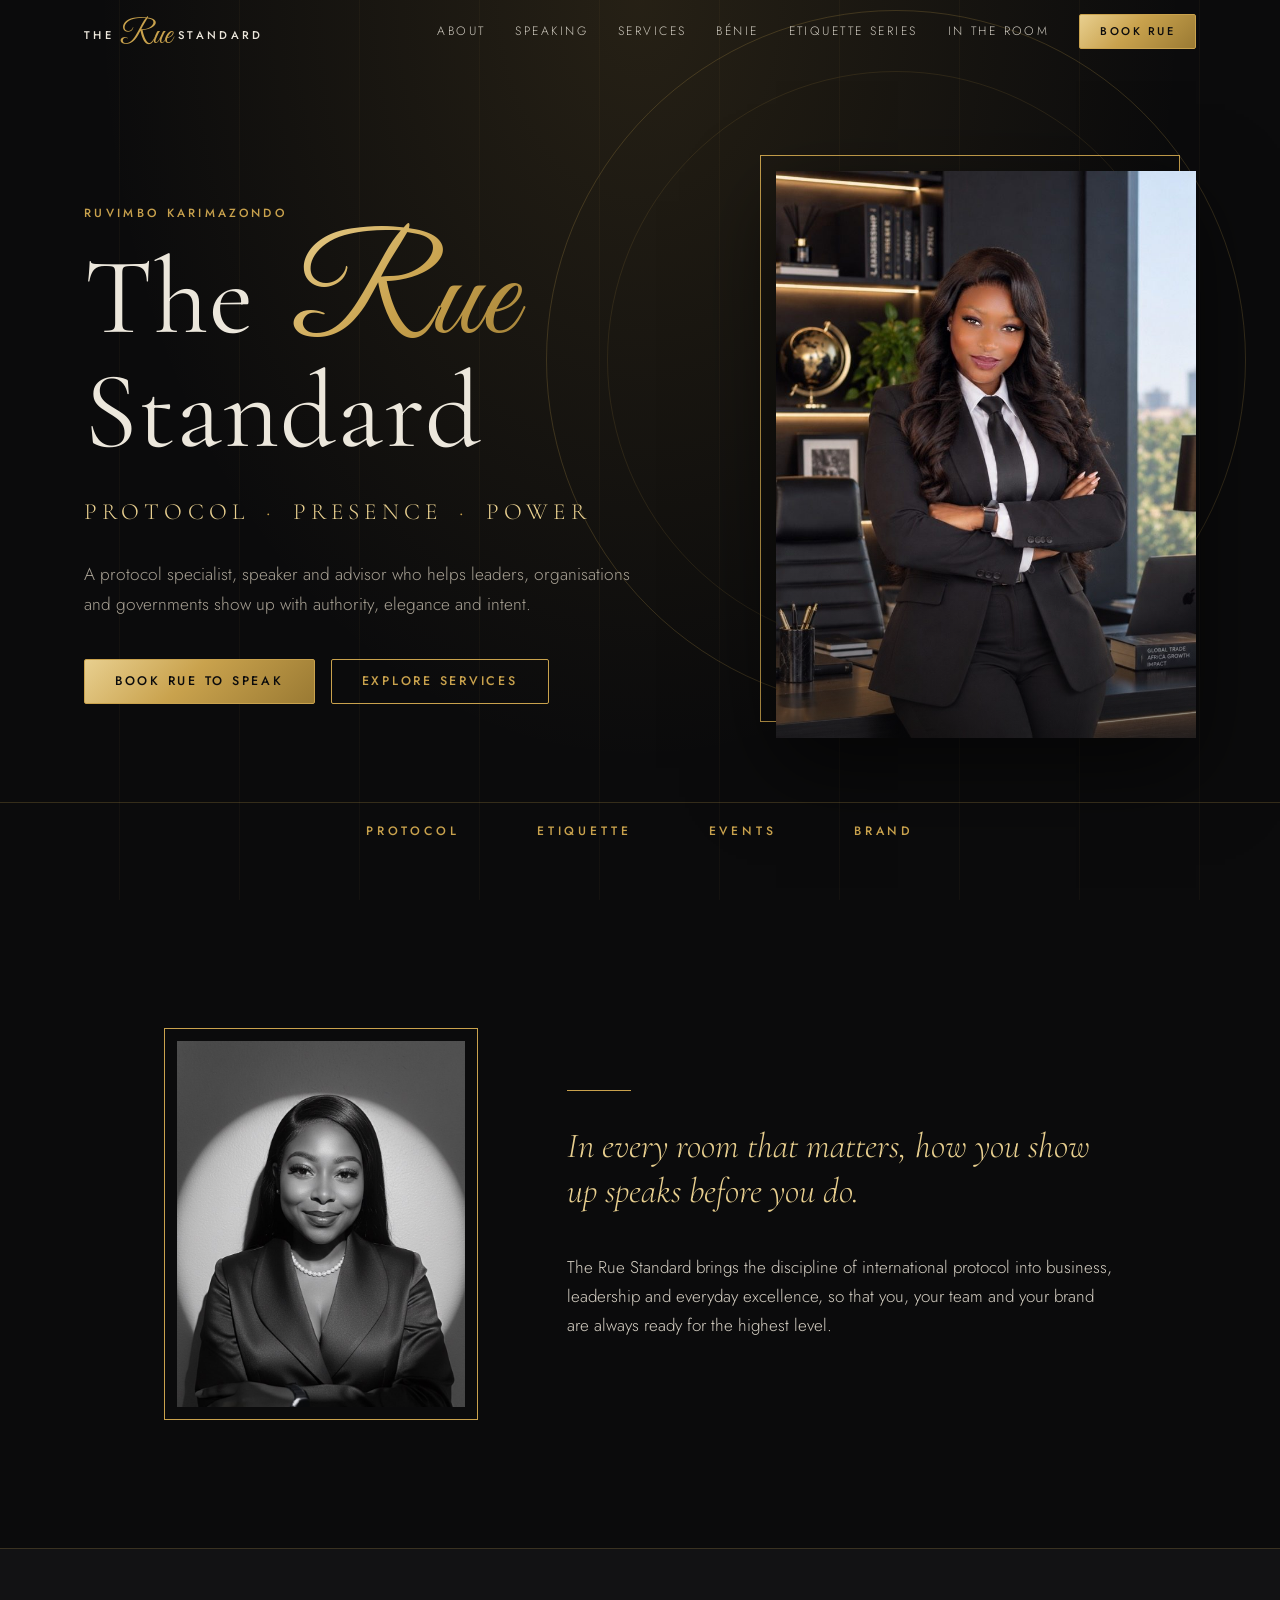
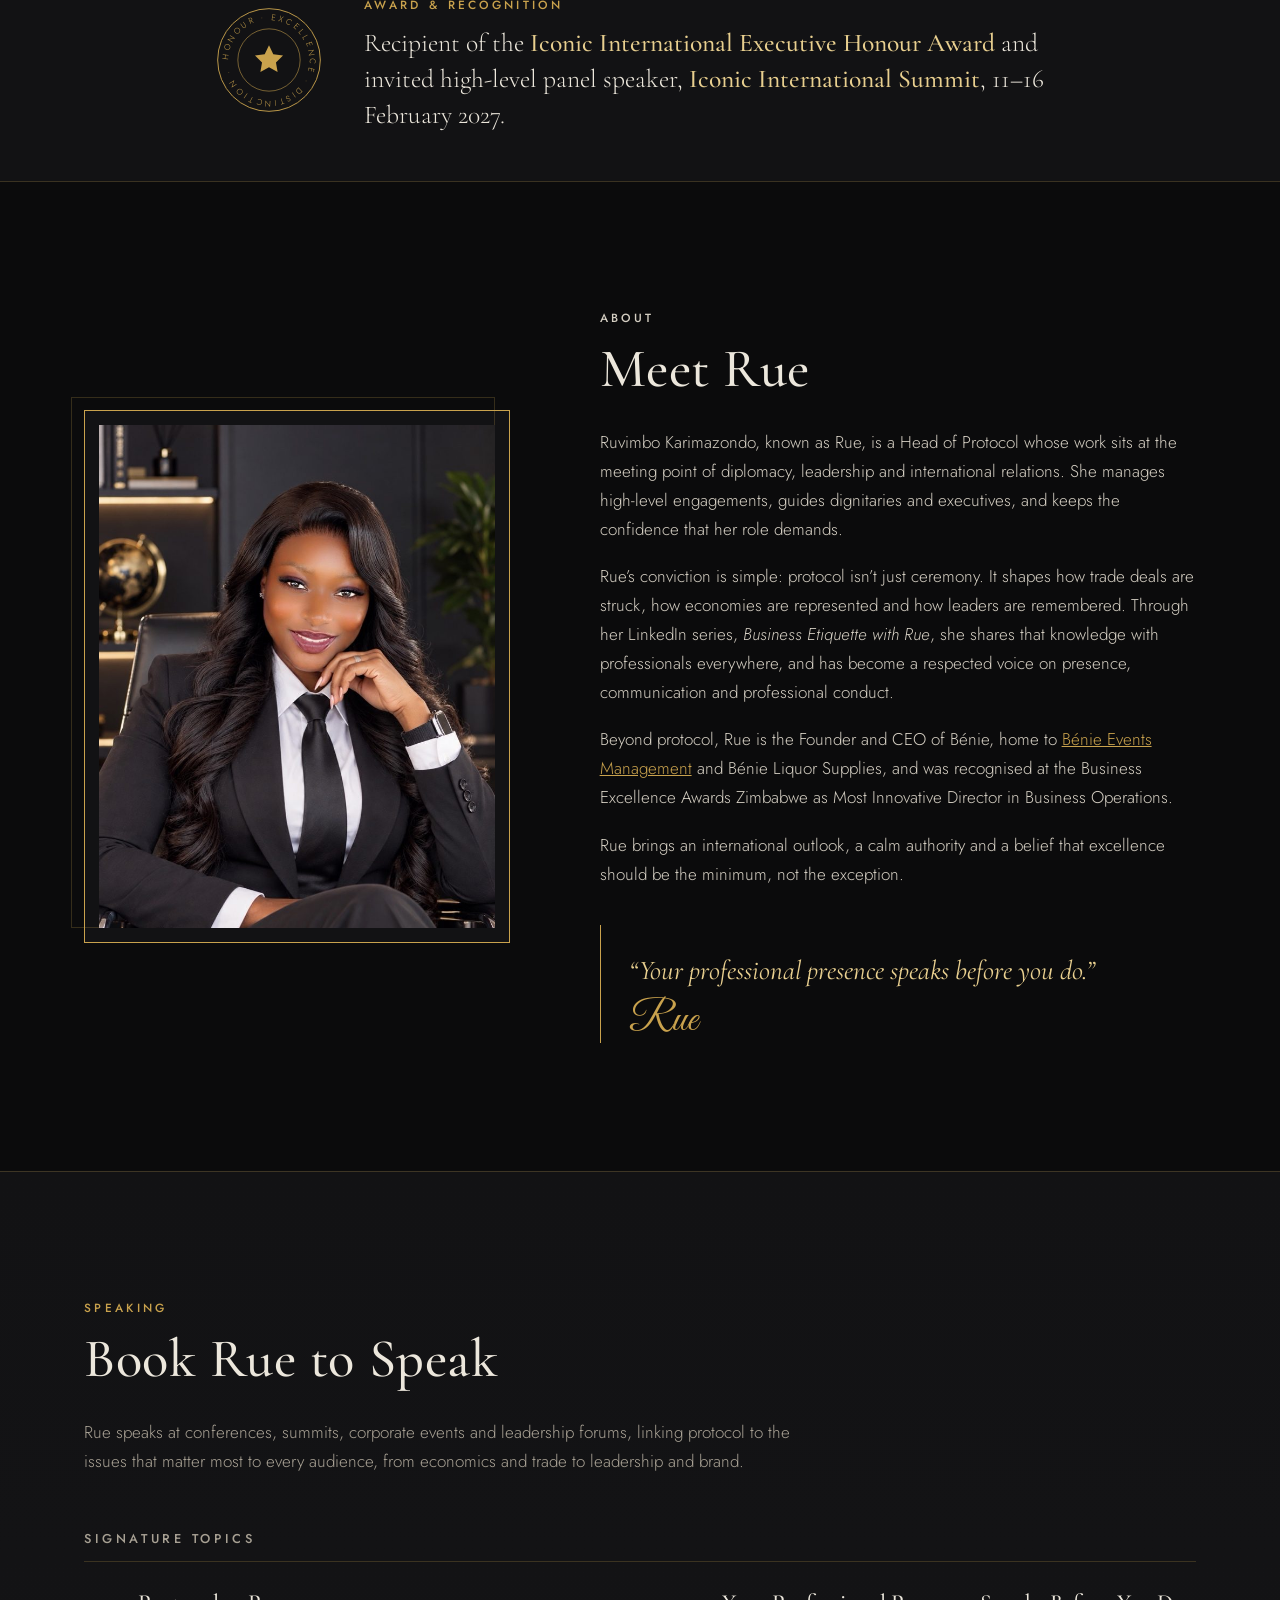
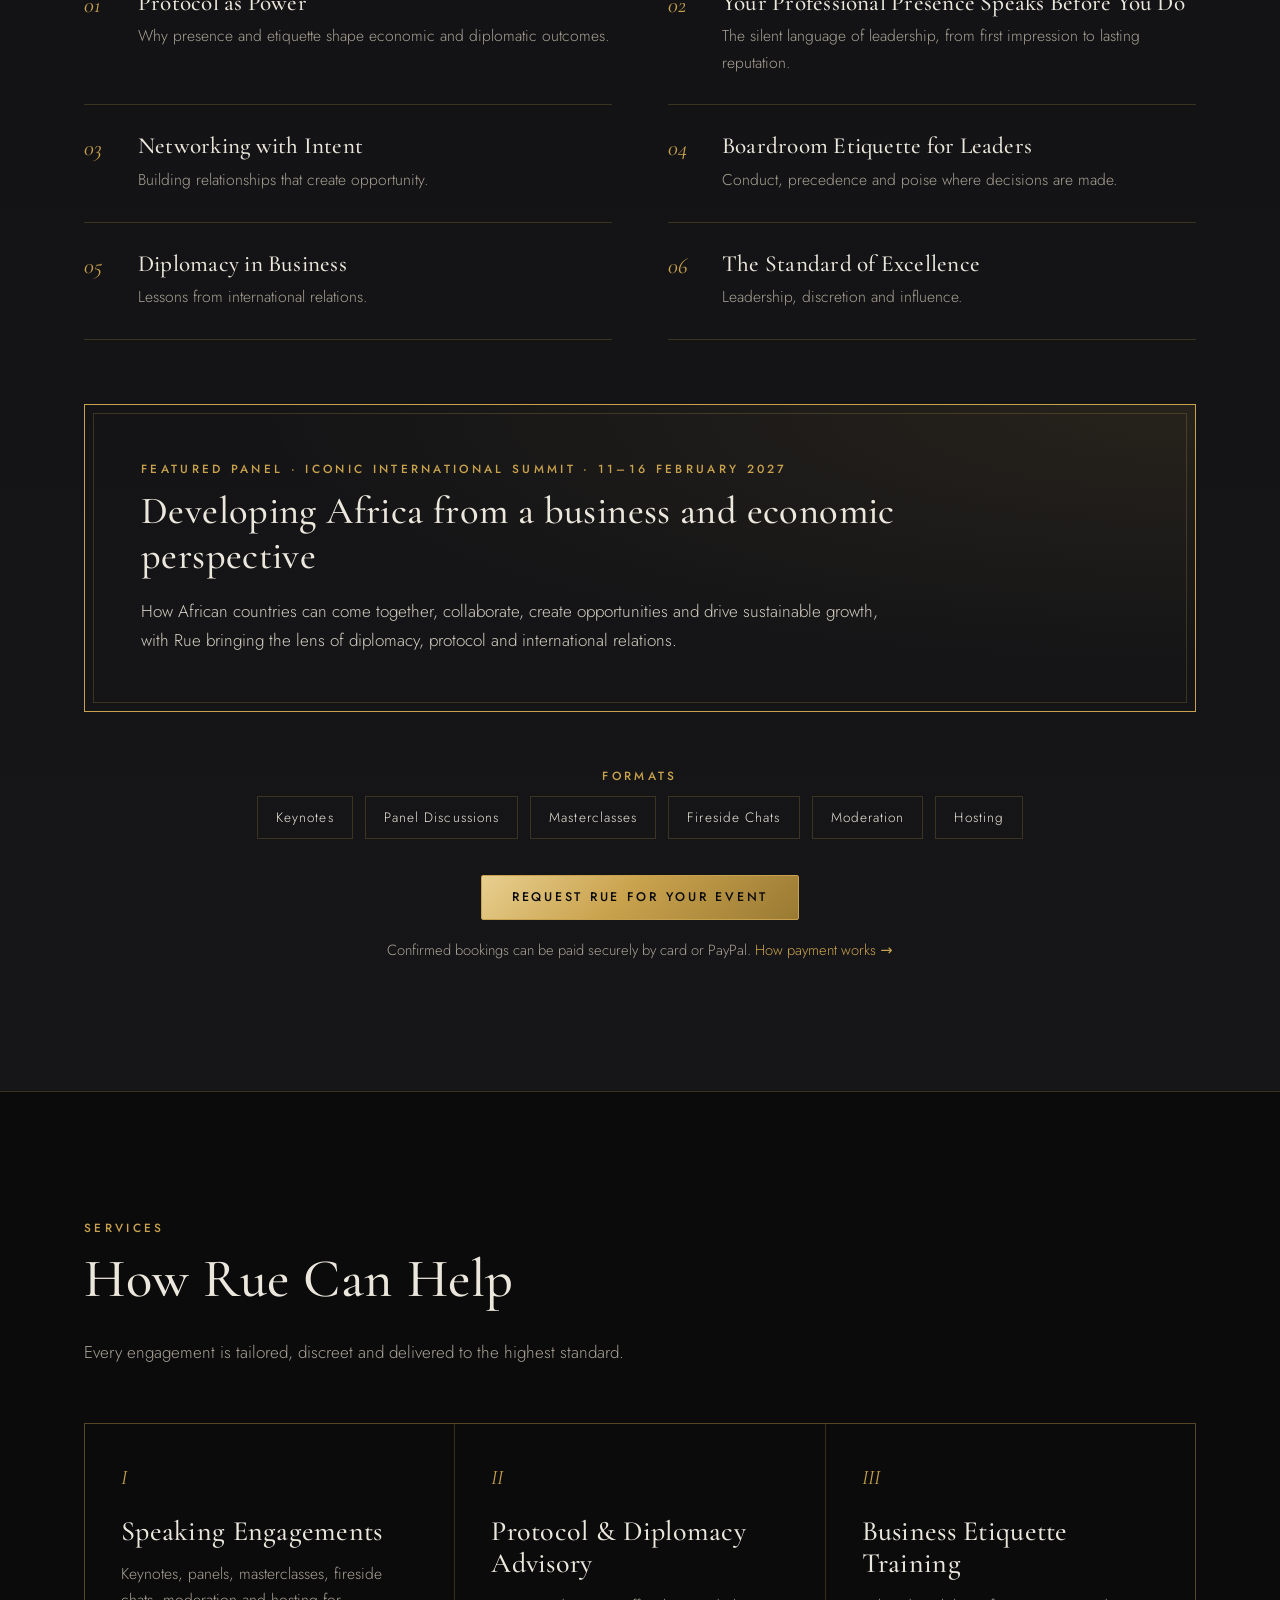
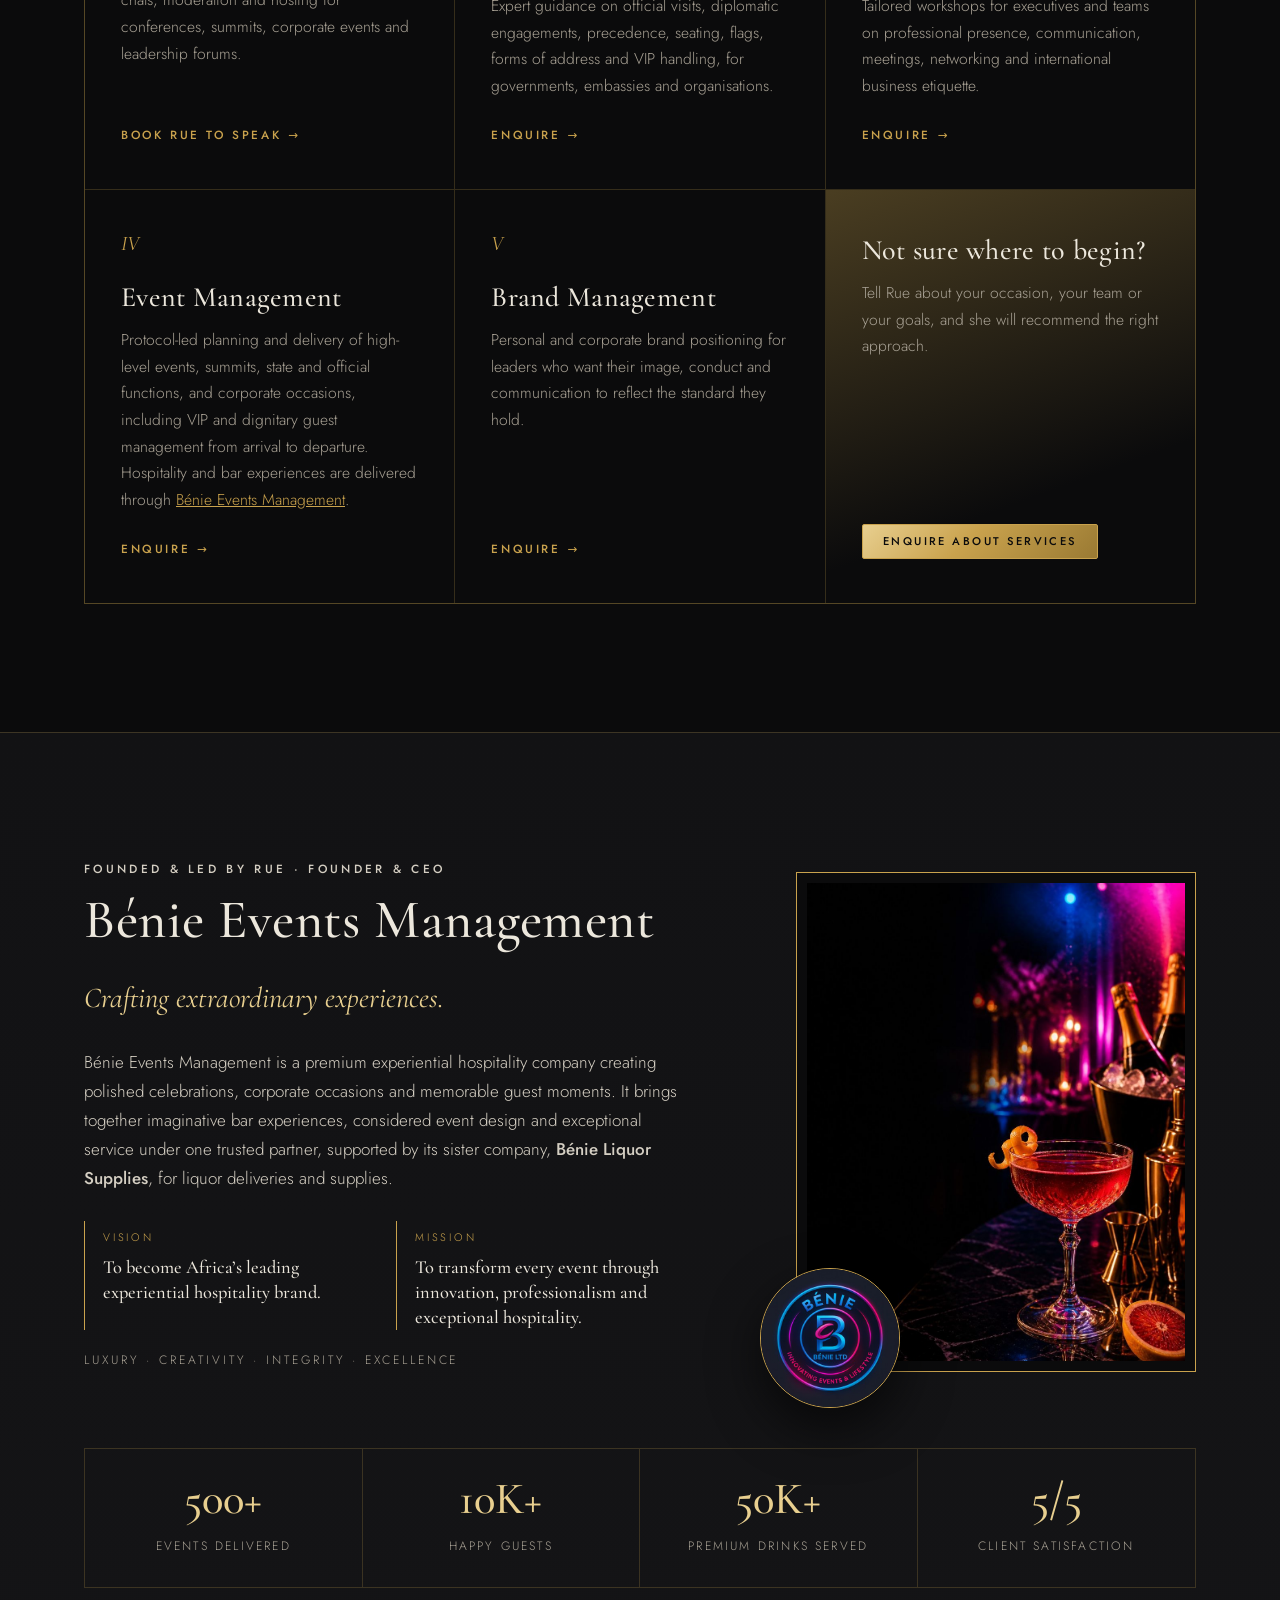
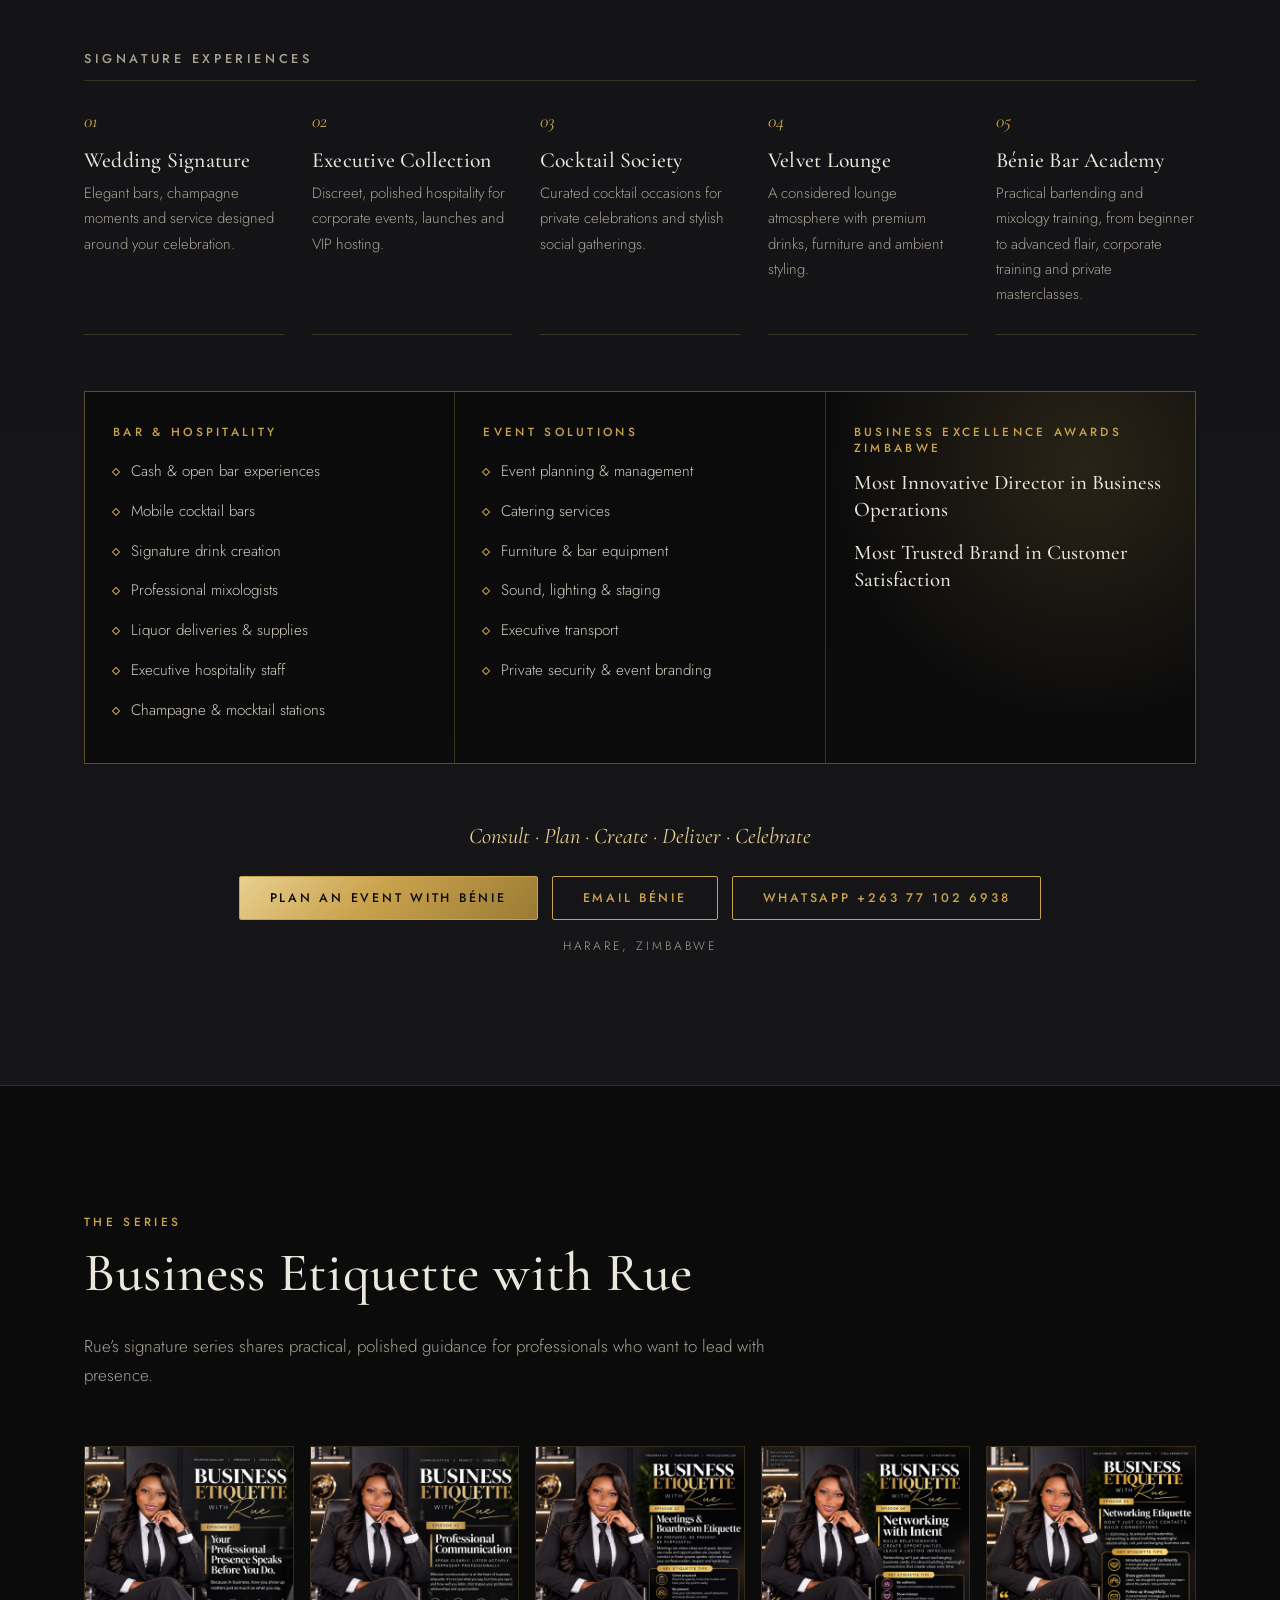
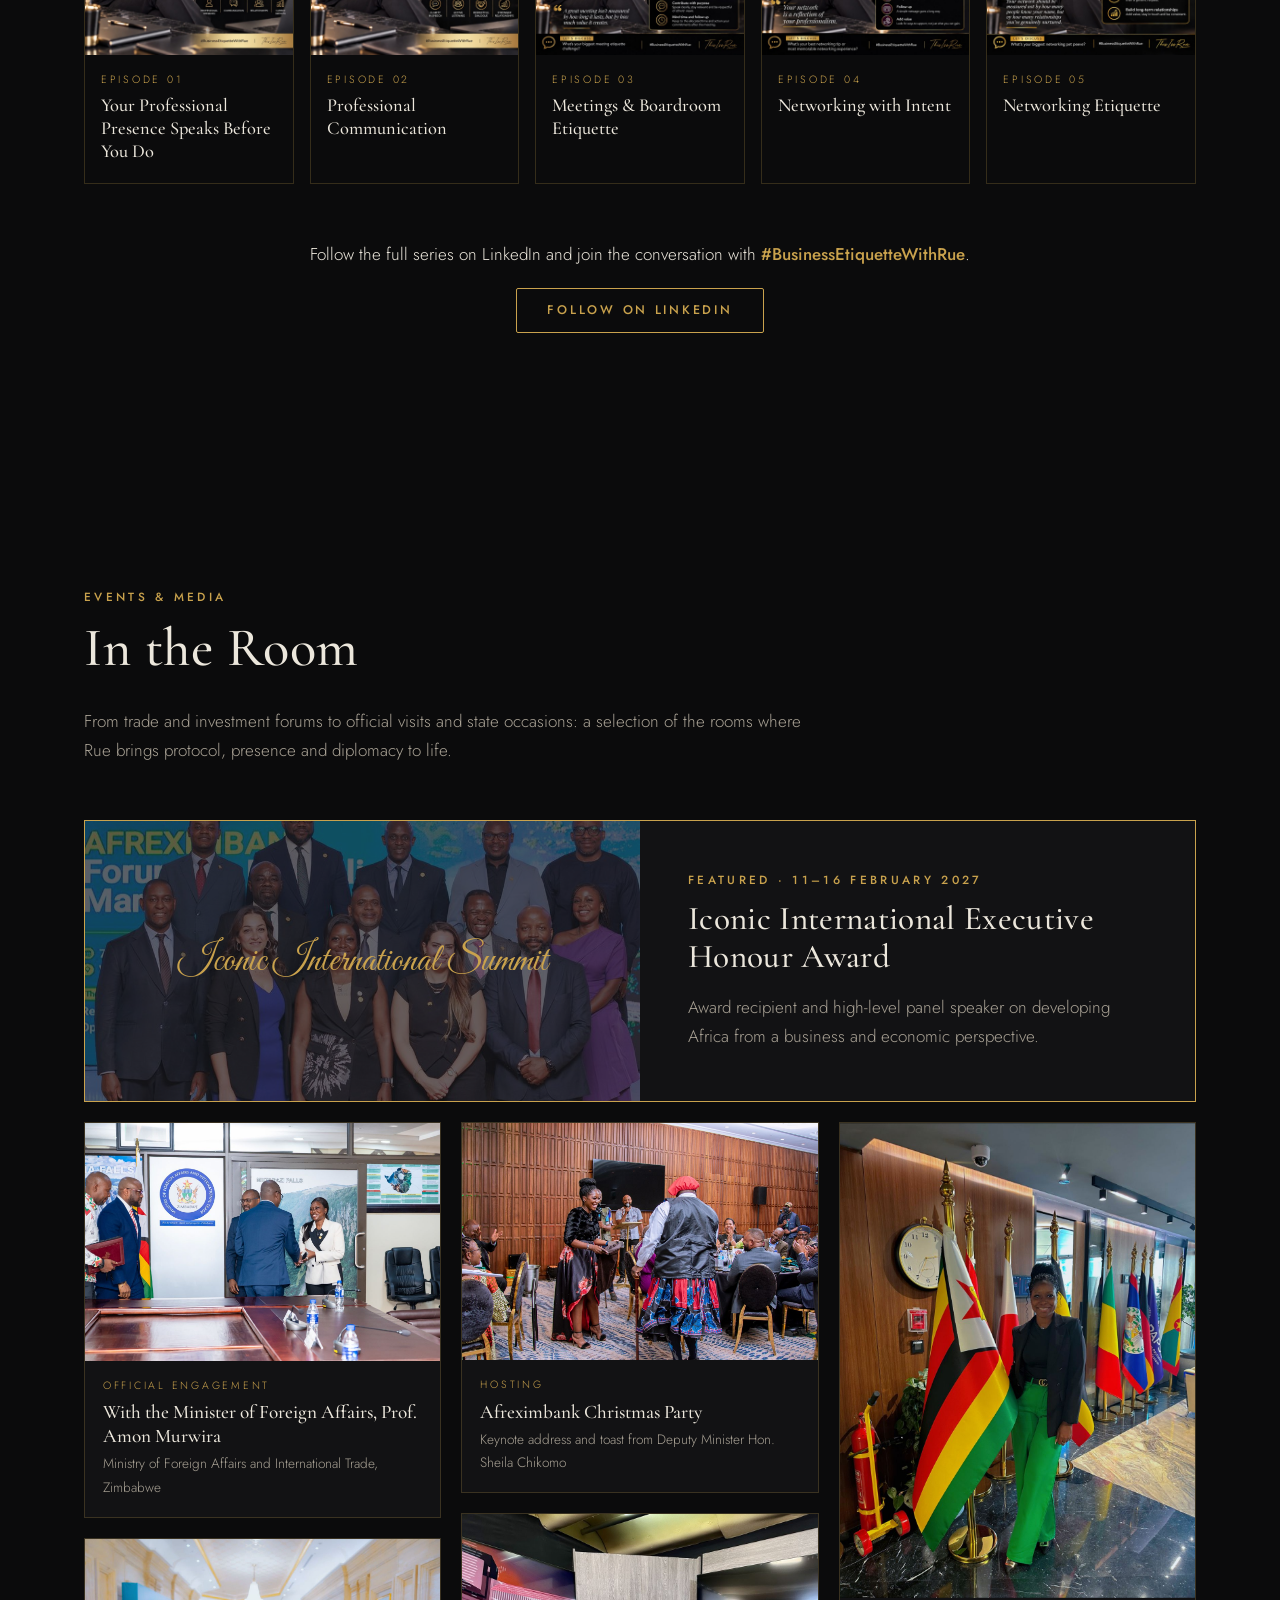
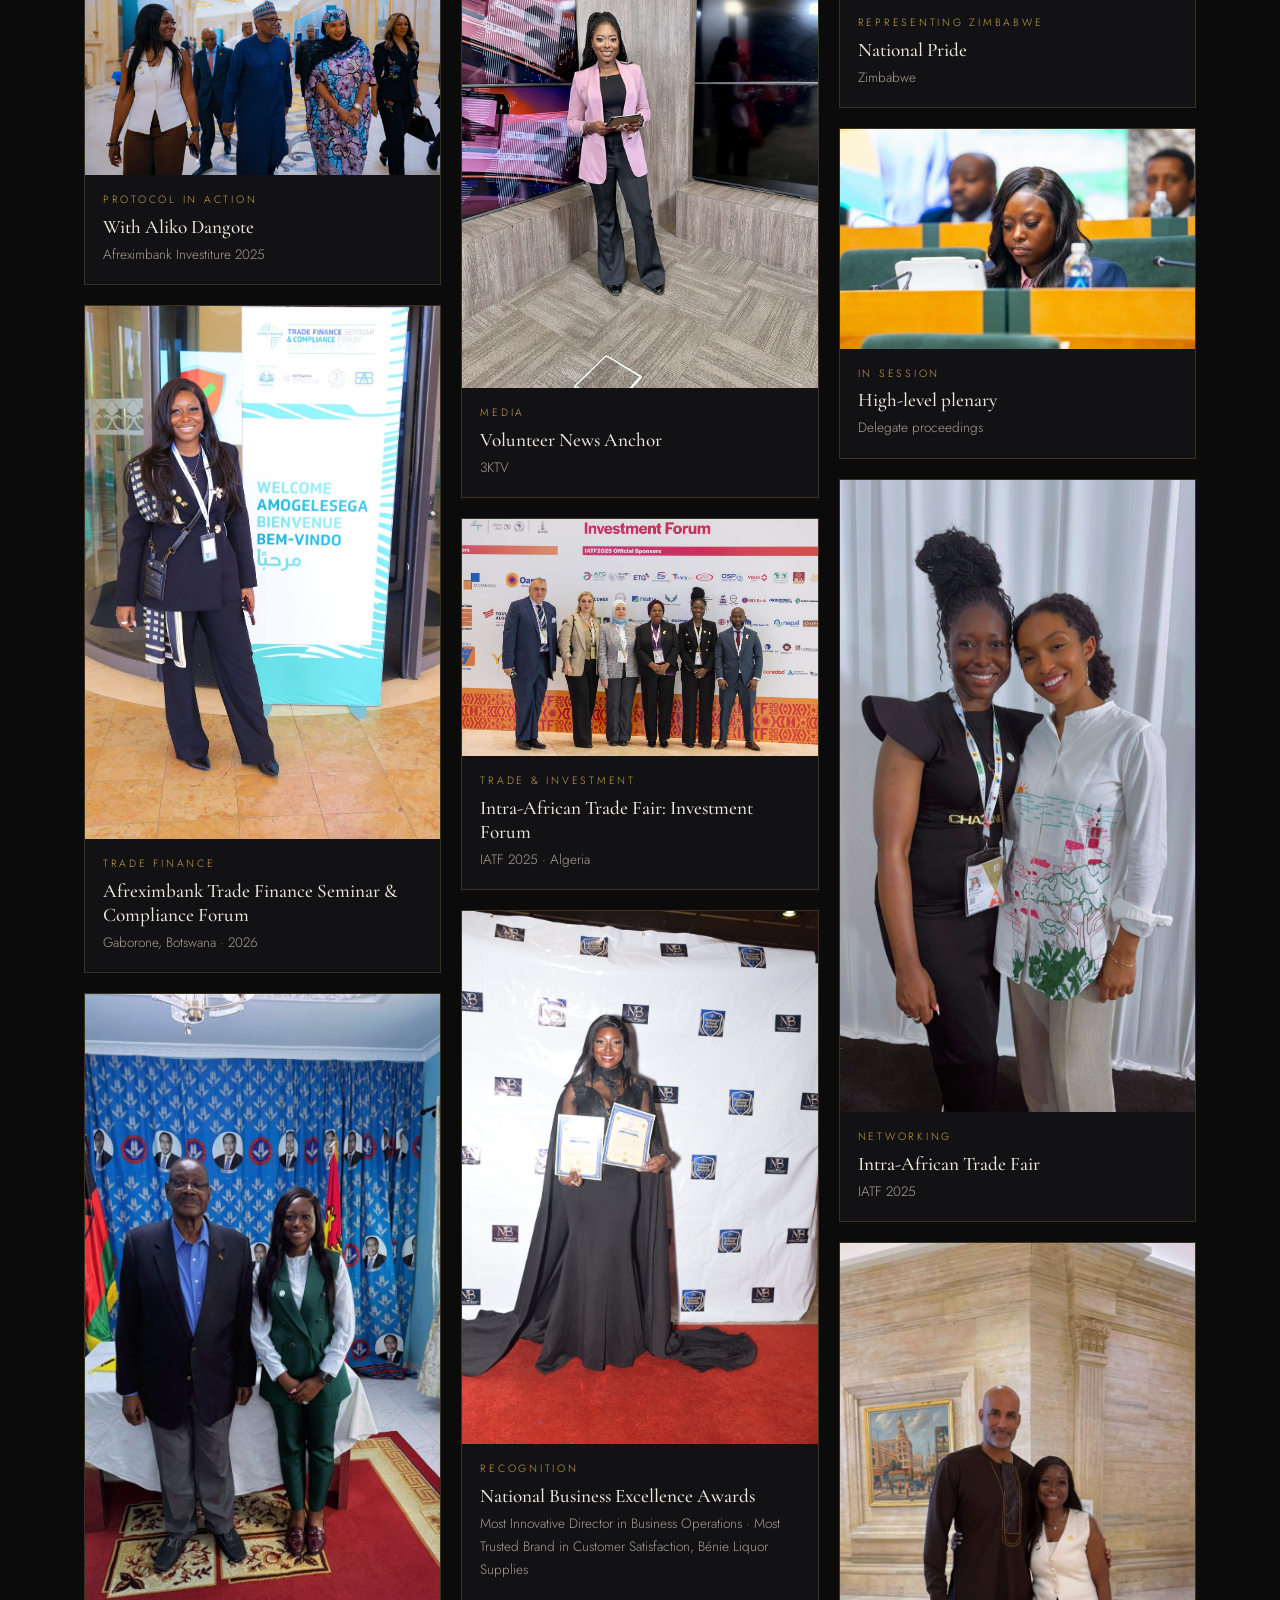
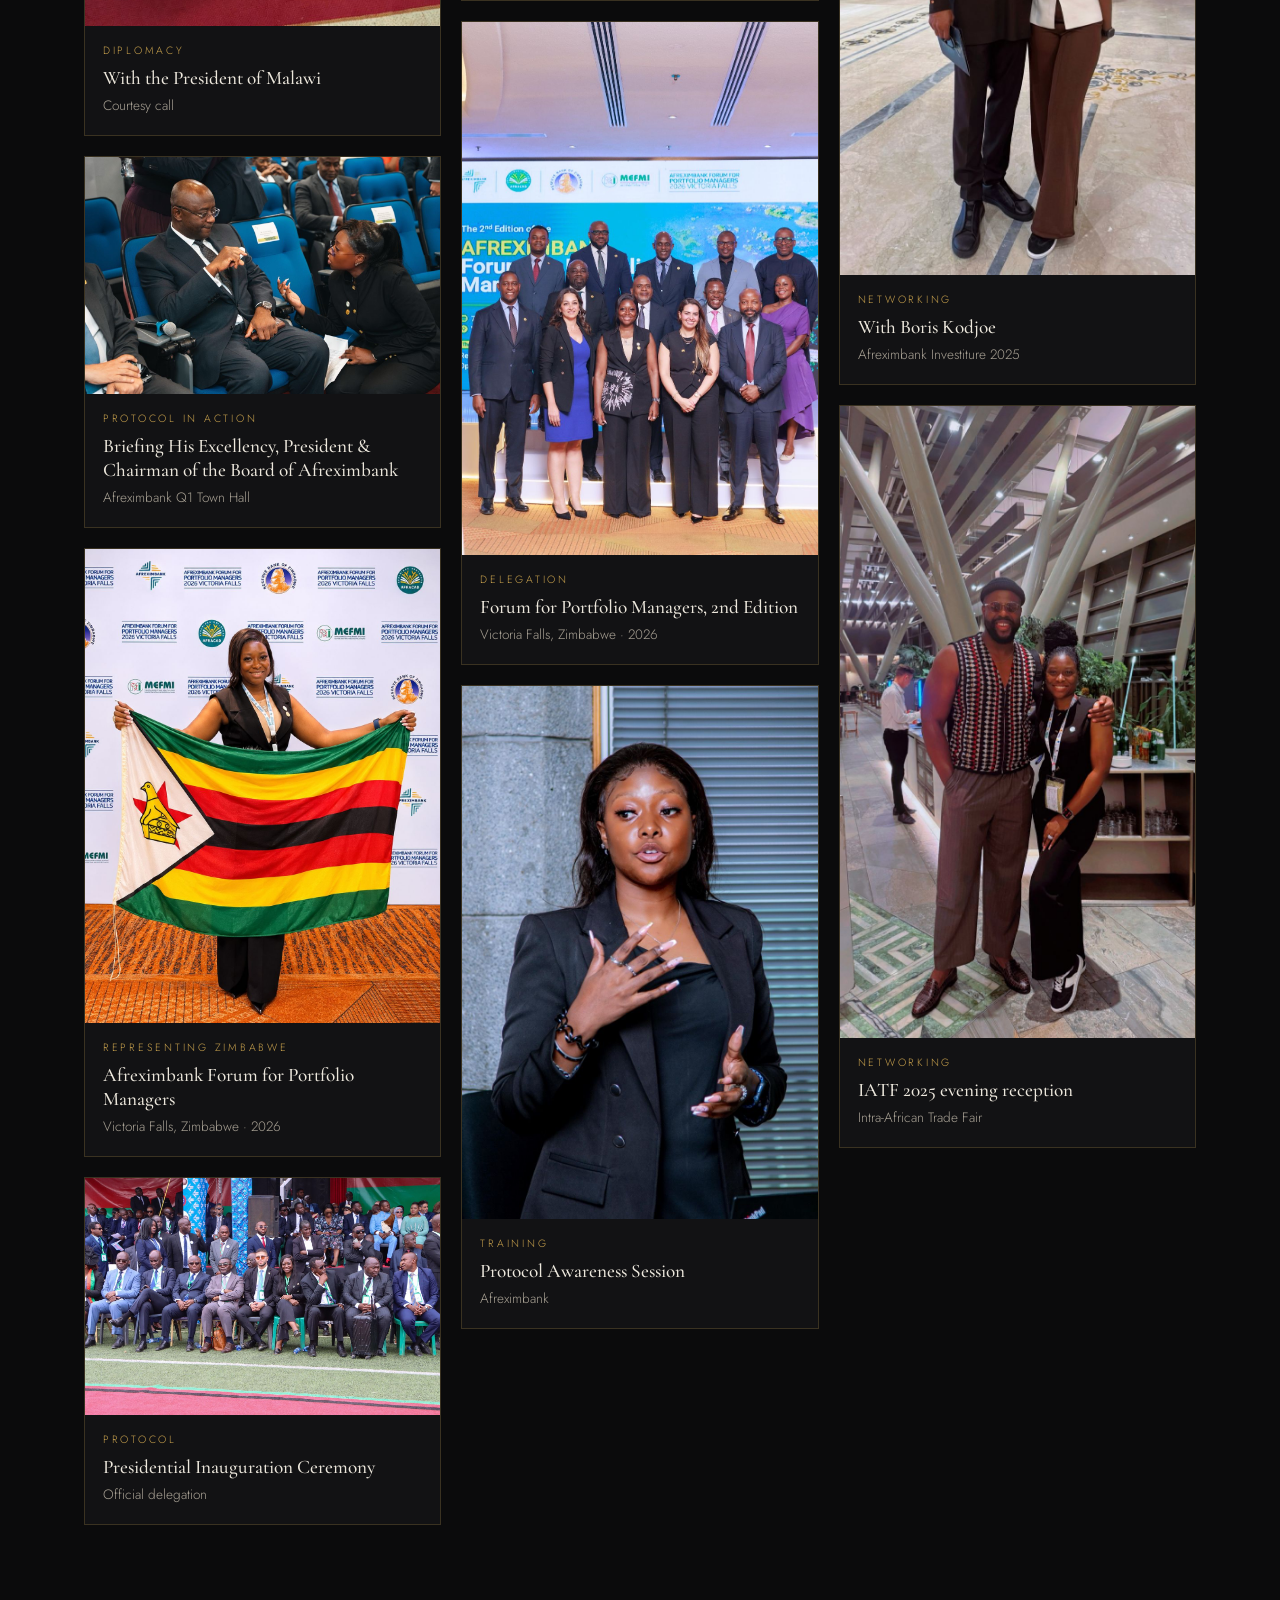
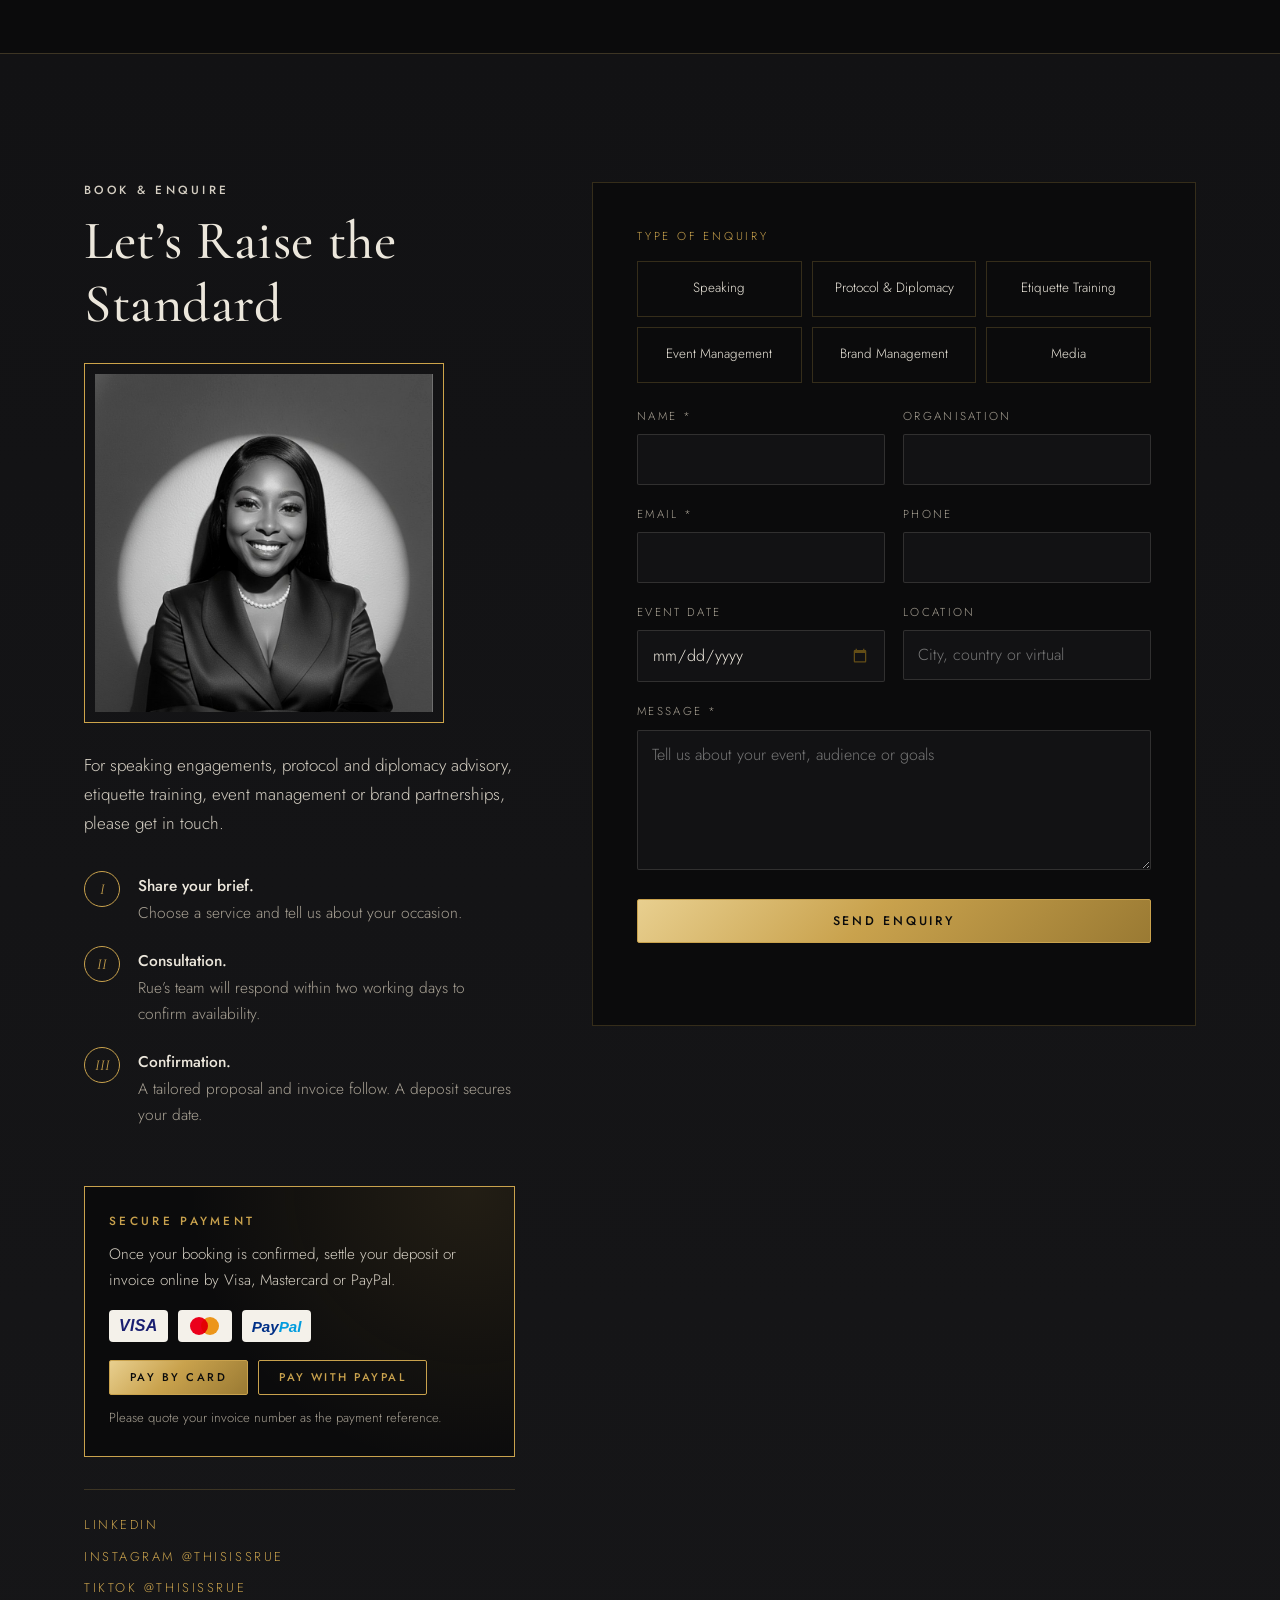
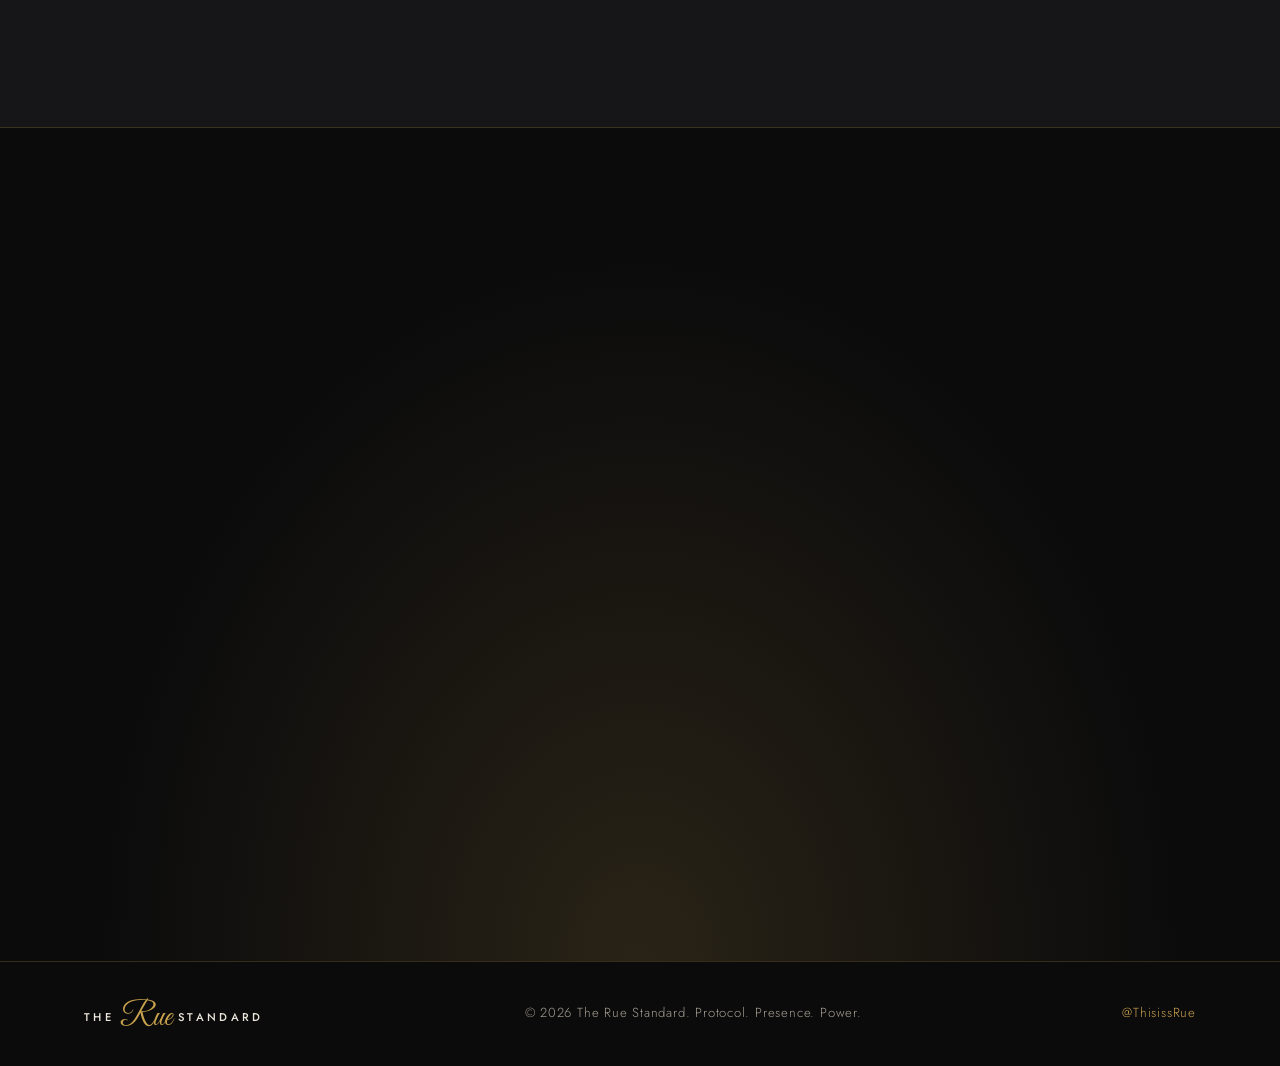
==== index.html @ 88fe3e6f "Put laughing portrait in Ready to raise your standard section Co-Authored-By: Claude Opus 5.5 <norep" ====
<!doctype html>
<html lang="en" class="no-js">
<head>
  <meta charset="utf-8">
  <meta name="viewport" content="width=device-width, initial-scale=1">
  <title>The Rue Standard | Protocol. Presence. Power.</title>
  <meta name="description" content="Ruvimbo Karimazondo (Rue) — protocol specialist, speaker and advisor. Book Rue for speaking engagements, protocol and diplomacy advisory, business etiquette training, event management and brand management.">
  <meta property="og:title" content="The Rue Standard">
  <meta property="og:description" content="Protocol. Presence. Power. Book Rue for speaking, protocol, etiquette, diplomacy, events and brand.">
  <meta name="theme-color" content="#0b0b0c">
  <meta property="og:image" content="assets/rue-standing.jpg">
  <link rel="icon" href="assets/favicon.svg" type="image/svg+xml">
  <link rel="preconnect" href="https://fonts.googleapis.com">
  <link rel="preconnect" href="https://fonts.gstatic.com" crossorigin>
  <link href="https://fonts.googleapis.com/css2?family=Cormorant+Garamond:ital,wght@0,400;0,500;0,600;1,400;1,500&family=Great+Vibes&family=Jost:wght@300;400;500&display=swap" rel="stylesheet">
  <link rel="stylesheet" href="styles.css">
</head>
<body>

  <a class="skip" href="#main">Skip to content</a>

  <header class="nav" id="top">
    <div class="nav__inner">
      <a class="brand" href="#top" aria-label="The Rue Standard, home">
        <span class="brand__the">The</span>
        <span class="brand__rue">Rue</span>
        <span class="brand__std">Standard</span>
      </a>
      <button class="nav__toggle" aria-expanded="false" aria-controls="menu" aria-label="Open menu">
        <span></span><span></span>
      </button>
      <nav id="menu" class="nav__menu" aria-label="Main">
        <a href="#about">About</a>
        <a href="#speaking">Speaking</a>
        <a href="#services">Services</a>
        <a href="#benie">Bénie</a>
        <a href="#etiquette">Etiquette Series</a>
        <a href="#media">In the Room</a>
        <a href="#book" class="btn btn--gold btn--sm">Book Rue</a>
      </nav>
    </div>
  </header>

  <main id="main">

    <!-- HERO -->
    <section class="hero">
      <div class="hero__glow" aria-hidden="true"></div>
      <div class="hero__inner">
        <div class="hero__text">
        <p class="eyebrow">Ruvimbo Karimazondo</p>
        <h1 class="hero__title">The <em>Rue</em> Standard</h1>
        <p class="hero__tag">Protocol <i>·</i> Presence <i>·</i> Power</p>
        <p class="hero__intro">A protocol specialist, speaker and advisor who helps leaders, organisations and governments show up with authority, elegance and intent.</p>
        <div class="hero__cta">
          <a href="#book" class="btn btn--gold" data-service="speaking">Book Rue to Speak</a>
          <a href="#services" class="btn btn--ghost">Explore Services</a>
        </div>
        </div>
        <figure class="hero__photo">
          <img src="assets/rue-standing.jpg" alt="Ruvimbo Karimazondo in a black suit, standing in her office" width="734" height="1306" fetchpriority="high">
        </figure>
      </div>
      <ul class="pillars" aria-label="Pillars">
        <li>Protocol</li><li>Etiquette</li><li>Events</li><li>Brand</li>
      </ul>
    </section>

    <!-- WELCOME -->
    <section class="welcome section">
      <div class="container welcome__grid reveal">
        <img class="welcome__photo" src="assets/rue-portrait-bw.jpg" alt="Black and white portrait of Rue in a satin blazer and pearls" width="800" height="1400" loading="lazy">
        <div>
          <span class="rule rule--left" aria-hidden="true"></span>
          <p class="lead">In every room that matters, how you show up speaks before you do.</p>
          <p>The Rue Standard brings the discipline of international protocol into business, leadership and everyday excellence, so that you, your team and your brand are always ready for the highest level.</p>
        </div>
      </div>
    </section>

    <!-- AWARD -->
    <section class="award">
      <div class="container award__inner reveal">
        <div class="award__seal" aria-hidden="true">
          <svg viewBox="0 0 120 120"><defs><path id="c" d="M60 60 m-44 0 a44 44 0 1 1 88 0 a44 44 0 1 1 -88 0"/></defs>
            <circle cx="60" cy="60" r="56" fill="none" stroke="currentColor" stroke-width="1"/>
            <circle cx="60" cy="60" r="34" fill="none" stroke="currentColor" stroke-width=".6"/>
            <text font-size="9" letter-spacing="3.2" fill="currentColor"><textPath href="#c">HONOUR · EXCELLENCE · DISTINCTION ·</textPath></text>
            <path d="M60 44l4.7 9.6 10.6 1.5-7.7 7.5 1.8 10.5L60 68l-9.4 5.1 1.8-10.5-7.7-7.5 10.6-1.5z" fill="currentColor"/>
          </svg>
        </div>
        <div>
          <p class="eyebrow">Award &amp; Recognition</p>
          <p class="award__text">Recipient of the <strong>Iconic International Executive Honour Award</strong> and invited high-level panel speaker, <strong>Iconic International Summit</strong>, 11–16 February 2027.</p>
        </div>
      </div>
    </section>

    <!-- ABOUT -->
    <section class="section" id="about">
      <div class="container about">
        <figure class="portrait reveal">
          <div class="portrait__frame">
            <img src="assets/rue-seated.jpg" alt="Ruvimbo Karimazondo seated at her desk" width="734" height="1306" loading="lazy">
            <span class="portrait__mono" aria-hidden="true">Rue</span>
          </div>
        </figure>
        <div class="about__copy reveal">
          <p class="eyebrow">About</p>
          <h2>Meet Rue</h2>
          <p>Ruvimbo Karimazondo, known as Rue, is a Head of Protocol whose work sits at the meeting point of diplomacy, leadership and international relations. She manages high-level engagements, guides dignitaries and executives, and keeps the confidence that her role demands.</p>
          <p>Rue’s conviction is simple: protocol isn’t just ceremony. It shapes how trade deals are struck, how economies are represented and how leaders are remembered. Through her LinkedIn series, <em>Business Etiquette with Rue</em>, she shares that knowledge with professionals everywhere, and has become a respected voice on presence, communication and professional conduct.</p>
          <p>Beyond protocol, Rue is the Founder and CEO of Bénie, home to <a href="#benie" class="gold">Bénie Events Management</a> and Bénie Liquor Supplies, and was recognised at the Business Excellence Awards Zimbabwe as Most Innovative Director in Business Operations.</p>
          <p>Rue brings an international outlook, a calm authority and a belief that excellence should be the minimum, not the exception.</p>
          <blockquote class="quote">“Your professional presence speaks before you do.”<span class="signature">Rue</span></blockquote>
        </div>
      </div>
    </section>

    <!-- SPEAKING -->
    <section class="section section--panel" id="speaking">
      <div class="container">
        <header class="section__head reveal">
          <p class="eyebrow">Speaking</p>
          <h2>Book Rue to Speak</h2>
          <p>Rue speaks at conferences, summits, corporate events and leadership forums, linking protocol to the issues that matter most to every audience, from economics and trade to leadership and brand.</p>
        </header>

        <h3 class="sub reveal">Signature Topics</h3>
        <ol class="topics">
          <li class="reveal"><span>01</span><div><h4>Protocol as Power</h4><p>Why presence and etiquette shape economic and diplomatic outcomes.</p></div></li>
          <li class="reveal"><span>02</span><div><h4>Your Professional Presence Speaks Before You Do</h4><p>The silent language of leadership, from first impression to lasting reputation.</p></div></li>
          <li class="reveal"><span>03</span><div><h4>Networking with Intent</h4><p>Building relationships that create opportunity.</p></div></li>
          <li class="reveal"><span>04</span><div><h4>Boardroom Etiquette for Leaders</h4><p>Conduct, precedence and poise where decisions are made.</p></div></li>
          <li class="reveal"><span>05</span><div><h4>Diplomacy in Business</h4><p>Lessons from international relations.</p></div></li>
          <li class="reveal"><span>06</span><div><h4>The Standard of Excellence</h4><p>Leadership, discretion and influence.</p></div></li>
        </ol>

        <article class="featured reveal">
          <p class="eyebrow">Featured Panel · Iconic International Summit · 11–16 February 2027</p>
          <h3>Developing Africa from a business and economic perspective</h3>
          <p>How African countries can come together, collaborate, create opportunities and drive sustainable growth, with Rue bringing the lens of diplomacy, protocol and international relations.</p>
        </article>

        <div class="formats reveal">
          <p class="eyebrow">Formats</p>
          <ul class="chips">
            <li>Keynotes</li><li>Panel Discussions</li><li>Masterclasses</li><li>Fireside Chats</li><li>Moderation</li><li>Hosting</li>
          </ul>
          <a href="#book" class="btn btn--gold" data-service="speaking">Request Rue for Your Event</a>
          <p class="formats__pay">Confirmed bookings can be paid securely by card or PayPal. <a href="#payments" class="gold">How payment works →</a></p>
        </div>
      </div>
    </section>

    <!-- SERVICES -->
    <section class="section" id="services">
      <div class="container">
        <header class="section__head reveal">
          <p class="eyebrow">Services</p>
          <h2>How Rue Can Help</h2>
          <p>Every engagement is tailored, discreet and delivered to the highest standard.</p>
        </header>

        <div class="cards">
          <article class="card reveal">
            <span class="card__num">I</span>
            <h3>Speaking Engagements</h3>
            <p>Keynotes, panels, masterclasses, fireside chats, moderation and hosting for conferences, summits, corporate events and leadership forums.</p>
            <a href="#book" class="card__link" data-service="speaking">Book Rue to speak <span aria-hidden="true">→</span></a>
          </article>
          <article class="card reveal">
            <span class="card__num">II</span>
            <h3>Protocol &amp; Diplomacy Advisory</h3>
            <p>Expert guidance on official visits, diplomatic engagements, precedence, seating, flags, forms of address and VIP handling, for governments, embassies and organisations.</p>
            <a href="#book" class="card__link" data-service="protocol">Enquire <span aria-hidden="true">→</span></a>
          </article>
          <article class="card reveal">
            <span class="card__num">III</span>
            <h3>Business Etiquette Training</h3>
            <p>Tailored workshops for executives and teams on professional presence, communication, meetings, networking and international business etiquette.</p>
            <a href="#book" class="card__link" data-service="etiquette">Enquire <span aria-hidden="true">→</span></a>
          </article>
          <article class="card reveal">
            <span class="card__num">IV</span>
            <h3>Event Management</h3>
            <p>Protocol-led planning and delivery of high-level events, summits, state and official functions, and corporate occasions, including VIP and dignitary guest management from arrival to departure. Hospitality and bar experiences are delivered through <a href="#benie" class="gold">Bénie Events Management</a>.</p>
            <a href="#book" class="card__link" data-service="events">Enquire <span aria-hidden="true">→</span></a>
          </article>
          <article class="card reveal">
            <span class="card__num">V</span>
            <h3>Brand Management</h3>
            <p>Personal and corporate brand positioning for leaders who want their image, conduct and communication to reflect the standard they hold.</p>
            <a href="#book" class="card__link" data-service="brand">Enquire <span aria-hidden="true">→</span></a>
          </article>
          <article class="card card--cta reveal">
            <h3>Not sure where to begin?</h3>
            <p>Tell Rue about your occasion, your team or your goals, and she will recommend the right approach.</p>
            <a href="#book" class="btn btn--gold btn--sm">Enquire About Services</a>
          </article>
        </div>
      </div>
    </section>

    <!-- BÉNIE -->
    <section class="section section--panel benie" id="benie">
      <div class="container">
        <div class="benie__intro">
          <div class="reveal">
            <p class="eyebrow">Founded &amp; led by Rue · Founder &amp; CEO</p>
            <h2>Bénie Events Management</h2>
            <p class="benie__tagline">Crafting extraordinary experiences.</p>
            <p>Bénie Events Management is a premium experiential hospitality company creating polished celebrations, corporate occasions and memorable guest moments. It brings together imaginative bar experiences, considered event design and exceptional service under one trusted partner, supported by its sister company, <strong>Bénie Liquor Supplies</strong>, for liquor deliveries and supplies.</p>
            <div class="benie__vm">
              <div><span>Vision</span><p>To become Africa’s leading experiential hospitality brand.</p></div>
              <div><span>Mission</span><p>To transform every event through innovation, professionalism and exceptional hospitality.</p></div>
            </div>
            <p class="benie__values">Luxury · Creativity · Integrity · Excellence</p>
          </div>
          <figure class="benie__visual reveal">
            <img src="assets/benie-bar.jpg" alt="A signature Bénie cocktail at a luxury bar" width="933" height="1400" loading="lazy">
            <img class="benie__logo" src="assets/benie-logo.jpg" alt="Bénie Ltd logo: Innovating Events and Lifestyle" width="400" height="400" loading="lazy">
          </figure>
        </div>

        <ul class="benie__stats reveal" aria-label="Bénie in numbers">
          <li><strong>500+</strong><span>events delivered</span></li>
          <li><strong>10K+</strong><span>happy guests</span></li>
          <li><strong>50K+</strong><span>premium drinks served</span></li>
          <li><strong>5/5</strong><span>client satisfaction</span></li>
        </ul>

        <h3 class="sub reveal">Signature Experiences</h3>
        <div class="benie__exp">
          <div class="reveal"><span>01</span><h4>Wedding Signature</h4><p>Elegant bars, champagne moments and service designed around your celebration.</p></div>
          <div class="reveal"><span>02</span><h4>Executive Collection</h4><p>Discreet, polished hospitality for corporate events, launches and VIP hosting.</p></div>
          <div class="reveal"><span>03</span><h4>Cocktail Society</h4><p>Curated cocktail occasions for private celebrations and stylish social gatherings.</p></div>
          <div class="reveal"><span>04</span><h4>Velvet Lounge</h4><p>A considered lounge atmosphere with premium drinks, furniture and ambient styling.</p></div>
          <div class="reveal"><span>05</span><h4>Bénie Bar Academy</h4><p>Practical bartending and mixology training, from beginner to advanced flair, corporate training and private masterclasses.</p></div>
        </div>

        <div class="benie__services reveal">
          <div>
            <p class="eyebrow">Bar &amp; Hospitality</p>
            <ul>
              <li>Cash &amp; open bar experiences</li><li>Mobile cocktail bars</li><li>Signature drink creation</li>
              <li>Professional mixologists</li><li>Liquor deliveries &amp; supplies</li><li>Executive hospitality staff</li>
              <li>Champagne &amp; mocktail stations</li>
            </ul>
          </div>
          <div>
            <p class="eyebrow">Event Solutions</p>
            <ul>
              <li>Event planning &amp; management</li><li>Catering services</li><li>Furniture &amp; bar equipment</li>
              <li>Sound, lighting &amp; staging</li><li>Executive transport</li><li>Private security &amp; event branding</li>
            </ul>
          </div>
          <div class="benie__award">
            <p class="eyebrow">Business Excellence Awards Zimbabwe</p>
            <p><strong>Most Innovative Director in Business Operations</strong></p>
            <p><strong>Most Trusted Brand in Customer Satisfaction</strong></p>
          </div>
        </div>

        <div class="benie__cta reveal">
          <p class="benie__process">Consult · Plan · Create · Deliver · Celebrate</p>
          <div class="benie__actions">
            <a href="#book" class="btn btn--gold" data-service="events">Plan an Event with Bénie</a>
            <a href="mailto:benieliquorsupplies@gmail.com" class="btn btn--ghost">Email Bénie</a>
            <a href="https://wa.me/263771026938" class="btn btn--ghost" target="_blank" rel="noopener">WhatsApp +263 77 102 6938</a>
          </div>
          <p class="benie__loc">Harare, Zimbabwe</p>
        </div>
      </div>
    </section>

    <!-- ETIQUETTE SERIES -->
    <section class="section" id="etiquette">
      <div class="container">
        <header class="section__head reveal">
          <p class="eyebrow">The Series</p>
          <h2>Business Etiquette with Rue</h2>
          <p>Rue’s signature series shares practical, polished guidance for professionals who want to lead with presence.</p>
        </header>
        <div class="episodes">
          <button type="button" class="episode reveal" data-poster="assets/episode-01.jpg" aria-label="View Episode 01: Your Professional Presence Speaks Before You Do">
            <img src="assets/episode-01.jpg" alt="" width="900" height="900" loading="lazy">
            <span class="episode__meta"><span>Episode 01</span><strong>Your Professional Presence Speaks Before You Do</strong></span>
          </button>
          <button type="button" class="episode reveal" data-poster="assets/episode-02.jpg" aria-label="View Episode 02: Professional Communication">
            <img src="assets/episode-02.jpg" alt="" width="900" height="900" loading="lazy">
            <span class="episode__meta"><span>Episode 02</span><strong>Professional Communication</strong></span>
          </button>
          <button type="button" class="episode reveal" data-poster="assets/episode-03.jpg" aria-label="View Episode 03: Meetings &amp; Boardroom Etiquette">
            <img src="assets/episode-03.jpg" alt="" width="900" height="900" loading="lazy">
            <span class="episode__meta"><span>Episode 03</span><strong>Meetings &amp; Boardroom Etiquette</strong></span>
          </button>
          <button type="button" class="episode reveal" data-poster="assets/episode-04.jpg" aria-label="View Episode 04: Networking with Intent">
            <img src="assets/episode-04.jpg" alt="" width="900" height="900" loading="lazy">
            <span class="episode__meta"><span>Episode 04</span><strong>Networking with Intent</strong></span>
          </button>
          <button type="button" class="episode reveal" data-poster="assets/episode-05.jpg" aria-label="View Episode 05: Networking Etiquette">
            <img src="assets/episode-05.jpg" alt="" width="900" height="900" loading="lazy">
            <span class="episode__meta"><span>Episode 05</span><strong>Networking Etiquette</strong></span>
          </button>
        </div>
        <div class="center reveal">
          <p>Follow the full series on LinkedIn and join the conversation with <strong class="gold">#BusinessEtiquetteWithRue</strong>.</p>
          <a href="https://www.linkedin.com/in/ruvimbo-karimazondo" class="btn btn--ghost" target="_blank" rel="noopener" data-link="linkedin">Follow on LinkedIn</a>
        </div>
      </div>
    </section>

    <!-- MEDIA -->
    <section class="section" id="media">
      <div class="container">
        <header class="section__head reveal">
          <p class="eyebrow">Events &amp; Media</p>
          <h2>In the Room</h2>
          <p>From trade and investment forums to official visits and state occasions: a selection of the rooms where Rue brings protocol, presence and diplomacy to life.</p>
        </header>
        <div class="gallery">
          <article class="moment moment--feature reveal">
            <div class="moment__img"><img src="assets/gallery/victoria-falls-delegates.jpg" alt="" width="933" height="1400" loading="lazy"><span>Iconic International Summit</span></div>
            <div class="moment__body">
              <p class="eyebrow">Featured · 11–16 February 2027</p>
              <h3>Iconic International Executive Honour Award</h3>
              <p>Award recipient and high-level panel speaker on developing Africa from a business and economic perspective.</p>
            </div>
          </article>
        </div>
        <div class="shots">
          <figure class="shot reveal">
            <button type="button" class="shot__btn" data-full="assets/gallery/foreign-affairs.jpg" aria-label="View photo: With the Minister of Foreign Affairs, Prof. Amon Murwira">
              <img src="assets/gallery/foreign-affairs.jpg" alt="Rue: With the Minister of Foreign Affairs, Prof. Amon Murwira, Ministry of Foreign Affairs and International Trade, Zimbabwe" width="1400" height="934" loading="lazy">
            </button>
            <figcaption><span>Official Engagement</span><strong>With the Minister of Foreign Affairs, Prof. Amon Murwira</strong><em>Ministry of Foreign Affairs and International Trade, Zimbabwe</em></figcaption>
          </figure>
          <figure class="shot reveal">
            <button type="button" class="shot__btn" data-full="assets/gallery/investiture-dangote.jpg" aria-label="View photo: With Aliko Dangote, Afreximbank Investiture 2025">
              <img src="assets/gallery/investiture-dangote.jpg" alt="Rue walking with Aliko Dangote at the Afreximbank Investiture 2025" width="1242" height="826" loading="lazy">
            </button>
            <figcaption><span>Protocol in Action</span><strong>With Aliko Dangote</strong><em>Afreximbank Investiture 2025</em></figcaption>
          </figure>
          <figure class="shot reveal">
            <button type="button" class="shot__btn" data-full="assets/gallery/gaborone-forum.jpg" aria-label="View photo: Afreximbank Trade Finance Seminar and Compliance Forum">
              <img src="assets/gallery/gaborone-forum.jpg" alt="Rue: Afreximbank Trade Finance Seminar and Compliance Forum, Gaborone, Botswana · 2026" width="933" height="1400" loading="lazy">
            </button>
            <figcaption><span>Trade Finance</span><strong>Afreximbank Trade Finance Seminar &amp; Compliance Forum</strong><em>Gaborone, Botswana · 2026</em></figcaption>
          </figure>
          <figure class="shot reveal">
            <button type="button" class="shot__btn" data-full="assets/gallery/courtesy-call.jpg" aria-label="View photo: With the President of Malawi">
              <img src="assets/gallery/courtesy-call.jpg" alt="Rue: With the President of Malawi, Courtesy call" width="787" height="1400" loading="lazy">
            </button>
            <figcaption><span>Diplomacy</span><strong>With the President of Malawi</strong><em>Courtesy call</em></figcaption>
          </figure>
          <figure class="shot reveal">
            <button type="button" class="shot__btn" data-full="assets/gallery/delegate-briefing.jpg" aria-label="View photo: Briefing His Excellency, President and Chairman of the Board of Afreximbank">
              <img src="assets/gallery/delegate-briefing.jpg" alt="Rue: Briefing His Excellency, President and Chairman of the Board of Afreximbank, Afreximbank Q1 Town Hall" width="1200" height="800" loading="lazy">
            </button>
            <figcaption><span>Protocol in Action</span><strong>Briefing His Excellency, President &amp; Chairman of the Board of Afreximbank</strong><em>Afreximbank Q1 Town Hall</em></figcaption>
          </figure>
          <figure class="shot reveal">
            <button type="button" class="shot__btn" data-full="assets/gallery/victoria-falls-flag.jpg" aria-label="View photo: Afreximbank Forum for Portfolio Managers">
              <img src="assets/gallery/victoria-falls-flag.jpg" alt="Rue: Afreximbank Forum for Portfolio Managers, Victoria Falls, Zimbabwe · 2026" width="1050" height="1400" loading="lazy">
            </button>
            <figcaption><span>Representing Zimbabwe</span><strong>Afreximbank Forum for Portfolio Managers</strong><em>Victoria Falls, Zimbabwe · 2026</em></figcaption>
          </figure>
          <figure class="shot reveal">
            <button type="button" class="shot__btn" data-full="assets/gallery/state-ceremony.jpg" aria-label="View photo: Presidential Inauguration Ceremony">
              <img src="assets/gallery/state-ceremony.jpg" alt="Rue: Presidential Inauguration Ceremony, Official delegation" width="1400" height="933" loading="lazy">
            </button>
            <figcaption><span>Protocol</span><strong>Presidential Inauguration Ceremony</strong><em>Official delegation</em></figcaption>
          </figure>
          <figure class="shot reveal">
            <button type="button" class="shot__btn" data-full="assets/gallery/afreximbank-christmas.jpg" aria-label="View photo: Afreximbank Christmas Party">
              <img src="assets/gallery/afreximbank-christmas.jpg" alt="Rue: Afreximbank Christmas Party, Keynote address and toast from Deputy Minister Hon. Sheila Chikomo" width="1400" height="933" loading="lazy">
            </button>
            <figcaption><span>Hosting</span><strong>Afreximbank Christmas Party</strong><em>Keynote address and toast from Deputy Minister Hon. Sheila Chikomo</em></figcaption>
          </figure>
          <figure class="shot reveal">
            <button type="button" class="shot__btn" data-full="assets/gallery/tv-studio.jpg" aria-label="View photo: Volunteer news anchor, 3KTV">
              <img src="assets/gallery/tv-studio.jpg" alt="Rue in the 3KTV studio as volunteer news anchor" width="1050" height="1400" loading="lazy">
            </button>
            <figcaption><span>Media</span><strong>Volunteer News Anchor</strong><em>3KTV</em></figcaption>
          </figure>
          <figure class="shot reveal">
            <button type="button" class="shot__btn" data-full="assets/gallery/iatf-2025.jpg" aria-label="View photo: Intra-African Trade Fair: Investment Forum">
              <img src="assets/gallery/iatf-2025.jpg" alt="Rue: Intra-African Trade Fair: Investment Forum, IATF 2025 · Algeria" width="1400" height="933" loading="lazy">
            </button>
            <figcaption><span>Trade &amp; Investment</span><strong>Intra-African Trade Fair: Investment Forum</strong><em>IATF 2025 · Algeria</em></figcaption>
          </figure>
          <figure class="shot reveal">
            <button type="button" class="shot__btn" data-full="assets/gallery/business-excellence-awards.jpg" aria-label="View photo: National Business Excellence Awards">
              <img src="assets/gallery/business-excellence-awards.jpg" alt="Rue holding her Most Innovative Director in Business Operations and Most Trusted Brand in Customer Satisfaction certificates at the National Business Excellence Awards" width="933" height="1400" loading="lazy">
            </button>
            <figcaption><span>Recognition</span><strong>National Business Excellence Awards</strong><em>Most Innovative Director in Business Operations · Most Trusted Brand in Customer Satisfaction, Bénie Liquor Supplies</em></figcaption>
          </figure>
          <figure class="shot reveal">
            <button type="button" class="shot__btn" data-full="assets/gallery/victoria-falls-delegates.jpg" aria-label="View photo: Forum for Portfolio Managers, 2nd Edition">
              <img src="assets/gallery/victoria-falls-delegates.jpg" alt="Rue: Forum for Portfolio Managers, 2nd Edition, Victoria Falls, Zimbabwe · 2026" width="933" height="1400" loading="lazy">
            </button>
            <figcaption><span>Delegation</span><strong>Forum for Portfolio Managers, 2nd Edition</strong><em>Victoria Falls, Zimbabwe · 2026</em></figcaption>
          </figure>
          <figure class="shot reveal">
            <button type="button" class="shot__btn" data-full="assets/gallery/leading-session.jpg" aria-label="View photo: Protocol awareness session, Afreximbank">
              <img src="assets/gallery/leading-session.jpg" alt="Rue leading a protocol awareness session at Afreximbank" width="800" height="1200" loading="lazy">
            </button>
            <figcaption><span>Training</span><strong>Protocol Awareness Session</strong><em>Afreximbank</em></figcaption>
          </figure>
          <figure class="shot reveal">
            <button type="button" class="shot__btn" data-full="assets/gallery/flags-zimbabwe.jpg" aria-label="View photo: National pride">
              <img src="assets/gallery/flags-zimbabwe.jpg" alt="Rue standing beside the flag of Zimbabwe" width="1048" height="1400" loading="lazy">
            </button>
            <figcaption><span>Representing Zimbabwe</span><strong>National Pride</strong><em>Zimbabwe</em></figcaption>
          </figure>
          <figure class="shot reveal">
            <button type="button" class="shot__btn" data-full="assets/gallery/in-session.jpg" aria-label="View photo: High-level plenary">
              <img src="assets/gallery/in-session.jpg" alt="Rue: High-level plenary, Delegate proceedings" width="1040" height="642" loading="lazy">
            </button>
            <figcaption><span>In Session</span><strong>High-level plenary</strong><em>Delegate proceedings</em></figcaption>
          </figure>
          <figure class="shot reveal">
            <button type="button" class="shot__btn" data-full="assets/gallery/iatf-guest.jpg" aria-label="View photo: Intra-African Trade Fair">
              <img src="assets/gallery/iatf-guest.jpg" alt="Rue: Intra-African Trade Fair, IATF 2025" width="787" height="1400" loading="lazy">
            </button>
            <figcaption><span>Networking</span><strong>Intra-African Trade Fair</strong><em>IATF 2025</em></figcaption>
          </figure>
          <figure class="shot reveal">
            <button type="button" class="shot__btn" data-full="assets/gallery/networking-hall.jpg" aria-label="View photo: With Boris Kodjoe">
              <img src="assets/gallery/networking-hall.jpg" alt="Rue with Boris Kodjoe at the Afreximbank Investiture 2025" width="787" height="1400" loading="lazy">
            </button>
            <figcaption><span>Networking</span><strong>With Boris Kodjoe</strong><em>Afreximbank Investiture 2025</em></figcaption>
          </figure>
          <figure class="shot reveal">
            <button type="button" class="shot__btn" data-full="assets/gallery/iatf-evening.jpg" aria-label="View photo: IATF 2025 evening reception">
              <img src="assets/gallery/iatf-evening.jpg" alt="Rue: IATF 2025 evening reception, Intra-African Trade Fair" width="787" height="1400" loading="lazy">
            </button>
            <figcaption><span>Networking</span><strong>IATF 2025 evening reception</strong><em>Intra-African Trade Fair</em></figcaption>
          </figure>
        </div>
      </div>
    </section>

    <!-- BOOKING -->
    <section class="section section--panel book" id="book">
      <div class="container book__grid">
        <div class="book__intro reveal">
          <p class="eyebrow">Book &amp; Enquire</p>
          <h2>Let’s Raise the Standard</h2>
          <img class="book__photo" src="assets/rue-smile.jpg" alt="Black and white portrait of Rue smiling" width="864" height="1184" loading="lazy">
          <p>For speaking engagements, protocol and diplomacy advisory, etiquette training, event management or brand partnerships, please get in touch.</p>
          <ol class="steps">
            <li><strong>Share your brief.</strong> Choose a service and tell us about your occasion.</li>
            <li><strong>Consultation.</strong> Rue’s team will respond within two working days to confirm availability.</li>
            <li><strong>Confirmation.</strong> A tailored proposal and invoice follow. A deposit secures your date.</li>
          </ol>
          <div class="payments" id="payments">
            <p class="eyebrow">Secure Payment</p>
            <p>Once your booking is confirmed, settle your deposit or invoice online by Visa, Mastercard or PayPal.</p>
            <span class="paymarks" aria-label="Visa, Mastercard and PayPal accepted">
              <span class="pm pm--visa">VISA</span>
              <span class="pm pm--mc" title="Mastercard"><i></i><i></i></span>
              <span class="pm pm--pp">Pay<b>Pal</b></span>
            </span>
            <div class="payments__btns">
              <a href="#book" class="btn btn--gold btn--sm" data-pay="card">Pay by Card</a>
              <a href="#book" class="btn btn--ghost btn--sm" data-pay="paypal">Pay with PayPal</a>
            </div>
            <p class="payments__note">Please quote your invoice number as the payment reference.</p>
          </div>
          <div class="socials">
            <a href="https://www.linkedin.com/in/ruvimbo-karimazondo" target="_blank" rel="noopener" data-link="linkedin">LinkedIn</a>
            <a href="https://www.instagram.com/thisissrue" target="_blank" rel="noopener">Instagram @ThisissRue</a>
            <a href="https://www.tiktok.com/@thisissrue" target="_blank" rel="noopener">TikTok @ThisissRue</a>
          </div>
        </div>

        <form class="form reveal" id="booking-form" novalidate>
          <fieldset class="services-pick">
            <legend>Type of enquiry</legend>
            <label><input type="radio" name="service" value="Speaking Engagement" data-key="speaking" required><span>Speaking</span></label>
            <label><input type="radio" name="service" value="Protocol & Diplomacy Advisory" data-key="protocol"><span>Protocol &amp; Diplomacy</span></label>
            <label><input type="radio" name="service" value="Etiquette Training" data-key="etiquette"><span>Etiquette Training</span></label>
            <label><input type="radio" name="service" value="Event Management" data-key="events"><span>Event Management</span></label>
            <label><input type="radio" name="service" value="Brand Management" data-key="brand"><span>Brand Management</span></label>
            <label><input type="radio" name="service" value="Media" data-key="media"><span>Media</span></label>
          </fieldset>

          <div class="row">
            <label class="field"><span>Name *</span><input name="name" autocomplete="name" required></label>
            <label class="field"><span>Organisation</span><input name="organisation" autocomplete="organization"></label>
          </div>
          <div class="row">
            <label class="field"><span>Email *</span><input type="email" name="email" autocomplete="email" required></label>
            <label class="field"><span>Phone</span><input type="tel" name="phone" autocomplete="tel"></label>
          </div>

          <div class="row" id="speaking-extra" hidden>
            <label class="field"><span>Preferred format</span>
              <select name="format">
                <option value="">Select a format</option>
                <option>Keynote</option><option>Panel discussion</option><option>Masterclass</option>
                <option>Fireside chat</option><option>Moderation</option><option>Hosting</option>
              </select>
            </label>
            <label class="field"><span>Expected audience size</span>
              <select name="audience">
                <option value="">Select</option>
                <option>Under 50</option><option>50–200</option><option>200–500</option><option>500+</option>
              </select>
            </label>
          </div>

          <div class="row">
            <label class="field"><span>Event date</span><input type="date" name="date"></label>
            <label class="field"><span>Location</span><input name="location" placeholder="City, country or virtual"></label>
          </div>
          <label class="field"><span>Message *</span><textarea name="message" rows="5" required placeholder="Tell us about your event, audience or goals"></textarea></label>

          <input type="text" name="_gotcha" class="hp" tabindex="-1" autocomplete="off" aria-hidden="true">
          <button type="submit" class="btn btn--gold btn--block">Send Enquiry</button>
          <p class="form__status" role="status" aria-live="polite"></p>
        </form>
      </div>
    </section>

    <!-- CLOSING CTA -->
    <section class="closing">
      <div class="container closing__grid reveal">
        <img class="closing__photo" src="assets/rue-laughing.jpg" alt="Black and white portrait of Rue laughing" width="864" height="1184" loading="lazy">
        <div>
          <p class="signature signature--lg">Rue</p>
          <h2>Ready to raise your standard?</h2>
          <p>Let’s talk.</p>
          <a href="#book" class="btn btn--gold">Book a Consultation</a>
        </div>
      </div>
    </section>
  </main>

  <dialog class="lightbox" id="lightbox" aria-label="Image viewer">
    <button type="button" class="lightbox__close" aria-label="Close">×</button>
    <img src="" alt="">
  </dialog>

  <footer class="footer">
    <div class="container footer__inner">
      <a class="brand" href="#top"><span class="brand__the">The</span><span class="brand__rue">Rue</span><span class="brand__std">Standard</span></a>
      <p>© <span id="year">2026</span> The Rue Standard. Protocol. Presence. Power.</p>
      <p class="footer__social">@ThisissRue</p>
    </div>
  </footer>

  <script src="script.js"></script>
</body>
</html>
---- styles.css ----
:root {
  --black: #0b0b0c;
  --ink: #121214;
  --panel: #161618;
  --line: rgba(201, 162, 77, .22);
  --gold: #c9a24d;
  --gold-hi: #e8cf8f;
  --gold-lo: #9a7a33;
  --text: #ece7dc;
  --muted: #a8a194;
  --serif: "Cormorant Garamond", Georgia, "Times New Roman", serif;
  --script: "Great Vibes", "Brush Script MT", cursive;
  --sans: "Jost", system-ui, -apple-system, "Segoe UI", sans-serif;
  --radius: 2px;
  --max: 1160px;
  color-scheme: dark;
}

*, *::before, *::after { box-sizing: border-box; }
html { scroll-behavior: smooth; scroll-padding-top: 80px; }
body {
  margin: 0;
  background: var(--black);
  color: var(--text);
  font: 300 17px/1.7 var(--sans);
  -webkit-font-smoothing: antialiased;
  overflow-x: hidden;
}
img { max-width: 100%; height: auto; display: block; }
a { color: inherit; }
h1, h2, h3, h4 { font-family: var(--serif); font-weight: 500; line-height: 1.15; margin: 0 0 .5em; letter-spacing: .01em; }
h2 { font-size: clamp(2.2rem, 4.5vw, 3.4rem); }
h3 { font-size: 1.55rem; }
p { margin: 0 0 1.1em; }
strong { font-weight: 500; }
.gold { color: var(--gold); }

.skip { position: absolute; left: -999px; top: 8px; background: var(--gold); color: var(--black); padding: 8px 14px; z-index: 100; }
.skip:focus { left: 8px; }

.container { width: 100%; max-width: var(--max); margin: 0 auto; padding: 0 24px; }
.narrow { max-width: 760px; }
.center { text-align: center; }
.section { padding: clamp(72px, 10vw, 128px) 0; position: relative; }
.section--panel { background: linear-gradient(180deg, var(--ink), var(--panel)); border-top: 1px solid var(--line); border-bottom: 1px solid var(--line); }
.section__head { max-width: 720px; margin-bottom: 56px; }
.section__head p:last-child { color: var(--muted); }

.eyebrow {
  font: 500 .74rem/1.4 var(--sans);
  letter-spacing: .28em;
  text-transform: uppercase;
  color: var(--gold);
  margin-bottom: 1em;
}
.rule { display: block; width: 64px; height: 1px; background: var(--gold); margin: 0 auto 32px; }
.lead { font-family: var(--serif); font-size: clamp(1.6rem, 3vw, 2.2rem); line-height: 1.3; font-style: italic; color: var(--gold-hi); }

/* Buttons */
.btn {
  display: inline-flex; align-items: center; justify-content: center; gap: .5em;
  padding: 15px 30px;
  font: 500 .78rem/1 var(--sans); letter-spacing: .22em; text-transform: uppercase;
  text-decoration: none; border-radius: var(--radius); border: 1px solid var(--gold);
  cursor: pointer; transition: background .3s, color .3s, transform .3s, box-shadow .3s;
}
.btn--gold { background: linear-gradient(135deg, var(--gold-hi), var(--gold) 45%, var(--gold-lo)); color: var(--black); }
.btn--gold:hover { box-shadow: 0 8px 30px rgba(201, 162, 77, .3); transform: translateY(-1px); }
.btn--ghost { background: transparent; color: var(--gold); }
.btn--ghost:hover { background: rgba(201, 162, 77, .1); }
.btn--sm { padding: 11px 20px; font-size: .7rem; }
.btn--block { width: 100%; }
.btn:focus-visible, a:focus-visible, input:focus-visible, select:focus-visible, textarea:focus-visible { outline: 2px solid var(--gold-hi); outline-offset: 3px; }

/* Brand mark */
.brand { display: inline-flex; align-items: baseline; gap: .35em; text-decoration: none; }
.brand__the, .brand__std { font: 500 .7rem/1 var(--sans); letter-spacing: .3em; text-transform: uppercase; color: var(--text); }
.brand__rue { font: 2rem/1 var(--script); color: var(--gold); transform: translateY(4px); }

/* Nav */
.nav { position: fixed; inset: 0 0 auto; z-index: 50; transition: background .3s, border-color .3s; border-bottom: 1px solid transparent; }
.nav.is-scrolled { background: rgba(11, 11, 12, .92); backdrop-filter: blur(10px); border-color: var(--line); }
.nav__inner { max-width: var(--max); margin: 0 auto; padding: 14px 24px; display: flex; align-items: center; justify-content: space-between; }
.nav__menu { display: flex; align-items: center; gap: 30px; }
.nav__menu a:not(.btn) { font-size: .76rem; letter-spacing: .2em; text-transform: uppercase; text-decoration: none; color: var(--text); opacity: .85; transition: color .2s; }
.nav__menu a:not(.btn):hover { color: var(--gold); opacity: 1; }
.nav__toggle { display: none; background: none; border: 0; width: 44px; height: 44px; cursor: pointer; position: relative; }
.nav__toggle span { position: absolute; left: 10px; right: 10px; height: 1px; background: var(--gold); transition: transform .3s; }
.nav__toggle span:first-child { top: 17px; }
.nav__toggle span:last-child { top: 26px; }
.nav__toggle[aria-expanded="true"] span:first-child { transform: translateY(4.5px) rotate(45deg); }
.nav__toggle[aria-expanded="true"] span:last-child { transform: translateY(-4.5px) rotate(-45deg); }

/* Hero */
.hero { min-height: 100vh; min-height: 100svh; display: flex; flex-direction: column; justify-content: center; position: relative; overflow: hidden; padding-top: 90px;
  background:
    radial-gradient(ellipse at 50% 0%, rgba(201,162,77,.14), transparent 60%),
    repeating-linear-gradient(90deg, transparent 0 119px, rgba(201,162,77,.045) 119px 120px),
    var(--black);
}
.hero__glow { position: absolute; width: 700px; height: 700px; left: 70%; top: 40%; transform: translate(-50%, -50%); border: 1px solid var(--line); border-radius: 50%; pointer-events: none; }
.hero__glow::after { content: ""; position: absolute; inset: 60px; border: 1px solid rgba(201,162,77,.12); border-radius: 50%; }
.hero__inner { position: relative; max-width: var(--max); width: 100%; margin: 0 auto; padding: 40px 24px 64px; display: grid; grid-template-columns: 7fr 5fr; gap: 56px; align-items: center; }
.hero__text { text-align: left; }
.hero__photo { margin: 0; position: relative; justify-self: end; width: 100%; max-width: 420px; }
.hero__photo::before { content: ""; position: absolute; inset: -16px 16px 16px -16px; border: 1px solid var(--gold); pointer-events: none; }
.hero__photo img { width: 100%; aspect-ratio: 4/5.4; object-fit: cover; object-position: top; position: relative; box-shadow: 0 30px 80px rgba(0,0,0,.6); }
.hero__photo::after { content: ""; position: absolute; inset: auto 0 0; height: 35%; background: linear-gradient(transparent, rgba(11,11,12,.55)); pointer-events: none; }
.hero__inner .eyebrow { margin-bottom: 1.8em; }
.hero__title { font-size: clamp(3.2rem, 8.5vw, 7rem); font-weight: 400; line-height: 1; margin-bottom: .25em; }
.hero__title em { font: normal 1.25em/0.8 var(--script); color: var(--gold); padding: 0 .08em; background: linear-gradient(135deg, var(--gold-hi), var(--gold) 50%, var(--gold-lo)); -webkit-background-clip: text; background-clip: text; -webkit-text-fill-color: transparent; }
.hero__tag { font-family: var(--serif); font-size: clamp(1.05rem, 1.9vw, 1.45rem); letter-spacing: .22em; white-space: nowrap; text-transform: uppercase; color: var(--gold-hi); }
.hero__tag i { font-style: normal; color: var(--gold); padding: 0 .3em; }
.hero__intro { max-width: 560px; margin: 28px 0 40px; color: var(--muted); font-size: 1.08rem; }
.hero__cta { display: flex; gap: 16px; flex-wrap: wrap; }
.pillars { list-style: none; margin: 0; padding: 22px 24px; display: flex; justify-content: center; gap: clamp(16px, 6vw, 80px); border-top: 1px solid var(--line); position: relative; flex-wrap: wrap; }
.pillars li { font: 500 .76rem/1 var(--sans); letter-spacing: .32em; text-transform: uppercase; color: var(--gold); }

/* Welcome */
.welcome__grid { display: grid; grid-template-columns: 4fr 7fr; gap: clamp(40px, 7vw, 96px); align-items: center; max-width: 1000px; }
.welcome__photo { width: 100%; max-width: 360px; aspect-ratio: 4/5; object-fit: cover; object-position: 50% 30%; border: 1px solid var(--gold); padding: 12px; }
.rule--left { margin-left: 0; }
.welcome__grid p:not(.lead) { color: #d4cec2; }

/* Award */
.award { border-top: 1px solid var(--line); border-bottom: 1px solid var(--line); background: var(--ink); padding: 48px 0; }
.award__inner { display: flex; align-items: center; gap: 40px; max-width: 900px; }
.award__seal { flex: 0 0 110px; color: var(--gold); }
.award__text { font-family: var(--serif); font-size: clamp(1.25rem, 2.2vw, 1.6rem); line-height: 1.4; margin: 0; }
.award__text strong { color: var(--gold-hi); font-weight: 500; }

/* About */
.about { display: grid; grid-template-columns: 5fr 7fr; gap: clamp(40px, 7vw, 96px); align-items: center; }
.portrait { margin: 0; }
.portrait__frame { position: relative; aspect-ratio: 4/5; border: 1px solid var(--gold); padding: 14px; background: var(--ink); }
.portrait__frame::before { content: ""; position: absolute; inset: -14px 14px 14px -14px; border: 1px solid var(--line); pointer-events: none; }
.portrait__frame img { width: 100%; height: 100%; object-fit: cover; object-position: 50% 15%; position: relative; z-index: 1; }
.portrait__mono { position: absolute; inset: 14px; display: grid; place-items: center; font: clamp(5rem, 12vw, 8rem)/1 var(--script); color: var(--gold); background: radial-gradient(circle at 50% 40%, rgba(201,162,77,.16), transparent 65%), var(--panel); }
.about__copy p { color: #d4cec2; }
.quote { margin: 36px 0 0; padding: 28px 0 0 28px; border-left: 1px solid var(--gold); font: italic 1.7rem/1.35 var(--serif); color: var(--gold-hi); }
.signature { display: block; font: 2.6rem/1 var(--script); color: var(--gold); margin-top: 12px; font-style: normal; }
.signature--lg { font-size: clamp(4rem, 10vw, 6rem); margin: 0 0 8px; }

/* Speaking */
.sub { font-size: .8rem; font-family: var(--sans); letter-spacing: .28em; text-transform: uppercase; color: var(--muted); border-bottom: 1px solid var(--line); padding-bottom: 14px; margin-bottom: 0; }
.topics { list-style: none; margin: 0 0 64px; padding: 0; display: grid; grid-template-columns: 1fr 1fr; column-gap: 56px; }
.topics li { display: flex; gap: 22px; padding: 28px 0; border-bottom: 1px solid var(--line); }
.topics span { font: italic 1.4rem/1 var(--serif); color: var(--gold); min-width: 32px; padding-top: 4px; }
.topics h4 { font-size: 1.45rem; margin-bottom: .3em; }
.topics p { color: var(--muted); margin: 0; font-size: .98rem; }
.featured { border: 1px solid var(--gold); padding: clamp(28px, 5vw, 56px); position: relative; background: radial-gradient(ellipse at top right, rgba(201,162,77,.1), transparent 60%); margin-bottom: 56px; }
.featured::before { content: ""; position: absolute; inset: 8px; border: 1px solid var(--line); pointer-events: none; }
.featured h3 { font-size: clamp(1.7rem, 3vw, 2.4rem); max-width: 760px; }
.featured p:last-child { color: #d4cec2; max-width: 760px; margin: 0; }
.formats { text-align: center; }
.chips { list-style: none; padding: 0; margin: 0 0 36px; display: flex; flex-wrap: wrap; justify-content: center; gap: 12px; }
.chips li { border: 1px solid var(--line); padding: 9px 18px; font-size: .85rem; letter-spacing: .08em; color: var(--text); }

/* Services cards */
.cards { display: grid; grid-template-columns: repeat(3, 1fr); gap: 1px; background: var(--line); border: 1px solid var(--line); }
.card { background: var(--black); padding: 44px 36px; display: flex; flex-direction: column; transition: background .35s; position: relative; }
.card:hover { background: var(--ink); }
.card::after { content: ""; position: absolute; left: 36px; right: 36px; top: 0; height: 2px; background: var(--gold); transform: scaleX(0); transform-origin: left; transition: transform .45s; }
.card:hover::after { transform: scaleX(1); }
.card__num { font: italic 1.3rem/1 var(--serif); color: var(--gold); margin-bottom: 26px; }
.card h3 { font-size: 1.75rem; }
.card p { color: var(--muted); font-size: .98rem; flex: 1; }
.card__link { color: var(--gold); text-decoration: none; font-size: .74rem; letter-spacing: .22em; text-transform: uppercase; font-weight: 500; margin-top: 8px; }
.card__link span { display: inline-block; transition: transform .3s; }
.card__link:hover span { transform: translateX(5px); }
.card--cta { background: linear-gradient(160deg, rgba(201,162,77,.14), var(--black) 70%); justify-content: center; }
.card--cta .btn { align-self: flex-start; margin-top: 8px; }

/* Bénie */
.benie__intro { display: grid; grid-template-columns: 7fr 5fr; gap: clamp(40px, 6vw, 80px); align-items: center; margin-bottom: 64px; }
.benie__intro p { color: #d4cec2; }
.benie__tagline { font: italic clamp(1.4rem, 2.4vw, 1.8rem)/1.3 var(--serif); color: var(--gold-hi) !important; }
.benie__vm { display: grid; grid-template-columns: 1fr 1fr; gap: 20px; margin: 28px 0 20px; }
.benie__vm div { border-left: 1px solid var(--gold); padding-left: 18px; }
.benie__vm span { font-size: .68rem; letter-spacing: .26em; text-transform: uppercase; color: var(--gold); }
.benie__vm p { font: 500 1.15rem/1.35 var(--serif); color: var(--text) !important; margin: 6px 0 0; }
.benie__values { font-size: .76rem; letter-spacing: .24em; text-transform: uppercase; color: var(--muted) !important; }
.benie__visual { margin: 0; position: relative; justify-self: end; width: 100%; max-width: 400px; }
.benie__visual > img:first-child { width: 100%; aspect-ratio: 4/5; object-fit: cover; border: 1px solid var(--gold); padding: 10px; background: var(--black); }
.benie__logo { position: absolute; left: -36px; bottom: -36px; width: 140px; height: 140px; border-radius: 50%; border: 1px solid var(--gold); box-shadow: 0 20px 50px rgba(0,0,0,.6); }
.benie__stats { list-style: none; padding: 0; margin: 0 0 64px; display: grid; grid-template-columns: repeat(4, 1fr); border: 1px solid var(--line); }
.benie__stats li { padding: 28px 20px; text-align: center; border-right: 1px solid var(--line); }
.benie__stats li:last-child { border-right: 0; }
.benie__stats strong { display: block; font: 500 clamp(2rem, 4vw, 2.8rem)/1 var(--serif); color: var(--gold-hi); margin-bottom: 8px; }
.benie__stats span { font-size: .76rem; letter-spacing: .18em; text-transform: uppercase; color: var(--muted); }
.benie__exp { display: grid; grid-template-columns: repeat(5, 1fr); gap: 0 28px; margin-bottom: 56px; }
.benie__exp > div { padding: 26px 0; border-bottom: 1px solid var(--line); }
.benie__exp span { font: italic 1.2rem/1 var(--serif); color: var(--gold); }
.benie__exp h4 { font-size: 1.35rem; margin: 12px 0 8px; }
.benie__exp p { color: var(--muted); font-size: .93rem; margin: 0; }
.benie__services { display: grid; grid-template-columns: 1fr 1fr 1fr; gap: 1px; background: var(--line); border: 1px solid var(--line); margin-bottom: 56px; }
.benie__services > div { background: var(--black); padding: 32px 28px; }
.benie__services ul { list-style: none; padding: 0; margin: 0; }
.benie__services li { padding: 7px 0 7px 18px; position: relative; font-size: .95rem; color: #d4cec2; }
.benie__services li::before { content: ""; position: absolute; left: 0; top: 50%; width: 6px; height: 6px; border: 1px solid var(--gold); transform: translateY(-50%) rotate(45deg); }
.benie__award { background: radial-gradient(circle at 70% 20%, rgba(201,162,77,.16), transparent 65%), var(--black) !important; }
.benie__award p:not(.eyebrow) { font: 500 1.3rem/1.3 var(--serif); margin-bottom: .8em; }
.benie__cta { text-align: center; }
.benie__process { font: italic 1.4rem/1.4 var(--serif); color: var(--gold-hi); }
.benie__actions { display: flex; flex-wrap: wrap; gap: 14px; justify-content: center; margin: 24px 0 16px; }
.benie__loc { font-size: .76rem; letter-spacing: .24em; text-transform: uppercase; color: var(--muted); margin: 0; }

/* Episodes */
.episodes { display: grid; grid-template-columns: repeat(5, 1fr); gap: 16px; margin-bottom: 56px; }
.episode { all: unset; box-sizing: border-box; cursor: zoom-in; display: flex; flex-direction: column; border: 1px solid var(--line); background: var(--black); transition: border-color .3s, transform .3s; }
.episode:hover, .episode:focus-visible { border-color: var(--gold); transform: translateY(-4px); }
.episode:focus-visible { outline: 2px solid var(--gold-hi); outline-offset: 3px; }
.episode img { width: 100%; aspect-ratio: 1; object-fit: cover; }
.episode__meta { padding: 16px 16px 20px; display: block; }
.episode__meta span { display: block; font-size: .66rem; letter-spacing: .26em; text-transform: uppercase; color: var(--gold); margin-bottom: 6px; }
.episode__meta strong { display: block; font: 500 1.15rem/1.25 var(--serif); color: var(--text); }
.lightbox { border: 1px solid var(--gold); padding: 0; background: var(--black); max-width: min(92vw, 820px); width: 100%; }
.lightbox::backdrop { background: rgba(0,0,0,.85); }
.lightbox img { width: 100%; height: auto; max-height: 88vh; object-fit: contain; }
.lightbox__close { position: absolute; top: 8px; right: 8px; width: 40px; height: 40px; border: 1px solid var(--gold); background: rgba(11,11,12,.8); color: var(--gold); font-size: 1.6rem; line-height: 1; cursor: pointer; }

/* Media */
.gallery { margin-bottom: 20px; }
.moment--feature { display: grid; grid-template-columns: 1fr 1fr; border: 1px solid var(--gold); background: var(--ink); }
.moment__img { position: relative; overflow: hidden; display: grid; place-items: center; min-height: 280px; background: var(--panel); }
.moment__img img { position: absolute; inset: 0; width: 100%; height: 100%; object-fit: cover; object-position: 50% 60%; opacity: .35; }
.moment__img span { position: relative; font: 2.4rem/1.1 var(--script); color: var(--gold); text-align: center; padding: 0 16px; }
.moment__body { padding: clamp(28px, 4vw, 48px); display: flex; flex-direction: column; justify-content: center; }
.moment__body h3 { font-size: clamp(1.6rem, 2.6vw, 2.1rem); }
.moment__body p:last-child { color: var(--muted); margin: 0; }
.shots { columns: 3 300px; column-gap: 20px; }
.shot { break-inside: avoid; margin: 0 0 20px; border: 1px solid var(--line); background: var(--ink); transition: border-color .3s; }
.shot:hover { border-color: var(--gold); }
.shot__btn { all: unset; display: block; cursor: zoom-in; overflow: hidden; }
.shot__btn:focus-visible { outline: 2px solid var(--gold-hi); outline-offset: 2px; }
.shot__btn img { width: 100%; transition: transform .8s ease; }
.shot:hover .shot__btn img { transform: scale(1.03); }
.shot figcaption { padding: 16px 18px 18px; }
.shot figcaption span { display: block; font-size: .66rem; letter-spacing: .26em; text-transform: uppercase; color: var(--gold); margin-bottom: 6px; }
.shot figcaption strong { display: block; font: 500 1.2rem/1.25 var(--serif); }
.shot figcaption em { display: block; font-style: normal; font-size: .85rem; color: var(--muted); margin-top: 4px; }

/* Booking */
.book__grid { display: grid; grid-template-columns: 5fr 7fr; gap: clamp(40px, 6vw, 80px); align-items: start; }
.book__intro > p { color: #d4cec2; }
.book__photo { width: 100%; max-width: 360px; aspect-ratio: 1; object-fit: cover; object-position: 50% 25%; border: 1px solid var(--gold); padding: 10px; margin: 8px 0 28px; filter: contrast(1.05); }
.steps { list-style: none; counter-reset: s; padding: 0; margin: 36px 0; }
.steps li { counter-increment: s; position: relative; padding: 0 0 22px 54px; color: var(--muted); font-size: .97rem; }
.steps li::before { content: counter(s, upper-roman); position: absolute; left: 0; top: -2px; width: 36px; height: 36px; border: 1px solid var(--gold); border-radius: 50%; display: grid; place-items: center; font: italic .95rem/1 var(--serif); color: var(--gold); }
.steps strong { color: var(--text); display: block; }
.socials { display: flex; flex-direction: column; gap: 10px; border-top: 1px solid var(--line); padding-top: 24px; }
.socials a { color: var(--gold); text-decoration: none; font-size: .8rem; letter-spacing: .2em; text-transform: uppercase; }
.socials a:hover { color: var(--gold-hi); }

.form { background: var(--black); border: 1px solid var(--line); padding: clamp(24px, 4vw, 44px); }
.services-pick { border: 0; padding: 0; margin: 0 0 24px; display: grid; grid-template-columns: repeat(3, 1fr); gap: 10px; }
.services-pick legend { font-size: .72rem; letter-spacing: .24em; text-transform: uppercase; color: var(--gold); margin-bottom: 14px; padding: 0; }
.services-pick label { position: relative; cursor: pointer; }
.services-pick input { position: absolute; opacity: 0; inset: 0; }
.services-pick span { display: flex; align-items: center; justify-content: center; text-align: center; min-height: 56px; padding: 8px 10px; border: 1px solid var(--line); font-size: .84rem; line-height: 1.25; transition: all .25s; }
.services-pick label:hover span { border-color: var(--gold); }
.services-pick input:checked + span { background: rgba(201,162,77,.14); border-color: var(--gold); color: var(--gold-hi); }
.services-pick input:focus-visible + span { outline: 2px solid var(--gold-hi); outline-offset: 2px; }
.row { display: grid; grid-template-columns: 1fr 1fr; gap: 18px; }
.row[hidden] { display: none; }
.field { display: block; margin-bottom: 20px; }
.field > span { display: block; font-size: .72rem; letter-spacing: .2em; text-transform: uppercase; color: var(--muted); margin-bottom: 8px; }
.field input, .field select, .field textarea {
  width: 100%; background: var(--ink); border: 1px solid rgba(236,231,220,.14); color: var(--text);
  padding: 13px 14px; font: 300 1rem/1.4 var(--sans); border-radius: var(--radius); transition: border-color .2s;
}
.field input:focus, .field select:focus, .field textarea:focus { border-color: var(--gold); outline: none; }
.field select { appearance: none; background-image: linear-gradient(45deg, transparent 50%, var(--gold) 50%), linear-gradient(135deg, var(--gold) 50%, transparent 50%); background-position: calc(100% - 18px) 50%, calc(100% - 13px) 50%; background-size: 5px 5px; background-repeat: no-repeat; }
.field input::-webkit-calendar-picker-indicator { filter: invert(.75) sepia(1) saturate(3) hue-rotate(5deg); }
.field textarea { resize: vertical; }
.is-invalid input, .is-invalid textarea, input.is-invalid, textarea.is-invalid { border-color: #d27a6a !important; }
.services-pick.is-invalid span { border-color: #d27a6a; }
.hp { position: absolute; left: -9999px; }
.form__status { margin: 16px 0 0; min-height: 1.4em; font-size: .95rem; text-align: center; }
.form__status.ok { color: var(--gold-hi); }
.form__status.err { color: #e59a8b; }

/* Payments */
.formats__pay { margin: 18px 0 0; font-size: .92rem; color: var(--muted); }
.formats__pay a { text-decoration: none; }
.payments { border: 1px solid var(--gold); padding: 26px 24px; margin: 0 0 32px; background: radial-gradient(circle at 90% 0%, rgba(201,162,77,.12), transparent 60%), var(--black); }
.payments > p:not(.eyebrow) { color: #d4cec2; font-size: .95rem; }
.payments__btns { display: flex; flex-wrap: wrap; gap: 10px; margin: 18px 0 12px; }
.payments__note { font-size: .82rem !important; color: var(--muted) !important; margin: 0; }
.paymarks { display: flex; gap: 10px; align-items: center; flex-wrap: wrap; }
.pm { height: 32px; min-width: 54px; padding: 0 10px; border-radius: 4px; background: #f4f1ea; display: inline-flex; align-items: center; justify-content: center; }
.pm--visa { font: italic 800 1rem/1 Arial, sans-serif; color: #1a1f71; letter-spacing: .02em; }
.pm--mc i { width: 18px; height: 18px; border-radius: 50%; display: block; background: #eb001b; }
.pm--mc i + i { background: #f79e1b; margin-left: -7px; mix-blend-mode: multiply; }
.pm--pp { font: italic 800 .95rem/1 Arial, sans-serif; color: #003087; }
.pm--pp b { color: #009cde; }

/* Closing */
.closing { padding: clamp(80px, 12vw, 150px) 0; background: radial-gradient(ellipse at 50% 100%, rgba(201,162,77,.16), transparent 60%), var(--black); }
.closing__grid { display: grid; grid-template-columns: 5fr 7fr; gap: clamp(40px, 7vw, 96px); align-items: center; }
.closing__photo { width: 100%; max-width: 440px; aspect-ratio: 4/5; object-fit: cover; object-position: 50% 20%; border: 1px solid var(--gold); padding: 12px; }
.closing h2 { margin-bottom: .2em; }
.closing p:not(.signature) { font: italic 1.5rem/1.4 var(--serif); color: var(--gold-hi); margin-bottom: 36px; }

/* Footer */
.footer { border-top: 1px solid var(--line); padding: 36px 0; }
.footer__inner { display: flex; align-items: center; justify-content: space-between; gap: 20px; flex-wrap: wrap; }
.footer p { margin: 0; font-size: .82rem; color: var(--muted); letter-spacing: .06em; }
.footer__social { color: var(--gold) !important; }

/* Reveal */
.reveal { opacity: 0; transform: translateY(24px); transition: opacity .9s ease, transform .9s ease; }
.reveal.is-in { opacity: 1; transform: none; }
.no-js .reveal { opacity: 1; transform: none; }
@media (prefers-reduced-motion: reduce) {
  html { scroll-behavior: auto; }
  .reveal { opacity: 1; transform: none; transition: none; }
  * { transition: none !important; }
}

/* Responsive */
@media (max-width: 980px) {
  .cards { grid-template-columns: 1fr 1fr; }
  .episodes { grid-template-columns: repeat(3, 1fr); }
  .hero__inner { grid-template-columns: 1fr 1fr; gap: 36px; }
  .benie__intro { grid-template-columns: 1fr; }
  .benie__visual { justify-self: center; max-width: 340px; }
  .benie__exp { grid-template-columns: 1fr 1fr; }
  .benie__services { grid-template-columns: 1fr 1fr; }
  .benie__award { grid-column: 1 / -1; }
  .moment--feature { grid-template-columns: 1fr; }
  .book__grid, .about { grid-template-columns: 1fr; }
  .portrait { max-width: 420px; }
}
@media (max-width: 860px) {
  .nav__toggle { display: block; z-index: 2; }
  .nav__menu {
    position: fixed; inset: 0; background: rgba(11,11,12,.98); flex-direction: column; justify-content: center; gap: 28px;
    opacity: 0; visibility: hidden; transition: opacity .3s, visibility .3s;
  }
  .nav__menu.is-open { opacity: 1; visibility: visible; }
  .nav__menu a:not(.btn) { font-size: 1rem; }
  .topics { grid-template-columns: 1fr; }
  .hero__inner { grid-template-columns: 1fr; text-align: center; padding-bottom: 48px; }
  .hero__text { text-align: center; order: 2; }
  .hero__intro { margin-left: auto; margin-right: auto; }
  .hero__cta { justify-content: center; }
  .hero__photo { order: 1; justify-self: center; max-width: 300px; }
  .hero__glow { left: 50%; }
  .closing__grid { grid-template-columns: 1fr; text-align: center; }
  .welcome__grid { grid-template-columns: 1fr; text-align: center; }
  .welcome__photo { margin: 0 auto; max-width: 300px; }
  .rule--left { margin-left: auto; }
  .closing__photo { margin: 0 auto; max-width: 320px; }
}
@media (max-width: 620px) {
  body { font-size: 16px; }
  .container { padding: 0 16px; }
  .cards, .row { grid-template-columns: 1fr; }
  .shots { columns: 1; }
  .benie__vm, .benie__exp, .benie__services { grid-template-columns: 1fr; }
  .benie__stats { grid-template-columns: 1fr 1fr; }
  .benie__stats li:nth-child(2) { border-right: 0; }
  .benie__stats li:nth-child(-n+2) { border-bottom: 1px solid var(--line); }
  .benie__logo { left: -8px; bottom: -24px; width: 110px; height: 110px; }
  .benie__actions .btn { width: 100%; }
  .episodes { grid-template-columns: 1fr 1fr; }
  .episode__meta strong { font-size: 1rem; }
  .hero__photo { max-width: 240px; }
  .book__photo { max-width: 100%; }
  .row { gap: 0; }
  .services-pick { grid-template-columns: 1fr 1fr; }
  .award__inner { flex-direction: column; text-align: center; gap: 20px; }
  .award__seal { flex-basis: auto; width: 90px; }
  .card { padding: 36px 24px; }
  .hero__glow { width: 420px; height: 420px; }
  .hero__tag { letter-spacing: .1em; font-size: 1.05rem; }
  .hero__tag i { padding: 0 .15em; }
  .pillars { display: grid; grid-template-columns: 1fr 1fr; gap: 16px; text-align: center; }
  .footer__inner { flex-direction: column; text-align: center; }
}
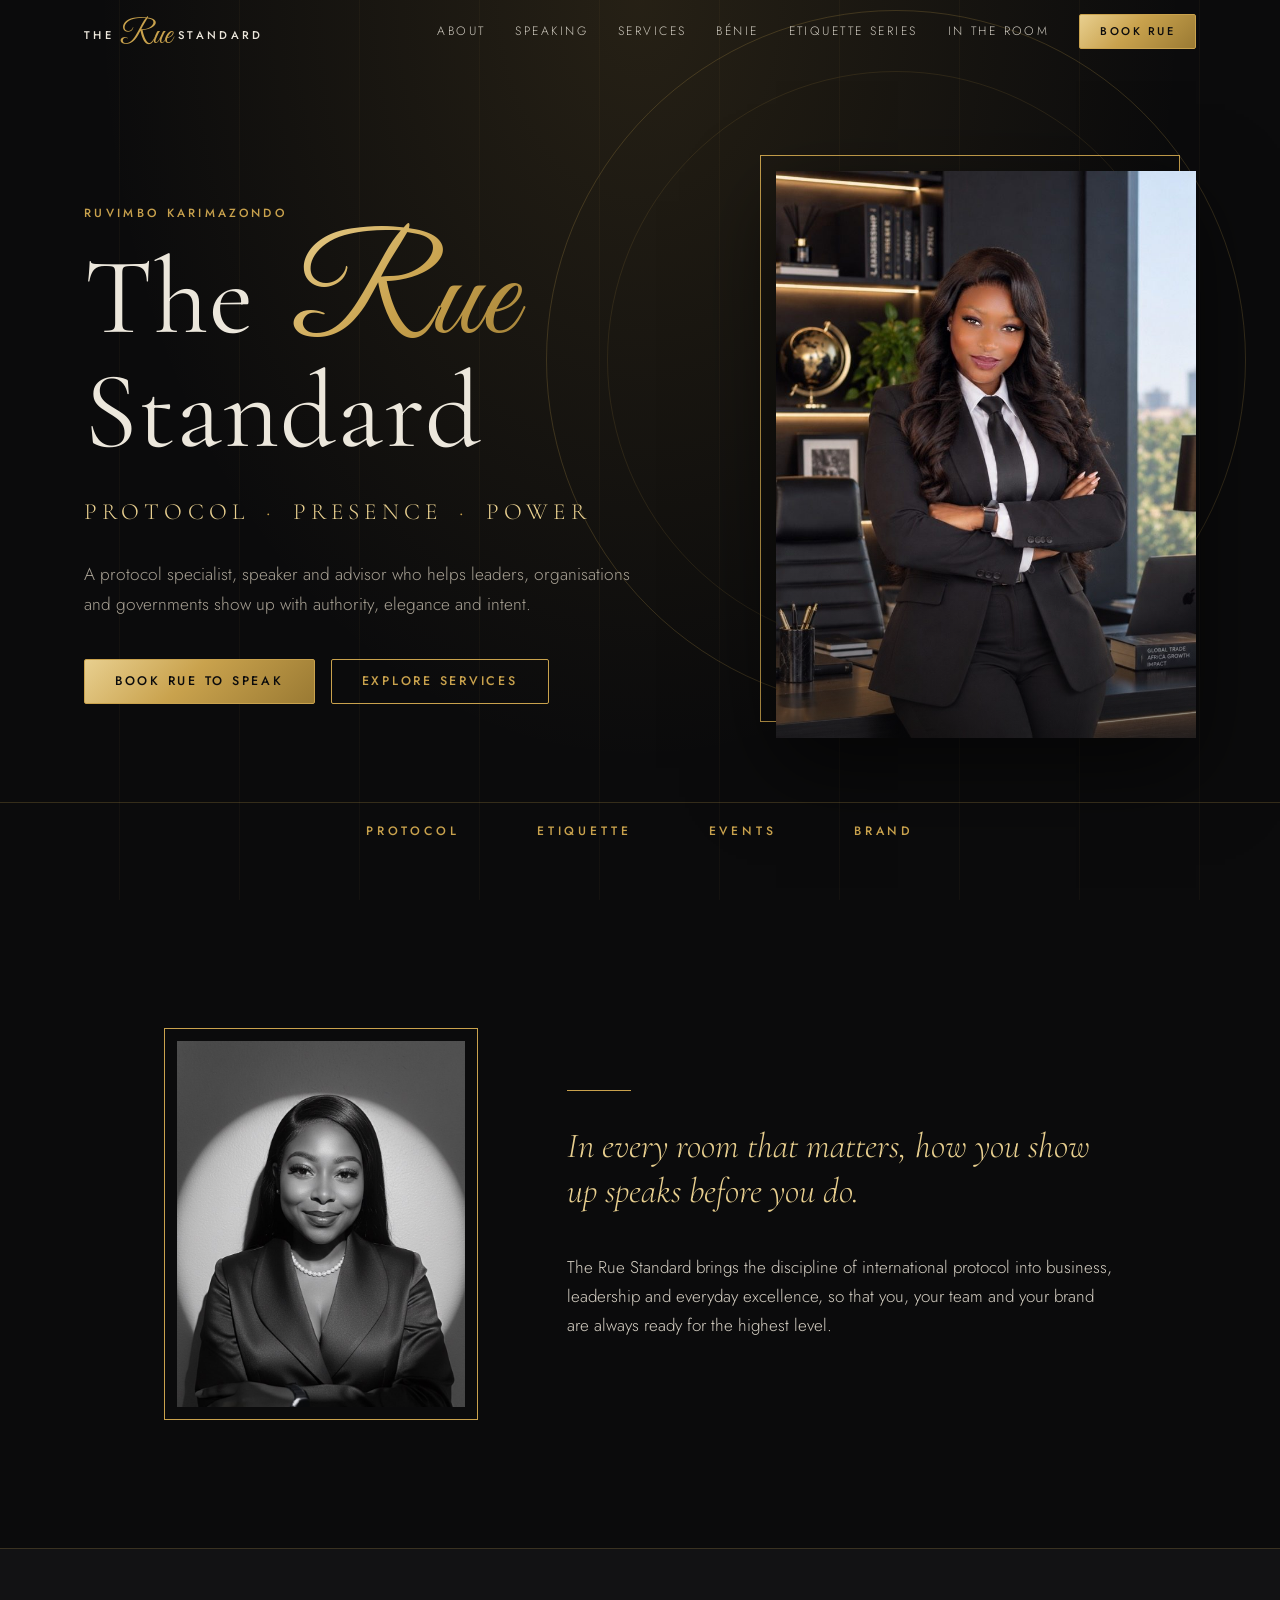
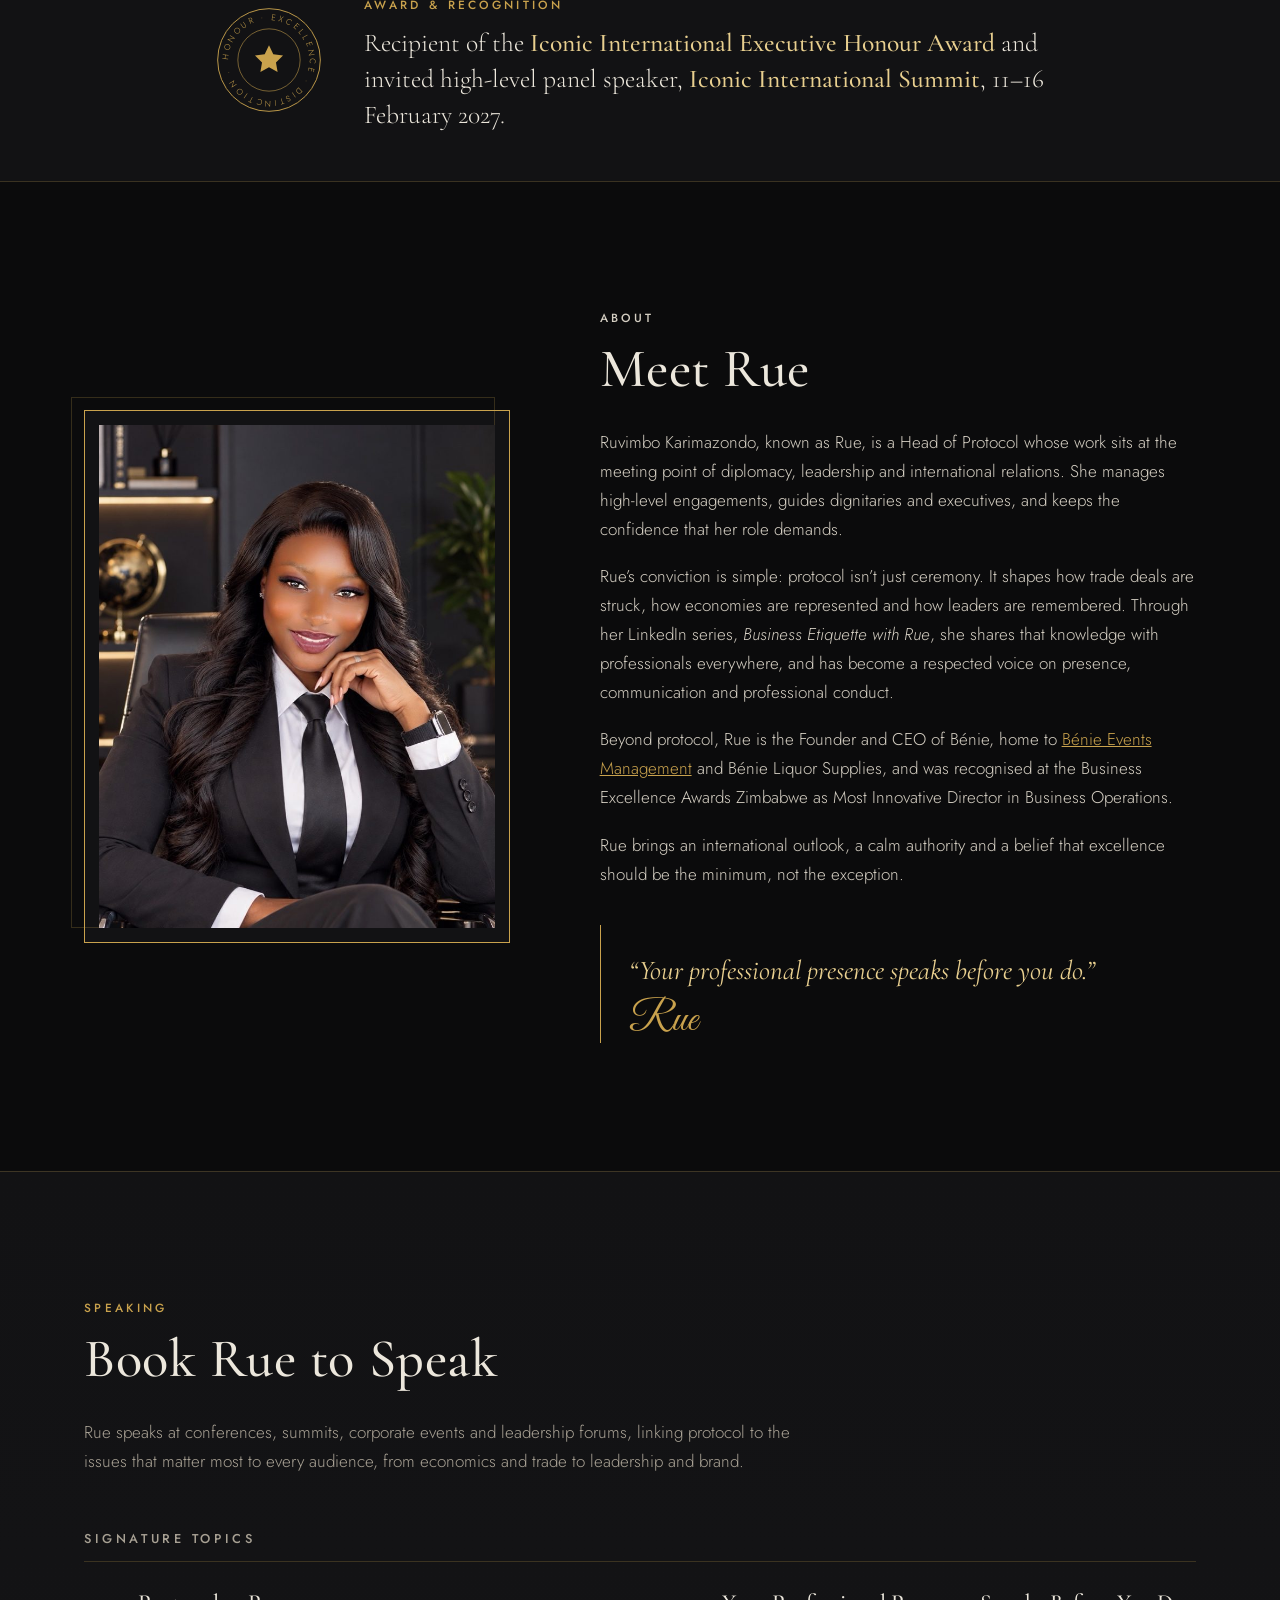
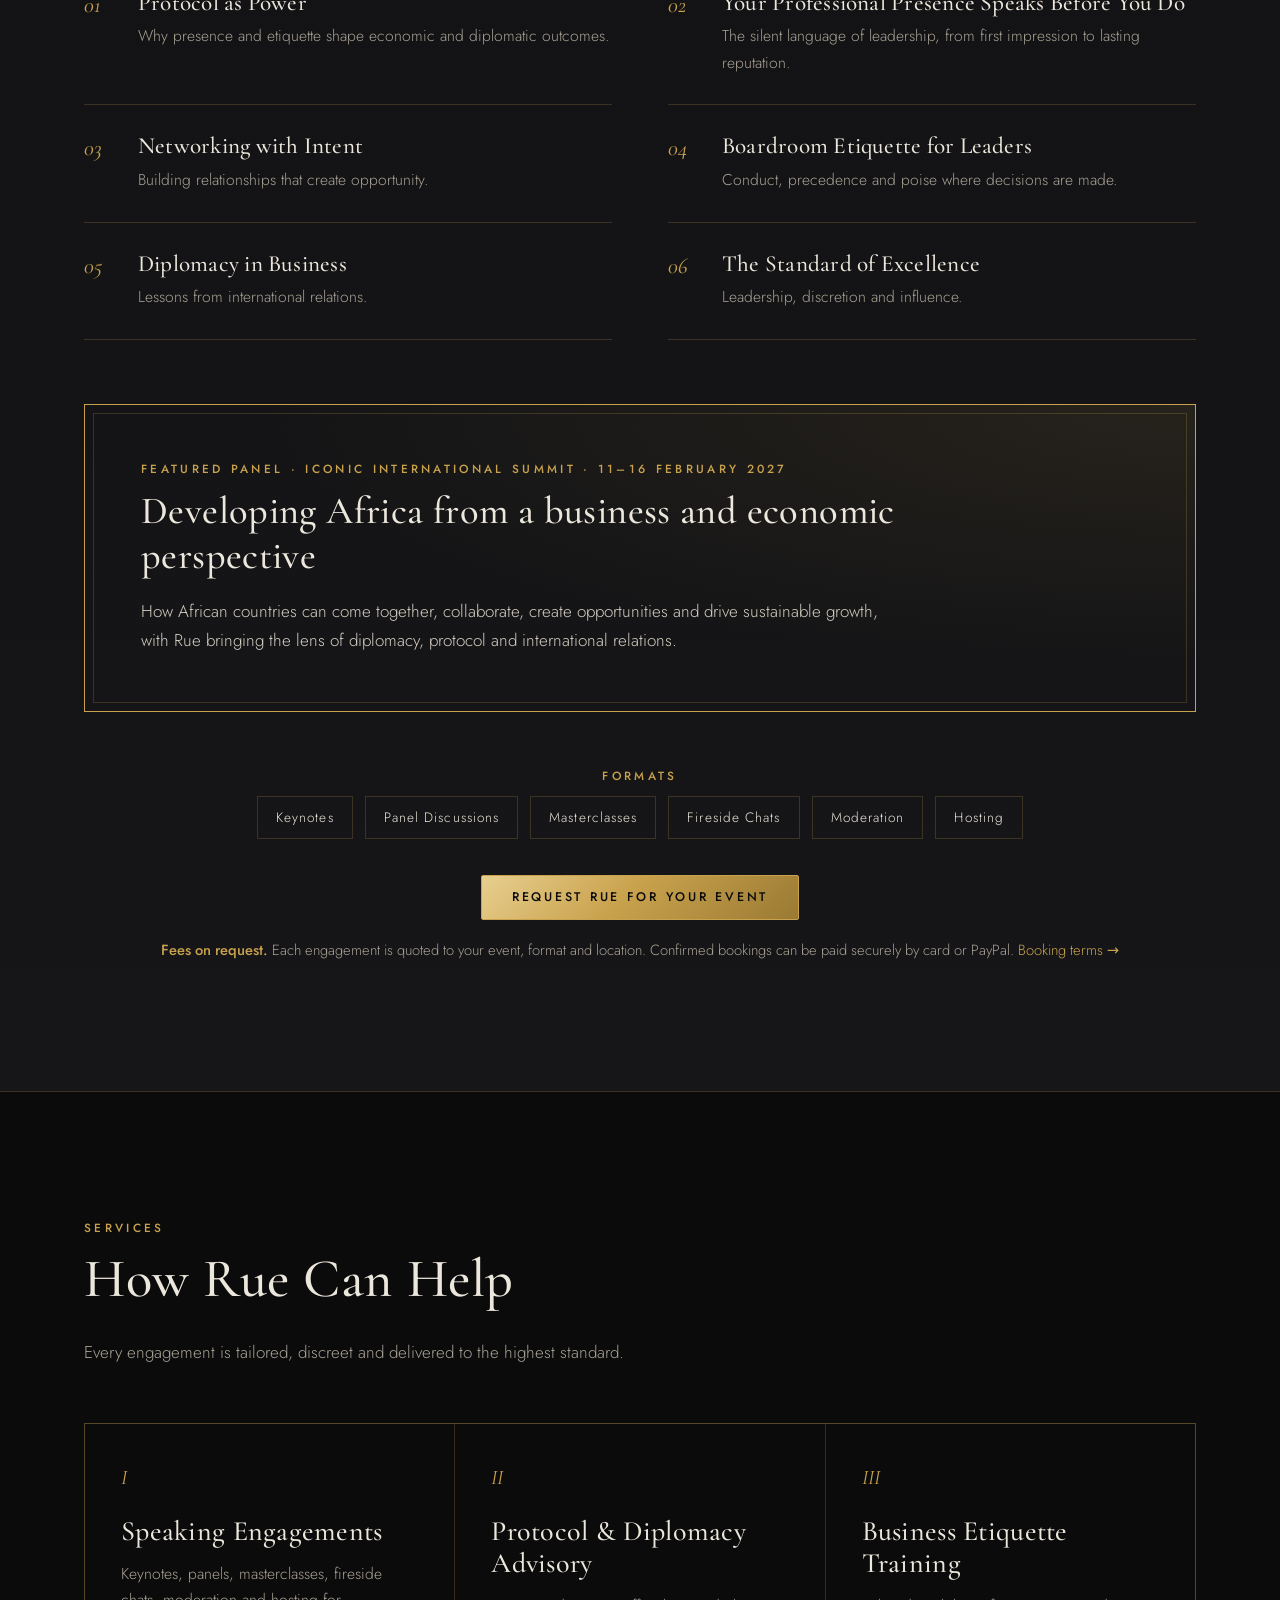
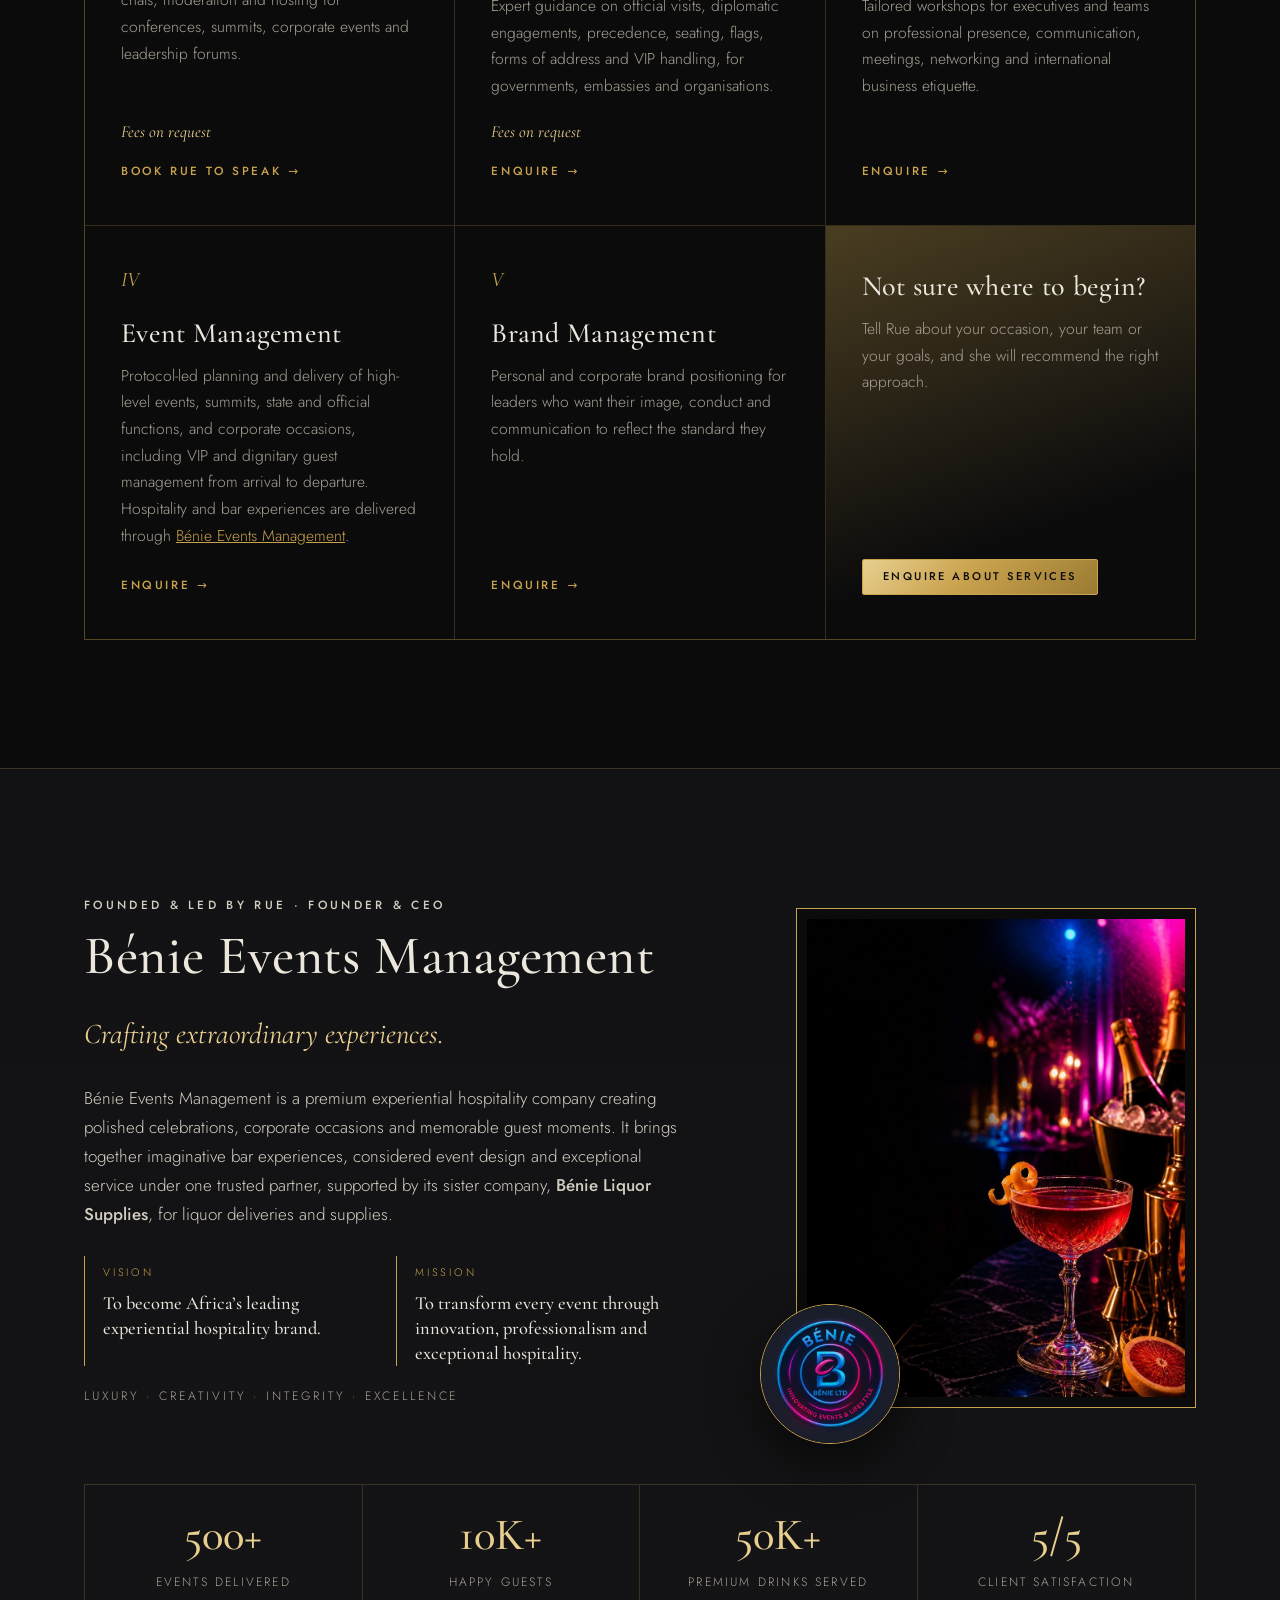
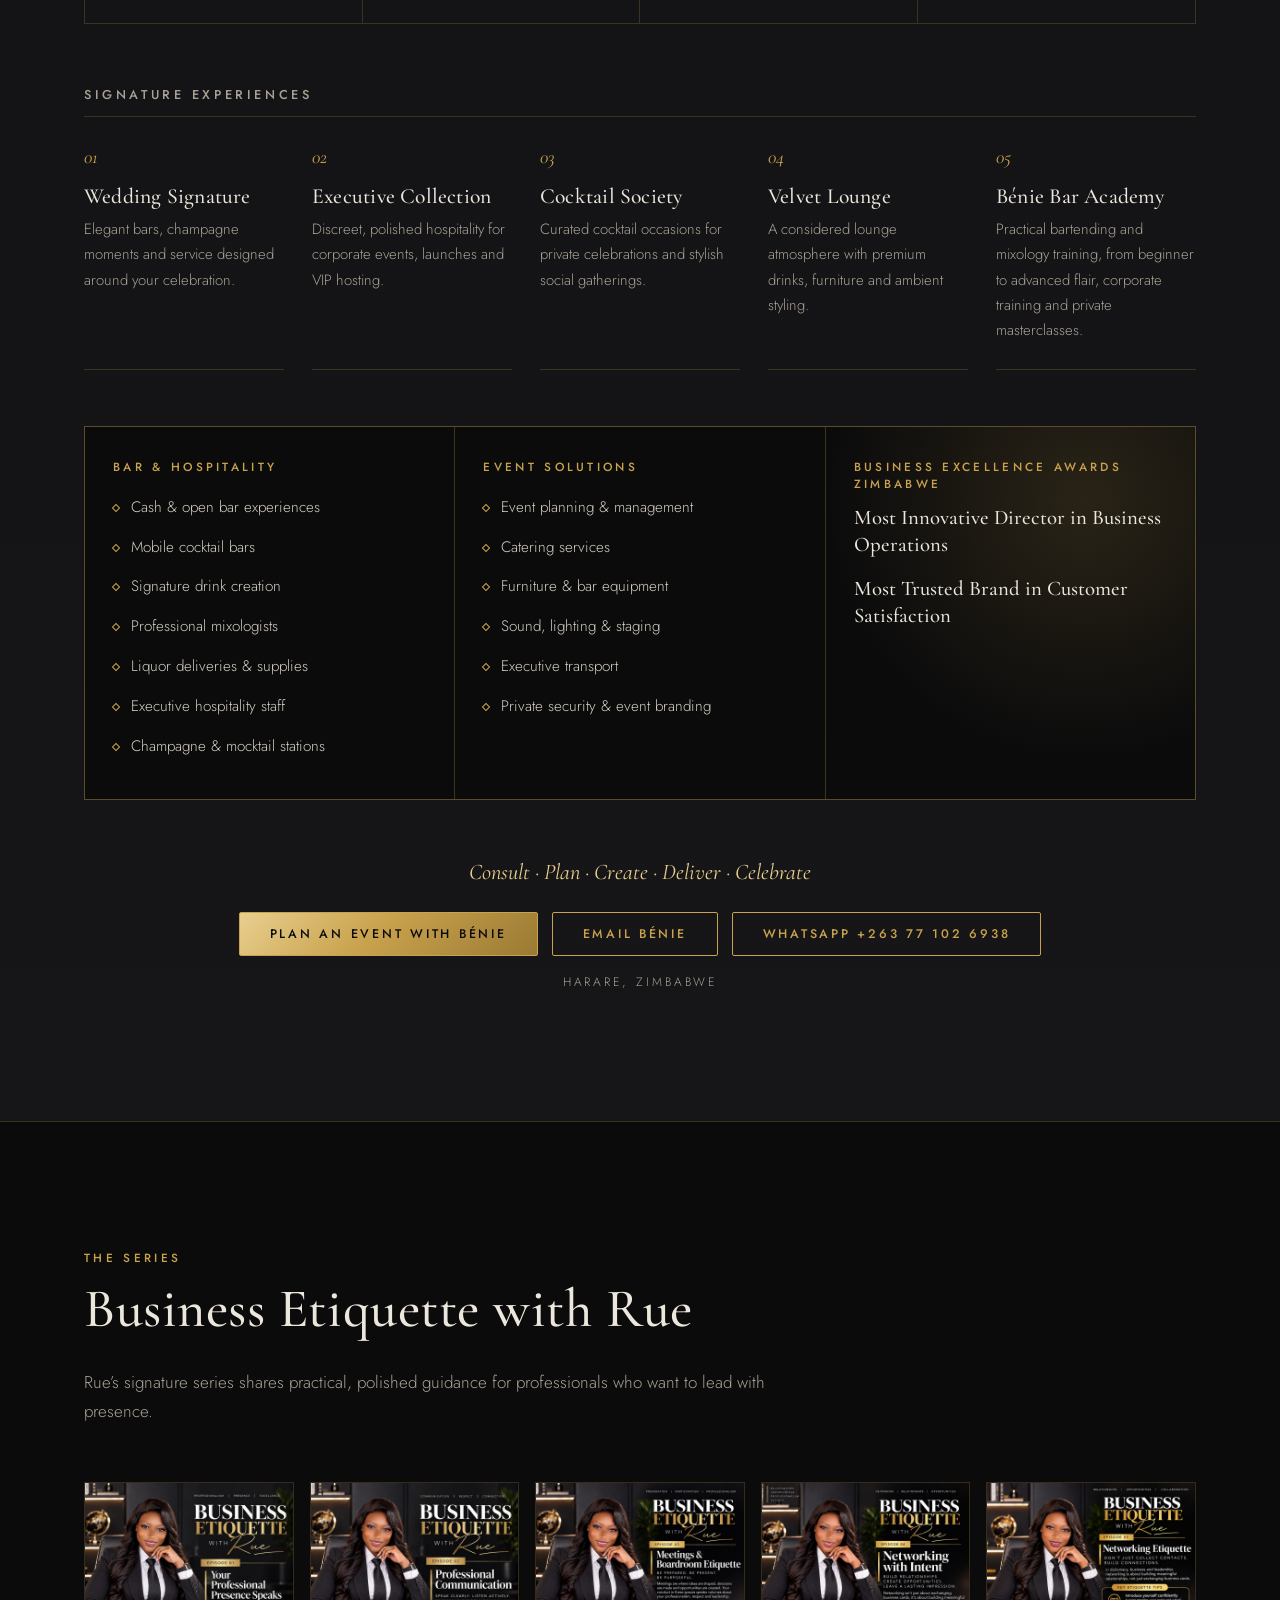
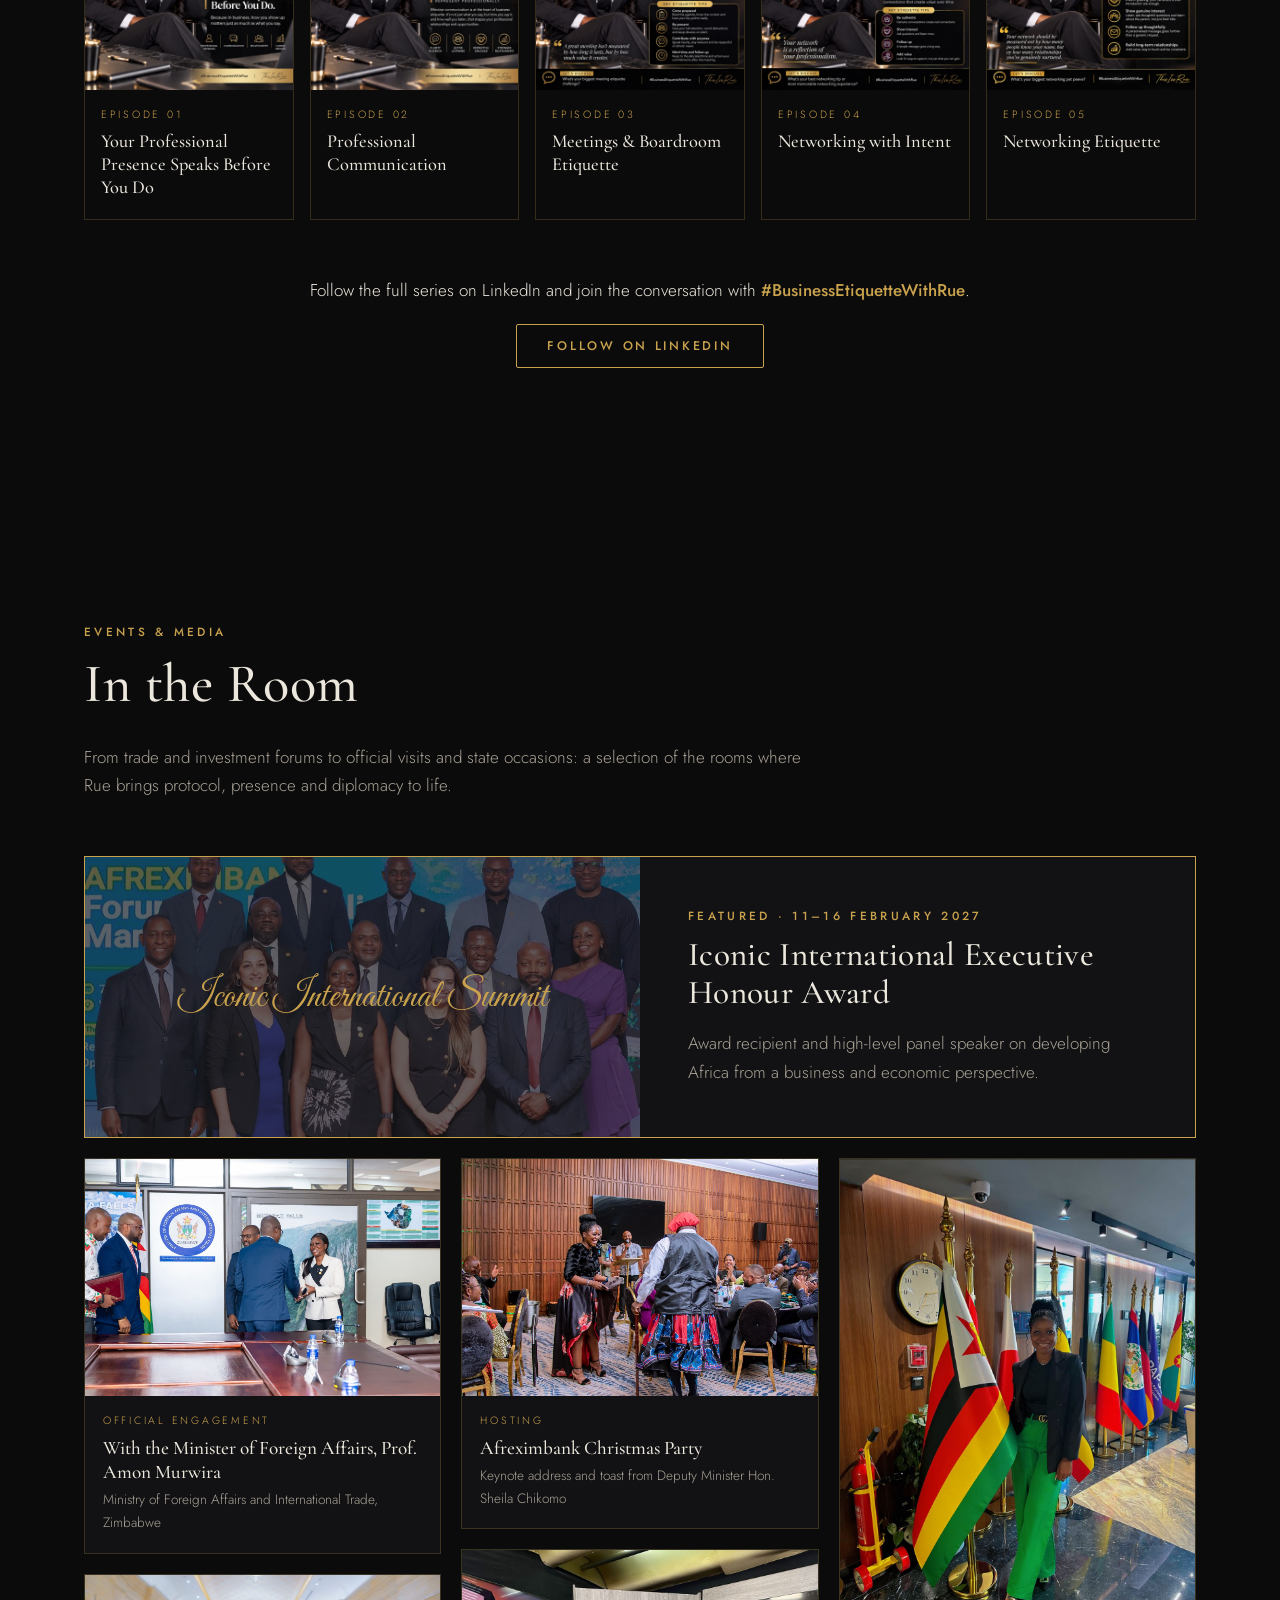
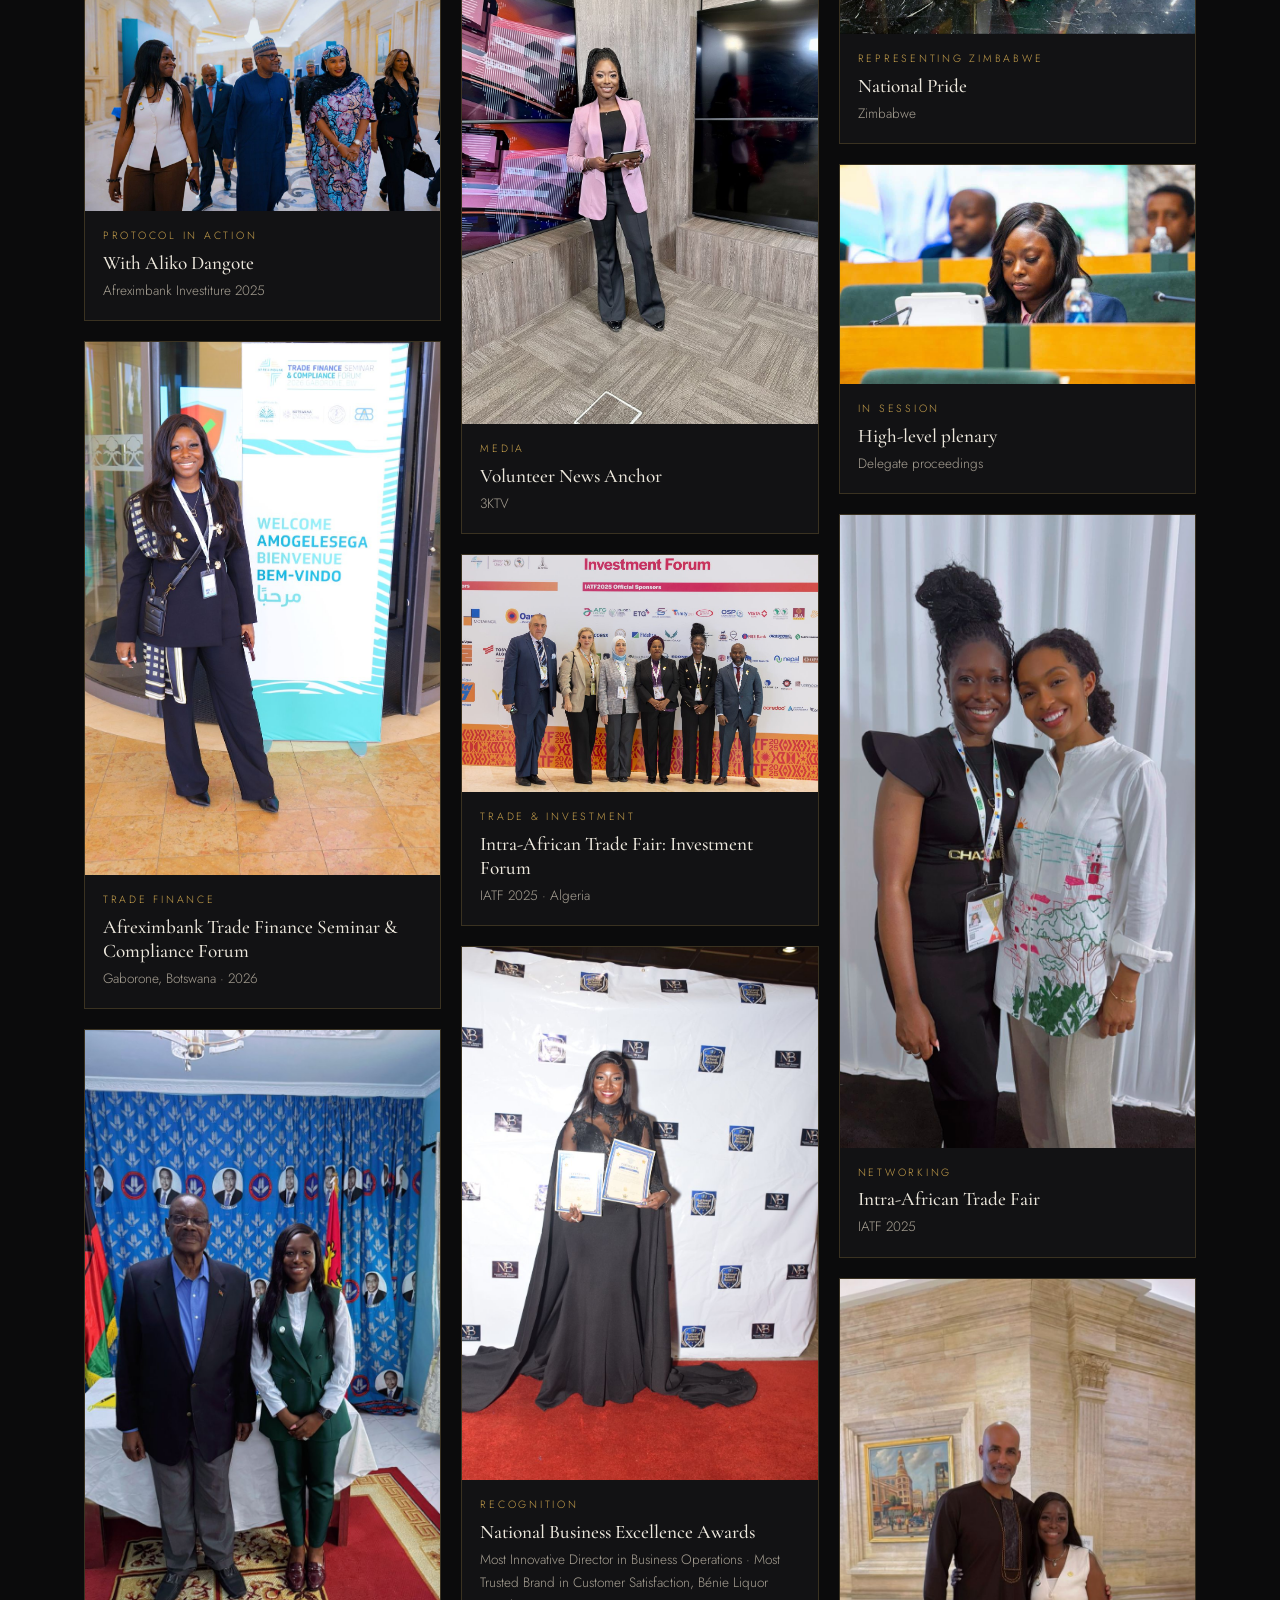
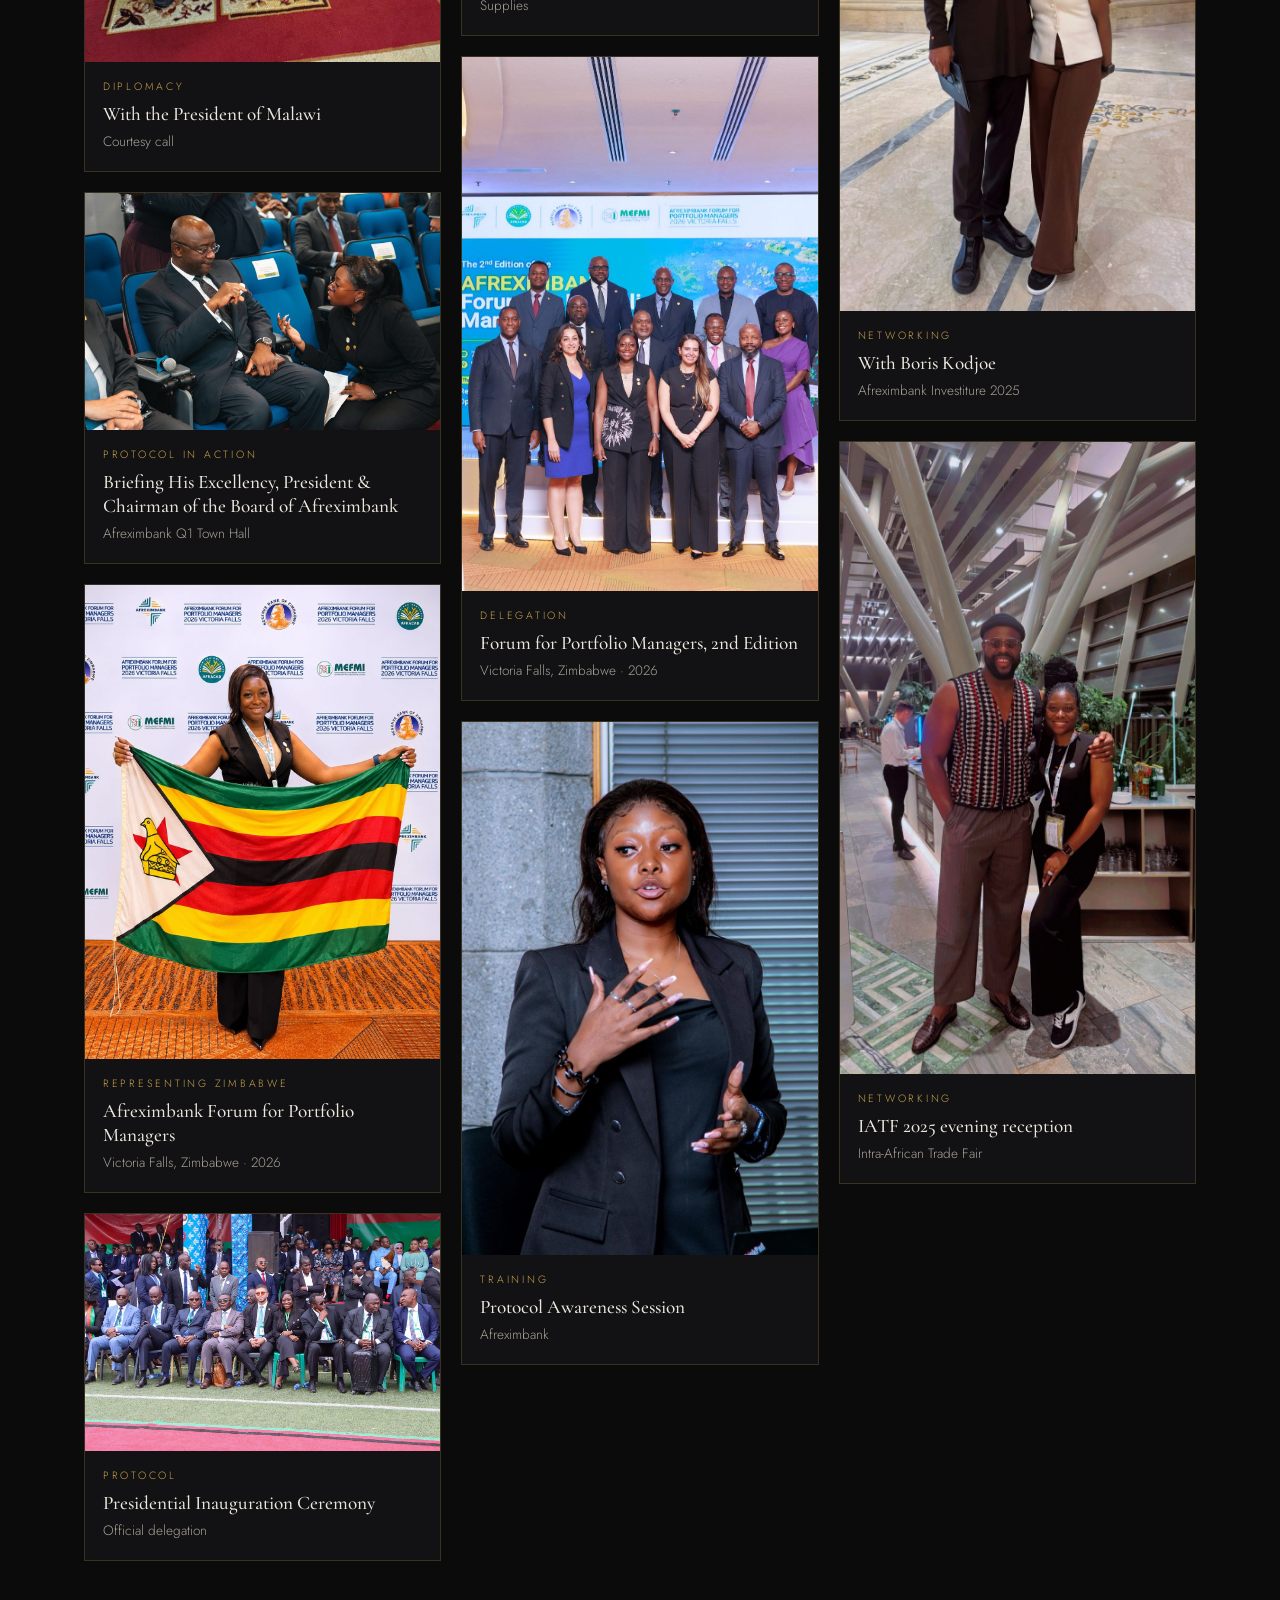
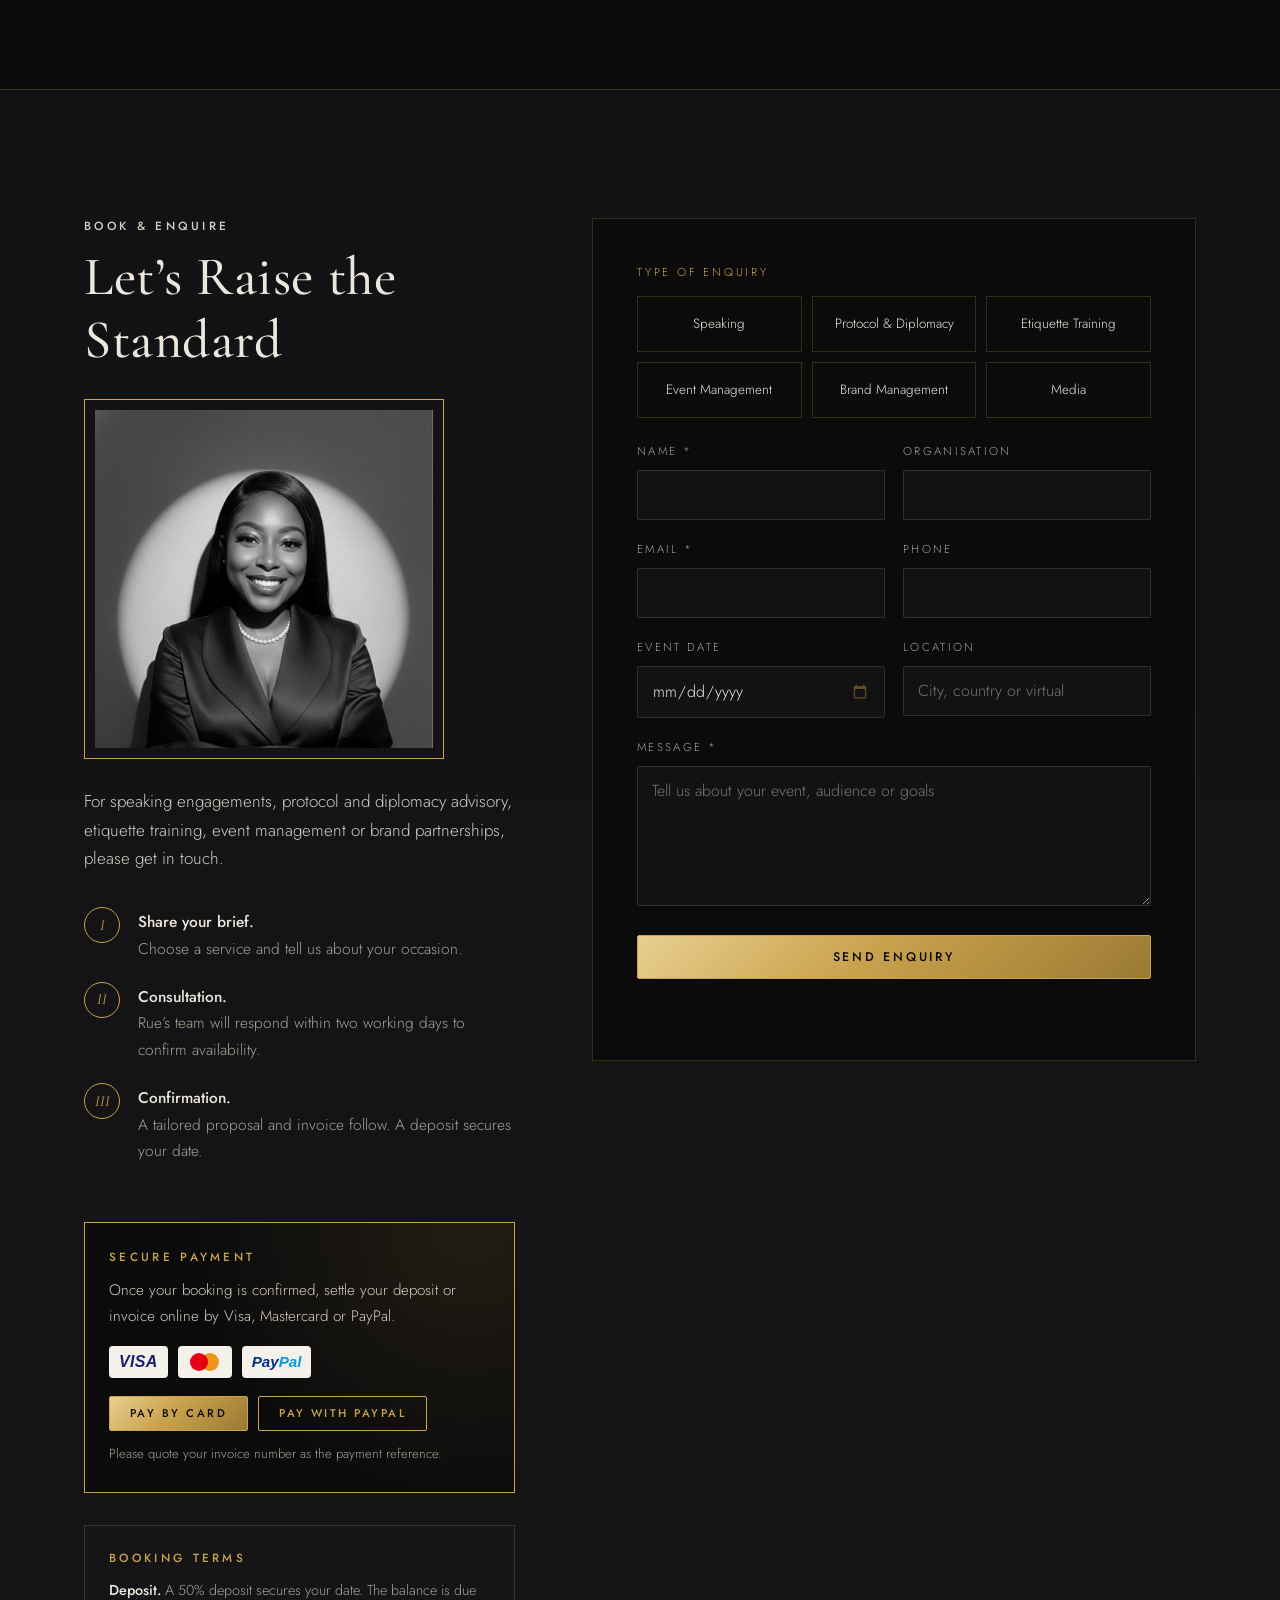
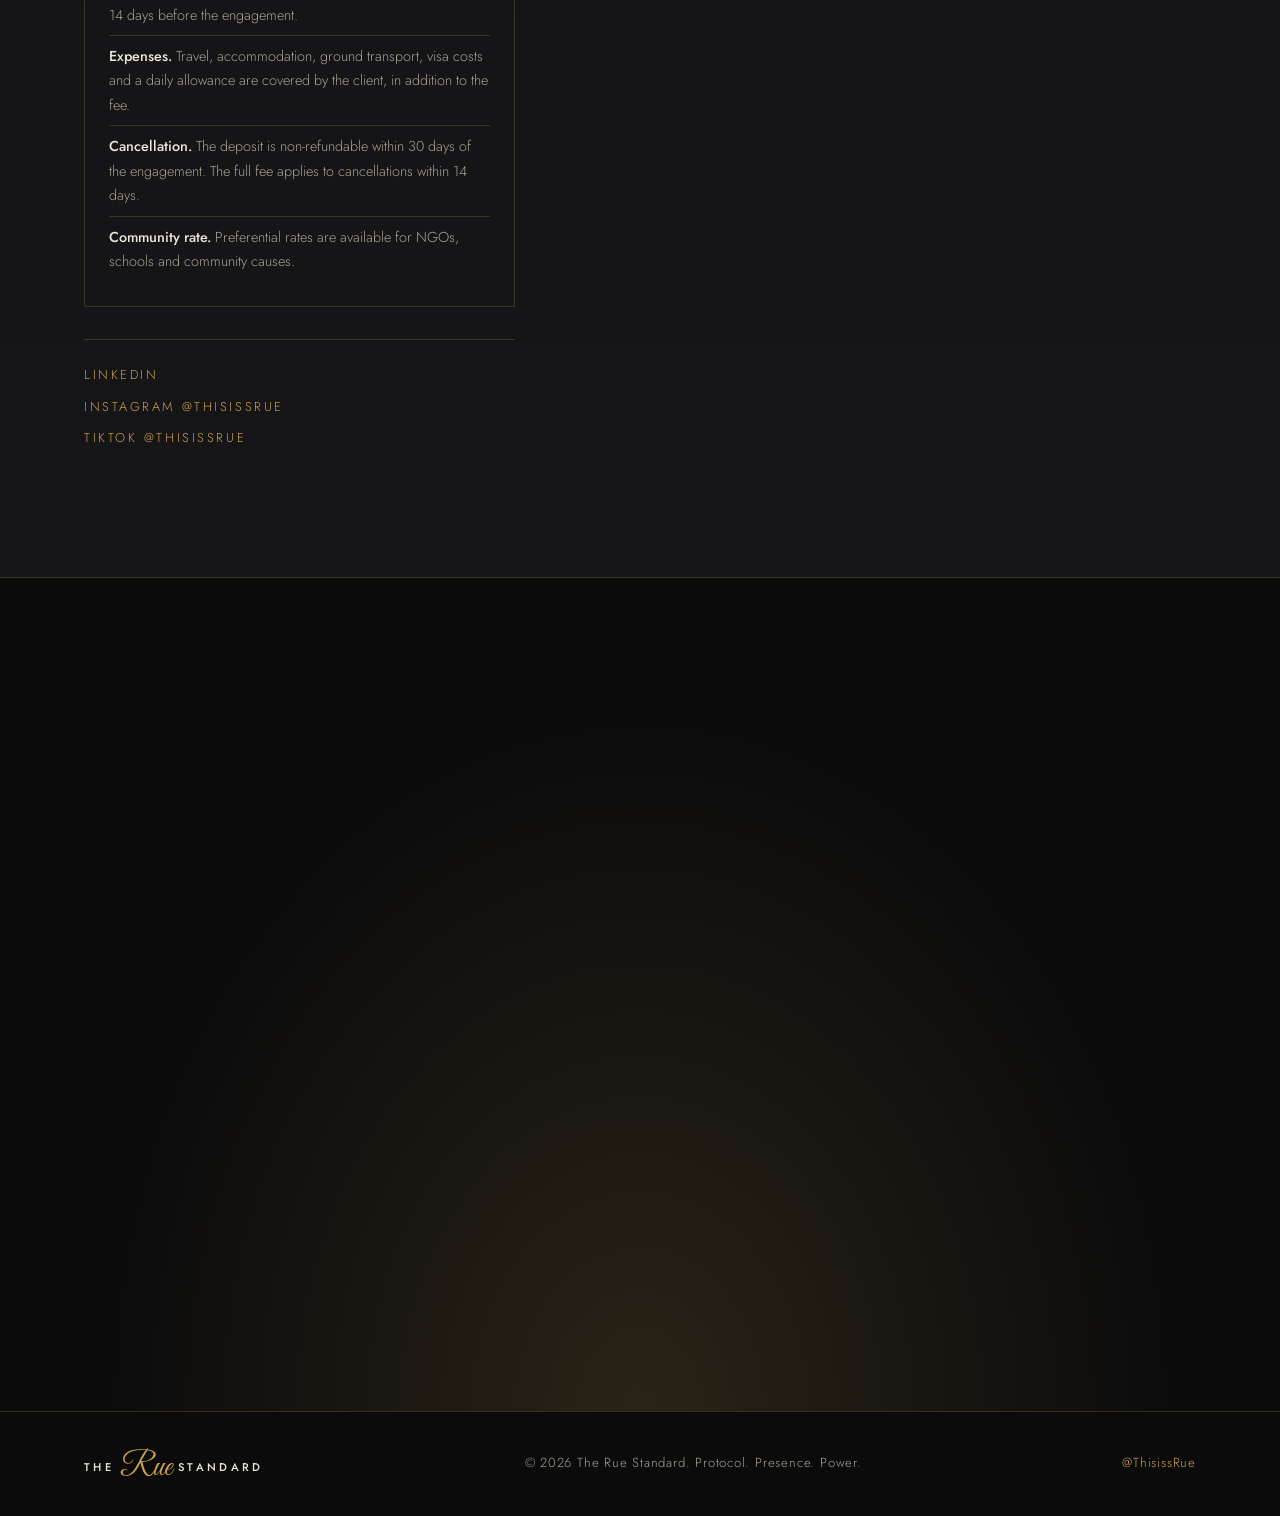
==== commit cada69c2: "Add booking terms and fees on request for speaking and advisory Co-Authored-By: Claude Opus 5.5 <nor" ====
--- a/index.html
+++ b/index.html
@@ -148,7 +148,7 @@
             <li>Keynotes</li><li>Panel Discussions</li><li>Masterclasses</li><li>Fireside Chats</li><li>Moderation</li><li>Hosting</li>
           </ul>
           <a href="#book" class="btn btn--gold" data-service="speaking">Request Rue for Your Event</a>
-          <p class="formats__pay">Confirmed bookings can be paid securely by card or PayPal. <a href="#payments" class="gold">How payment works →</a></p>
+          <p class="formats__pay"><strong class="gold">Fees on request.</strong> Each engagement is quoted to your event, format and location. Confirmed bookings can be paid securely by card or PayPal. <a href="#terms" class="gold">Booking terms →</a></p>
         </div>
       </div>
     </section>
@@ -167,12 +167,14 @@
             <span class="card__num">I</span>
             <h3>Speaking Engagements</h3>
             <p>Keynotes, panels, masterclasses, fireside chats, moderation and hosting for conferences, summits, corporate events and leadership forums.</p>
+            <p class="card__fee">Fees on request</p>
             <a href="#book" class="card__link" data-service="speaking">Book Rue to speak <span aria-hidden="true">→</span></a>
           </article>
           <article class="card reveal">
             <span class="card__num">II</span>
             <h3>Protocol &amp; Diplomacy Advisory</h3>
             <p>Expert guidance on official visits, diplomatic engagements, precedence, seating, flags, forms of address and VIP handling, for governments, embassies and organisations.</p>
+            <p class="card__fee">Fees on request</p>
             <a href="#book" class="card__link" data-service="protocol">Enquire <span aria-hidden="true">→</span></a>
           </article>
           <article class="card reveal">
@@ -469,6 +471,15 @@
             </div>
             <p class="payments__note">Please quote your invoice number as the payment reference.</p>
           </div>
+          <div class="terms" id="terms">
+            <p class="eyebrow">Booking Terms</p>
+            <ul>
+              <li><strong>Deposit.</strong> A 50% deposit secures your date. The balance is due 14 days before the engagement.</li>
+              <li><strong>Expenses.</strong> Travel, accommodation, ground transport, visa costs and a daily allowance are covered by the client, in addition to the fee.</li>
+              <li><strong>Cancellation.</strong> The deposit is non-refundable within 30 days of the engagement. The full fee applies to cancellations within 14 days.</li>
+              <li><strong>Community rate.</strong> Preferential rates are available for NGOs, schools and community causes.</li>
+            </ul>
+          </div>
           <div class="socials">
             <a href="https://www.linkedin.com/in/ruvimbo-karimazondo" target="_blank" rel="noopener" data-link="linkedin">LinkedIn</a>
             <a href="https://www.instagram.com/thisissrue" target="_blank" rel="noopener">Instagram @ThisissRue</a>
--- a/styles.css
+++ b/styles.css
@@ -295,6 +295,13 @@
 .pm--pp { font: italic 800 .95rem/1 Arial, sans-serif; color: #003087; }
 .pm--pp b { color: #009cde; }
 
+.card__fee { flex: 0 !important; font: italic 1.05rem/1.3 var(--serif) !important; color: var(--gold-hi) !important; margin: 4px 0 10px; }
+.terms { border: 1px solid var(--line); padding: 24px; margin: 0 0 32px; }
+.terms ul { list-style: none; padding: 0; margin: 0; }
+.terms li { font-size: .9rem; color: var(--muted); padding: 8px 0; border-top: 1px solid var(--line); }
+.terms li:first-child { border-top: 0; padding-top: 0; }
+.terms strong { color: var(--text); }
+
 /* Closing */
 .closing { padding: clamp(80px, 12vw, 150px) 0; background: radial-gradient(ellipse at 50% 100%, rgba(201,162,77,.16), transparent 60%), var(--black); }
 .closing__grid { display: grid; grid-template-columns: 5fr 7fr; gap: clamp(40px, 7vw, 96px); align-items: center; }
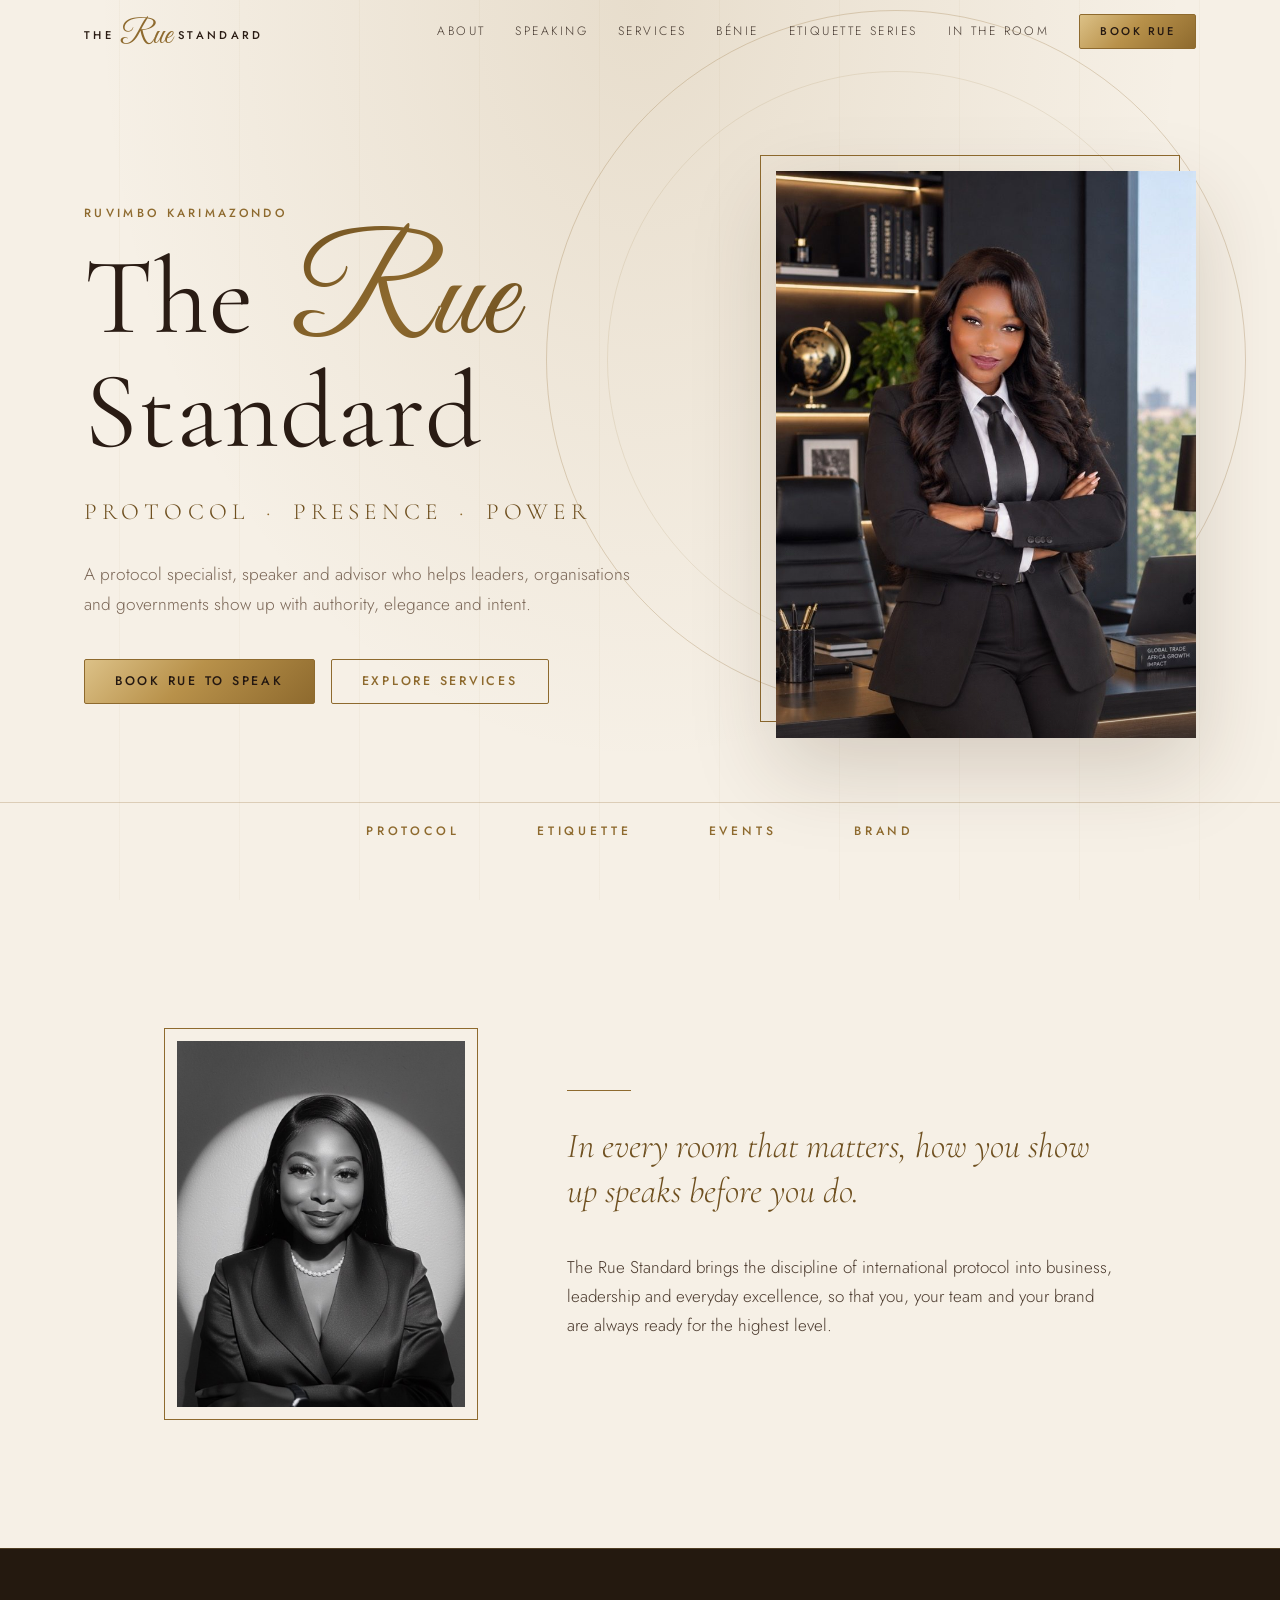
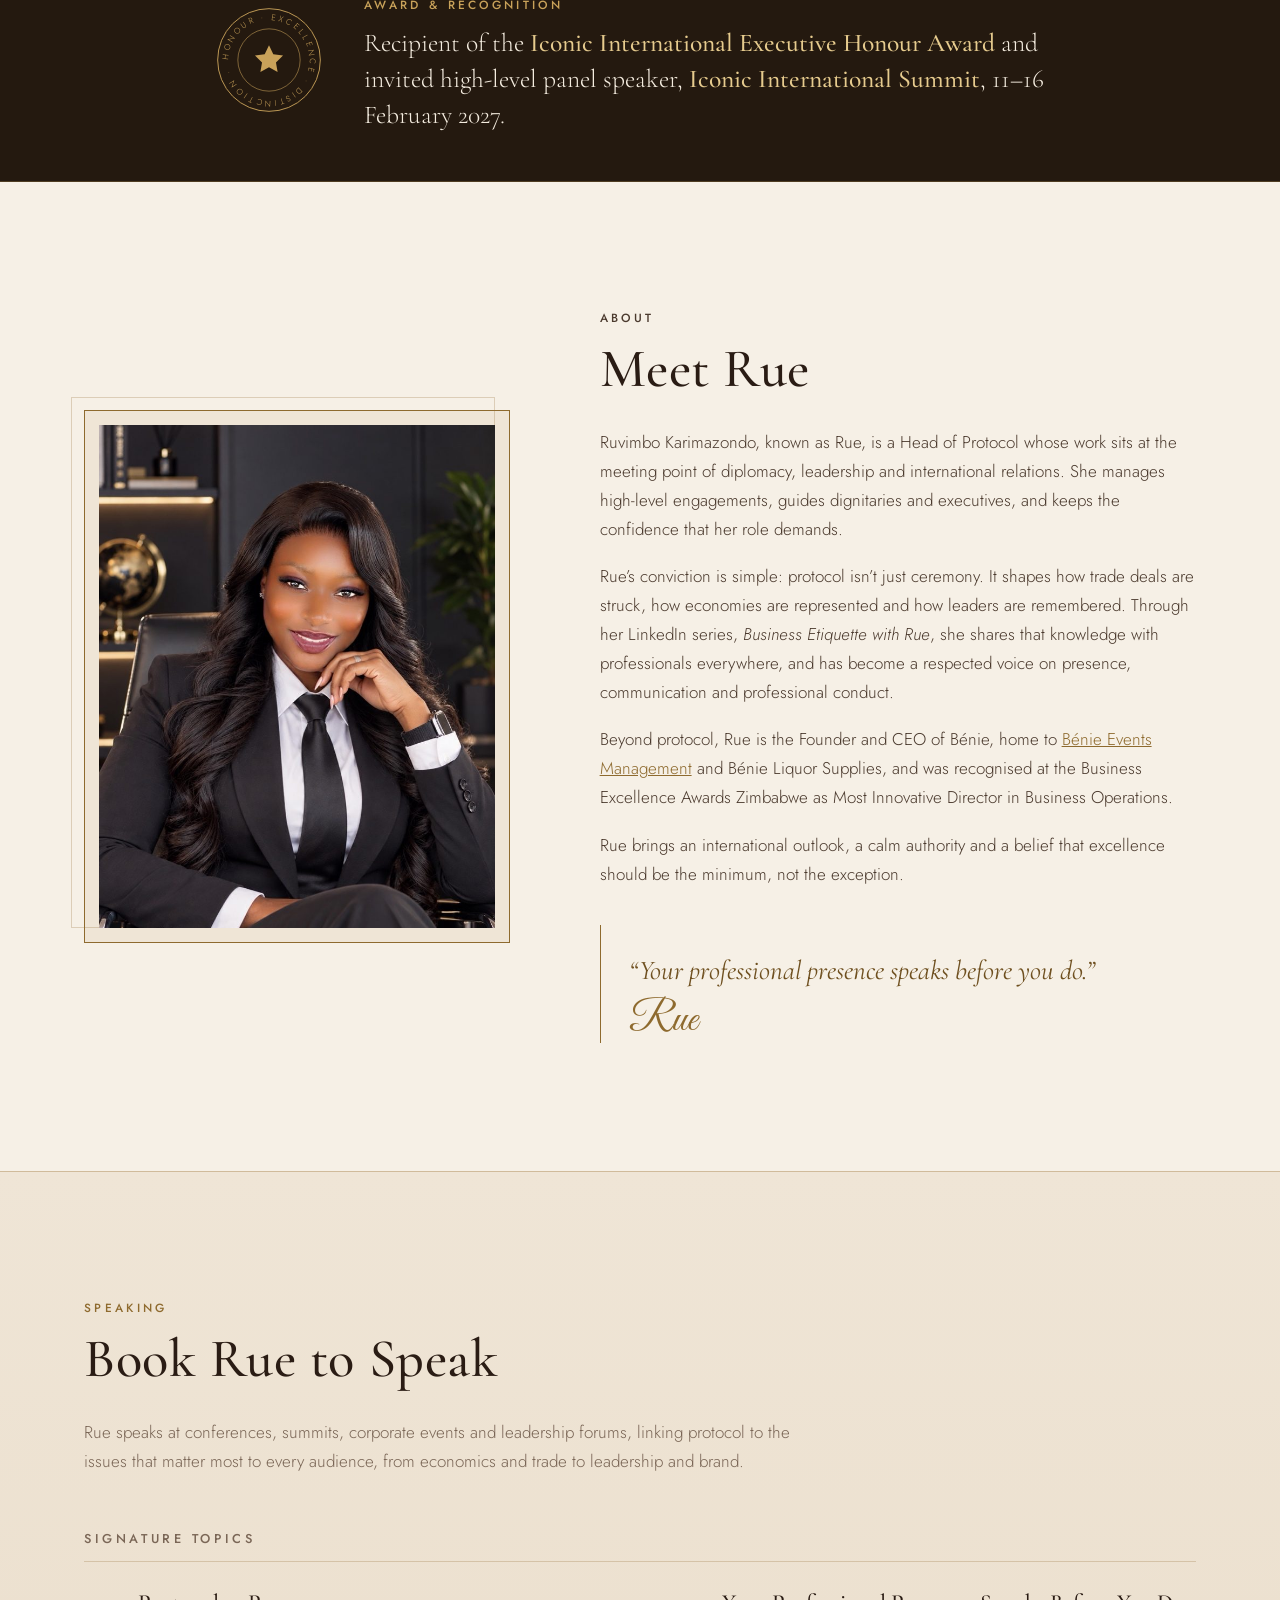
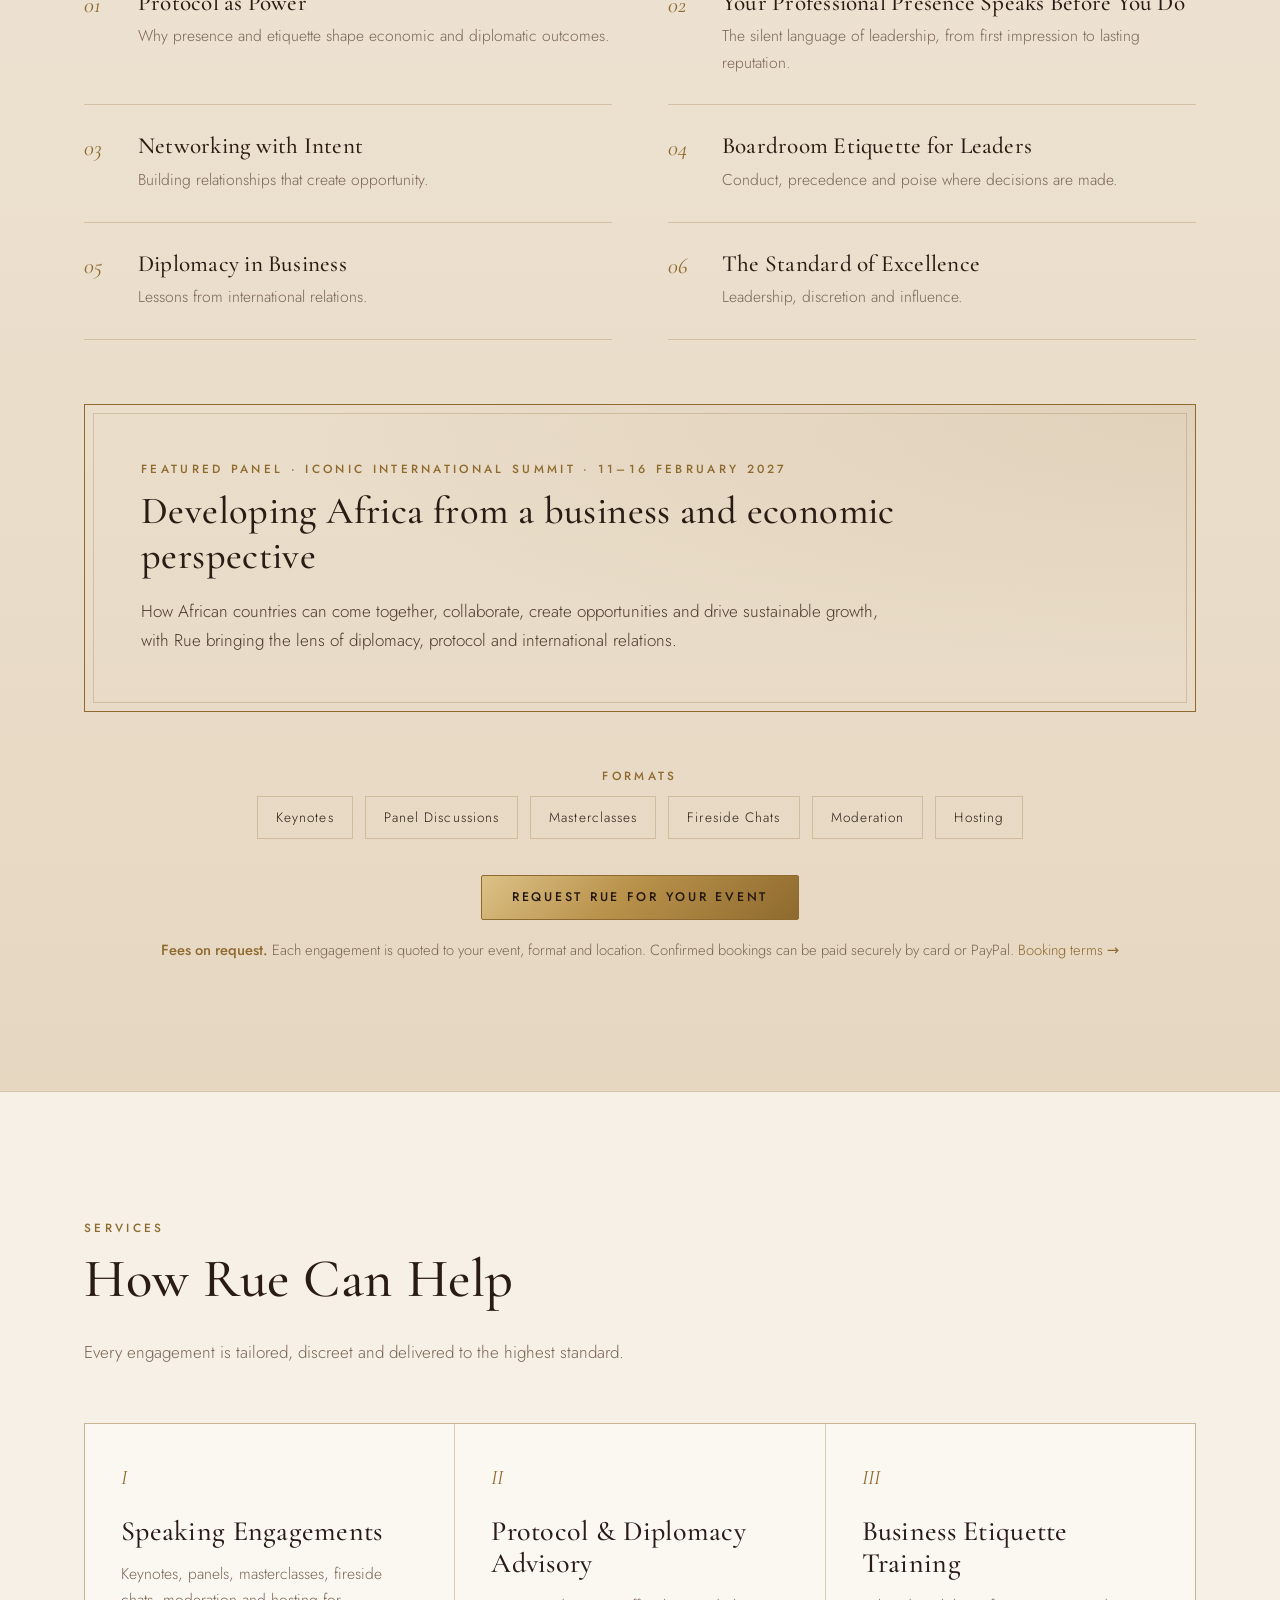
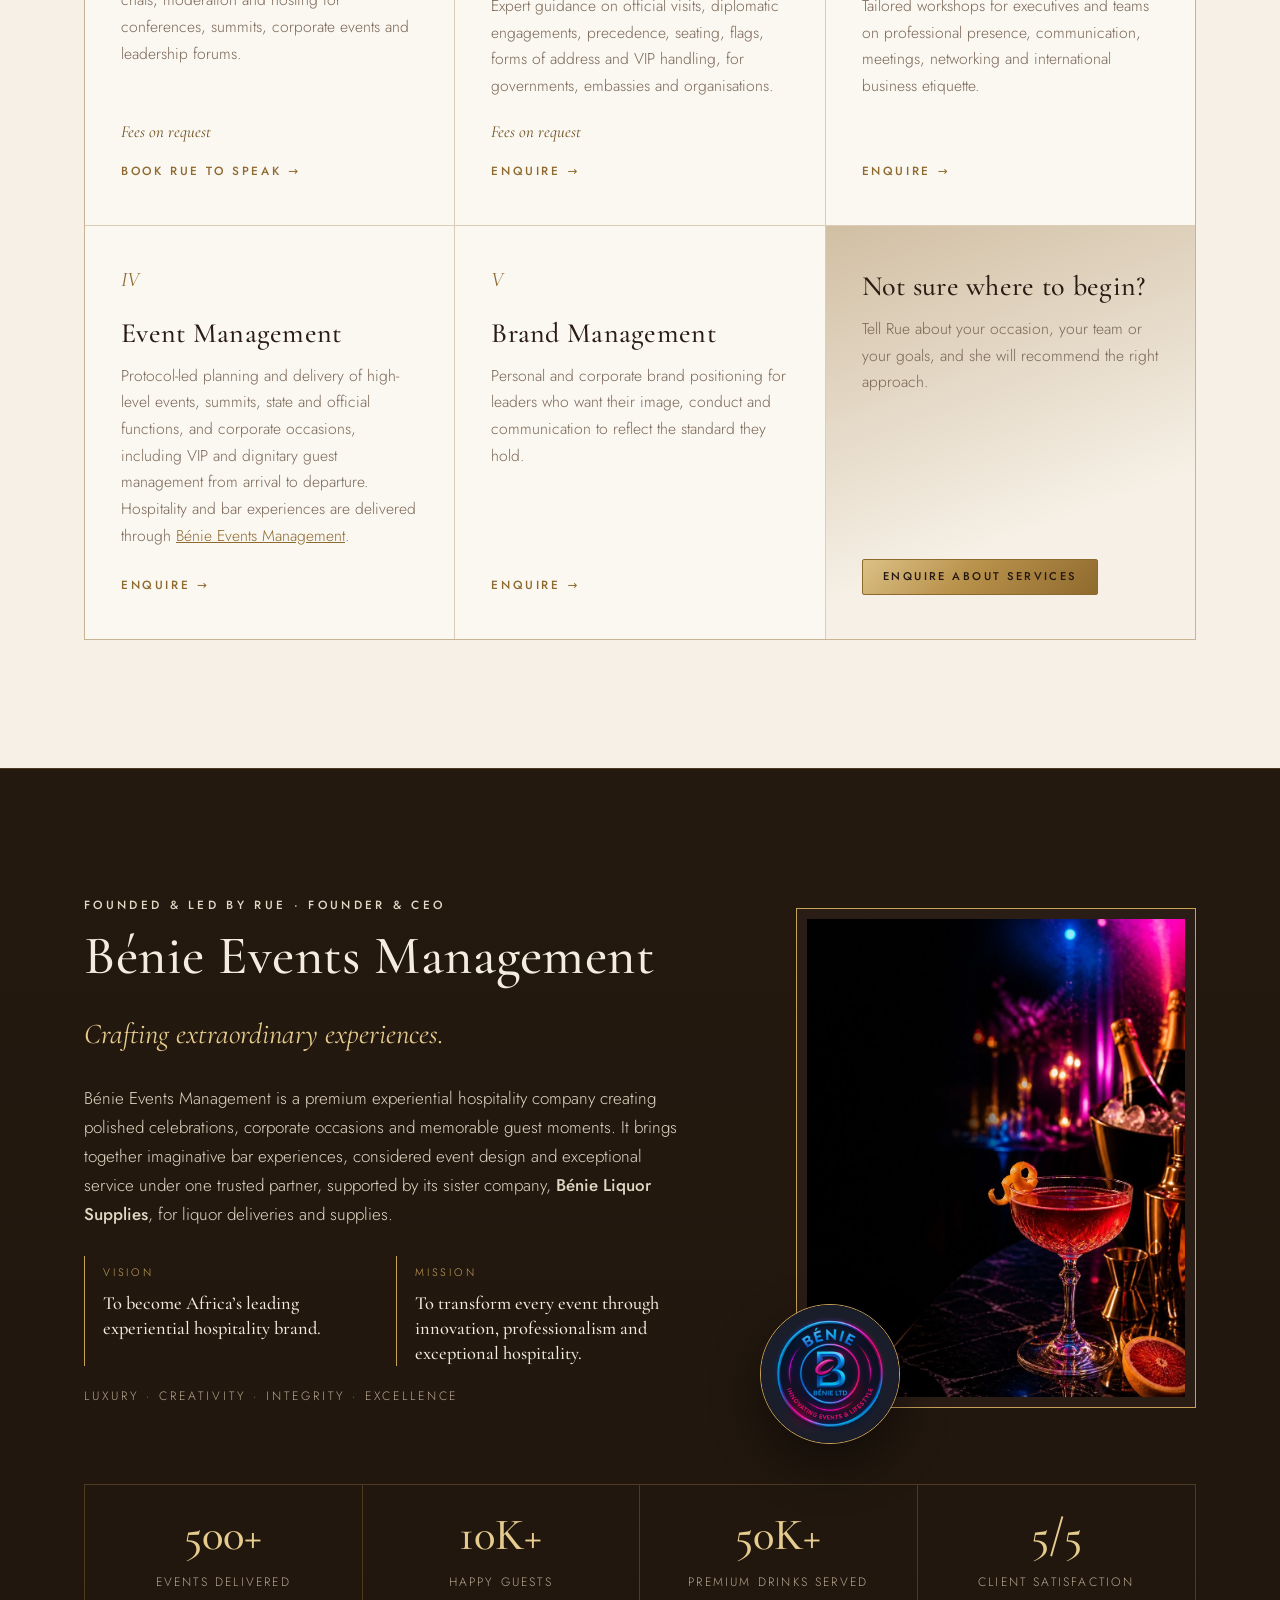
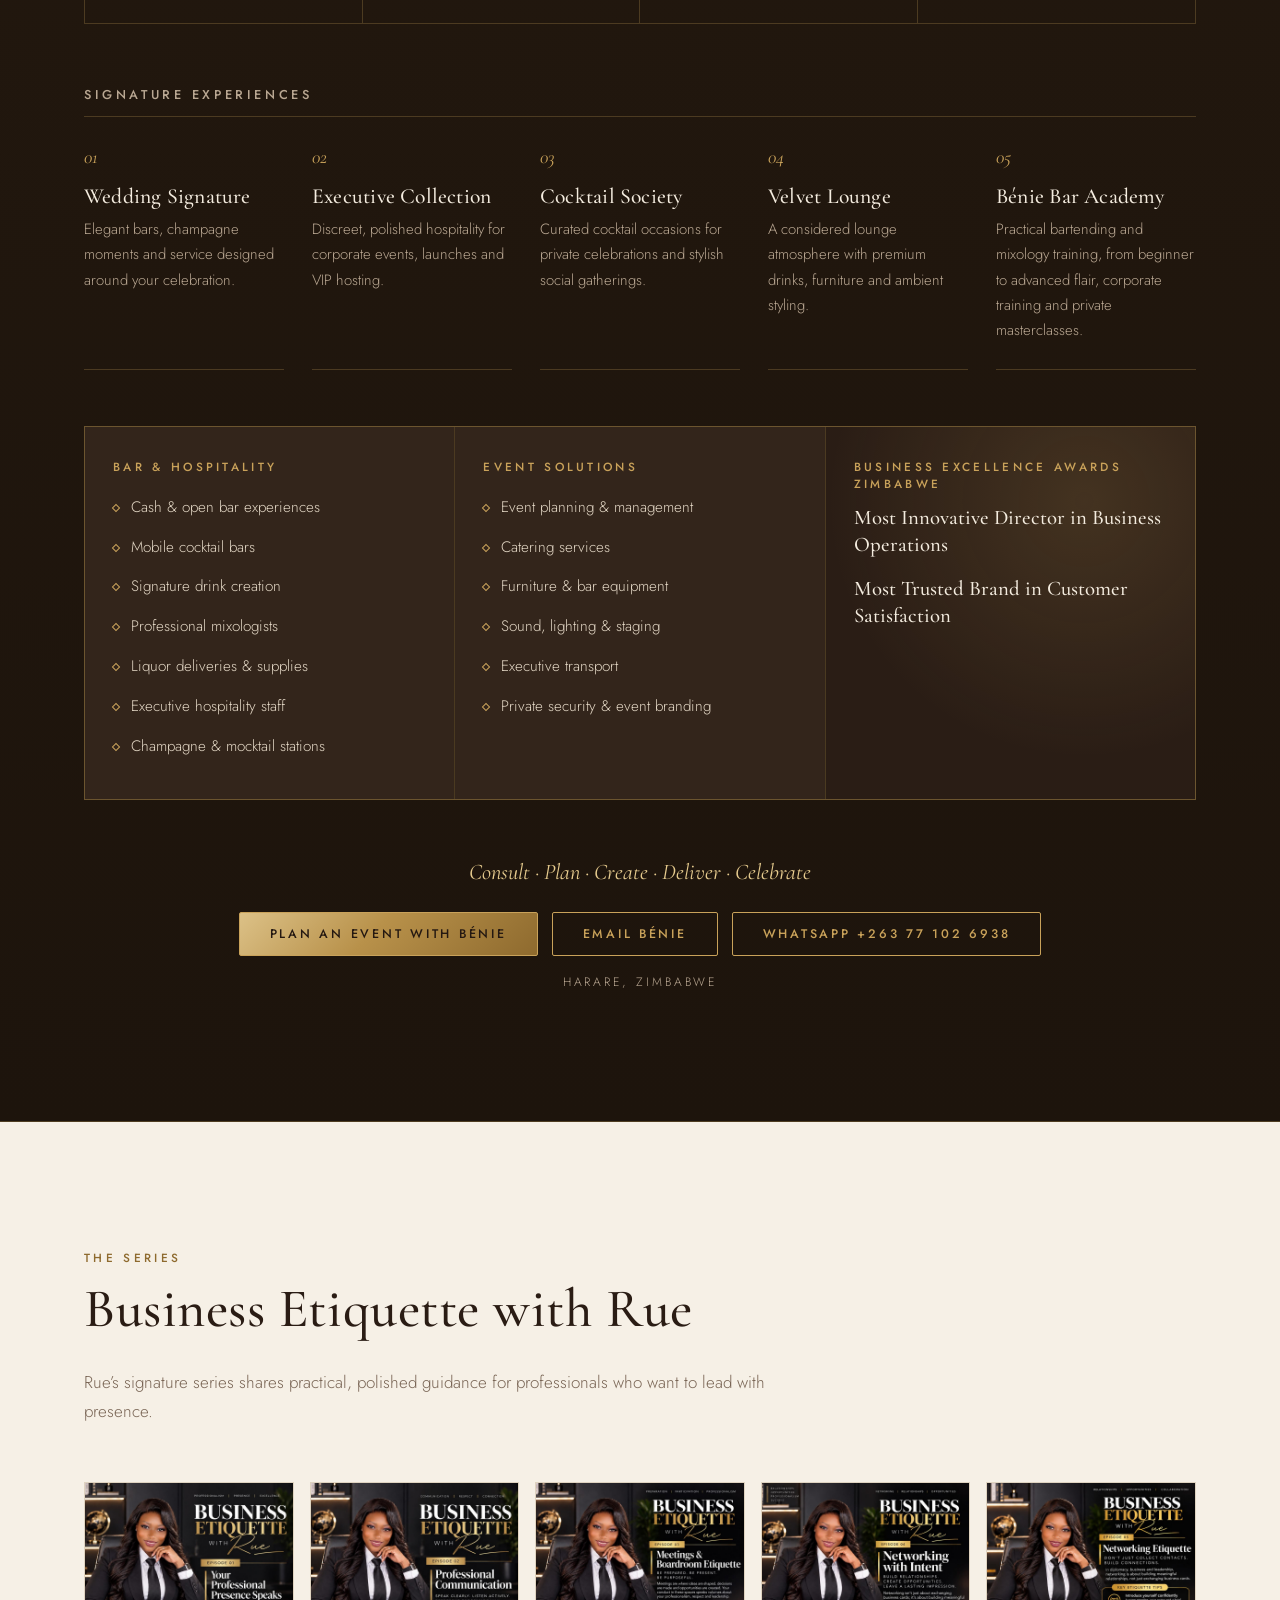
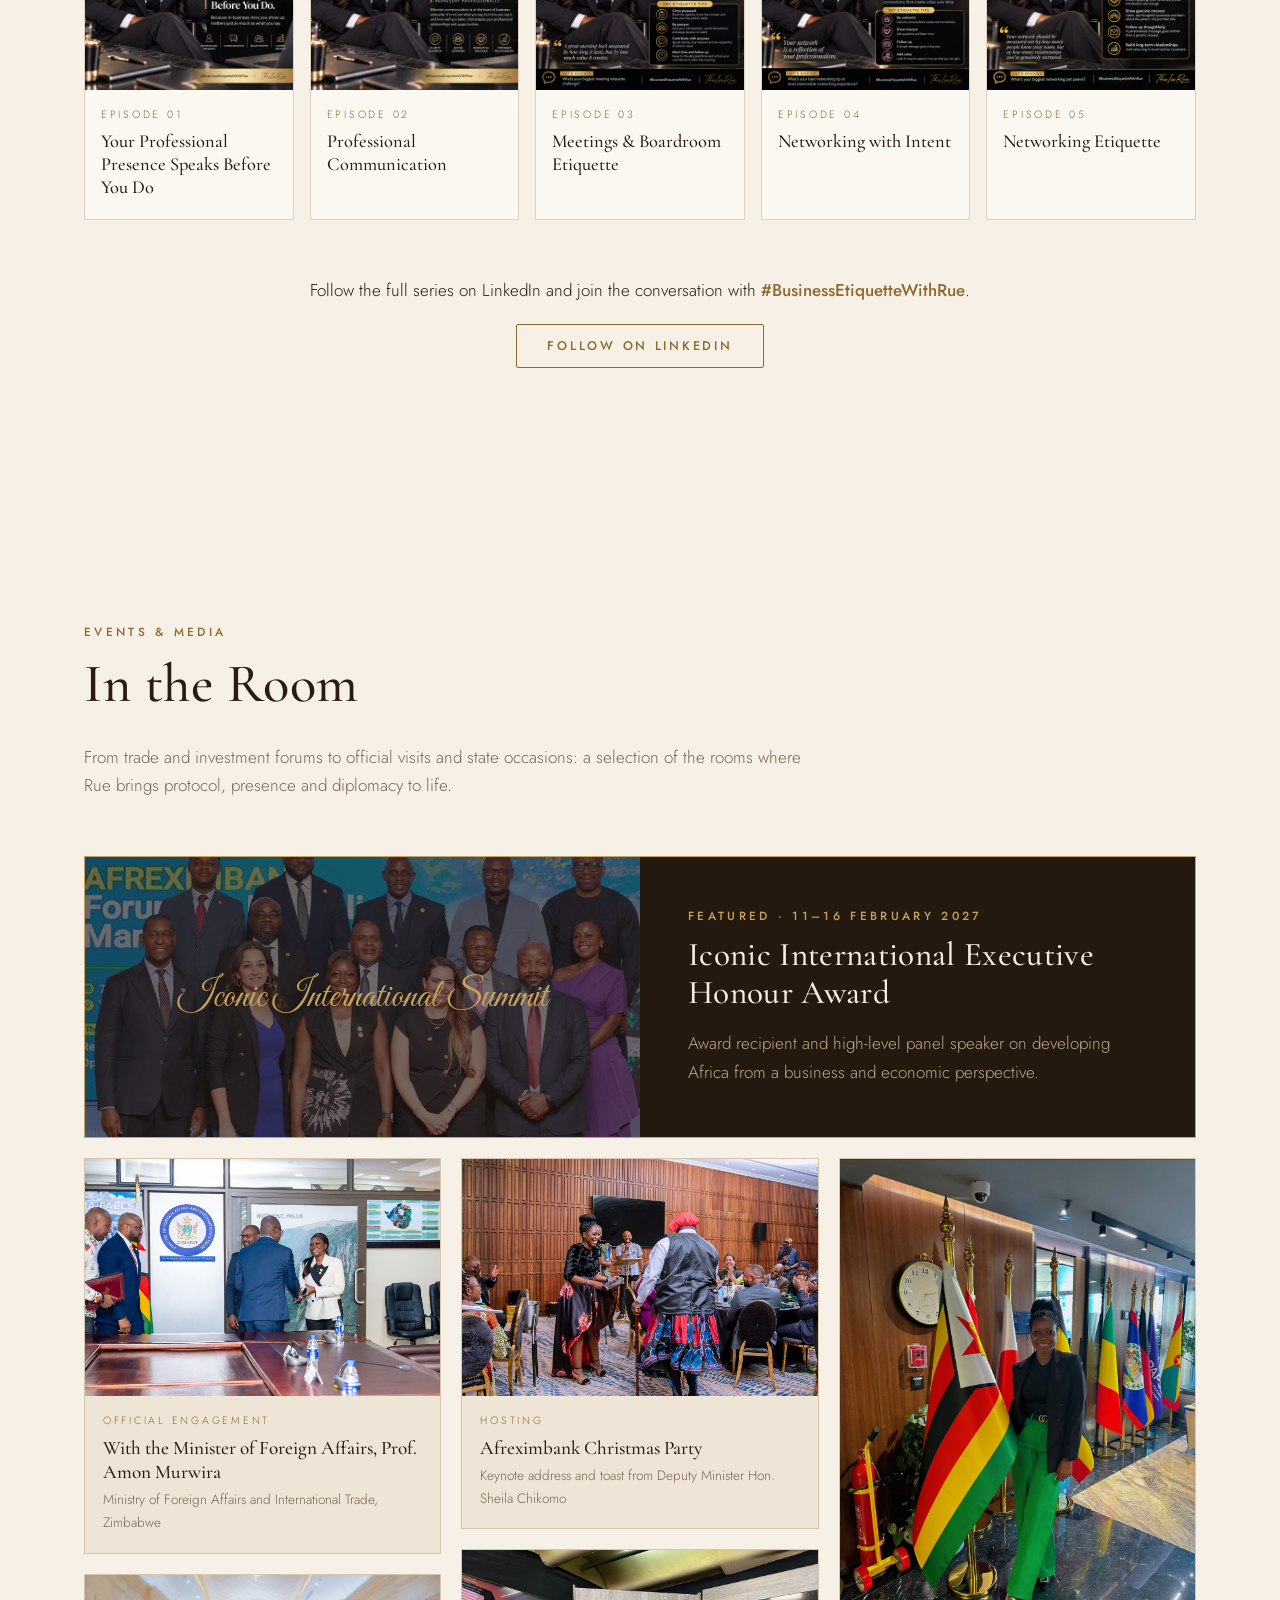
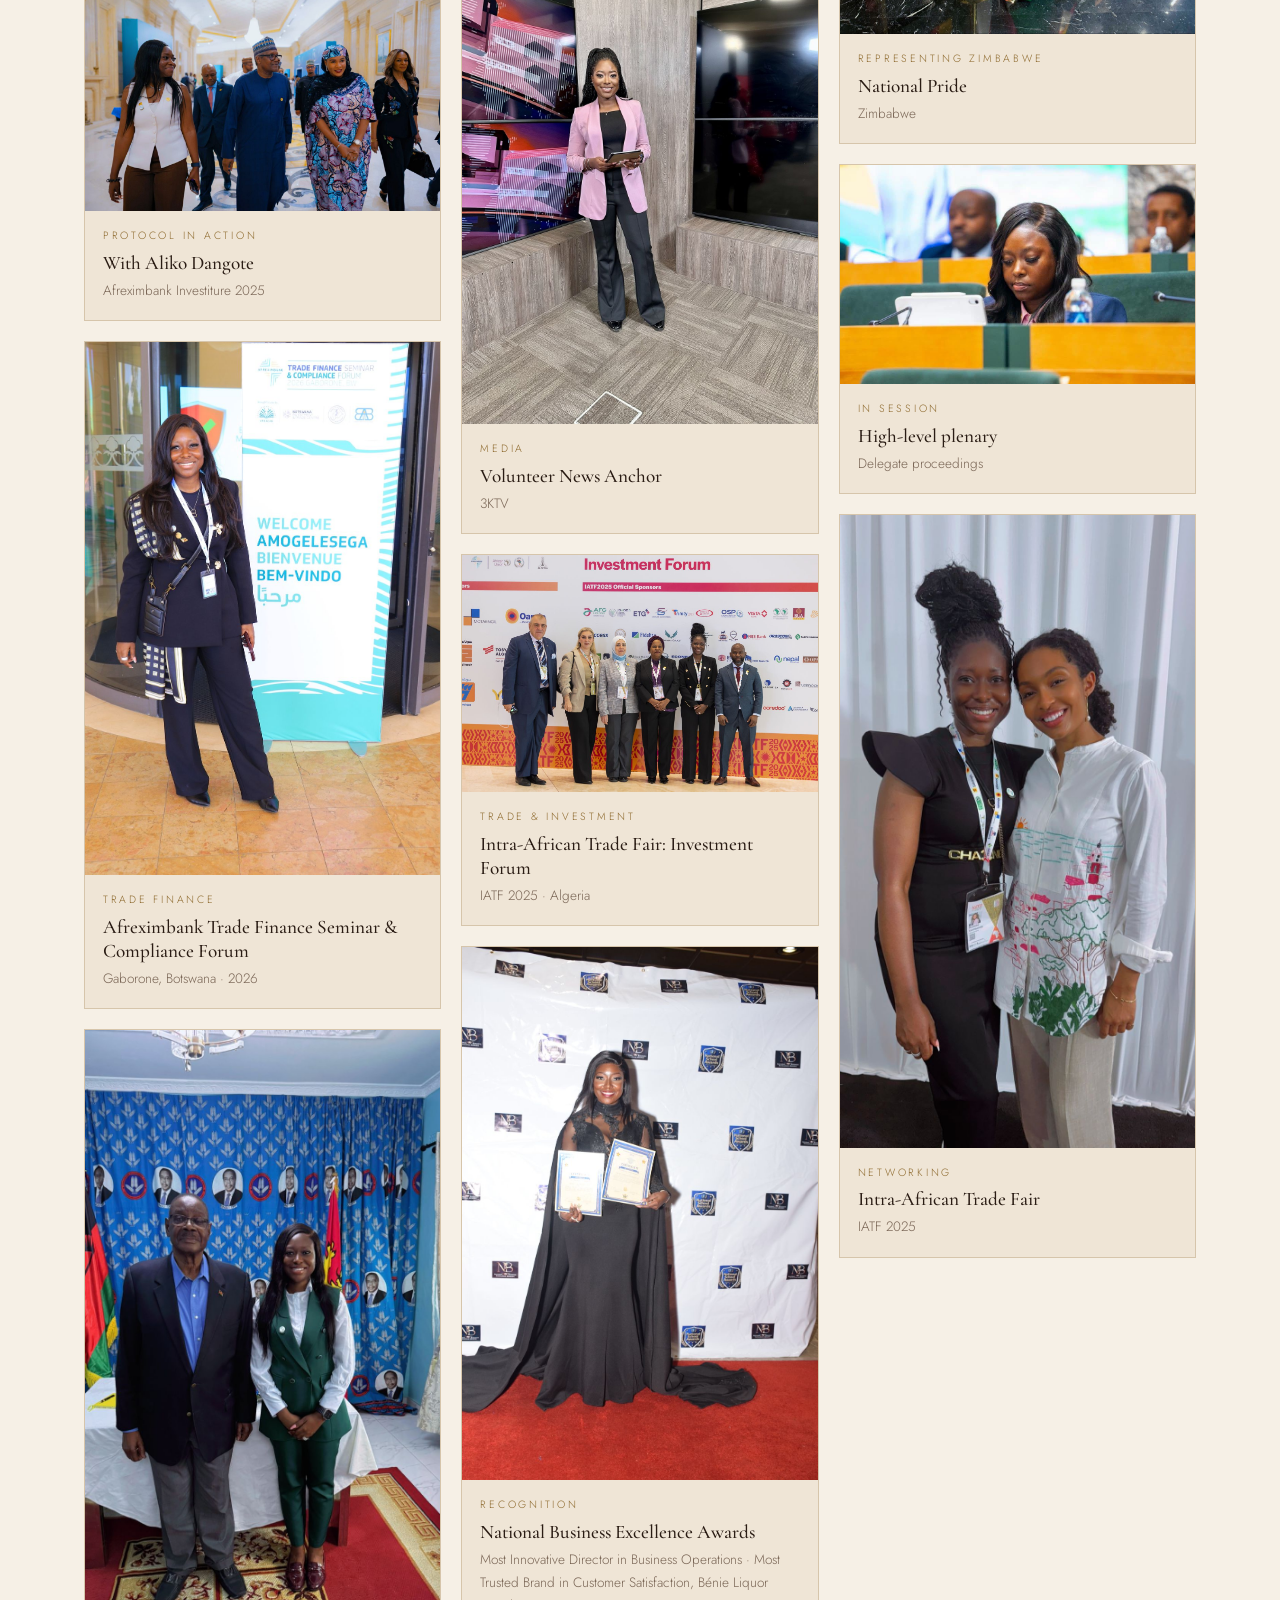
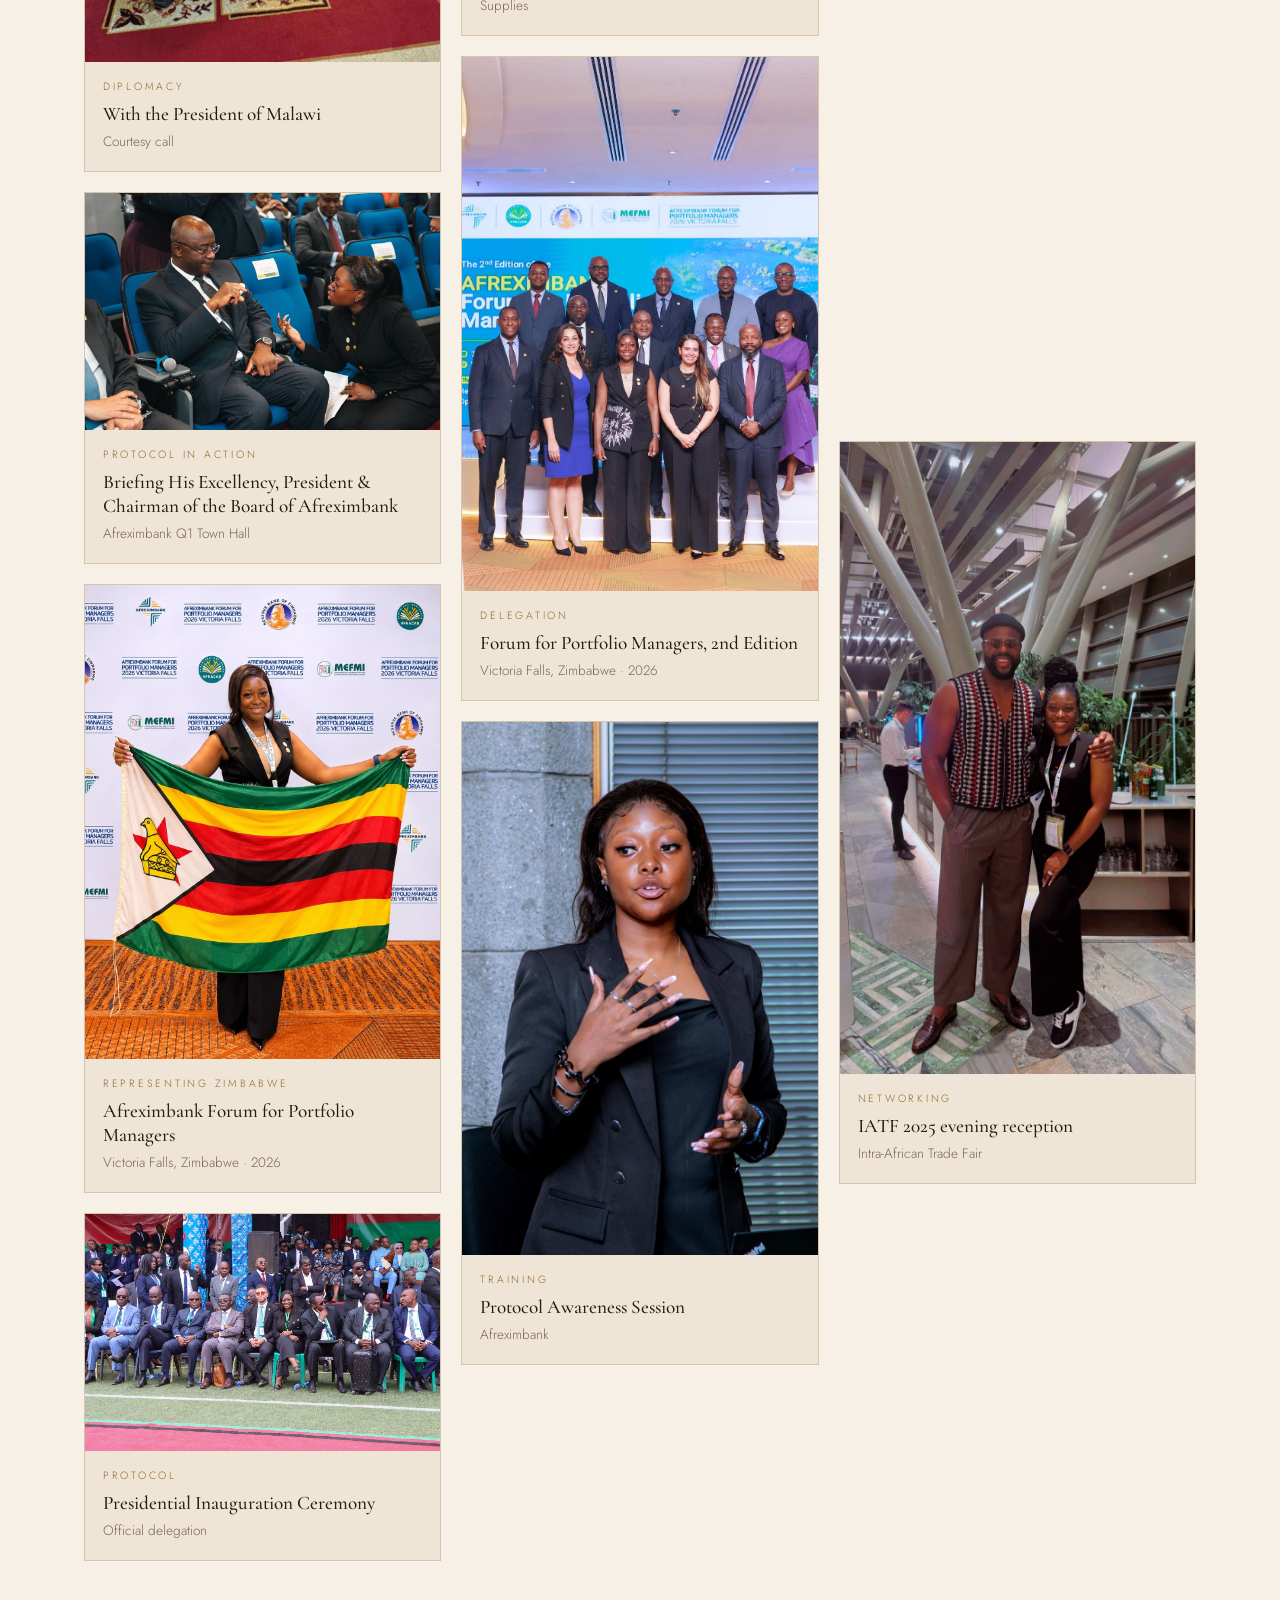
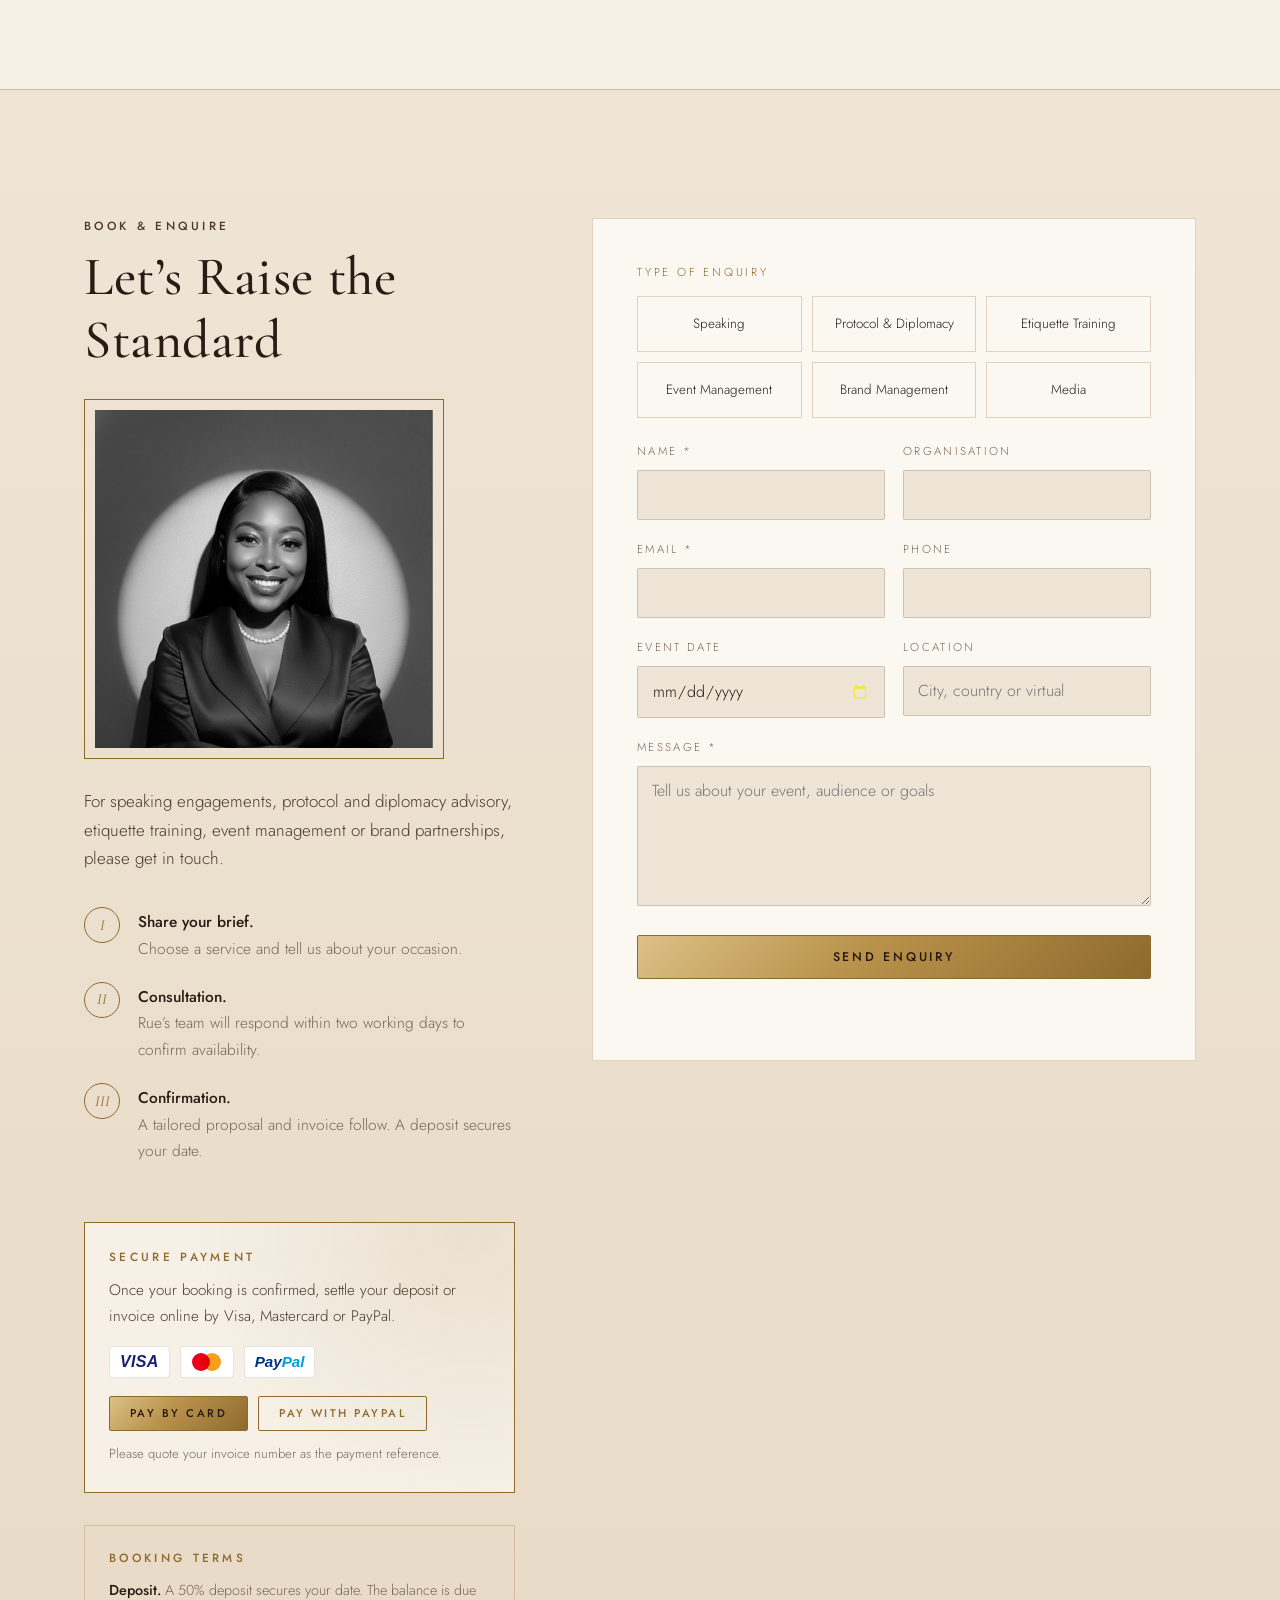
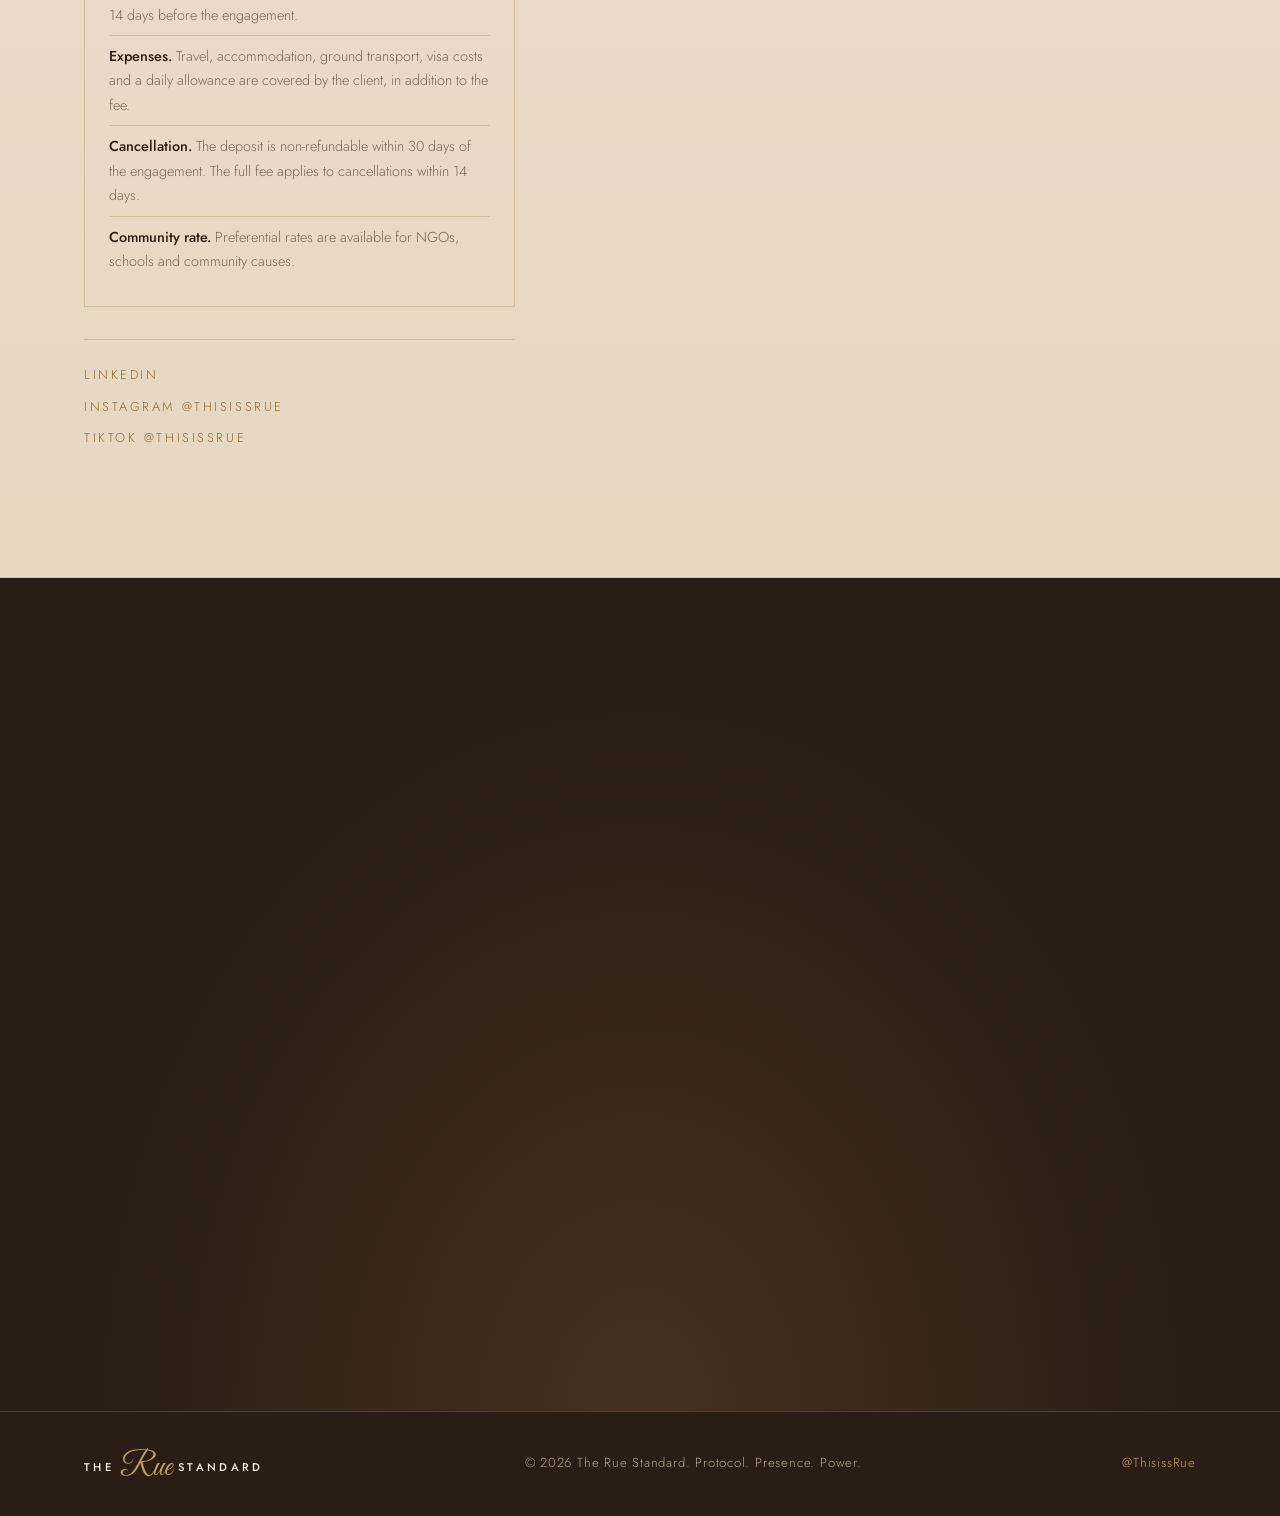
==== commit ec3cbc2f: "Switch to cream, nude and espresso palette Ivory and sand backgrounds with espresso text and antique" ====
--- a/index.html
+++ b/index.html
@@ -7,7 +7,7 @@
   <meta name="description" content="Ruvimbo Karimazondo (Rue) — protocol specialist, speaker and advisor. Book Rue for speaking engagements, protocol and diplomacy advisory, business etiquette training, event management and brand management.">
   <meta property="og:title" content="The Rue Standard">
   <meta property="og:description" content="Protocol. Presence. Power. Book Rue for speaking, protocol, etiquette, diplomacy, events and brand.">
-  <meta name="theme-color" content="#0b0b0c">
+  <meta name="theme-color" content="#f6f0e6">
   <meta property="og:image" content="assets/rue-standing.jpg">
   <link rel="icon" href="assets/favicon.svg" type="image/svg+xml">
   <link rel="preconnect" href="https://fonts.googleapis.com">
@@ -79,7 +79,7 @@
     </section>
 
     <!-- AWARD -->
-    <section class="award">
+    <section class="award theme-dark">
       <div class="container award__inner reveal">
         <div class="award__seal" aria-hidden="true">
           <svg viewBox="0 0 120 120"><defs><path id="c" d="M60 60 m-44 0 a44 44 0 1 1 88 0 a44 44 0 1 1 -88 0"/></defs>
@@ -205,7 +205,7 @@
     </section>
 
     <!-- BÉNIE -->
-    <section class="section section--panel benie" id="benie">
+    <section class="section section--panel benie theme-dark" id="benie">
       <div class="container">
         <div class="benie__intro">
           <div class="reveal">
@@ -322,7 +322,7 @@
           <p>From trade and investment forums to official visits and state occasions: a selection of the rooms where Rue brings protocol, presence and diplomacy to life.</p>
         </header>
         <div class="gallery">
-          <article class="moment moment--feature reveal">
+          <article class="moment moment--feature theme-dark reveal">
             <div class="moment__img"><img src="assets/gallery/victoria-falls-delegates.jpg" alt="" width="933" height="1400" loading="lazy"><span>Iconic International Summit</span></div>
             <div class="moment__body">
               <p class="eyebrow">Featured · 11–16 February 2027</p>
@@ -537,7 +537,7 @@
     </section>
 
     <!-- CLOSING CTA -->
-    <section class="closing">
+    <section class="closing theme-dark">
       <div class="container closing__grid reveal">
         <img class="closing__photo" src="assets/rue-laughing.jpg" alt="Black and white portrait of Rue laughing" width="864" height="1184" loading="lazy">
         <div>
@@ -555,7 +555,7 @@
     <img src="" alt="">
   </dialog>
 
-  <footer class="footer">
+  <footer class="footer theme-dark">
     <div class="container footer__inner">
       <a class="brand" href="#top"><span class="brand__the">The</span><span class="brand__rue">Rue</span><span class="brand__std">Standard</span></a>
       <p>© <span id="year">2026</span> The Rue Standard. Protocol. Presence. Power.</p>
--- a/styles.css
+++ b/styles.css
@@ -1,26 +1,48 @@
 :root {
-  --black: #0b0b0c;
-  --ink: #121214;
-  --panel: #161618;
-  --line: rgba(201, 162, 77, .22);
-  --gold: #c9a24d;
-  --gold-hi: #e8cf8f;
-  --gold-lo: #9a7a33;
-  --text: #ece7dc;
-  --muted: #a8a194;
+  /* Cream & espresso palette */
+  --bg: #f6f0e6;          /* ivory cream */
+  --bg-2: #efe5d6;        /* sand */
+  --bg-3: #e6d7c1;        /* nude */
+  --surface: #fbf8f2;     /* cards, form */
+  --text: #2a1c14;        /* espresso */
+  --body: #4b3a2e;
+  --muted: #7a6656;
+  --gold: #8e6a2e;        /* antique gold, readable on cream */
+  --gold-hi: #6f5020;
+  --gold-lo: #5e431a;
+  --btn-a: #dcc187; --btn-b: #b8914a; --btn-c: #8e6a2e;
+  --on-btn: #241811;
+  --line: rgba(142, 106, 46, .26);
+  --gold-rgb: 142, 106, 46;
+  --bg-rgb: 246, 240, 230;
+  --text-rgb: 42, 28, 20;
+  --shadow: rgba(60, 38, 18, .18);
+  --err: #a4442f;
   --serif: "Cormorant Garamond", Georgia, "Times New Roman", serif;
   --script: "Great Vibes", "Brush Script MT", cursive;
   --sans: "Jost", system-ui, -apple-system, "Segoe UI", sans-serif;
   --radius: 2px;
   --max: 1160px;
-  color-scheme: dark;
+  color-scheme: light;
+}
+
+/* Espresso sections for structure and contrast */
+.theme-dark {
+  --bg: #2a1d15; --bg-2: #24190f; --bg-3: #1d140c; --surface: #33251b;
+  --text: #f4ecdf; --body: #e2d6c4; --muted: #b9a792;
+  --gold: #c9a25a; --gold-hi: #e6cb8e; --gold-lo: #9a7a33;
+  --line: rgba(201, 162, 90, .26);
+  --gold-rgb: 201, 162, 90; --bg-rgb: 42, 29, 21; --text-rgb: 244, 236, 223;
+  --shadow: rgba(0, 0, 0, .45); --err: #e59a8b;
+  color: var(--text);
+  background-color: var(--bg);
 }
 
 *, *::before, *::after { box-sizing: border-box; }
 html { scroll-behavior: smooth; scroll-padding-top: 80px; }
 body {
   margin: 0;
-  background: var(--black);
+  background: var(--bg);
   color: var(--text);
   font: 300 17px/1.7 var(--sans);
   -webkit-font-smoothing: antialiased;
@@ -35,14 +57,14 @@
 strong { font-weight: 500; }
 .gold { color: var(--gold); }
 
-.skip { position: absolute; left: -999px; top: 8px; background: var(--gold); color: var(--black); padding: 8px 14px; z-index: 100; }
+.skip { position: absolute; left: -999px; top: 8px; background: var(--gold); color: var(--surface); padding: 8px 14px; z-index: 100; }
 .skip:focus { left: 8px; }
 
 .container { width: 100%; max-width: var(--max); margin: 0 auto; padding: 0 24px; }
 .narrow { max-width: 760px; }
 .center { text-align: center; }
 .section { padding: clamp(72px, 10vw, 128px) 0; position: relative; }
-.section--panel { background: linear-gradient(180deg, var(--ink), var(--panel)); border-top: 1px solid var(--line); border-bottom: 1px solid var(--line); }
+.section--panel { background: linear-gradient(180deg, var(--bg-2), var(--bg-3)); border-top: 1px solid var(--line); border-bottom: 1px solid var(--line); }
 .section__head { max-width: 720px; margin-bottom: 56px; }
 .section__head p:last-child { color: var(--muted); }
 
@@ -64,10 +86,10 @@
   text-decoration: none; border-radius: var(--radius); border: 1px solid var(--gold);
   cursor: pointer; transition: background .3s, color .3s, transform .3s, box-shadow .3s;
 }
-.btn--gold { background: linear-gradient(135deg, var(--gold-hi), var(--gold) 45%, var(--gold-lo)); color: var(--black); }
-.btn--gold:hover { box-shadow: 0 8px 30px rgba(201, 162, 77, .3); transform: translateY(-1px); }
+.btn--gold { background: linear-gradient(135deg, var(--btn-a), var(--btn-b) 45%, var(--btn-c)); color: var(--on-btn); }
+.btn--gold:hover { box-shadow: 0 8px 30px rgba(var(--gold-rgb), .3); transform: translateY(-1px); }
 .btn--ghost { background: transparent; color: var(--gold); }
-.btn--ghost:hover { background: rgba(201, 162, 77, .1); }
+.btn--ghost:hover { background: rgba(var(--gold-rgb), .1); }
 .btn--sm { padding: 11px 20px; font-size: .7rem; }
 .btn--block { width: 100%; }
 .btn:focus-visible, a:focus-visible, input:focus-visible, select:focus-visible, textarea:focus-visible { outline: 2px solid var(--gold-hi); outline-offset: 3px; }
@@ -79,7 +101,7 @@
 
 /* Nav */
 .nav { position: fixed; inset: 0 0 auto; z-index: 50; transition: background .3s, border-color .3s; border-bottom: 1px solid transparent; }
-.nav.is-scrolled { background: rgba(11, 11, 12, .92); backdrop-filter: blur(10px); border-color: var(--line); }
+.nav.is-scrolled { background: rgba(var(--bg-rgb), .92); backdrop-filter: blur(10px); border-color: var(--line); }
 .nav__inner { max-width: var(--max); margin: 0 auto; padding: 14px 24px; display: flex; align-items: center; justify-content: space-between; }
 .nav__menu { display: flex; align-items: center; gap: 30px; }
 .nav__menu a:not(.btn) { font-size: .76rem; letter-spacing: .2em; text-transform: uppercase; text-decoration: none; color: var(--text); opacity: .85; transition: color .2s; }
@@ -94,18 +116,18 @@
 /* Hero */
 .hero { min-height: 100vh; min-height: 100svh; display: flex; flex-direction: column; justify-content: center; position: relative; overflow: hidden; padding-top: 90px;
   background:
-    radial-gradient(ellipse at 50% 0%, rgba(201,162,77,.14), transparent 60%),
-    repeating-linear-gradient(90deg, transparent 0 119px, rgba(201,162,77,.045) 119px 120px),
-    var(--black);
+    radial-gradient(ellipse at 50% 0%, rgba(var(--gold-rgb), .14), transparent 60%),
+    repeating-linear-gradient(90deg, transparent 0 119px, rgba(var(--gold-rgb), .045) 119px 120px),
+    var(--bg);
 }
 .hero__glow { position: absolute; width: 700px; height: 700px; left: 70%; top: 40%; transform: translate(-50%, -50%); border: 1px solid var(--line); border-radius: 50%; pointer-events: none; }
-.hero__glow::after { content: ""; position: absolute; inset: 60px; border: 1px solid rgba(201,162,77,.12); border-radius: 50%; }
+.hero__glow::after { content: ""; position: absolute; inset: 60px; border: 1px solid rgba(var(--gold-rgb), .12); border-radius: 50%; }
 .hero__inner { position: relative; max-width: var(--max); width: 100%; margin: 0 auto; padding: 40px 24px 64px; display: grid; grid-template-columns: 7fr 5fr; gap: 56px; align-items: center; }
 .hero__text { text-align: left; }
 .hero__photo { margin: 0; position: relative; justify-self: end; width: 100%; max-width: 420px; }
 .hero__photo::before { content: ""; position: absolute; inset: -16px 16px 16px -16px; border: 1px solid var(--gold); pointer-events: none; }
-.hero__photo img { width: 100%; aspect-ratio: 4/5.4; object-fit: cover; object-position: top; position: relative; box-shadow: 0 30px 80px rgba(0,0,0,.6); }
-.hero__photo::after { content: ""; position: absolute; inset: auto 0 0; height: 35%; background: linear-gradient(transparent, rgba(11,11,12,.55)); pointer-events: none; }
+.hero__photo img { width: 100%; aspect-ratio: 4/5.4; object-fit: cover; object-position: top; position: relative; box-shadow: 0 30px 80px var(--shadow); }
+.hero__photo::after { content: ""; position: absolute; inset: auto 0 0; height: 35%; background: linear-gradient(transparent, rgba(30, 20, 12, .25)); pointer-events: none; }
 .hero__inner .eyebrow { margin-bottom: 1.8em; }
 .hero__title { font-size: clamp(3.2rem, 8.5vw, 7rem); font-weight: 400; line-height: 1; margin-bottom: .25em; }
 .hero__title em { font: normal 1.25em/0.8 var(--script); color: var(--gold); padding: 0 .08em; background: linear-gradient(135deg, var(--gold-hi), var(--gold) 50%, var(--gold-lo)); -webkit-background-clip: text; background-clip: text; -webkit-text-fill-color: transparent; }
@@ -120,10 +142,10 @@
 .welcome__grid { display: grid; grid-template-columns: 4fr 7fr; gap: clamp(40px, 7vw, 96px); align-items: center; max-width: 1000px; }
 .welcome__photo { width: 100%; max-width: 360px; aspect-ratio: 4/5; object-fit: cover; object-position: 50% 30%; border: 1px solid var(--gold); padding: 12px; }
 .rule--left { margin-left: 0; }
-.welcome__grid p:not(.lead) { color: #d4cec2; }
+.welcome__grid p:not(.lead) { color: var(--body); }
 
 /* Award */
-.award { border-top: 1px solid var(--line); border-bottom: 1px solid var(--line); background: var(--ink); padding: 48px 0; }
+.award { border-top: 1px solid var(--line); border-bottom: 1px solid var(--line); background: var(--bg-2); padding: 48px 0; }
 .award__inner { display: flex; align-items: center; gap: 40px; max-width: 900px; }
 .award__seal { flex: 0 0 110px; color: var(--gold); }
 .award__text { font-family: var(--serif); font-size: clamp(1.25rem, 2.2vw, 1.6rem); line-height: 1.4; margin: 0; }
@@ -132,11 +154,11 @@
 /* About */
 .about { display: grid; grid-template-columns: 5fr 7fr; gap: clamp(40px, 7vw, 96px); align-items: center; }
 .portrait { margin: 0; }
-.portrait__frame { position: relative; aspect-ratio: 4/5; border: 1px solid var(--gold); padding: 14px; background: var(--ink); }
+.portrait__frame { position: relative; aspect-ratio: 4/5; border: 1px solid var(--gold); padding: 14px; background: var(--bg-2); }
 .portrait__frame::before { content: ""; position: absolute; inset: -14px 14px 14px -14px; border: 1px solid var(--line); pointer-events: none; }
 .portrait__frame img { width: 100%; height: 100%; object-fit: cover; object-position: 50% 15%; position: relative; z-index: 1; }
-.portrait__mono { position: absolute; inset: 14px; display: grid; place-items: center; font: clamp(5rem, 12vw, 8rem)/1 var(--script); color: var(--gold); background: radial-gradient(circle at 50% 40%, rgba(201,162,77,.16), transparent 65%), var(--panel); }
-.about__copy p { color: #d4cec2; }
+.portrait__mono { position: absolute; inset: 14px; display: grid; place-items: center; font: clamp(5rem, 12vw, 8rem)/1 var(--script); color: var(--gold); background: radial-gradient(circle at 50% 40%, rgba(var(--gold-rgb), .16), transparent 65%), var(--bg-3); }
+.about__copy p { color: var(--body); }
 .quote { margin: 36px 0 0; padding: 28px 0 0 28px; border-left: 1px solid var(--gold); font: italic 1.7rem/1.35 var(--serif); color: var(--gold-hi); }
 .signature { display: block; font: 2.6rem/1 var(--script); color: var(--gold); margin-top: 12px; font-style: normal; }
 .signature--lg { font-size: clamp(4rem, 10vw, 6rem); margin: 0 0 8px; }
@@ -148,18 +170,18 @@
 .topics span { font: italic 1.4rem/1 var(--serif); color: var(--gold); min-width: 32px; padding-top: 4px; }
 .topics h4 { font-size: 1.45rem; margin-bottom: .3em; }
 .topics p { color: var(--muted); margin: 0; font-size: .98rem; }
-.featured { border: 1px solid var(--gold); padding: clamp(28px, 5vw, 56px); position: relative; background: radial-gradient(ellipse at top right, rgba(201,162,77,.1), transparent 60%); margin-bottom: 56px; }
+.featured { border: 1px solid var(--gold); padding: clamp(28px, 5vw, 56px); position: relative; background: radial-gradient(ellipse at top right, rgba(var(--gold-rgb), .1), transparent 60%); margin-bottom: 56px; }
 .featured::before { content: ""; position: absolute; inset: 8px; border: 1px solid var(--line); pointer-events: none; }
 .featured h3 { font-size: clamp(1.7rem, 3vw, 2.4rem); max-width: 760px; }
-.featured p:last-child { color: #d4cec2; max-width: 760px; margin: 0; }
+.featured p:last-child { color: var(--body); max-width: 760px; margin: 0; }
 .formats { text-align: center; }
 .chips { list-style: none; padding: 0; margin: 0 0 36px; display: flex; flex-wrap: wrap; justify-content: center; gap: 12px; }
 .chips li { border: 1px solid var(--line); padding: 9px 18px; font-size: .85rem; letter-spacing: .08em; color: var(--text); }
 
 /* Services cards */
 .cards { display: grid; grid-template-columns: repeat(3, 1fr); gap: 1px; background: var(--line); border: 1px solid var(--line); }
-.card { background: var(--black); padding: 44px 36px; display: flex; flex-direction: column; transition: background .35s; position: relative; }
-.card:hover { background: var(--ink); }
+.card { background: var(--surface); padding: 44px 36px; display: flex; flex-direction: column; transition: background .35s; position: relative; }
+.card:hover { background: var(--bg-2); }
 .card::after { content: ""; position: absolute; left: 36px; right: 36px; top: 0; height: 2px; background: var(--gold); transform: scaleX(0); transform-origin: left; transition: transform .45s; }
 .card:hover::after { transform: scaleX(1); }
 .card__num { font: italic 1.3rem/1 var(--serif); color: var(--gold); margin-bottom: 26px; }
@@ -168,12 +190,12 @@
 .card__link { color: var(--gold); text-decoration: none; font-size: .74rem; letter-spacing: .22em; text-transform: uppercase; font-weight: 500; margin-top: 8px; }
 .card__link span { display: inline-block; transition: transform .3s; }
 .card__link:hover span { transform: translateX(5px); }
-.card--cta { background: linear-gradient(160deg, rgba(201,162,77,.14), var(--black) 70%); justify-content: center; }
+.card--cta { background: linear-gradient(160deg, rgba(var(--gold-rgb), .14), var(--bg) 70%); justify-content: center; }
 .card--cta .btn { align-self: flex-start; margin-top: 8px; }
 
 /* Bénie */
 .benie__intro { display: grid; grid-template-columns: 7fr 5fr; gap: clamp(40px, 6vw, 80px); align-items: center; margin-bottom: 64px; }
-.benie__intro p { color: #d4cec2; }
+.benie__intro p { color: var(--body); }
 .benie__tagline { font: italic clamp(1.4rem, 2.4vw, 1.8rem)/1.3 var(--serif); color: var(--gold-hi) !important; }
 .benie__vm { display: grid; grid-template-columns: 1fr 1fr; gap: 20px; margin: 28px 0 20px; }
 .benie__vm div { border-left: 1px solid var(--gold); padding-left: 18px; }
@@ -181,8 +203,8 @@
 .benie__vm p { font: 500 1.15rem/1.35 var(--serif); color: var(--text) !important; margin: 6px 0 0; }
 .benie__values { font-size: .76rem; letter-spacing: .24em; text-transform: uppercase; color: var(--muted) !important; }
 .benie__visual { margin: 0; position: relative; justify-self: end; width: 100%; max-width: 400px; }
-.benie__visual > img:first-child { width: 100%; aspect-ratio: 4/5; object-fit: cover; border: 1px solid var(--gold); padding: 10px; background: var(--black); }
-.benie__logo { position: absolute; left: -36px; bottom: -36px; width: 140px; height: 140px; border-radius: 50%; border: 1px solid var(--gold); box-shadow: 0 20px 50px rgba(0,0,0,.6); }
+.benie__visual > img:first-child { width: 100%; aspect-ratio: 4/5; object-fit: cover; border: 1px solid var(--gold); padding: 10px; background: var(--bg); }
+.benie__logo { position: absolute; left: -36px; bottom: -36px; width: 140px; height: 140px; border-radius: 50%; border: 1px solid var(--gold); box-shadow: 0 20px 50px var(--shadow); }
 .benie__stats { list-style: none; padding: 0; margin: 0 0 64px; display: grid; grid-template-columns: repeat(4, 1fr); border: 1px solid var(--line); }
 .benie__stats li { padding: 28px 20px; text-align: center; border-right: 1px solid var(--line); }
 .benie__stats li:last-child { border-right: 0; }
@@ -194,11 +216,11 @@
 .benie__exp h4 { font-size: 1.35rem; margin: 12px 0 8px; }
 .benie__exp p { color: var(--muted); font-size: .93rem; margin: 0; }
 .benie__services { display: grid; grid-template-columns: 1fr 1fr 1fr; gap: 1px; background: var(--line); border: 1px solid var(--line); margin-bottom: 56px; }
-.benie__services > div { background: var(--black); padding: 32px 28px; }
+.benie__services > div { background: var(--surface); padding: 32px 28px; }
 .benie__services ul { list-style: none; padding: 0; margin: 0; }
-.benie__services li { padding: 7px 0 7px 18px; position: relative; font-size: .95rem; color: #d4cec2; }
+.benie__services li { padding: 7px 0 7px 18px; position: relative; font-size: .95rem; color: var(--body); }
 .benie__services li::before { content: ""; position: absolute; left: 0; top: 50%; width: 6px; height: 6px; border: 1px solid var(--gold); transform: translateY(-50%) rotate(45deg); }
-.benie__award { background: radial-gradient(circle at 70% 20%, rgba(201,162,77,.16), transparent 65%), var(--black) !important; }
+.benie__award { background: radial-gradient(circle at 70% 20%, rgba(var(--gold-rgb), .16), transparent 65%), var(--bg) !important; }
 .benie__award p:not(.eyebrow) { font: 500 1.3rem/1.3 var(--serif); margin-bottom: .8em; }
 .benie__cta { text-align: center; }
 .benie__process { font: italic 1.4rem/1.4 var(--serif); color: var(--gold-hi); }
@@ -207,29 +229,29 @@
 
 /* Episodes */
 .episodes { display: grid; grid-template-columns: repeat(5, 1fr); gap: 16px; margin-bottom: 56px; }
-.episode { all: unset; box-sizing: border-box; cursor: zoom-in; display: flex; flex-direction: column; border: 1px solid var(--line); background: var(--black); transition: border-color .3s, transform .3s; }
+.episode { all: unset; box-sizing: border-box; cursor: zoom-in; display: flex; flex-direction: column; border: 1px solid var(--line); background: var(--surface); transition: border-color .3s, transform .3s; }
 .episode:hover, .episode:focus-visible { border-color: var(--gold); transform: translateY(-4px); }
 .episode:focus-visible { outline: 2px solid var(--gold-hi); outline-offset: 3px; }
 .episode img { width: 100%; aspect-ratio: 1; object-fit: cover; }
 .episode__meta { padding: 16px 16px 20px; display: block; }
 .episode__meta span { display: block; font-size: .66rem; letter-spacing: .26em; text-transform: uppercase; color: var(--gold); margin-bottom: 6px; }
 .episode__meta strong { display: block; font: 500 1.15rem/1.25 var(--serif); color: var(--text); }
-.lightbox { border: 1px solid var(--gold); padding: 0; background: var(--black); max-width: min(92vw, 820px); width: 100%; }
-.lightbox::backdrop { background: rgba(0,0,0,.85); }
+.lightbox { border: 1px solid var(--gold); padding: 0; background: var(--surface); max-width: min(92vw, 820px); width: 100%; }
+.lightbox::backdrop { background: rgba(30, 20, 12, .85); }
 .lightbox img { width: 100%; height: auto; max-height: 88vh; object-fit: contain; }
-.lightbox__close { position: absolute; top: 8px; right: 8px; width: 40px; height: 40px; border: 1px solid var(--gold); background: rgba(11,11,12,.8); color: var(--gold); font-size: 1.6rem; line-height: 1; cursor: pointer; }
+.lightbox__close { position: absolute; top: 8px; right: 8px; width: 40px; height: 40px; border: 1px solid var(--gold); background: rgba(var(--bg-rgb), .8); color: var(--gold); font-size: 1.6rem; line-height: 1; cursor: pointer; }
 
 /* Media */
 .gallery { margin-bottom: 20px; }
-.moment--feature { display: grid; grid-template-columns: 1fr 1fr; border: 1px solid var(--gold); background: var(--ink); }
-.moment__img { position: relative; overflow: hidden; display: grid; place-items: center; min-height: 280px; background: var(--panel); }
-.moment__img img { position: absolute; inset: 0; width: 100%; height: 100%; object-fit: cover; object-position: 50% 60%; opacity: .35; }
+.moment--feature { display: grid; grid-template-columns: 1fr 1fr; border: 1px solid var(--gold); background: var(--bg-2); }
+.moment__img { position: relative; overflow: hidden; display: grid; place-items: center; min-height: 280px; background: var(--bg-3); }
+.moment__img img { position: absolute; inset: 0; width: 100%; height: 100%; object-fit: cover; object-position: 50% 60%; opacity: .4; }
 .moment__img span { position: relative; font: 2.4rem/1.1 var(--script); color: var(--gold); text-align: center; padding: 0 16px; }
 .moment__body { padding: clamp(28px, 4vw, 48px); display: flex; flex-direction: column; justify-content: center; }
 .moment__body h3 { font-size: clamp(1.6rem, 2.6vw, 2.1rem); }
 .moment__body p:last-child { color: var(--muted); margin: 0; }
 .shots { columns: 3 300px; column-gap: 20px; }
-.shot { break-inside: avoid; margin: 0 0 20px; border: 1px solid var(--line); background: var(--ink); transition: border-color .3s; }
+.shot { break-inside: avoid; margin: 0 0 20px; border: 1px solid var(--line); background: var(--bg-2); transition: border-color .3s; }
 .shot:hover { border-color: var(--gold); }
 .shot__btn { all: unset; display: block; cursor: zoom-in; overflow: hidden; }
 .shot__btn:focus-visible { outline: 2px solid var(--gold-hi); outline-offset: 2px; }
@@ -242,7 +264,7 @@
 
 /* Booking */
 .book__grid { display: grid; grid-template-columns: 5fr 7fr; gap: clamp(40px, 6vw, 80px); align-items: start; }
-.book__intro > p { color: #d4cec2; }
+.book__intro > p { color: var(--body); }
 .book__photo { width: 100%; max-width: 360px; aspect-ratio: 1; object-fit: cover; object-position: 50% 25%; border: 1px solid var(--gold); padding: 10px; margin: 8px 0 28px; filter: contrast(1.05); }
 .steps { list-style: none; counter-reset: s; padding: 0; margin: 36px 0; }
 .steps li { counter-increment: s; position: relative; padding: 0 0 22px 54px; color: var(--muted); font-size: .97rem; }
@@ -252,43 +274,43 @@
 .socials a { color: var(--gold); text-decoration: none; font-size: .8rem; letter-spacing: .2em; text-transform: uppercase; }
 .socials a:hover { color: var(--gold-hi); }
 
-.form { background: var(--black); border: 1px solid var(--line); padding: clamp(24px, 4vw, 44px); }
+.form { background: var(--surface); border: 1px solid var(--line); padding: clamp(24px, 4vw, 44px); }
 .services-pick { border: 0; padding: 0; margin: 0 0 24px; display: grid; grid-template-columns: repeat(3, 1fr); gap: 10px; }
 .services-pick legend { font-size: .72rem; letter-spacing: .24em; text-transform: uppercase; color: var(--gold); margin-bottom: 14px; padding: 0; }
 .services-pick label { position: relative; cursor: pointer; }
 .services-pick input { position: absolute; opacity: 0; inset: 0; }
 .services-pick span { display: flex; align-items: center; justify-content: center; text-align: center; min-height: 56px; padding: 8px 10px; border: 1px solid var(--line); font-size: .84rem; line-height: 1.25; transition: all .25s; }
 .services-pick label:hover span { border-color: var(--gold); }
-.services-pick input:checked + span { background: rgba(201,162,77,.14); border-color: var(--gold); color: var(--gold-hi); }
+.services-pick input:checked + span { background: rgba(var(--gold-rgb), .14); border-color: var(--gold); color: var(--gold-hi); }
 .services-pick input:focus-visible + span { outline: 2px solid var(--gold-hi); outline-offset: 2px; }
 .row { display: grid; grid-template-columns: 1fr 1fr; gap: 18px; }
 .row[hidden] { display: none; }
 .field { display: block; margin-bottom: 20px; }
 .field > span { display: block; font-size: .72rem; letter-spacing: .2em; text-transform: uppercase; color: var(--muted); margin-bottom: 8px; }
 .field input, .field select, .field textarea {
-  width: 100%; background: var(--ink); border: 1px solid rgba(236,231,220,.14); color: var(--text);
+  width: 100%; background: var(--bg-2); border: 1px solid rgba(var(--text-rgb), .18); color: var(--text);
   padding: 13px 14px; font: 300 1rem/1.4 var(--sans); border-radius: var(--radius); transition: border-color .2s;
 }
 .field input:focus, .field select:focus, .field textarea:focus { border-color: var(--gold); outline: none; }
 .field select { appearance: none; background-image: linear-gradient(45deg, transparent 50%, var(--gold) 50%), linear-gradient(135deg, var(--gold) 50%, transparent 50%); background-position: calc(100% - 18px) 50%, calc(100% - 13px) 50%; background-size: 5px 5px; background-repeat: no-repeat; }
 .field input::-webkit-calendar-picker-indicator { filter: invert(.75) sepia(1) saturate(3) hue-rotate(5deg); }
 .field textarea { resize: vertical; }
-.is-invalid input, .is-invalid textarea, input.is-invalid, textarea.is-invalid { border-color: #d27a6a !important; }
-.services-pick.is-invalid span { border-color: #d27a6a; }
+.is-invalid input, .is-invalid textarea, input.is-invalid, textarea.is-invalid { border-color: var(--err) !important; }
+.services-pick.is-invalid span { border-color: var(--err); }
 .hp { position: absolute; left: -9999px; }
 .form__status { margin: 16px 0 0; min-height: 1.4em; font-size: .95rem; text-align: center; }
 .form__status.ok { color: var(--gold-hi); }
-.form__status.err { color: #e59a8b; }
+.form__status.err { color: var(--err); }
 
 /* Payments */
 .formats__pay { margin: 18px 0 0; font-size: .92rem; color: var(--muted); }
 .formats__pay a { text-decoration: none; }
-.payments { border: 1px solid var(--gold); padding: 26px 24px; margin: 0 0 32px; background: radial-gradient(circle at 90% 0%, rgba(201,162,77,.12), transparent 60%), var(--black); }
-.payments > p:not(.eyebrow) { color: #d4cec2; font-size: .95rem; }
+.payments { border: 1px solid var(--gold); padding: 26px 24px; margin: 0 0 32px; background: radial-gradient(circle at 90% 0%, rgba(var(--gold-rgb), .12), transparent 60%), var(--bg); }
+.payments > p:not(.eyebrow) { color: var(--body); font-size: .95rem; }
 .payments__btns { display: flex; flex-wrap: wrap; gap: 10px; margin: 18px 0 12px; }
 .payments__note { font-size: .82rem !important; color: var(--muted) !important; margin: 0; }
 .paymarks { display: flex; gap: 10px; align-items: center; flex-wrap: wrap; }
-.pm { height: 32px; min-width: 54px; padding: 0 10px; border-radius: 4px; background: #f4f1ea; display: inline-flex; align-items: center; justify-content: center; }
+.pm { height: 32px; min-width: 54px; padding: 0 10px; border-radius: 4px; background: #fff; border: 1px solid rgba(var(--text-rgb), .12); display: inline-flex; align-items: center; justify-content: center; }
 .pm--visa { font: italic 800 1rem/1 Arial, sans-serif; color: #1a1f71; letter-spacing: .02em; }
 .pm--mc i { width: 18px; height: 18px; border-radius: 50%; display: block; background: #eb001b; }
 .pm--mc i + i { background: #f79e1b; margin-left: -7px; mix-blend-mode: multiply; }
@@ -303,14 +325,14 @@
 .terms strong { color: var(--text); }
 
 /* Closing */
-.closing { padding: clamp(80px, 12vw, 150px) 0; background: radial-gradient(ellipse at 50% 100%, rgba(201,162,77,.16), transparent 60%), var(--black); }
+.closing { padding: clamp(80px, 12vw, 150px) 0; background: radial-gradient(ellipse at 50% 100%, rgba(var(--gold-rgb), .16), transparent 60%), var(--bg); }
 .closing__grid { display: grid; grid-template-columns: 5fr 7fr; gap: clamp(40px, 7vw, 96px); align-items: center; }
 .closing__photo { width: 100%; max-width: 440px; aspect-ratio: 4/5; object-fit: cover; object-position: 50% 20%; border: 1px solid var(--gold); padding: 12px; }
 .closing h2 { margin-bottom: .2em; }
 .closing p:not(.signature) { font: italic 1.5rem/1.4 var(--serif); color: var(--gold-hi); margin-bottom: 36px; }
 
 /* Footer */
-.footer { border-top: 1px solid var(--line); padding: 36px 0; }
+.footer { border-top: 1px solid var(--line); padding: 36px 0; background: var(--bg); }
 .footer__inner { display: flex; align-items: center; justify-content: space-between; gap: 20px; flex-wrap: wrap; }
 .footer p { margin: 0; font-size: .82rem; color: var(--muted); letter-spacing: .06em; }
 .footer__social { color: var(--gold) !important; }
@@ -342,7 +364,7 @@
 @media (max-width: 860px) {
   .nav__toggle { display: block; z-index: 2; }
   .nav__menu {
-    position: fixed; inset: 0; background: rgba(11,11,12,.98); flex-direction: column; justify-content: center; gap: 28px;
+    position: fixed; inset: 0; background: rgba(var(--bg-rgb), .98); flex-direction: column; justify-content: center; gap: 28px;
     opacity: 0; visibility: hidden; transition: opacity .3s, visibility .3s;
   }
   .nav__menu.is-open { opacity: 1; visibility: visible; }
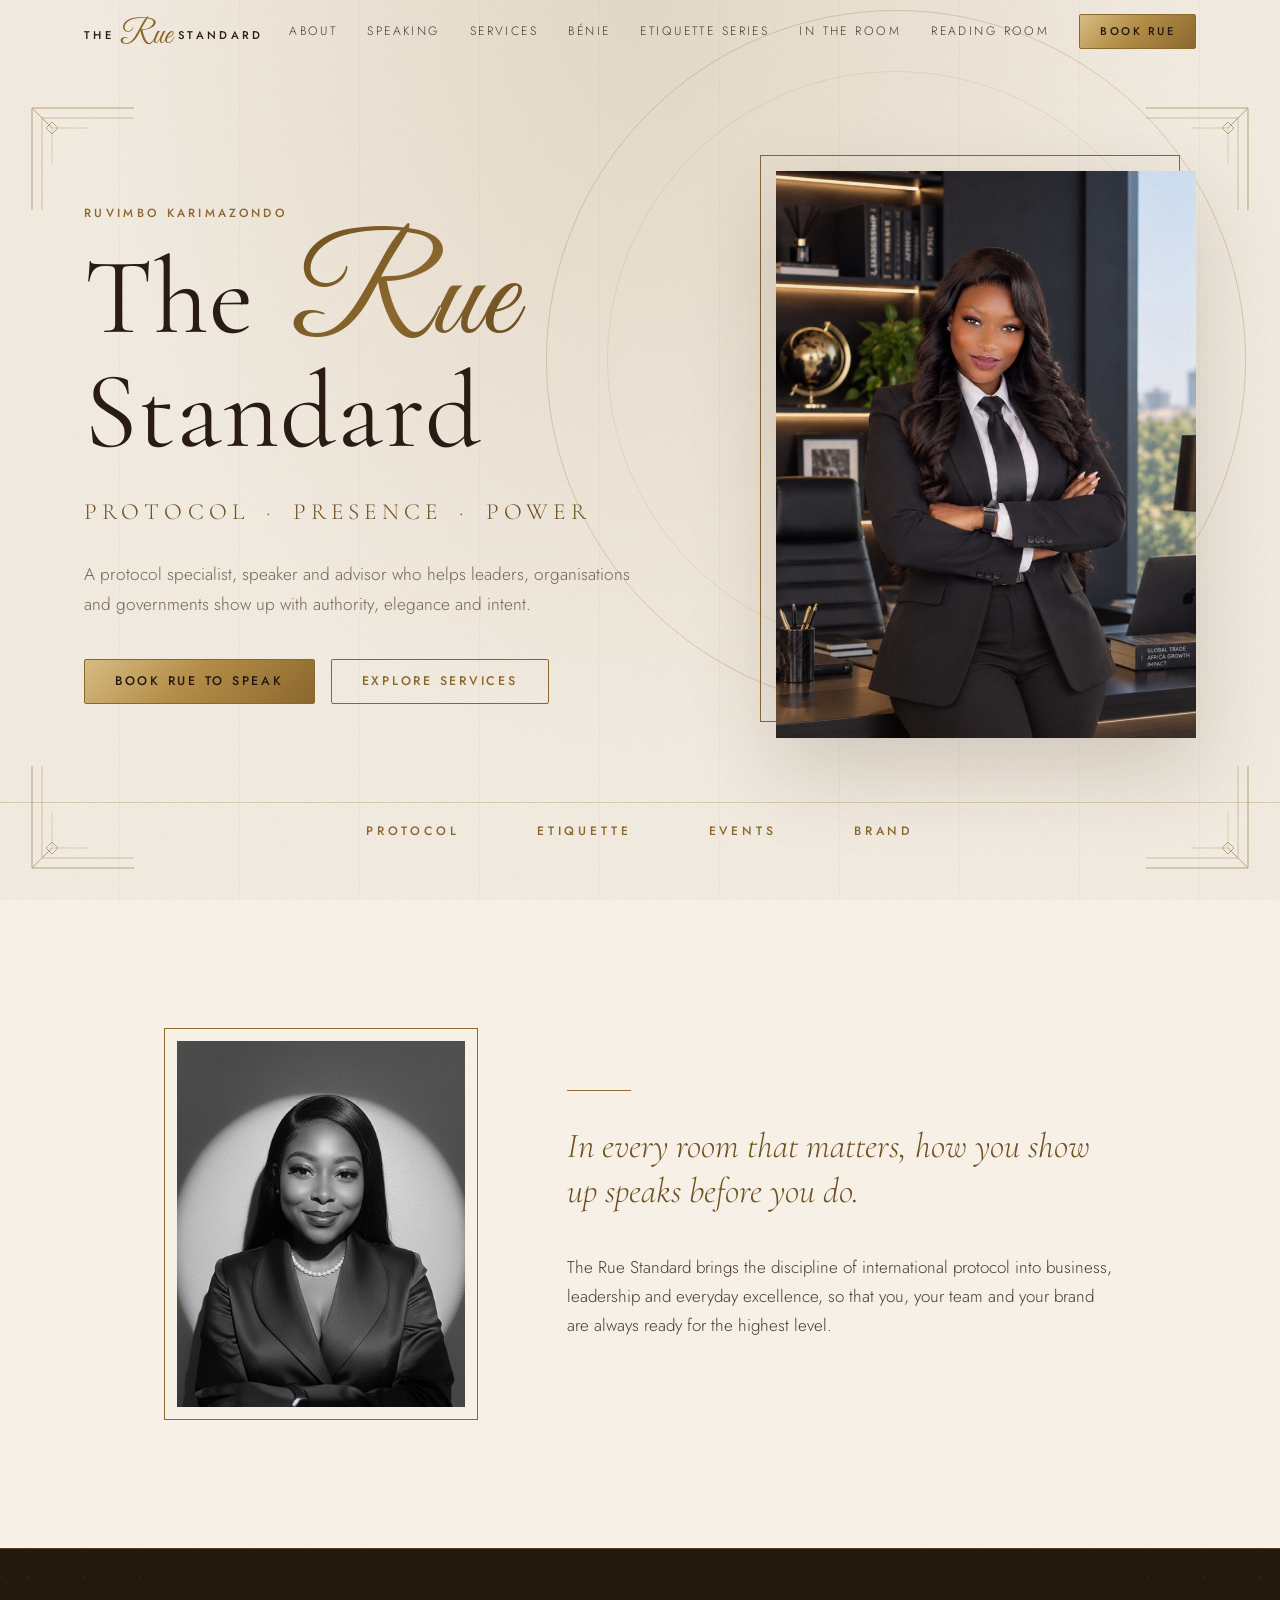
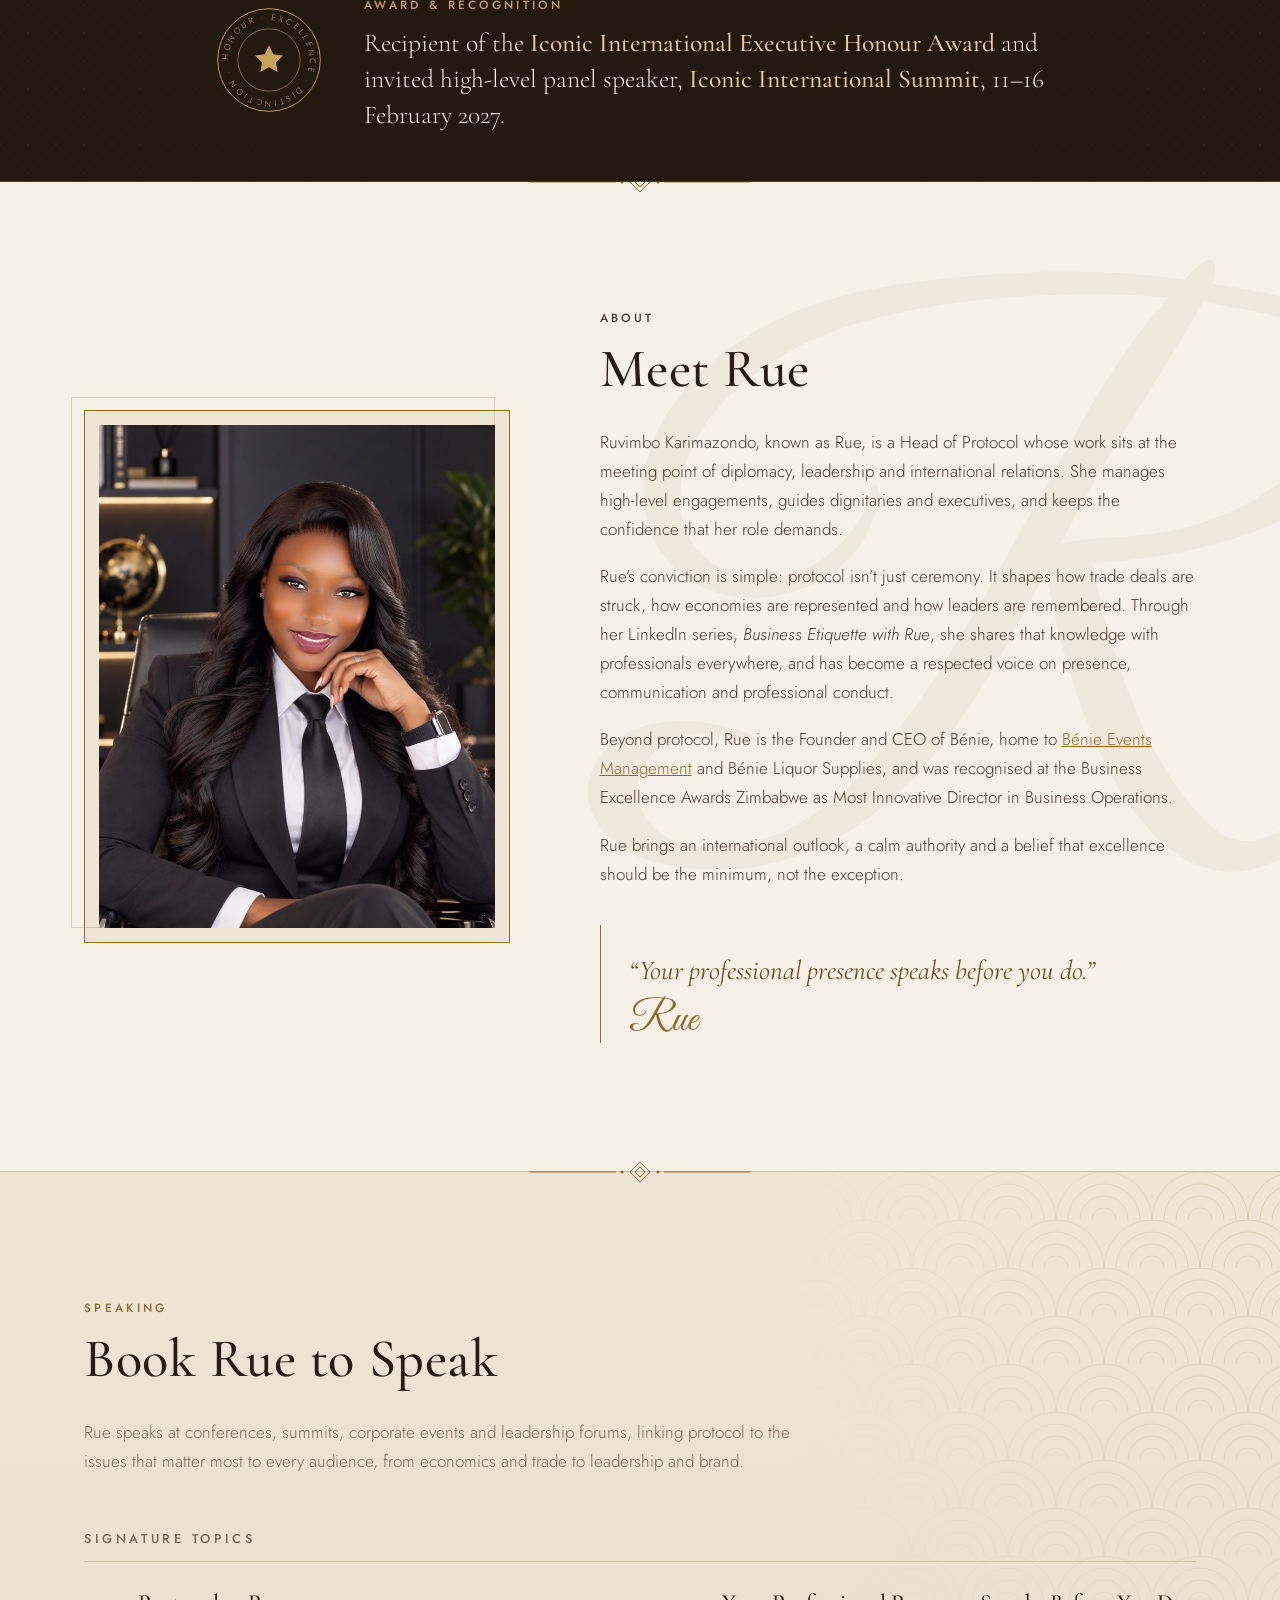
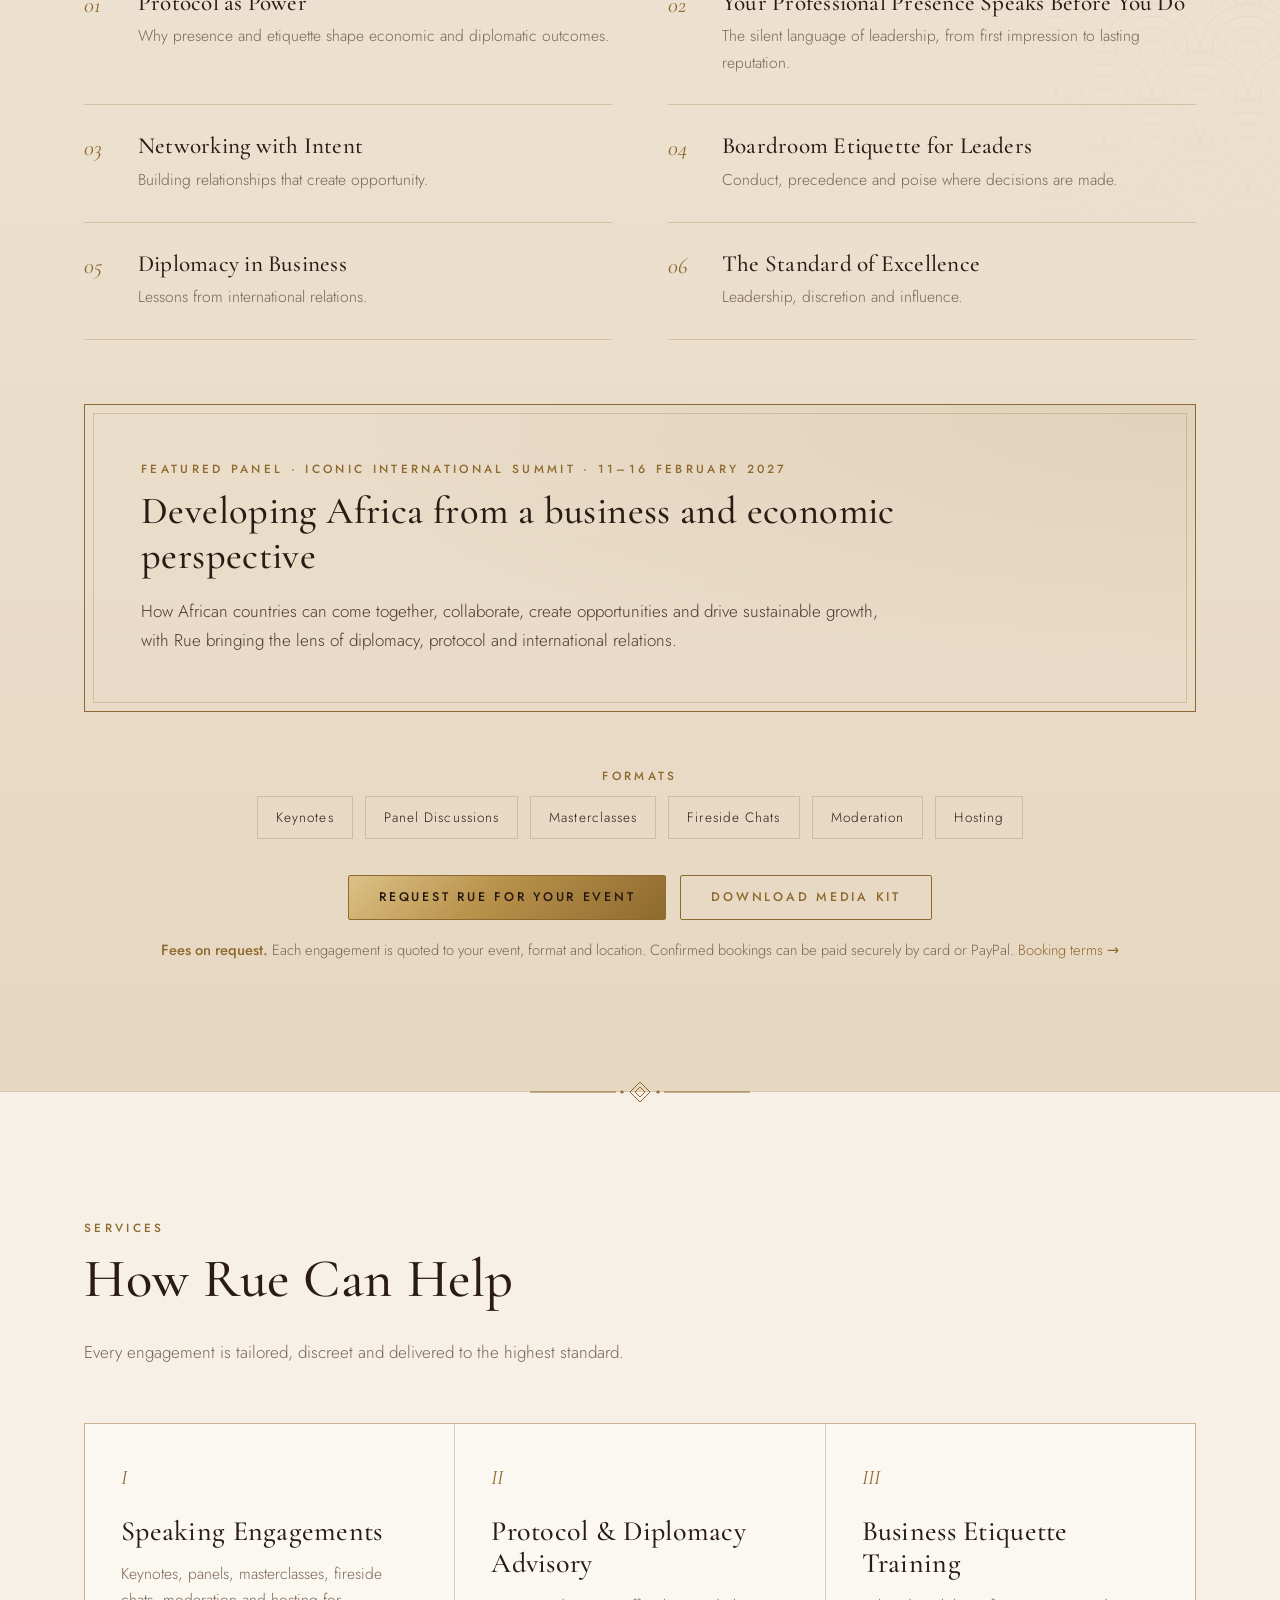
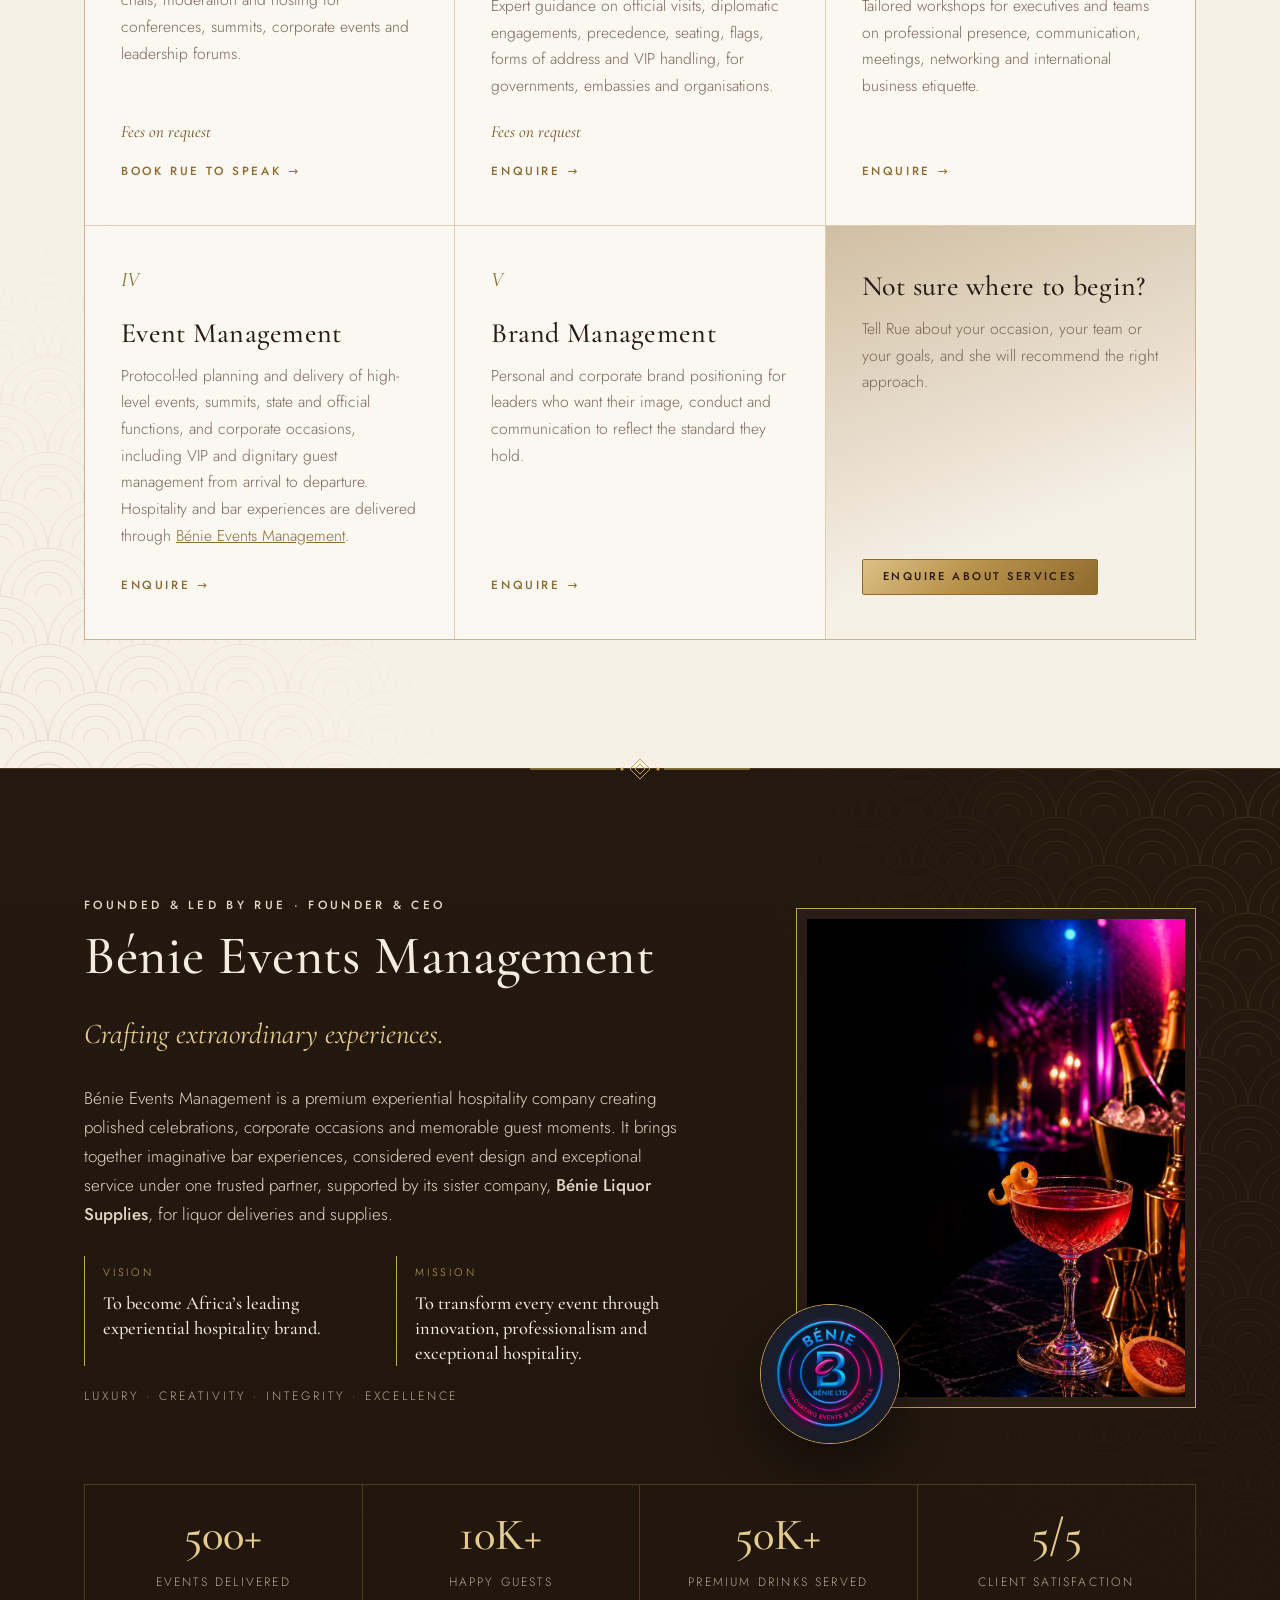
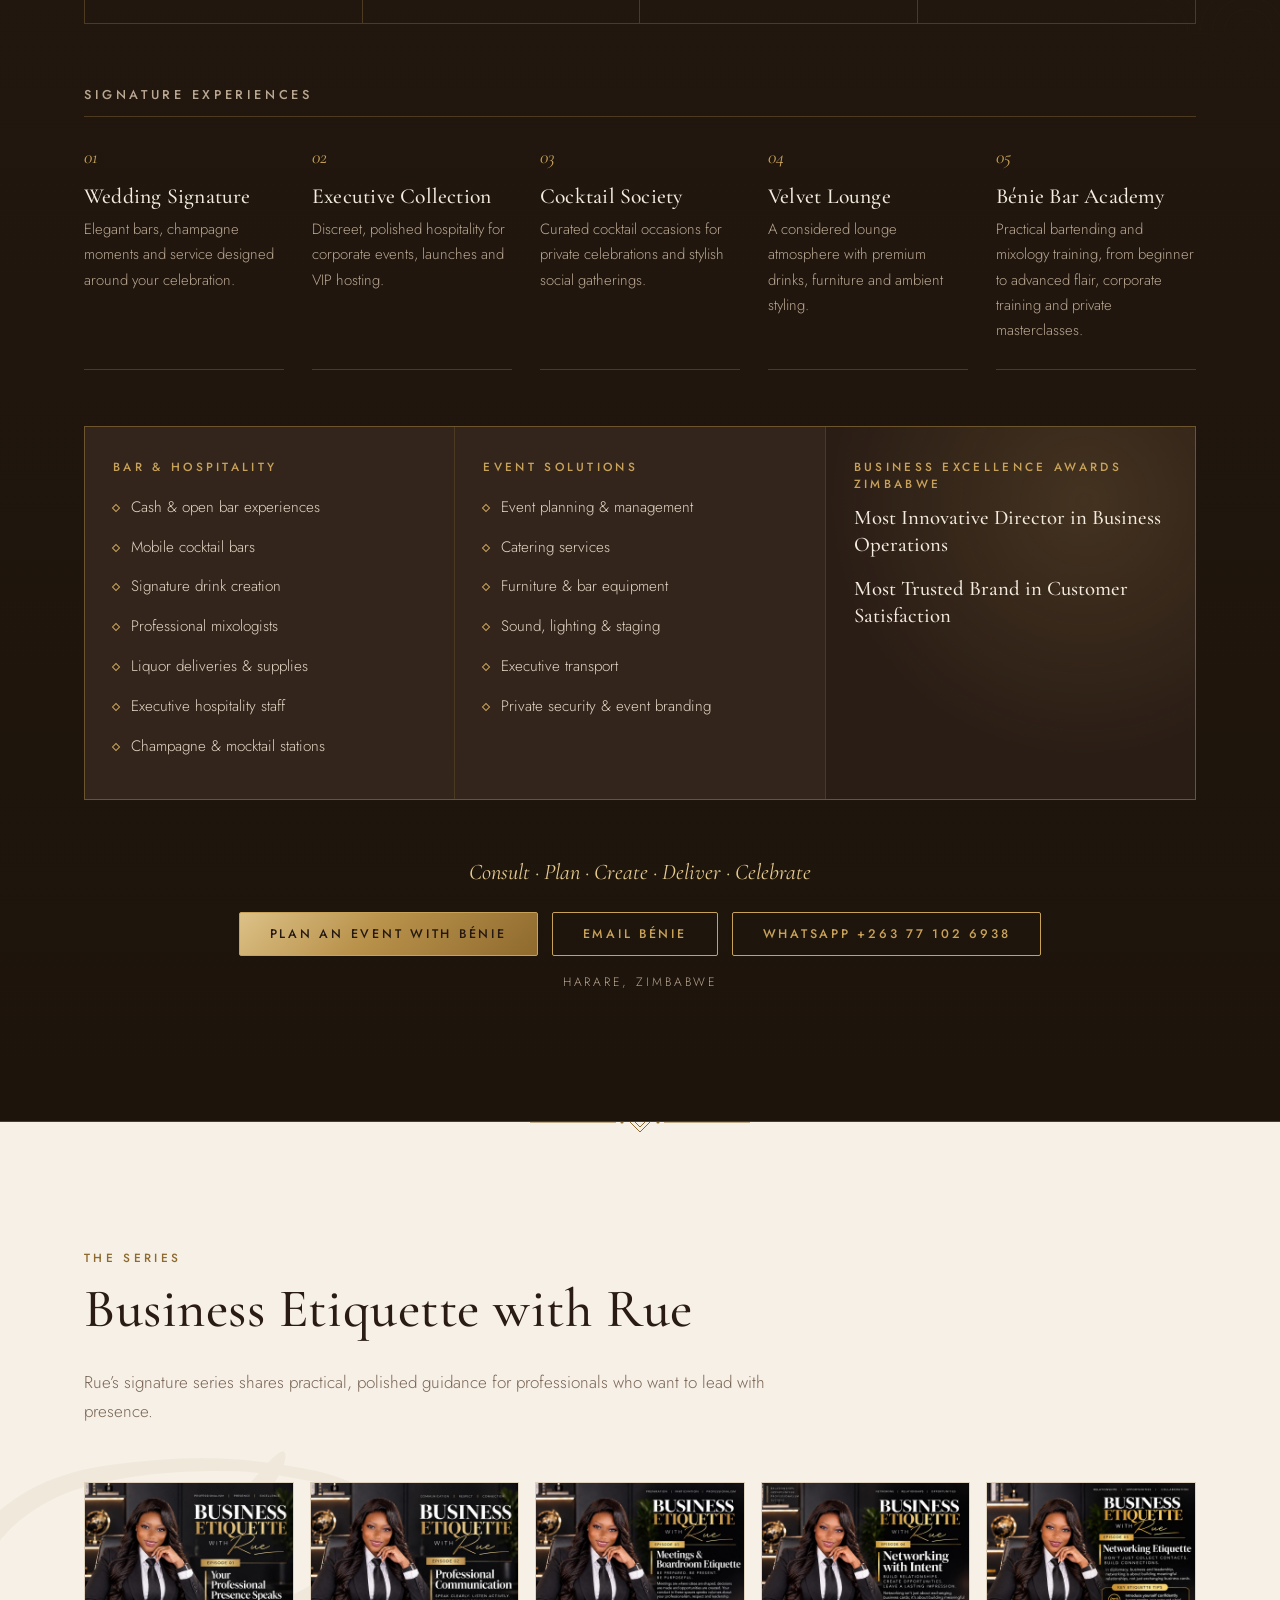
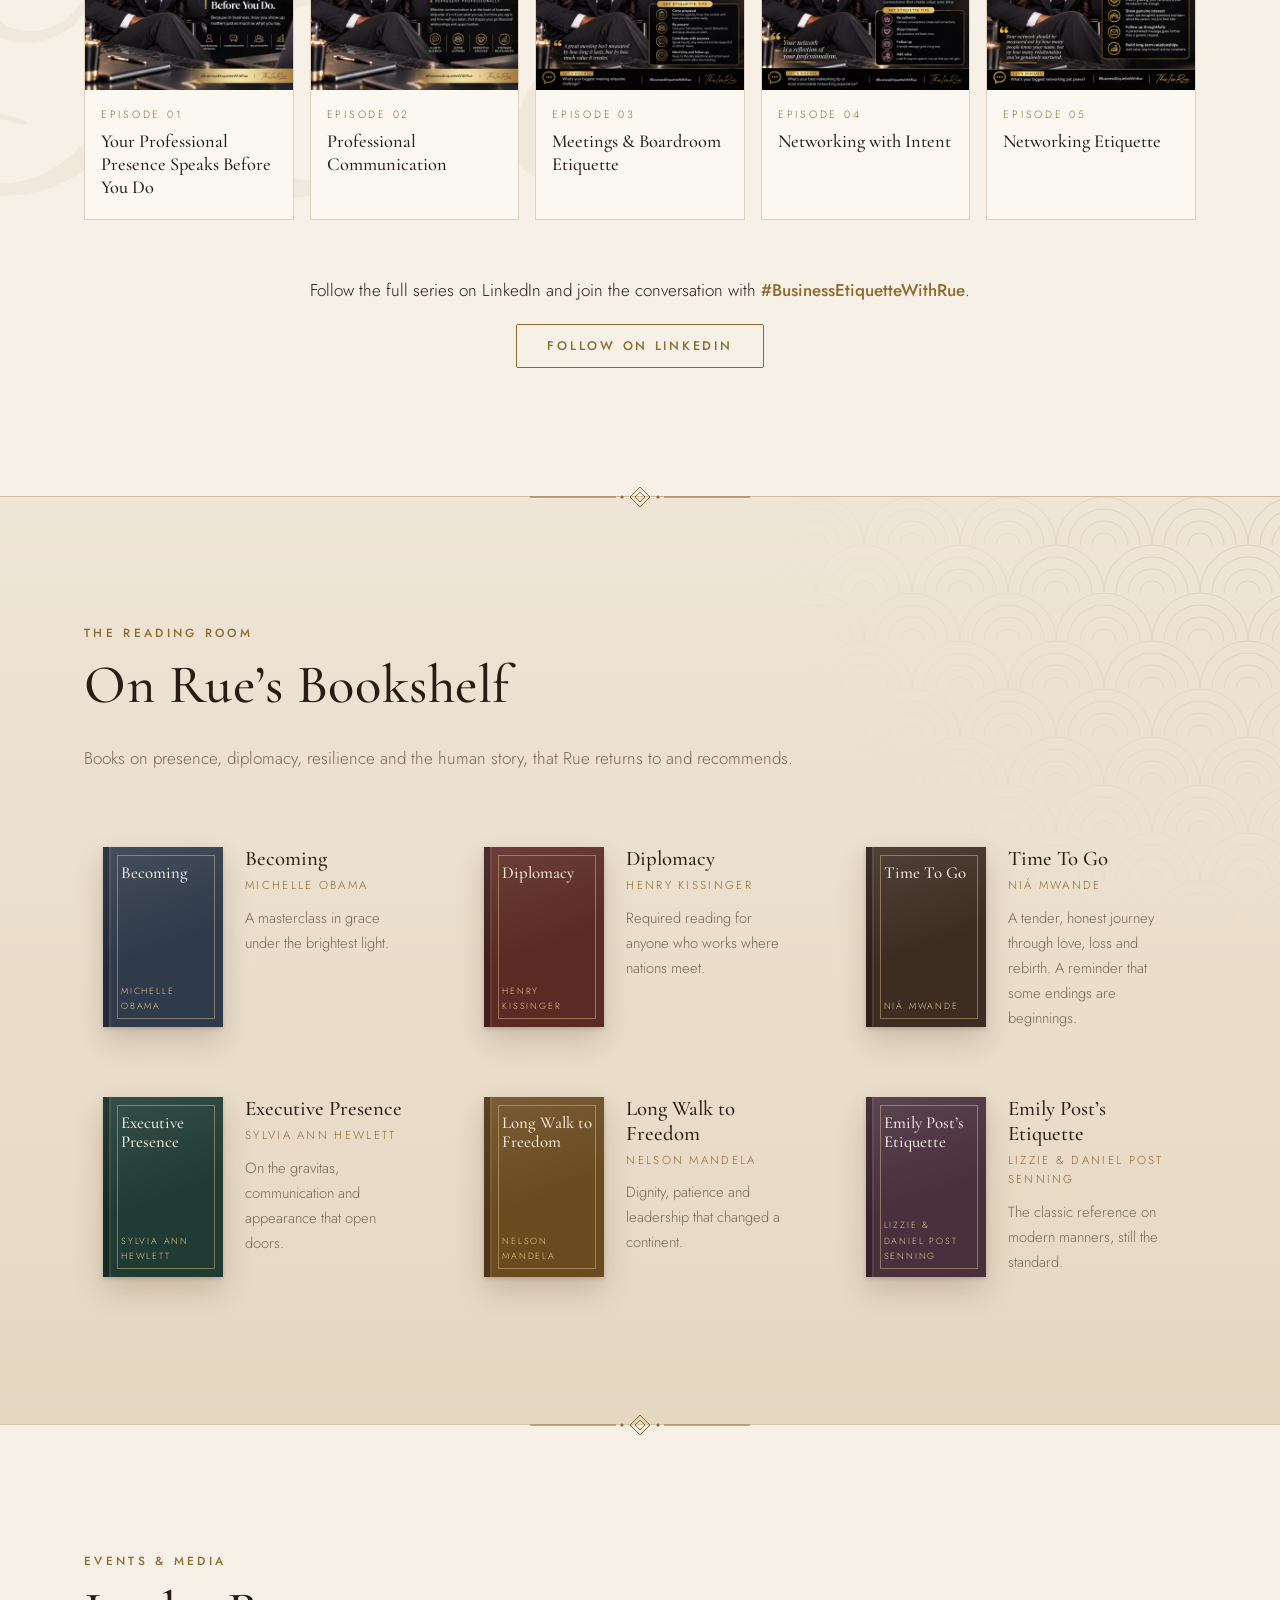
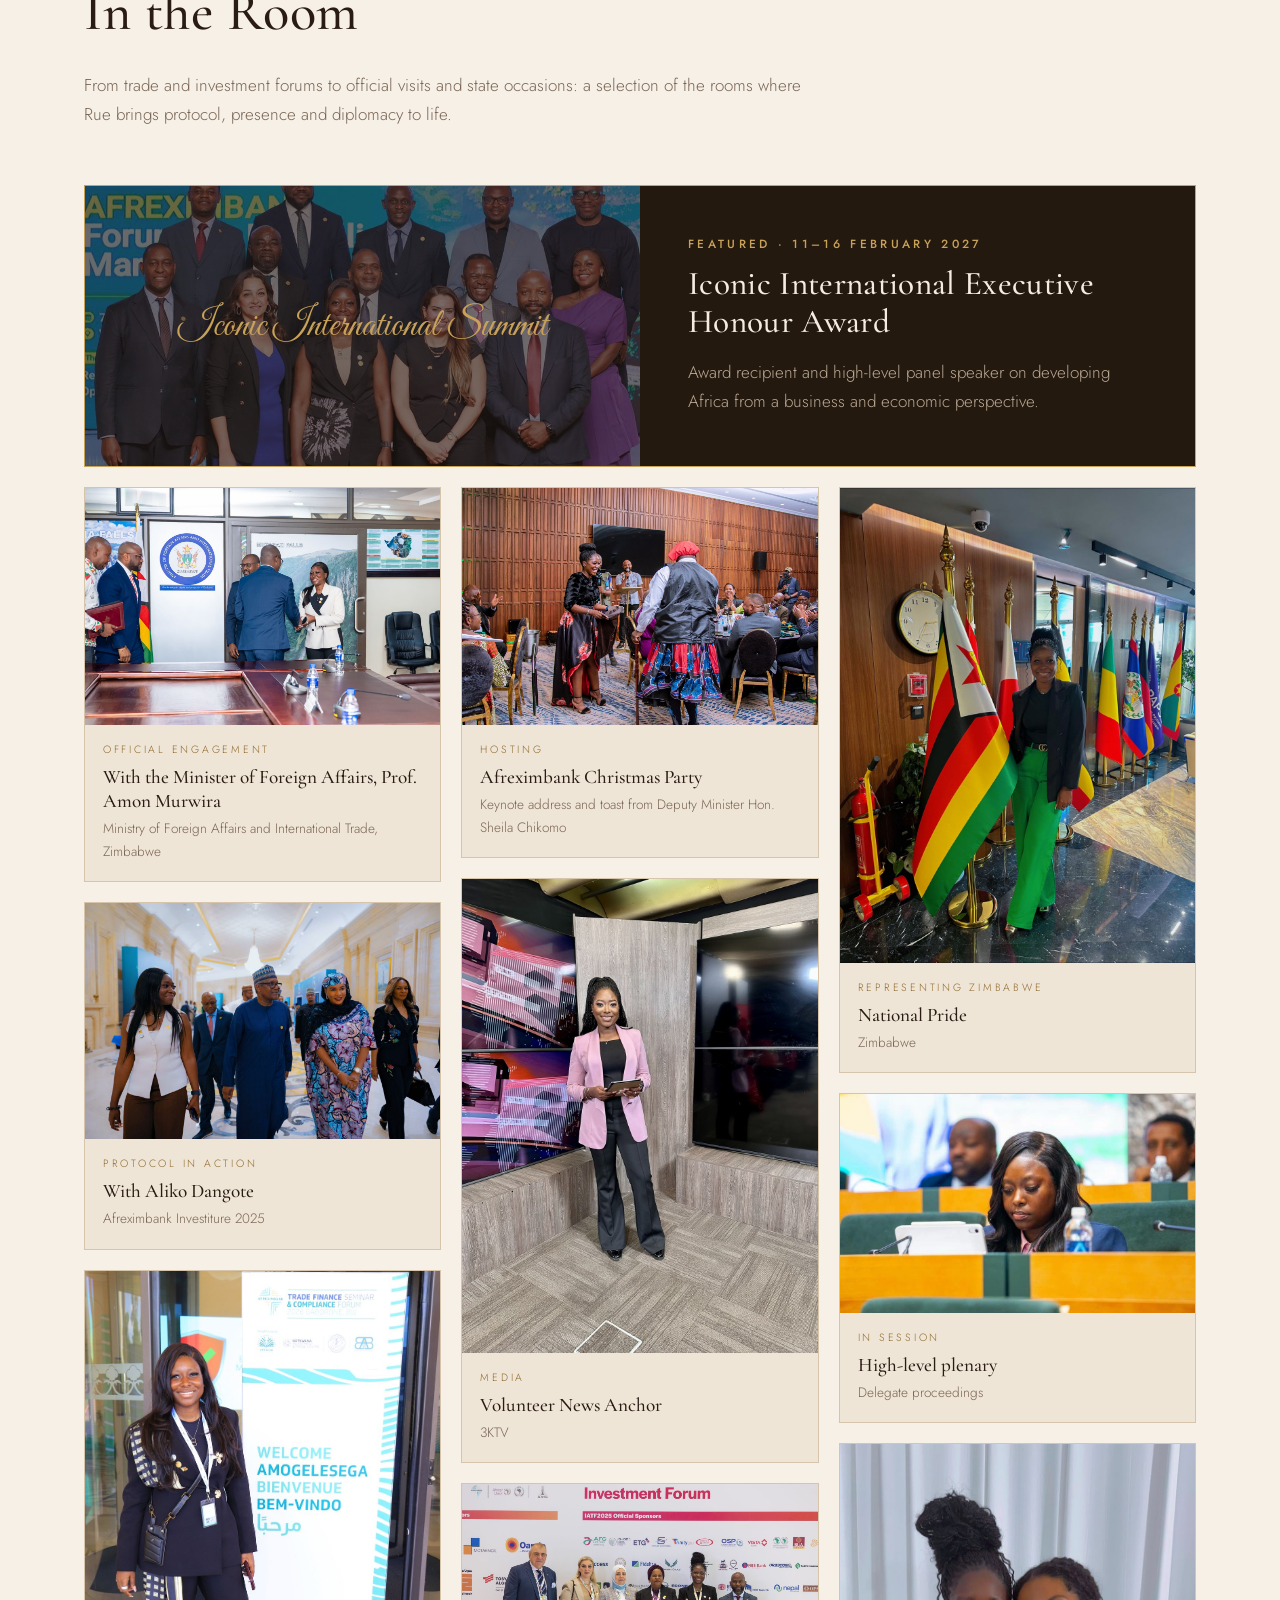
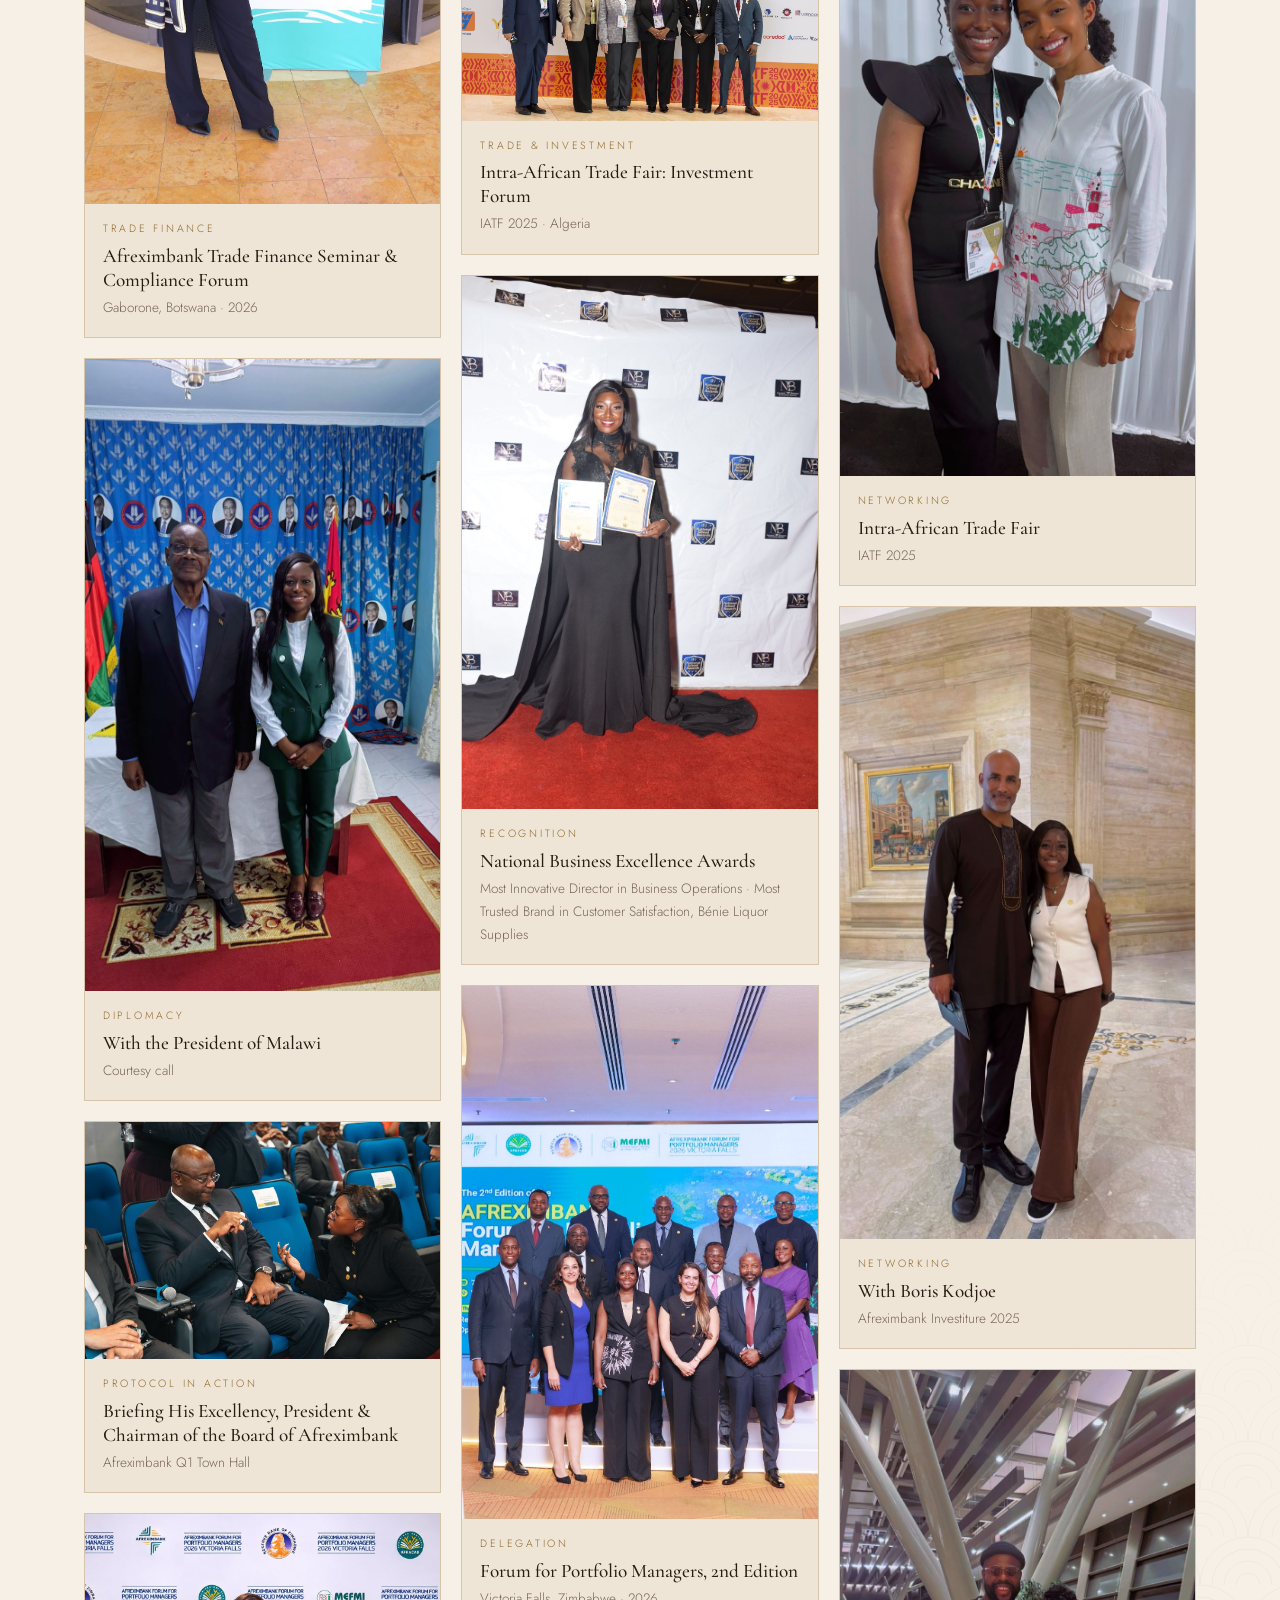
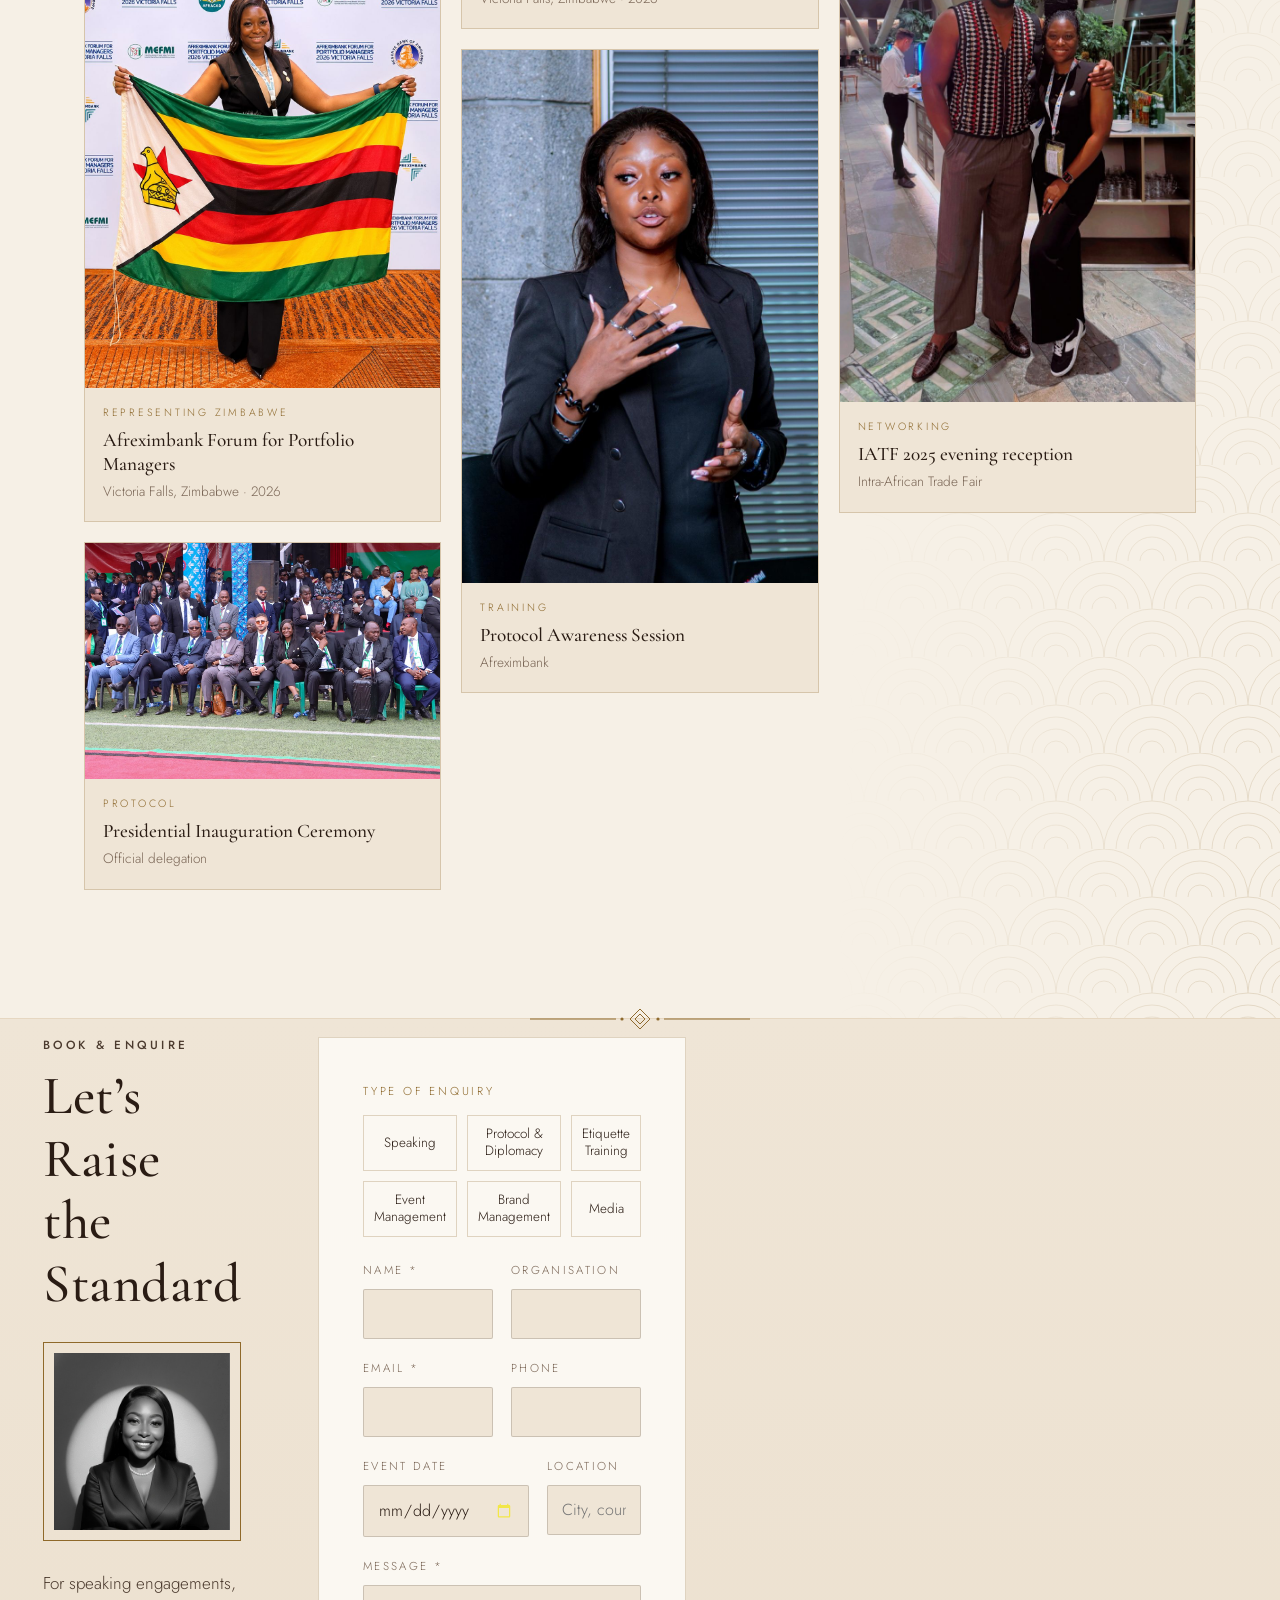
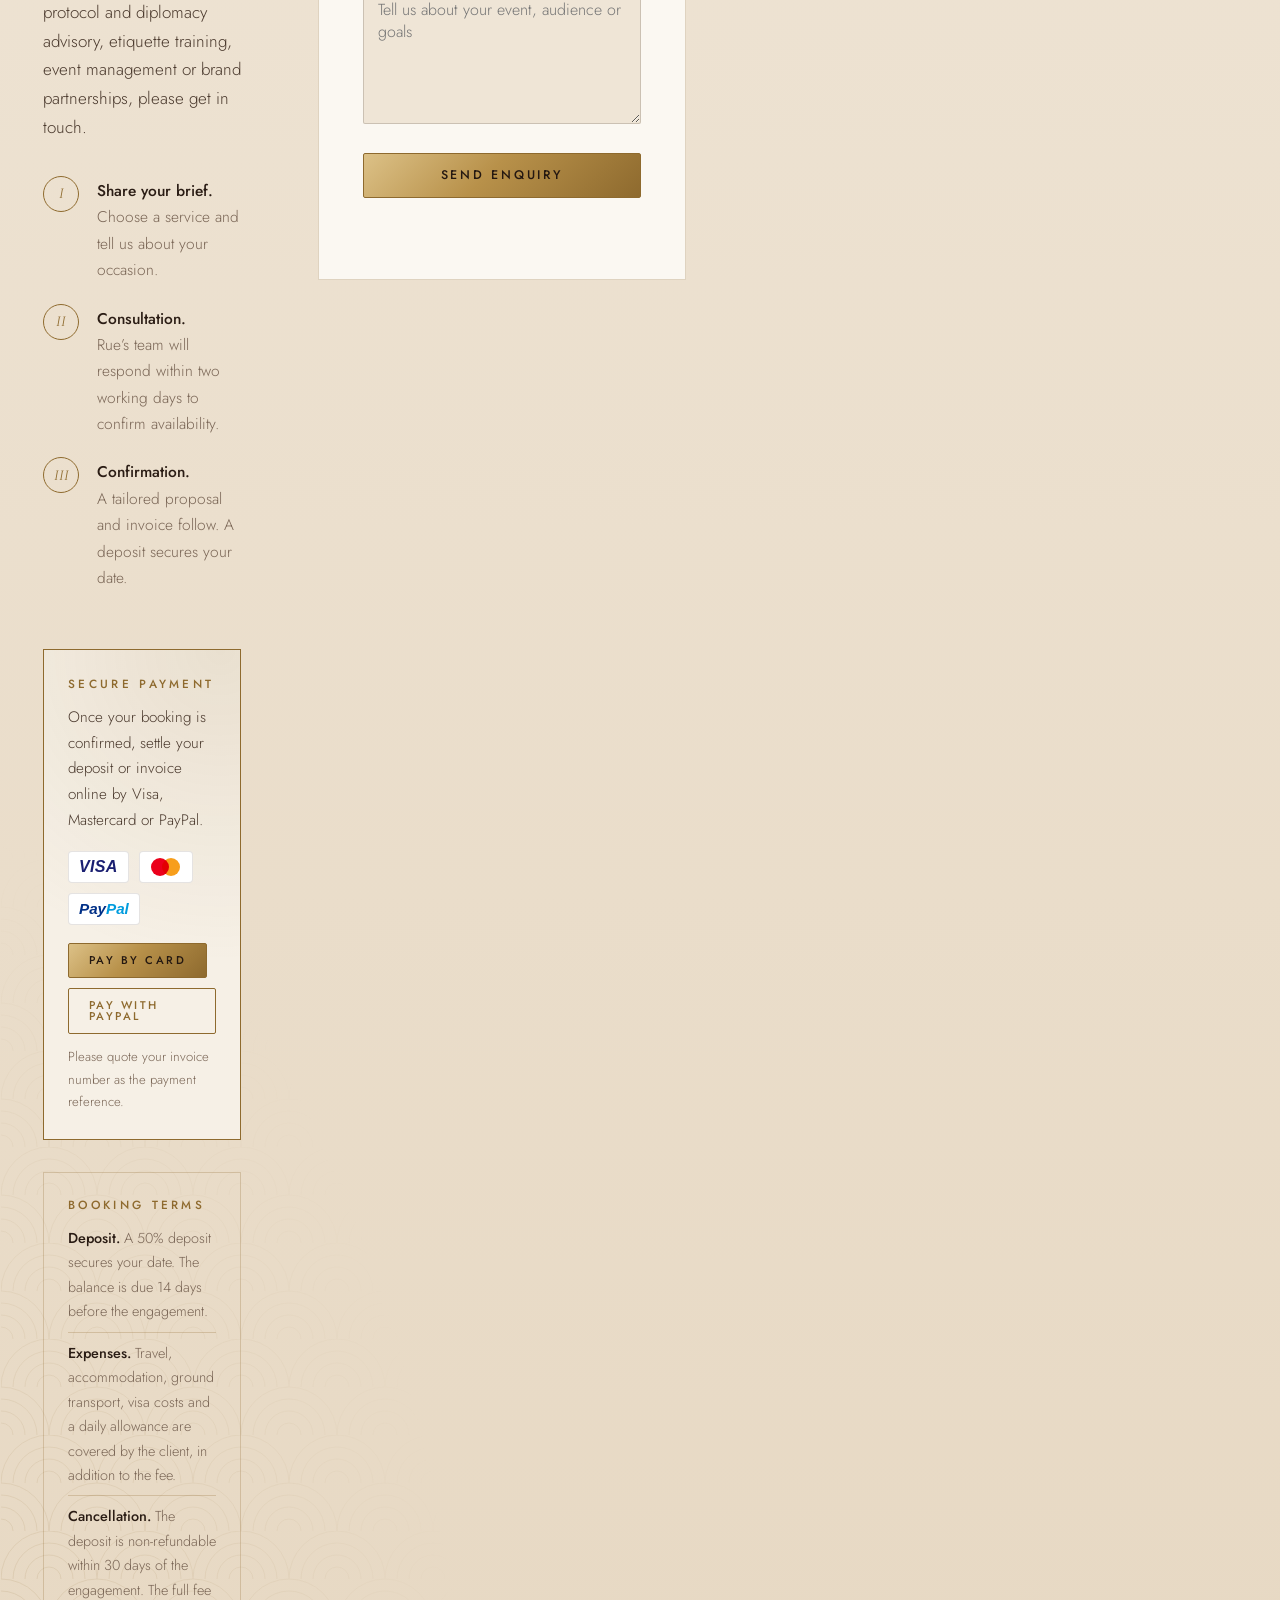
==== commit f9ad3863: "Add Media Kit, link previews, search data, privacy page and reading room - Two-page A4 Media Kit (HT" ====
--- a/index.html
+++ b/index.html
@@ -3,12 +3,28 @@
 <head>
   <meta charset="utf-8">
   <meta name="viewport" content="width=device-width, initial-scale=1">
-  <title>The Rue Standard | Protocol. Presence. Power.</title>
+  <title>The Rue Standard | Ruvimbo Karimazondo · Protocol, Diplomacy &amp; Etiquette Speaker</title>
   <meta name="description" content="Ruvimbo Karimazondo (Rue) — protocol specialist, speaker and advisor. Book Rue for speaking engagements, protocol and diplomacy advisory, business etiquette training, event management and brand management.">
-  <meta property="og:title" content="The Rue Standard">
-  <meta property="og:description" content="Protocol. Presence. Power. Book Rue for speaking, protocol, etiquette, diplomacy, events and brand.">
+  <link rel="canonical" href="https://thisissrue.github.io/The-Rue-Standard/">
+  <meta name="author" content="Ruvimbo Karimazondo">
   <meta name="theme-color" content="#f6f0e6">
-  <meta property="og:image" content="assets/rue-standing.jpg">
+  <!-- Link previews (WhatsApp, LinkedIn, Facebook, X). Update the URLs if you move to your own domain. -->
+  <meta property="og:type" content="website">
+  <meta property="og:site_name" content="The Rue Standard">
+  <meta property="og:url" content="https://thisissrue.github.io/The-Rue-Standard/">
+  <meta property="og:title" content="The Rue Standard | Ruvimbo Karimazondo">
+  <meta property="og:description" content="Protocol. Presence. Power. Speaker and advisor on protocol, diplomacy, etiquette and professional presence. Book Rue for your next engagement.">
+  <meta property="og:image" content="https://thisissrue.github.io/The-Rue-Standard/assets/share-card.jpg">
+  <meta property="og:image:width" content="1200">
+  <meta property="og:image:height" content="630">
+  <meta property="og:image:alt" content="The Rue Standard: Protocol, Presence, Power. Portrait of Ruvimbo Karimazondo.">
+  <meta property="og:locale" content="en_GB">
+  <meta name="twitter:card" content="summary_large_image">
+  <meta name="twitter:title" content="The Rue Standard | Ruvimbo Karimazondo">
+  <meta name="twitter:description" content="Protocol. Presence. Power. Speaker and advisor on protocol, diplomacy, etiquette and professional presence.">
+  <meta name="twitter:image" content="https://thisissrue.github.io/The-Rue-Standard/assets/share-card.jpg">
+  <link rel="apple-touch-icon" href="assets/apple-touch-icon.png">
+  <script type="application/ld+json">{"@context": "https://schema.org", "@graph": [{"@type": "Person", "@id": "https://thisissrue.github.io/The-Rue-Standard/#rue", "name": "Ruvimbo Karimazondo", "alternateName": "Rue", "jobTitle": "Head of Protocol, Speaker and Advisor", "description": "Protocol specialist, speaker and advisor on diplomacy, etiquette and professional presence.", "image": "https://thisissrue.github.io/The-Rue-Standard/assets/rue-standing.jpg", "url": "https://thisissrue.github.io/The-Rue-Standard/", "email": "mailto:bookings@theruestandard.com", "sameAs": ["https://www.linkedin.com/in/ruvimbo-karimazondo", "https://www.instagram.com/thisissrue", "https://www.tiktok.com/@thisissrue"], "award": ["Iconic International Executive Honour Award", "Most Innovative Director in Business Operations, Business Excellence Awards Zimbabwe"], "knowsAbout": ["Protocol", "Diplomacy", "Business etiquette", "Event management", "Brand management", "Public speaking"]}, {"@type": "ProfessionalService", "name": "The Rue Standard", "url": "https://thisissrue.github.io/The-Rue-Standard/", "image": "https://thisissrue.github.io/The-Rue-Standard/assets/share-card.jpg", "founder": {"@id": "https://thisissrue.github.io/The-Rue-Standard/#rue"}, "slogan": "Protocol. Presence. Power.", "areaServed": "Worldwide", "email": "bookings@theruestandard.com", "hasOfferCatalog": {"@type": "OfferCatalog", "name": "Services", "itemListElement": [{"@type": "Offer", "itemOffered": {"@type": "Service", "name": "Speaking Engagements"}}, {"@type": "Offer", "itemOffered": {"@type": "Service", "name": "Protocol & Diplomacy Advisory"}}, {"@type": "Offer", "itemOffered": {"@type": "Service", "name": "Business Etiquette Training"}}, {"@type": "Offer", "itemOffered": {"@type": "Service", "name": "Event Management"}}, {"@type": "Offer", "itemOffered": {"@type": "Service", "name": "Brand Management"}}]}}]}</script>
   <link rel="icon" href="assets/favicon.svg" type="image/svg+xml">
   <link rel="preconnect" href="https://fonts.googleapis.com">
   <link rel="preconnect" href="https://fonts.gstatic.com" crossorigin>
@@ -36,6 +52,7 @@
         <a href="#benie">Bénie</a>
         <a href="#etiquette">Etiquette Series</a>
         <a href="#media">In the Room</a>
+        <a href="#reading">Reading Room</a>
         <a href="#book" class="btn btn--gold btn--sm">Book Rue</a>
       </nav>
     </div>
@@ -147,7 +164,10 @@
           <ul class="chips">
             <li>Keynotes</li><li>Panel Discussions</li><li>Masterclasses</li><li>Fireside Chats</li><li>Moderation</li><li>Hosting</li>
           </ul>
-          <a href="#book" class="btn btn--gold" data-service="speaking">Request Rue for Your Event</a>
+          <div class="formats__btns">
+            <a href="#book" class="btn btn--gold" data-service="speaking">Request Rue for Your Event</a>
+            <a href="assets/the-rue-standard-media-kit.pdf" class="btn btn--ghost" download>Download Media Kit</a>
+          </div>
           <p class="formats__pay"><strong class="gold">Fees on request.</strong> Each engagement is quoted to your event, format and location. Confirmed bookings can be paid securely by card or PayPal. <a href="#terms" class="gold">Booking terms →</a></p>
         </div>
       </div>
@@ -313,6 +333,43 @@
       </div>
     </section>
 
+    <!-- READING ROOM -->
+    <section class="section section--panel" id="reading">
+      <div class="container">
+        <header class="section__head reveal">
+          <p class="eyebrow">The Reading Room</p>
+          <h2>On Rue’s Bookshelf</h2>
+          <p>Books on presence, diplomacy, resilience and the human story, that Rue returns to and recommends.</p>
+        </header>
+        <div class="books">
+          <a class="book reveal" href="https://www.amazon.com/s?k=becoming+michelle+obama" target="_blank" rel="noopener">
+            <span class="book__cover" style="--c:#2f3a4a"><span class="book__t">Becoming</span><span class="book__a">Michelle Obama</span></span>
+            <span class="book__meta"><strong>Becoming</strong><em>Michelle Obama</em><span>A masterclass in grace under the brightest light.</span></span>
+          </a>
+          <a class="book reveal" href="https://www.amazon.com/s?k=diplomacy+henry+kissinger" target="_blank" rel="noopener">
+            <span class="book__cover" style="--c:#5b2a24"><span class="book__t">Diplomacy</span><span class="book__a">Henry Kissinger</span></span>
+            <span class="book__meta"><strong>Diplomacy</strong><em>Henry Kissinger</em><span>Required reading for anyone who works where nations meet.</span></span>
+          </a>
+          <a class="book reveal" href="https://a.co/d/0ehvc2ob" target="_blank" rel="noopener">
+            <span class="book__cover" style="--c:#3d2c22"><span class="book__t">Time To Go</span><span class="book__a">Niá Mwande</span></span>
+            <span class="book__meta"><strong>Time To Go</strong><em>Niá Mwande</em><span>A tender, honest journey through love, loss and rebirth. A reminder that some endings are beginnings.</span></span>
+          </a>
+          <a class="book reveal" href="https://www.amazon.com/s?k=executive+presence+sylvia+ann+hewlett" target="_blank" rel="noopener">
+            <span class="book__cover" style="--c:#1f3b34"><span class="book__t">Executive Presence</span><span class="book__a">Sylvia Ann Hewlett</span></span>
+            <span class="book__meta"><strong>Executive Presence</strong><em>Sylvia Ann Hewlett</em><span>On the gravitas, communication and appearance that open doors.</span></span>
+          </a>
+          <a class="book reveal" href="https://www.amazon.com/s?k=long+walk+to+freedom+nelson+mandela" target="_blank" rel="noopener">
+            <span class="book__cover" style="--c:#6b4a1f"><span class="book__t">Long Walk to Freedom</span><span class="book__a">Nelson Mandela</span></span>
+            <span class="book__meta"><strong>Long Walk to Freedom</strong><em>Nelson Mandela</em><span>Dignity, patience and leadership that changed a continent.</span></span>
+          </a>
+          <a class="book reveal" href="https://www.amazon.com/s?k=emily+post+etiquette+19th+edition" target="_blank" rel="noopener">
+            <span class="book__cover" style="--c:#4a2f3d"><span class="book__t">Emily Post’s Etiquette</span><span class="book__a">Lizzie &amp; Daniel Post Senning</span></span>
+            <span class="book__meta"><strong>Emily Post’s Etiquette</strong><em>Lizzie &amp; Daniel Post Senning</em><span>The classic reference on modern manners, still the standard.</span></span>
+          </a>
+        </div>
+      </div>
+    </section>
+
     <!-- MEDIA -->
     <section class="section" id="media">
       <div class="container">
@@ -558,11 +615,16 @@
   <footer class="footer theme-dark">
     <div class="container footer__inner">
       <a class="brand" href="#top"><span class="brand__the">The</span><span class="brand__rue">Rue</span><span class="brand__std">Standard</span></a>
-      <p>© <span id="year">2026</span> The Rue Standard. Protocol. Presence. Power.</p>
+      <p>© <span id="year">2026</span> The Rue Standard. Protocol. Presence. Power. · <a href="privacy.html">Privacy</a></p>
       <p class="footer__social">@ThisissRue</p>
     </div>
   </footer>
 
+  <a class="concierge" id="concierge" href="#" target="_blank" rel="noopener" aria-label="Chat with Rue’s team on WhatsApp" hidden>
+    <svg viewBox="0 0 24 24" aria-hidden="true"><path fill="currentColor" d="M12 2a10 10 0 0 0-8.6 15.1L2 22l5-1.3A10 10 0 1 0 12 2Zm0 18.2a8.2 8.2 0 0 1-4.2-1.2l-.3-.2-3 .8.8-2.9-.2-.3A8.2 8.2 0 1 1 12 20.2Zm4.5-6.1c-.2-.1-1.5-.7-1.7-.8s-.4-.1-.6.1-.7.8-.8 1-.3.2-.5.1a6.7 6.7 0 0 1-3.3-2.9c-.3-.4.2-.4.7-1.4.1-.2 0-.3 0-.4l-.8-1.8c-.2-.5-.4-.4-.6-.4h-.5a1 1 0 0 0-.7.3 3 3 0 0 0-.9 2.2 5.2 5.2 0 0 0 1.1 2.7 11.8 11.8 0 0 0 4.5 4c1.7.7 2.3.8 3.2.6a2.7 2.7 0 0 0 1.8-1.2 2.2 2.2 0 0 0 .1-1.3c0-.1-.2-.2-.5-.3Z"/></svg>
+    <span>Concierge</span>
+  </a>
+
   <script src="script.js"></script>
 </body>
 </html>
--- a/styles.css
+++ b/styles.css
@@ -302,6 +302,31 @@
 .form__status.ok { color: var(--gold-hi); }
 .form__status.err { color: var(--err); }
 
+/* Speaking buttons */
+.formats__btns { display: flex; flex-wrap: wrap; gap: 14px; justify-content: center; }
+
+/* Reading room */
+.books { display: grid; grid-template-columns: repeat(3, 1fr); gap: 28px 32px; }
+.book { display: grid; grid-template-columns: 120px 1fr; gap: 22px; align-items: start; text-decoration: none; color: inherit; padding: 18px; border: 1px solid transparent; transition: border-color .3s, background .3s; }
+.book:hover { border-color: var(--line); background: rgba(var(--bg-rgb), .5); }
+.book__cover { position: relative; aspect-ratio: 2/3; display: flex; flex-direction: column; justify-content: space-between; padding: 16px 12px 14px 18px; color: #f4ecdf; text-align: left;
+  background: linear-gradient(90deg, rgba(0,0,0,.28) 0 6px, rgba(255,255,255,.08) 6px 8px, transparent 8px), linear-gradient(160deg, rgba(255,255,255,.1), transparent 55%), var(--c);
+  box-shadow: 0 14px 28px var(--shadow), 0 2px 4px rgba(0,0,0,.15); transition: transform .4s; }
+.book__cover::after { content: ""; position: absolute; inset: 8px 8px 8px 14px; border: 1px solid rgba(230,203,142,.45); pointer-events: none; }
+.book:hover .book__cover { transform: translateY(-4px) rotate(-1deg); }
+.book__t { font: 500 1.05rem/1.15 var(--serif); position: relative; }
+.book__a { font-size: .56rem; letter-spacing: .2em; text-transform: uppercase; color: #e6cb8e; position: relative; }
+.book__meta strong { display: block; font: 500 1.3rem/1.2 var(--serif); color: var(--text); }
+.book__meta em { display: block; font-style: normal; font-size: .72rem; letter-spacing: .2em; text-transform: uppercase; color: var(--gold); margin: 4px 0 10px; }
+.book__meta span { display: block; font-size: .92rem; color: var(--muted); }
+
+/* Concierge */
+.concierge[hidden] { display: none !important; }
+.concierge { position: fixed; right: 20px; bottom: 20px; z-index: 55; display: inline-flex; align-items: center; gap: 10px; padding: 12px 18px 12px 14px; background: #2a1d15; color: #e6cb8e; border: 1px solid #c9a25a; text-decoration: none; font: 500 .7rem/1 var(--sans); letter-spacing: .22em; text-transform: uppercase; box-shadow: 0 10px 30px rgba(42,29,21,.3); transition: transform .3s; }
+.concierge:hover { transform: translateY(-2px); }
+.concierge svg { width: 20px; height: 20px; }
+.footer a { color: var(--gold); text-decoration: none; }
+
 /* Payments */
 .formats__pay { margin: 18px 0 0; font-size: .92rem; color: var(--muted); }
 .formats__pay a { text-decoration: none; }
@@ -325,7 +350,7 @@
 .terms strong { color: var(--text); }
 
 /* Closing */
-.closing { padding: clamp(80px, 12vw, 150px) 0; background: radial-gradient(ellipse at 50% 100%, rgba(var(--gold-rgb), .16), transparent 60%), var(--bg); }
+.closing { overflow: hidden; padding: clamp(80px, 12vw, 150px) 0; background: radial-gradient(ellipse at 50% 100%, rgba(var(--gold-rgb), .16), transparent 60%), var(--bg); }
 .closing__grid { display: grid; grid-template-columns: 5fr 7fr; gap: clamp(40px, 7vw, 96px); align-items: center; }
 .closing__photo { width: 100%; max-width: 440px; aspect-ratio: 4/5; object-fit: cover; object-position: 50% 20%; border: 1px solid var(--gold); padding: 12px; }
 .closing h2 { margin-bottom: .2em; }
@@ -336,6 +361,70 @@
 .footer__inner { display: flex; align-items: center; justify-content: space-between; gap: 20px; flex-wrap: wrap; }
 .footer p { margin: 0; font-size: .82rem; color: var(--muted); letter-spacing: .06em; }
 .footer__social { color: var(--gold) !important; }
+
+
+/* ===== Ornament: background artwork ===== */
+:root { --orn-fan: url("data:image/svg+xml,%3Csvg xmlns='http://www.w3.org/2000/svg' width='96' height='96' viewBox='0 0 96 96'%3E%3Cg fill='none' stroke='%238E6A2E' stroke-width='.7' opacity='.55'%3E%3Cpath d='M0 48a48 48 0 0 1 96 0'/%3E%3Cpath d='M12 48a36 36 0 0 1 72 0'/%3E%3Cpath d='M24 48a24 24 0 0 1 48 0'/%3E%3Cpath d='M36 48a12 12 0 0 1 24 0'/%3E%3Cpath d='M-48 96a48 48 0 0 1 96 0'/%3E%3Cpath d='M-36 96a36 36 0 0 1 72 0'/%3E%3Cpath d='M-24 96a24 24 0 0 1 48 0'/%3E%3Cpath d='M-12 96a12 12 0 0 1 24 0'/%3E%3Cpath d='M48 96a48 48 0 0 1 96 0'/%3E%3Cpath d='M60 96a36 36 0 0 1 72 0'/%3E%3Cpath d='M72 96a24 24 0 0 1 48 0'/%3E%3Cpath d='M84 96a12 12 0 0 1 24 0'/%3E%3C/g%3E%3C/svg%3E"); --orn-div: url("data:image/svg+xml,%3Csvg xmlns='http://www.w3.org/2000/svg' width='220' height='24' viewBox='0 0 220 24'%3E%3Cg fill='none' stroke='%238E6A2E' stroke-width='1'%3E%3Cpath d='M0 12H86'/%3E%3Cpath d='M134 12H220'/%3E%3Cpath d='M110 2L120 12L110 22L100 12Z'/%3E%3Cpath d='M110 7L115 12L110 17L105 12Z'/%3E%3C/g%3E%3Ccircle cx='92' cy='12' r='1.6' fill='%238E6A2E'/%3E%3Ccircle cx='128' cy='12' r='1.6' fill='%238E6A2E'/%3E%3C/svg%3E");
+  --orn-c1: url("data:image/svg+xml,%3Csvg xmlns='http://www.w3.org/2000/svg' width='110' height='110' viewBox='0 0 110 110'%3E%3Cg transform='rotate(0 55 55)' fill='none' stroke='%238E6A2E' stroke-width='1'%3E%3Cpath d='M4 106V4H106'/%3E%3Cpath d='M14 106V14H106' opacity='.6'/%3E%3Cpath d='M24 60V24H60' opacity='.45'/%3E%3Cpath d='M4 4L24 24'/%3E%3Cpath d='M24 18L30 24L24 30L18 24Z'/%3E%3C/g%3E%3C/svg%3E"); --orn-c2: url("data:image/svg+xml,%3Csvg xmlns='http://www.w3.org/2000/svg' width='110' height='110' viewBox='0 0 110 110'%3E%3Cg transform='rotate(90 55 55)' fill='none' stroke='%238E6A2E' stroke-width='1'%3E%3Cpath d='M4 106V4H106'/%3E%3Cpath d='M14 106V14H106' opacity='.6'/%3E%3Cpath d='M24 60V24H60' opacity='.45'/%3E%3Cpath d='M4 4L24 24'/%3E%3Cpath d='M24 18L30 24L24 30L18 24Z'/%3E%3C/g%3E%3C/svg%3E"); --orn-c3: url("data:image/svg+xml,%3Csvg xmlns='http://www.w3.org/2000/svg' width='110' height='110' viewBox='0 0 110 110'%3E%3Cg transform='rotate(180 55 55)' fill='none' stroke='%238E6A2E' stroke-width='1'%3E%3Cpath d='M4 106V4H106'/%3E%3Cpath d='M14 106V14H106' opacity='.6'/%3E%3Cpath d='M24 60V24H60' opacity='.45'/%3E%3Cpath d='M4 4L24 24'/%3E%3Cpath d='M24 18L30 24L24 30L18 24Z'/%3E%3C/g%3E%3C/svg%3E"); --orn-c4: url("data:image/svg+xml,%3Csvg xmlns='http://www.w3.org/2000/svg' width='110' height='110' viewBox='0 0 110 110'%3E%3Cg transform='rotate(270 55 55)' fill='none' stroke='%238E6A2E' stroke-width='1'%3E%3Cpath d='M4 106V4H106'/%3E%3Cpath d='M14 106V14H106' opacity='.6'/%3E%3Cpath d='M24 60V24H60' opacity='.45'/%3E%3Cpath d='M4 4L24 24'/%3E%3Cpath d='M24 18L30 24L24 30L18 24Z'/%3E%3C/g%3E%3C/svg%3E"); }
+.theme-dark { --orn-fan: url("data:image/svg+xml,%3Csvg xmlns='http://www.w3.org/2000/svg' width='96' height='96' viewBox='0 0 96 96'%3E%3Cg fill='none' stroke='%23C9A25A' stroke-width='.7' opacity='.5'%3E%3Cpath d='M0 48a48 48 0 0 1 96 0'/%3E%3Cpath d='M12 48a36 36 0 0 1 72 0'/%3E%3Cpath d='M24 48a24 24 0 0 1 48 0'/%3E%3Cpath d='M36 48a12 12 0 0 1 24 0'/%3E%3Cpath d='M-48 96a48 48 0 0 1 96 0'/%3E%3Cpath d='M-36 96a36 36 0 0 1 72 0'/%3E%3Cpath d='M-24 96a24 24 0 0 1 48 0'/%3E%3Cpath d='M-12 96a12 12 0 0 1 24 0'/%3E%3Cpath d='M48 96a48 48 0 0 1 96 0'/%3E%3Cpath d='M60 96a36 36 0 0 1 72 0'/%3E%3Cpath d='M72 96a24 24 0 0 1 48 0'/%3E%3Cpath d='M84 96a12 12 0 0 1 24 0'/%3E%3C/g%3E%3C/svg%3E"); --orn-div: url("data:image/svg+xml,%3Csvg xmlns='http://www.w3.org/2000/svg' width='220' height='24' viewBox='0 0 220 24'%3E%3Cg fill='none' stroke='%23C9A25A' stroke-width='1'%3E%3Cpath d='M0 12H86'/%3E%3Cpath d='M134 12H220'/%3E%3Cpath d='M110 2L120 12L110 22L100 12Z'/%3E%3Cpath d='M110 7L115 12L110 17L105 12Z'/%3E%3C/g%3E%3Ccircle cx='92' cy='12' r='1.6' fill='%23C9A25A'/%3E%3Ccircle cx='128' cy='12' r='1.6' fill='%23C9A25A'/%3E%3C/svg%3E");
+  --orn-c1: url("data:image/svg+xml,%3Csvg xmlns='http://www.w3.org/2000/svg' width='110' height='110' viewBox='0 0 110 110'%3E%3Cg transform='rotate(0 55 55)' fill='none' stroke='%23C9A25A' stroke-width='1'%3E%3Cpath d='M4 106V4H106'/%3E%3Cpath d='M14 106V14H106' opacity='.6'/%3E%3Cpath d='M24 60V24H60' opacity='.45'/%3E%3Cpath d='M4 4L24 24'/%3E%3Cpath d='M24 18L30 24L24 30L18 24Z'/%3E%3C/g%3E%3C/svg%3E"); --orn-c2: url("data:image/svg+xml,%3Csvg xmlns='http://www.w3.org/2000/svg' width='110' height='110' viewBox='0 0 110 110'%3E%3Cg transform='rotate(90 55 55)' fill='none' stroke='%23C9A25A' stroke-width='1'%3E%3Cpath d='M4 106V4H106'/%3E%3Cpath d='M14 106V14H106' opacity='.6'/%3E%3Cpath d='M24 60V24H60' opacity='.45'/%3E%3Cpath d='M4 4L24 24'/%3E%3Cpath d='M24 18L30 24L24 30L18 24Z'/%3E%3C/g%3E%3C/svg%3E"); --orn-c3: url("data:image/svg+xml,%3Csvg xmlns='http://www.w3.org/2000/svg' width='110' height='110' viewBox='0 0 110 110'%3E%3Cg transform='rotate(180 55 55)' fill='none' stroke='%23C9A25A' stroke-width='1'%3E%3Cpath d='M4 106V4H106'/%3E%3Cpath d='M14 106V14H106' opacity='.6'/%3E%3Cpath d='M24 60V24H60' opacity='.45'/%3E%3Cpath d='M4 4L24 24'/%3E%3Cpath d='M24 18L30 24L24 30L18 24Z'/%3E%3C/g%3E%3C/svg%3E"); --orn-c4: url("data:image/svg+xml,%3Csvg xmlns='http://www.w3.org/2000/svg' width='110' height='110' viewBox='0 0 110 110'%3E%3Cg transform='rotate(270 55 55)' fill='none' stroke='%23C9A25A' stroke-width='1'%3E%3Cpath d='M4 106V4H106'/%3E%3Cpath d='M14 106V14H106' opacity='.6'/%3E%3Cpath d='M24 60V24H60' opacity='.45'/%3E%3Cpath d='M4 4L24 24'/%3E%3Cpath d='M24 18L30 24L24 30L18 24Z'/%3E%3C/g%3E%3C/svg%3E"); }
+
+/* Fine linen grain across the page */
+body::after { content: ""; position: fixed; inset: 0; pointer-events: none; z-index: 60; opacity: .16; mix-blend-mode: multiply; background-image: url("data:image/svg+xml,%3Csvg xmlns='http://www.w3.org/2000/svg' width='220' height='220'%3E%3Cfilter id='n'%3E%3CfeTurbulence type='fractalNoise' baseFrequency='.85' numOctaves='3' stitchTiles='stitch'/%3E%3CfeColorMatrix values='0 0 0 0 .2  0 0 0 0 .13  0 0 0 0 .07  0 0 0 .55 0'/%3E%3C/filter%3E%3Crect width='100%25' height='100%25' filter='url(%23n)'/%3E%3C/svg%3E"); }
+
+/* Keep content above decoration */
+.section > .container, .closing > .container, .award > .container, .hero__inner, .pillars { position: relative; z-index: 1; }
+
+/* Art-deco fan pattern, fading in from one corner */
+.section--panel::before, #services::before, #media::before, .closing::before {
+  content: ""; position: absolute; inset: 0; pointer-events: none; z-index: 0;
+  background-image: var(--orn-fan); background-size: 96px 96px; opacity: .5;
+  -webkit-mask-image: radial-gradient(ellipse 60% 70% at 100% 0%, #000 0%, transparent 70%);
+          mask-image: radial-gradient(ellipse 60% 70% at 100% 0%, #000 0%, transparent 70%);
+}
+#services::before, .book::before { -webkit-mask-image: radial-gradient(ellipse 55% 65% at 0% 100%, #000 0%, transparent 70%); mask-image: radial-gradient(ellipse 55% 65% at 0% 100%, #000 0%, transparent 70%); }
+#media::before { -webkit-mask-image: radial-gradient(ellipse 50% 50% at 100% 100%, #000 0%, transparent 70%); mask-image: radial-gradient(ellipse 50% 50% at 100% 100%, #000 0%, transparent 70%); }
+
+/* Diamond lattice in the espresso bands */
+.award, .benie, .closing, .footer { position: relative; }
+.award::before, .footer::before {
+  content: ""; position: absolute; inset: 0; pointer-events: none; z-index: 0;
+  background-image: url("data:image/svg+xml,%3Csvg xmlns='http://www.w3.org/2000/svg' width='56' height='56' viewBox='0 0 56 56'%3E%3Cg fill='none' stroke='%23C9A25A' stroke-width='.6' opacity='.5'%3E%3Cpath d='M28 0L56 28L28 56L0 28Z'/%3E%3Cpath d='M28 14L42 28L28 42L14 28Z' opacity='.6'/%3E%3C/g%3E%3Ccircle cx='28' cy='28' r='1.2' fill='%23C9A25A' opacity='.6'/%3E%3C/svg%3E"); background-size: 56px 56px; opacity: .14;
+  -webkit-mask-image: linear-gradient(90deg, #000, transparent 35%, transparent 65%, #000);
+          mask-image: linear-gradient(90deg, #000, transparent 35%, transparent 65%, #000);
+}
+.footer > .container { position: relative; z-index: 1; }
+
+/* Ornamental divider at the top of each section */
+.section + .section::after, .award + .section::after, .section + .closing::after {
+  content: ""; position: absolute; top: 0; left: 50%; width: 220px; height: 24px; transform: translate(-50%, -50%);
+  background: var(--orn-div) center / contain no-repeat; pointer-events: none; z-index: 2;
+}
+
+/* Art-deco corner frames */
+.hero::before, .closing .closing__grid::before {
+  content: ""; position: absolute; inset: 104px 28px 28px; pointer-events: none; z-index: 0; opacity: .55;
+  background: var(--orn-c1) top left / 110px no-repeat, var(--orn-c2) top right / 110px no-repeat,
+              var(--orn-c3) bottom right / 110px no-repeat, var(--orn-c4) bottom left / 110px no-repeat;
+}
+.closing .closing__grid { position: relative; }
+.closing .closing__grid::before { inset: -56px -40px; opacity: .45; }
+
+/* Script monogram watermarks */
+#about, #etiquette { overflow: hidden; }
+#about::before, #etiquette::before {
+  content: "R"; position: absolute; pointer-events: none; z-index: 0;
+  font: 46rem/1 var(--script); color: var(--gold); opacity: .05;
+  right: -4%; top: 50%; transform: translateY(-50%);
+}
+#etiquette::before { content: "Rue"; font-size: 26rem; right: auto; left: -6%; top: 58%; }
+
+@media (max-width: 620px) {
+  .hero::before { inset: 84px 10px 10px; background-size: 70px, 70px, 70px, 70px; }
+  .closing .closing__grid::before { inset: -40px -6px; background-size: 70px, 70px, 70px, 70px; }
+  #about::before { font-size: 26rem; }
+  #etiquette::before { font-size: 14rem; }
+}
 
 /* Reveal */
 .reveal { opacity: 0; transform: translateY(24px); transition: opacity .9s ease, transform .9s ease; }
@@ -351,6 +440,7 @@
 @media (max-width: 980px) {
   .cards { grid-template-columns: 1fr 1fr; }
   .episodes { grid-template-columns: repeat(3, 1fr); }
+  .books { grid-template-columns: 1fr 1fr; }
   .hero__inner { grid-template-columns: 1fr 1fr; gap: 36px; }
   .benie__intro { grid-template-columns: 1fr; }
   .benie__visual { justify-self: center; max-width: 340px; }
@@ -394,6 +484,10 @@
   .benie__logo { left: -8px; bottom: -24px; width: 110px; height: 110px; }
   .benie__actions .btn { width: 100%; }
   .episodes { grid-template-columns: 1fr 1fr; }
+  .books { grid-template-columns: 1fr; gap: 8px; }
+  .book { grid-template-columns: 96px 1fr; padding: 12px 0; }
+  .concierge span { display: none; }
+  .concierge { padding: 12px; }
   .episode__meta strong { font-size: 1rem; }
   .hero__photo { max-width: 240px; }
   .book__photo { max-width: 100%; }
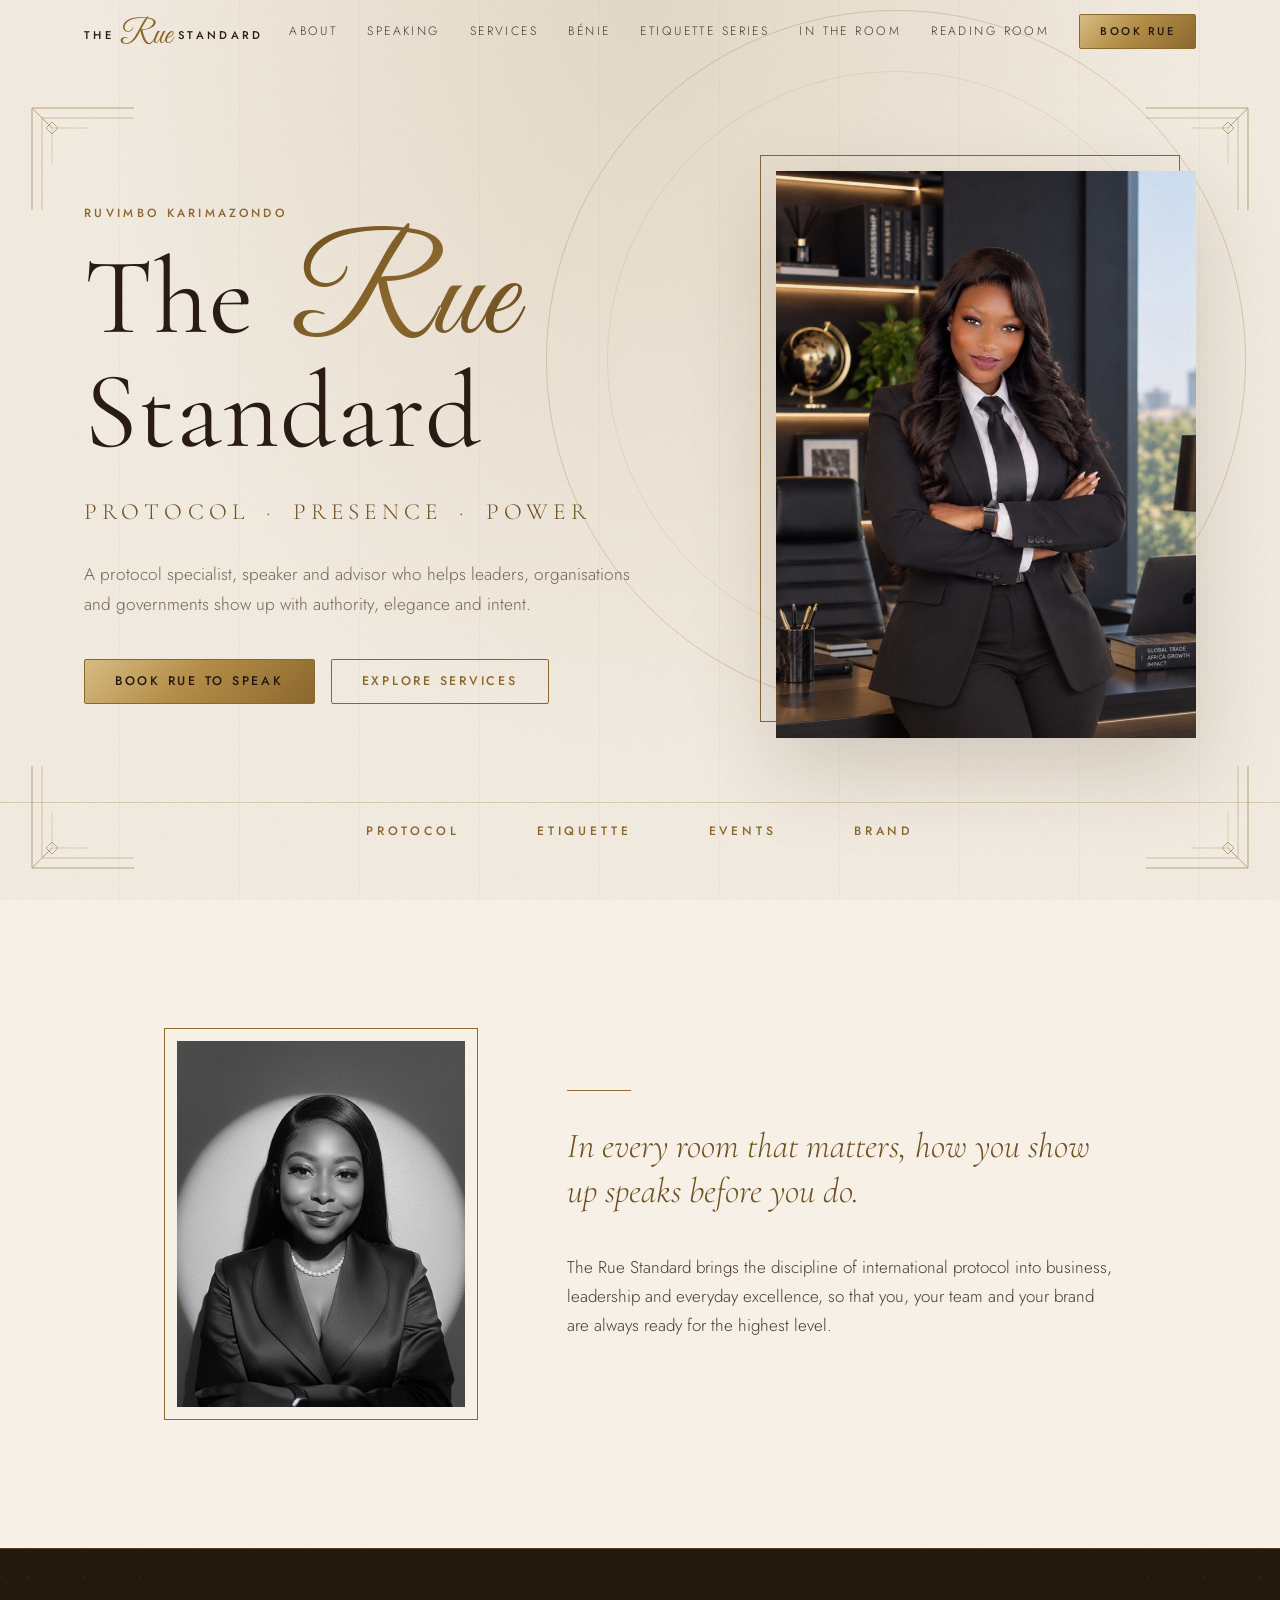
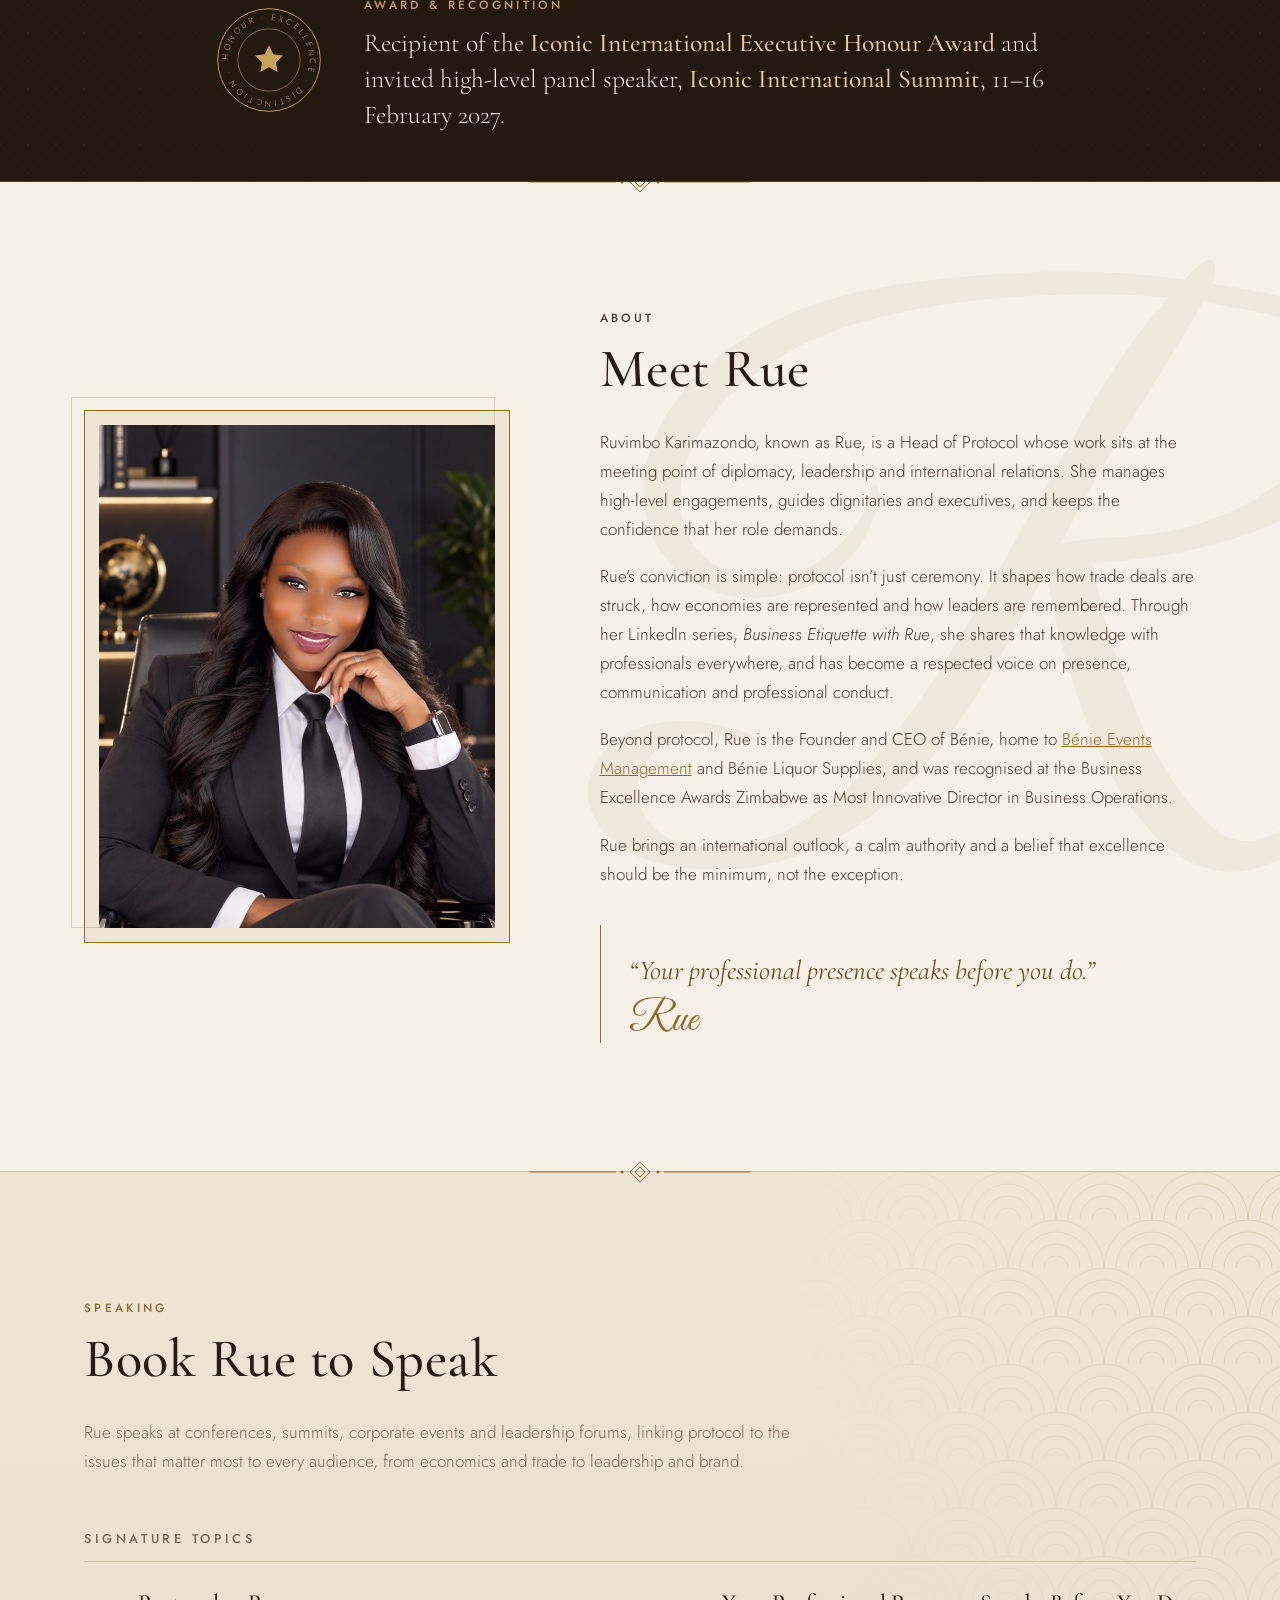
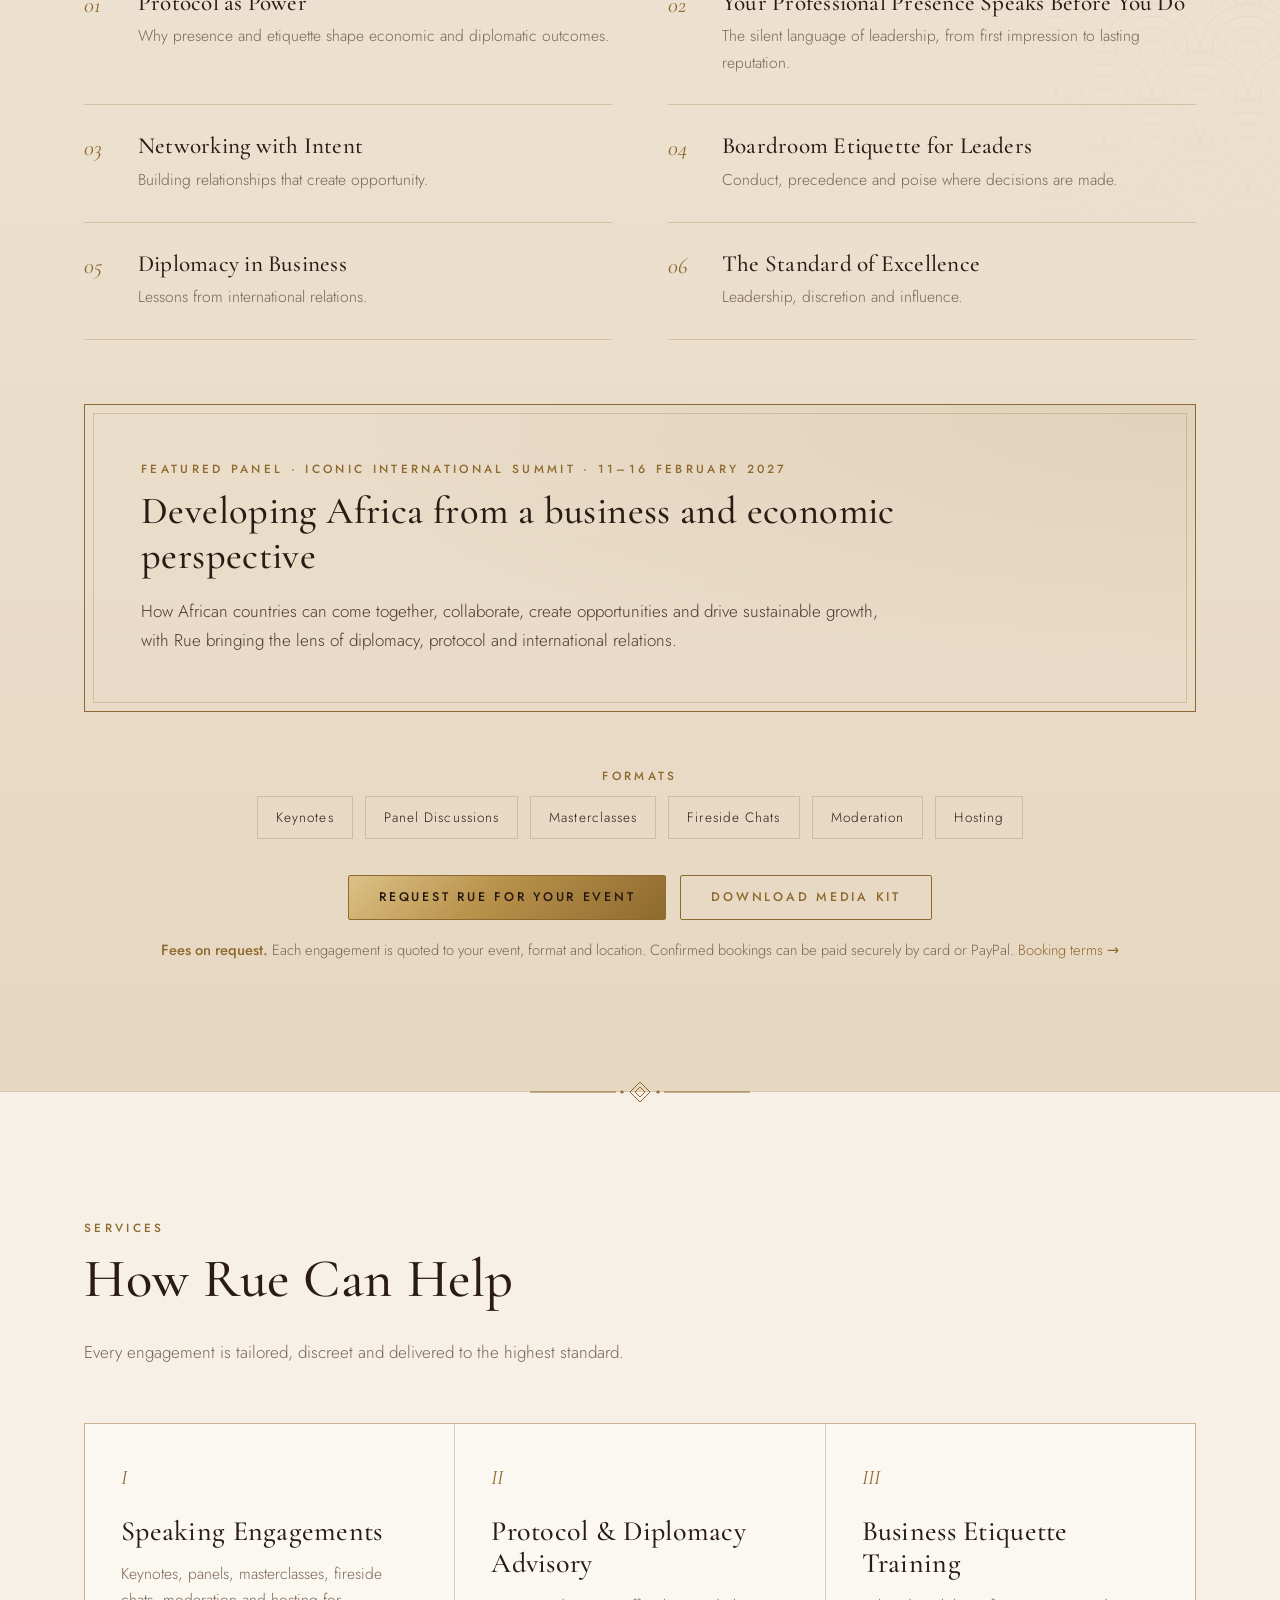
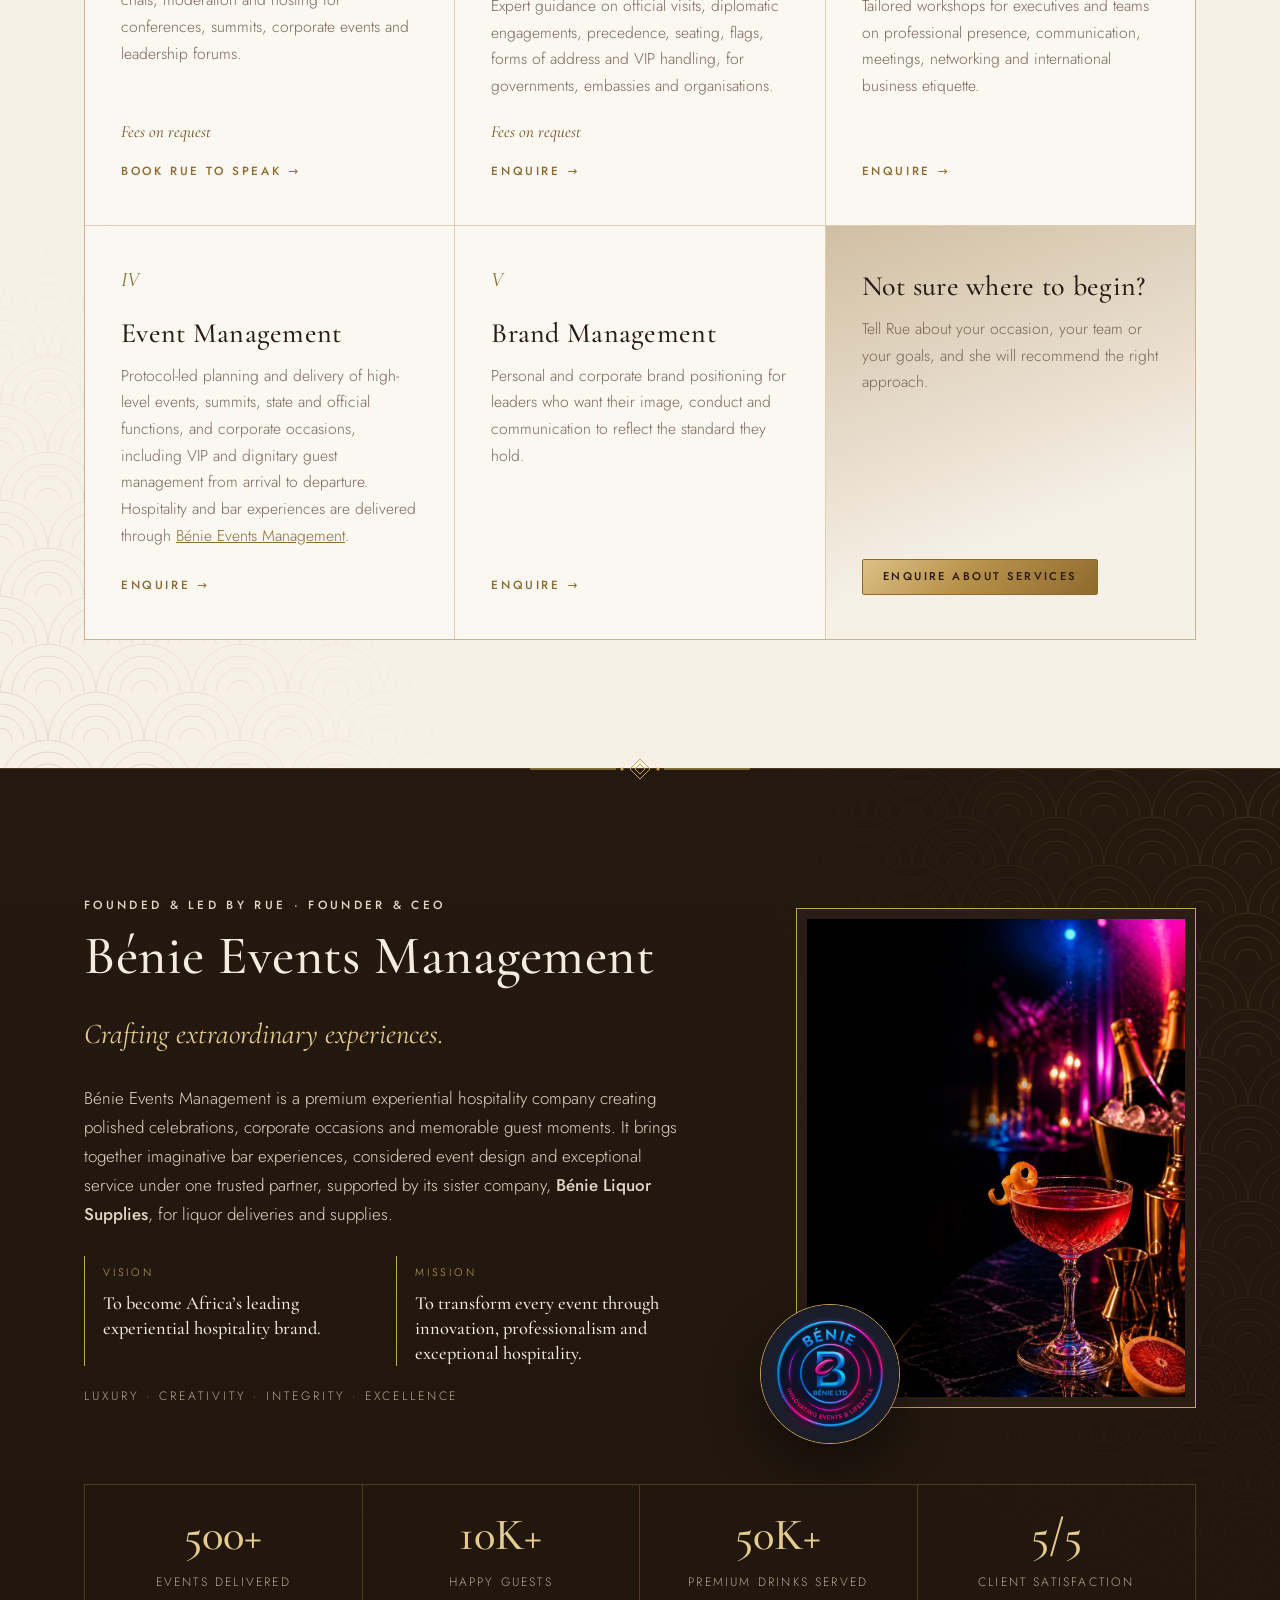
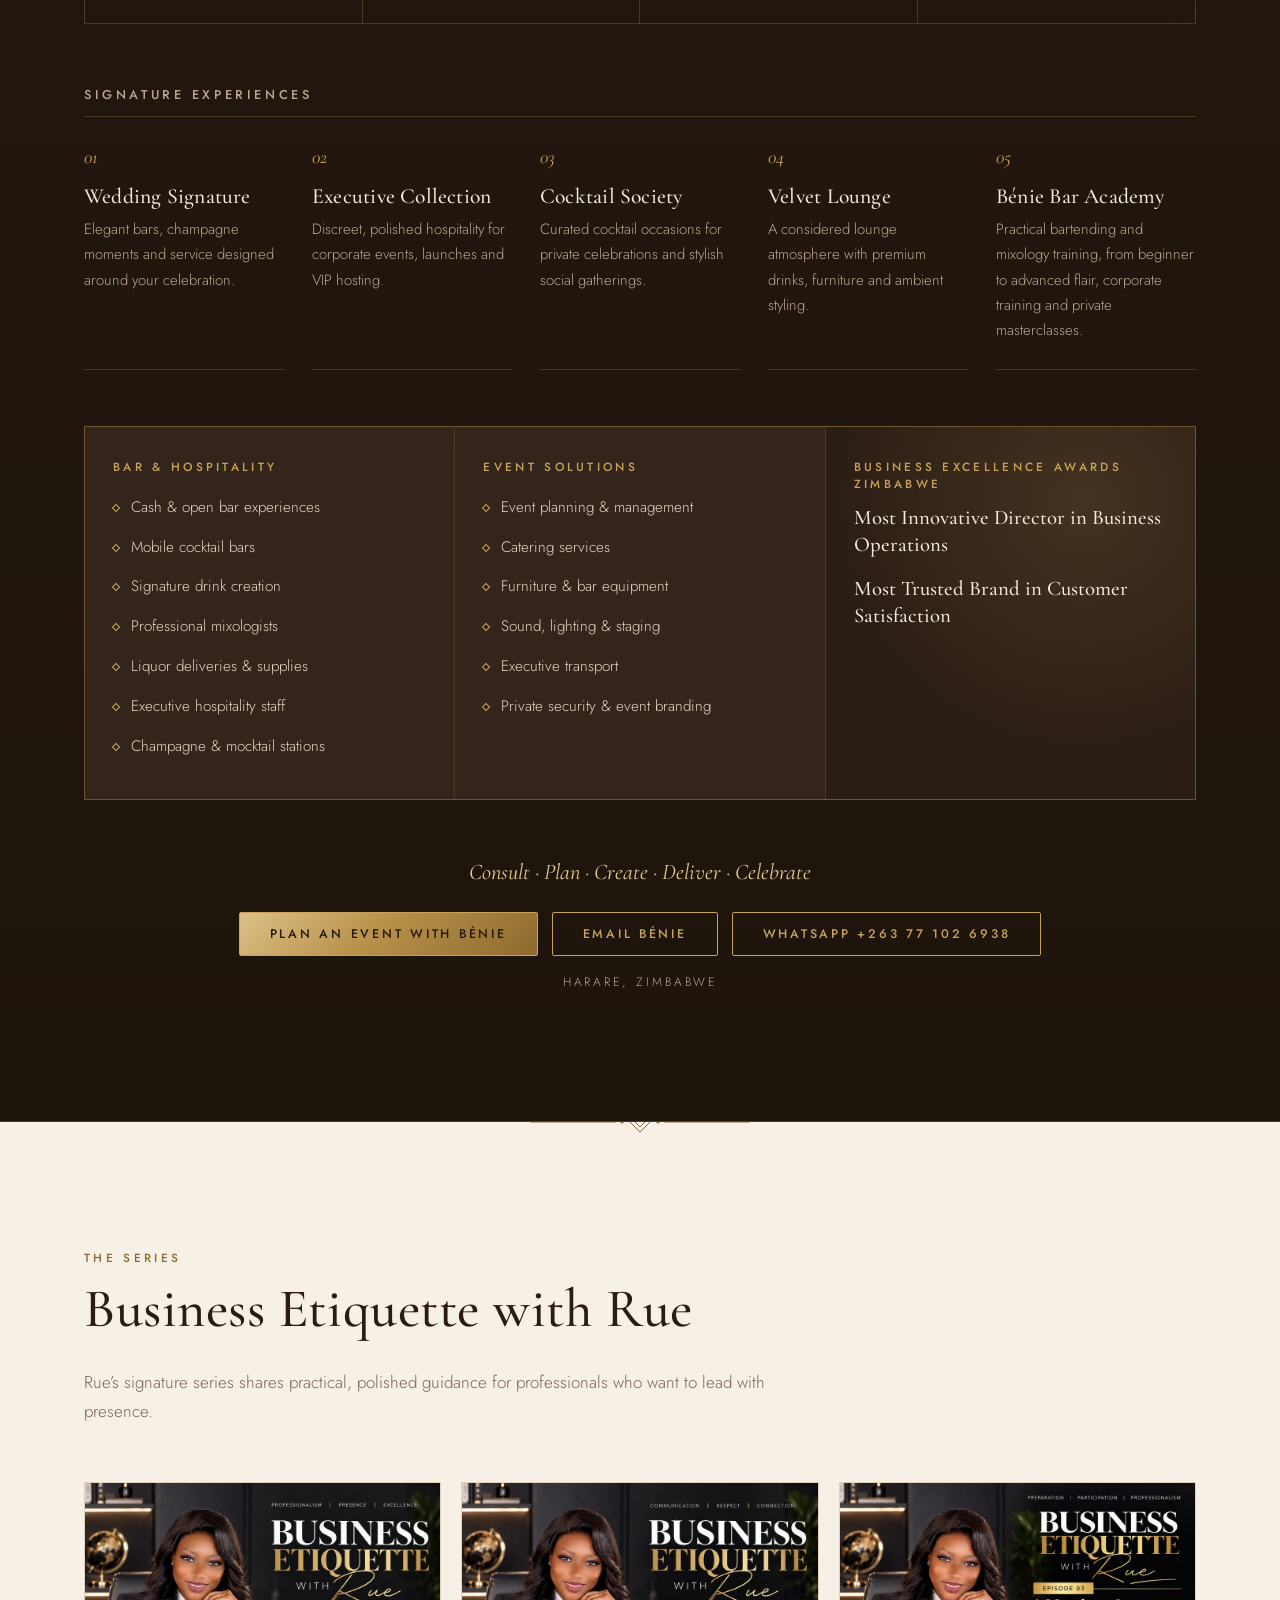
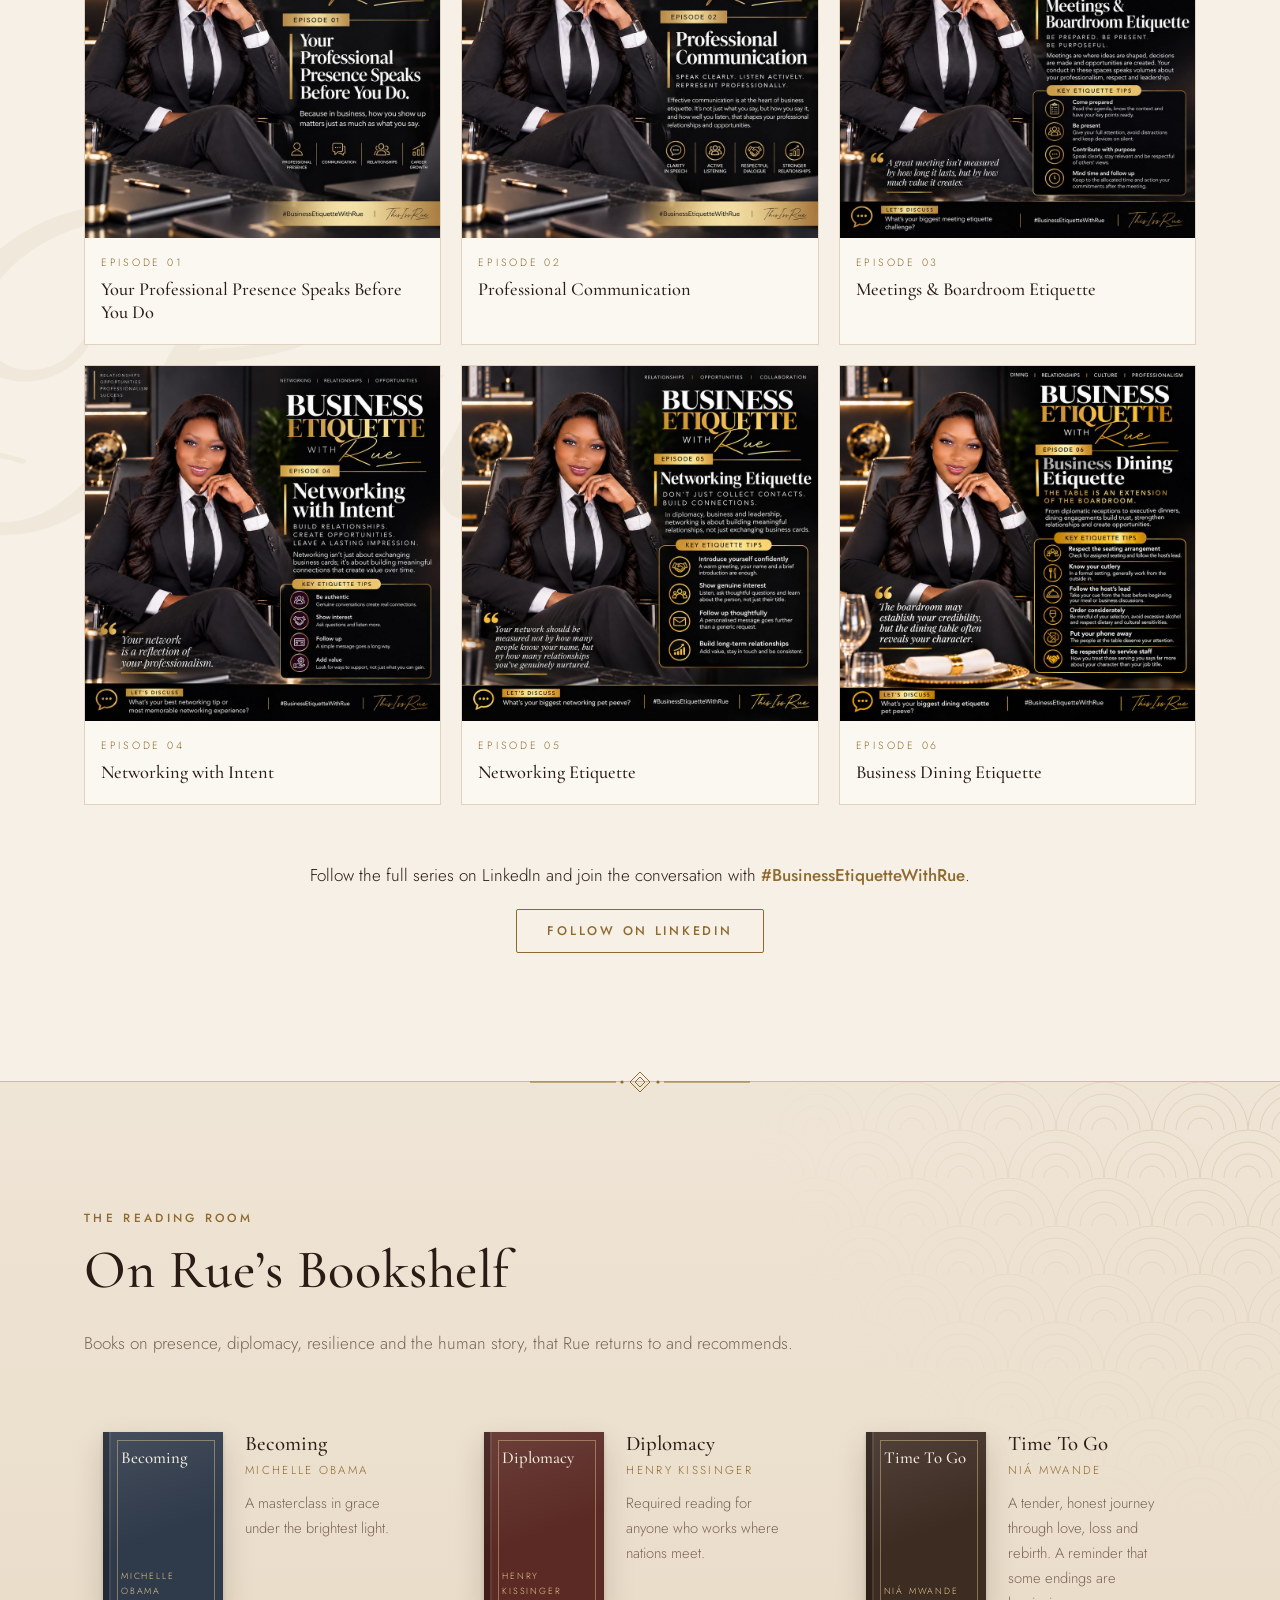
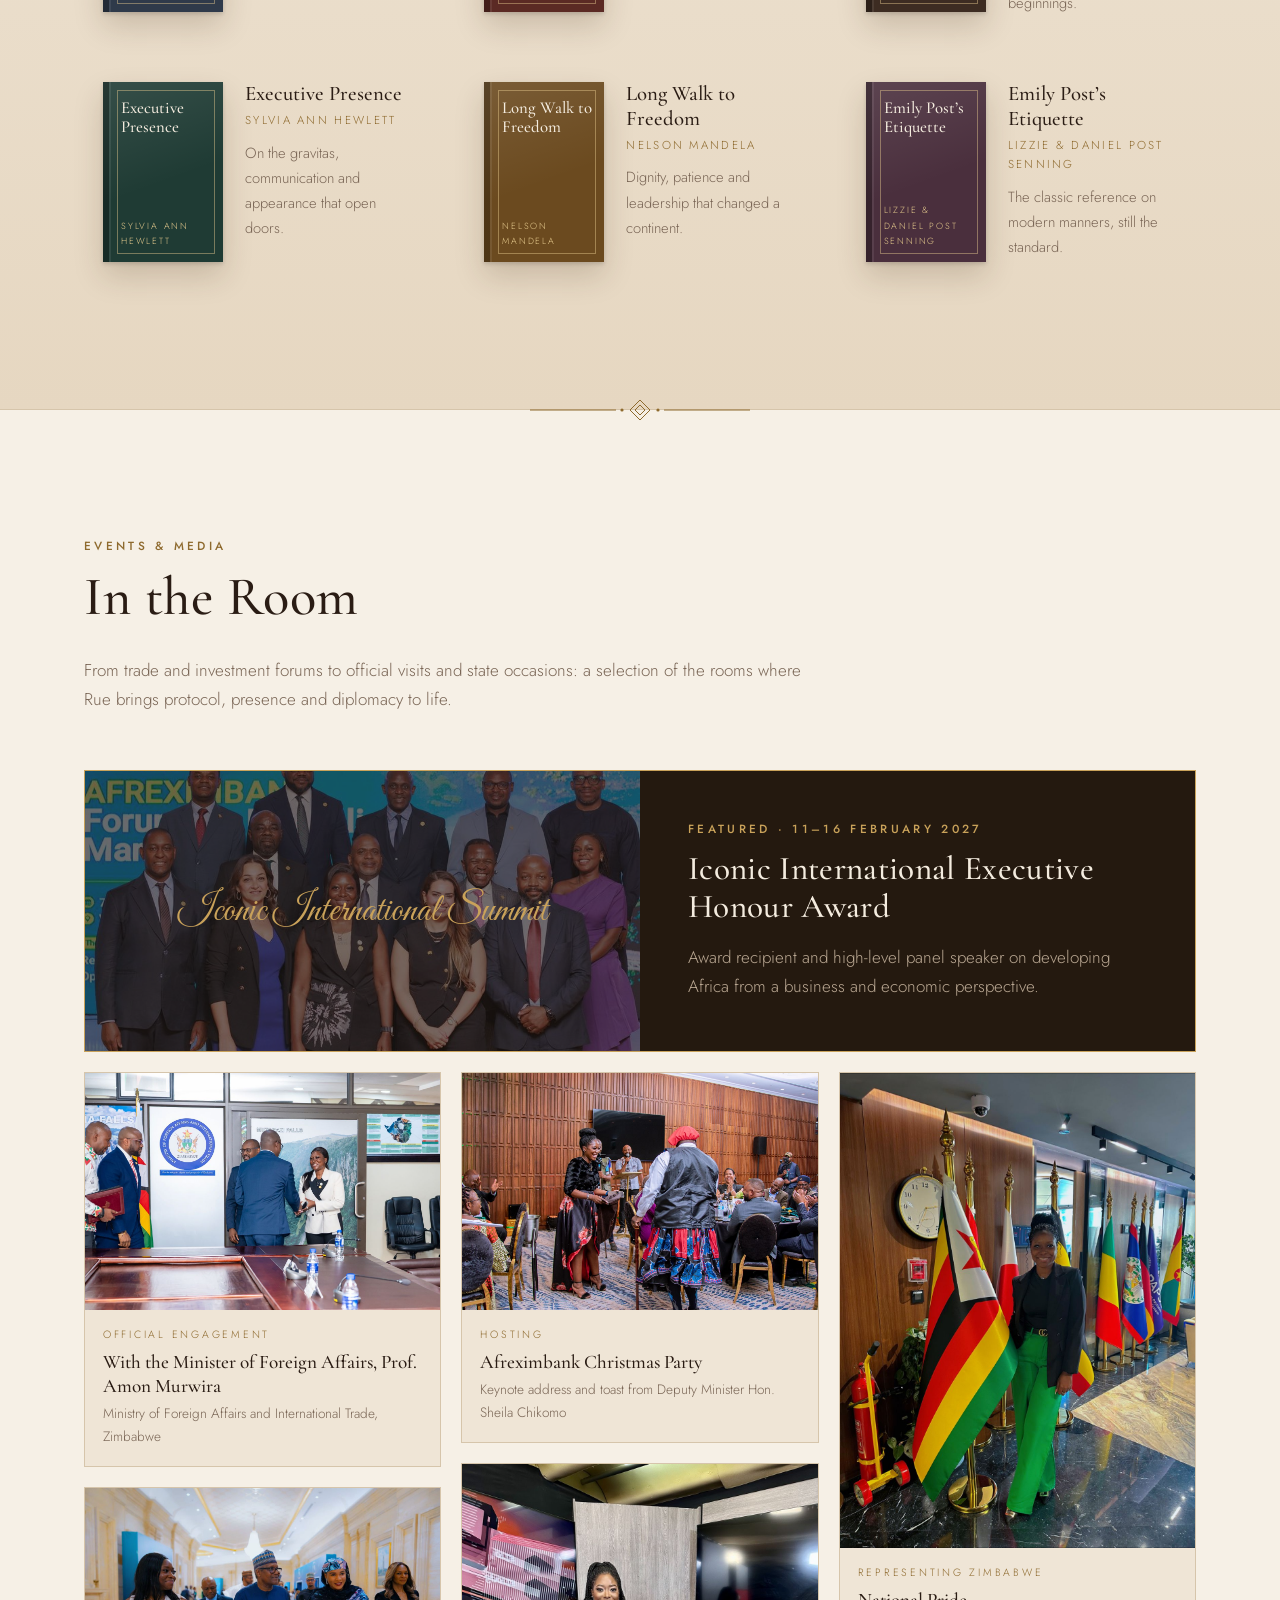
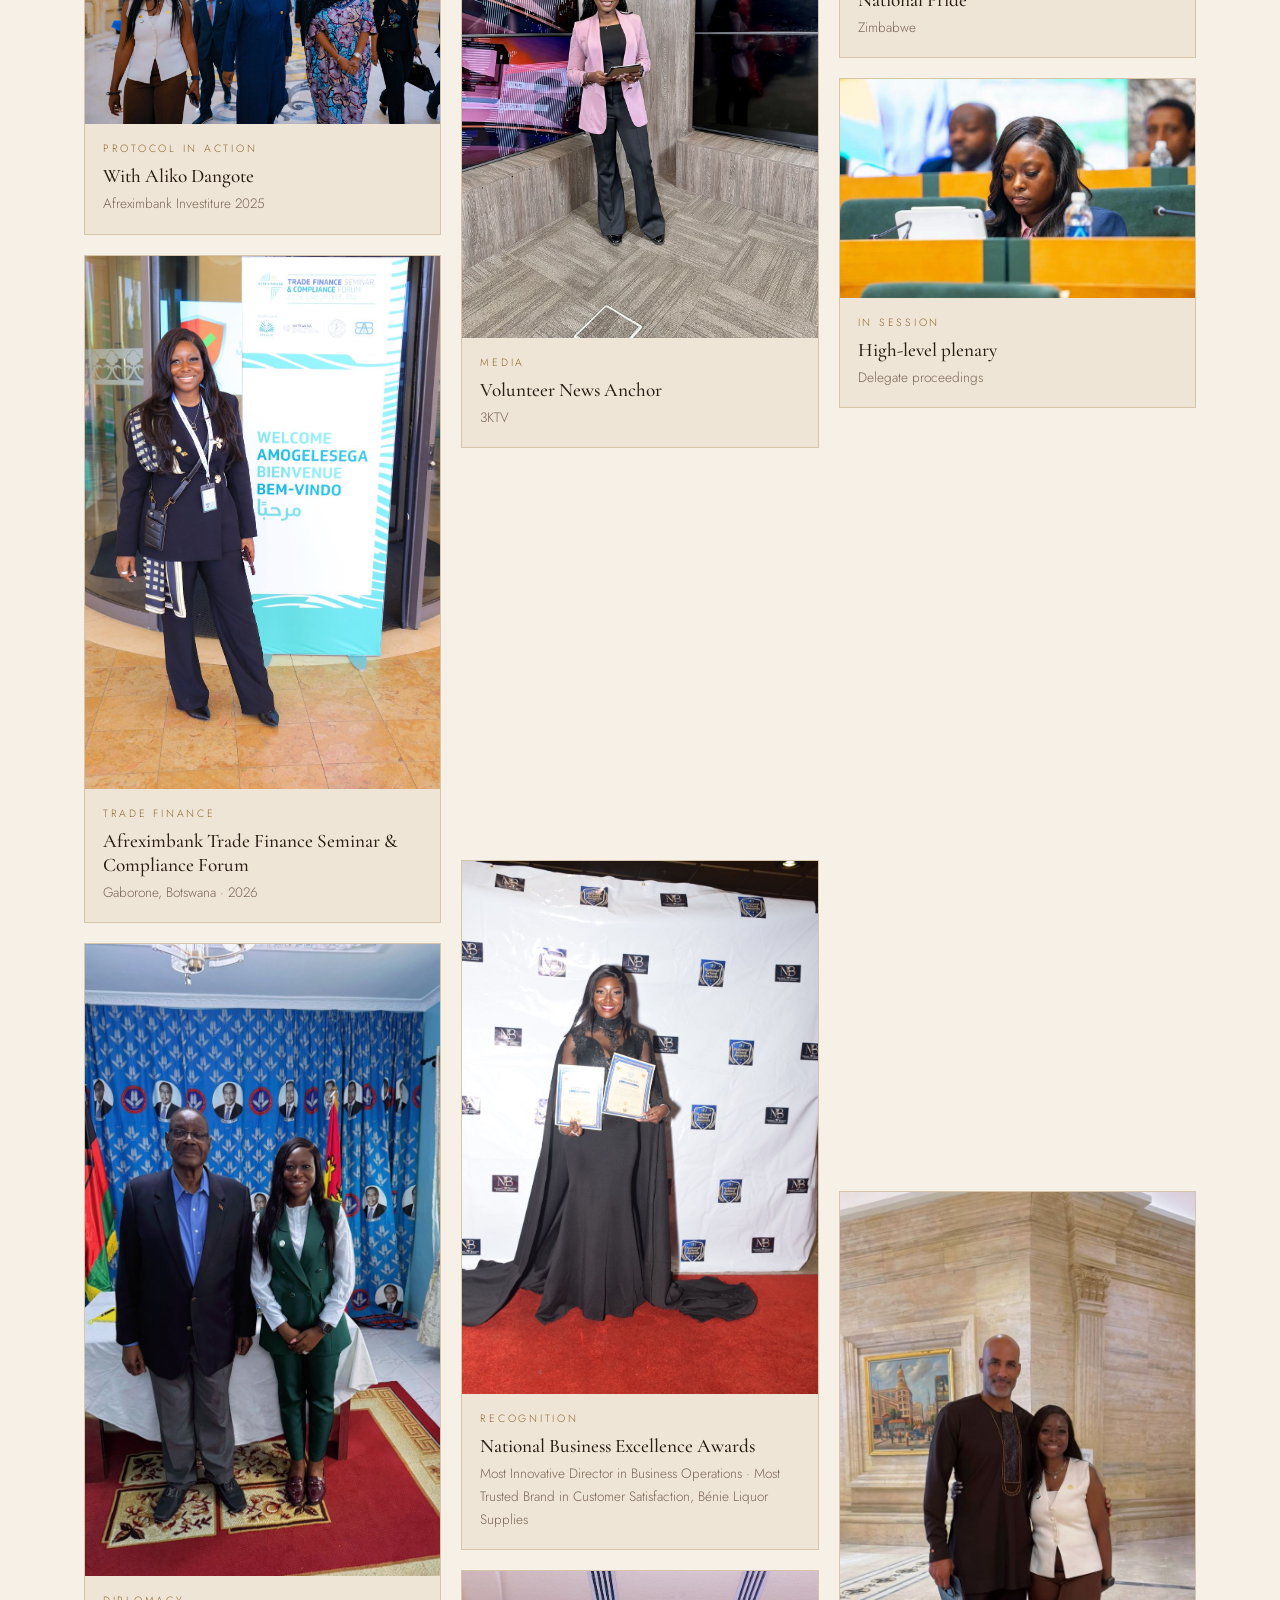
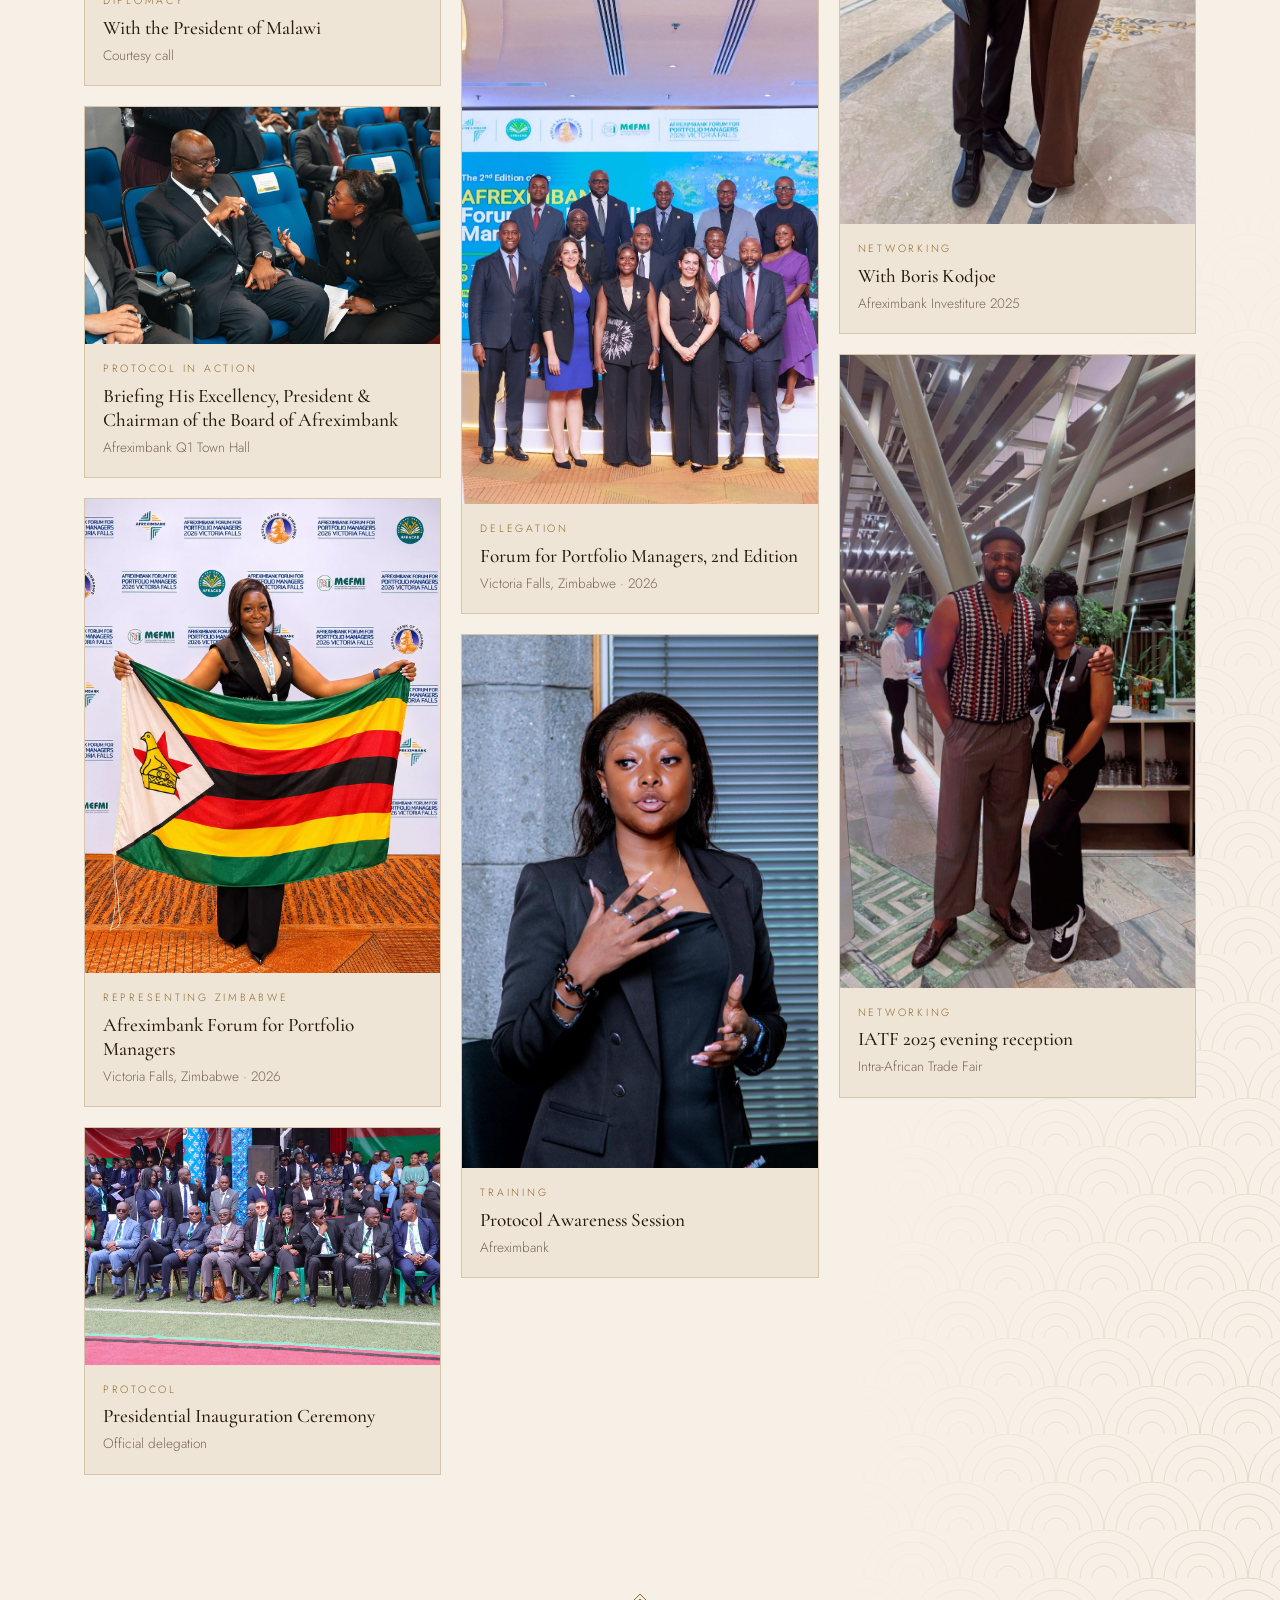
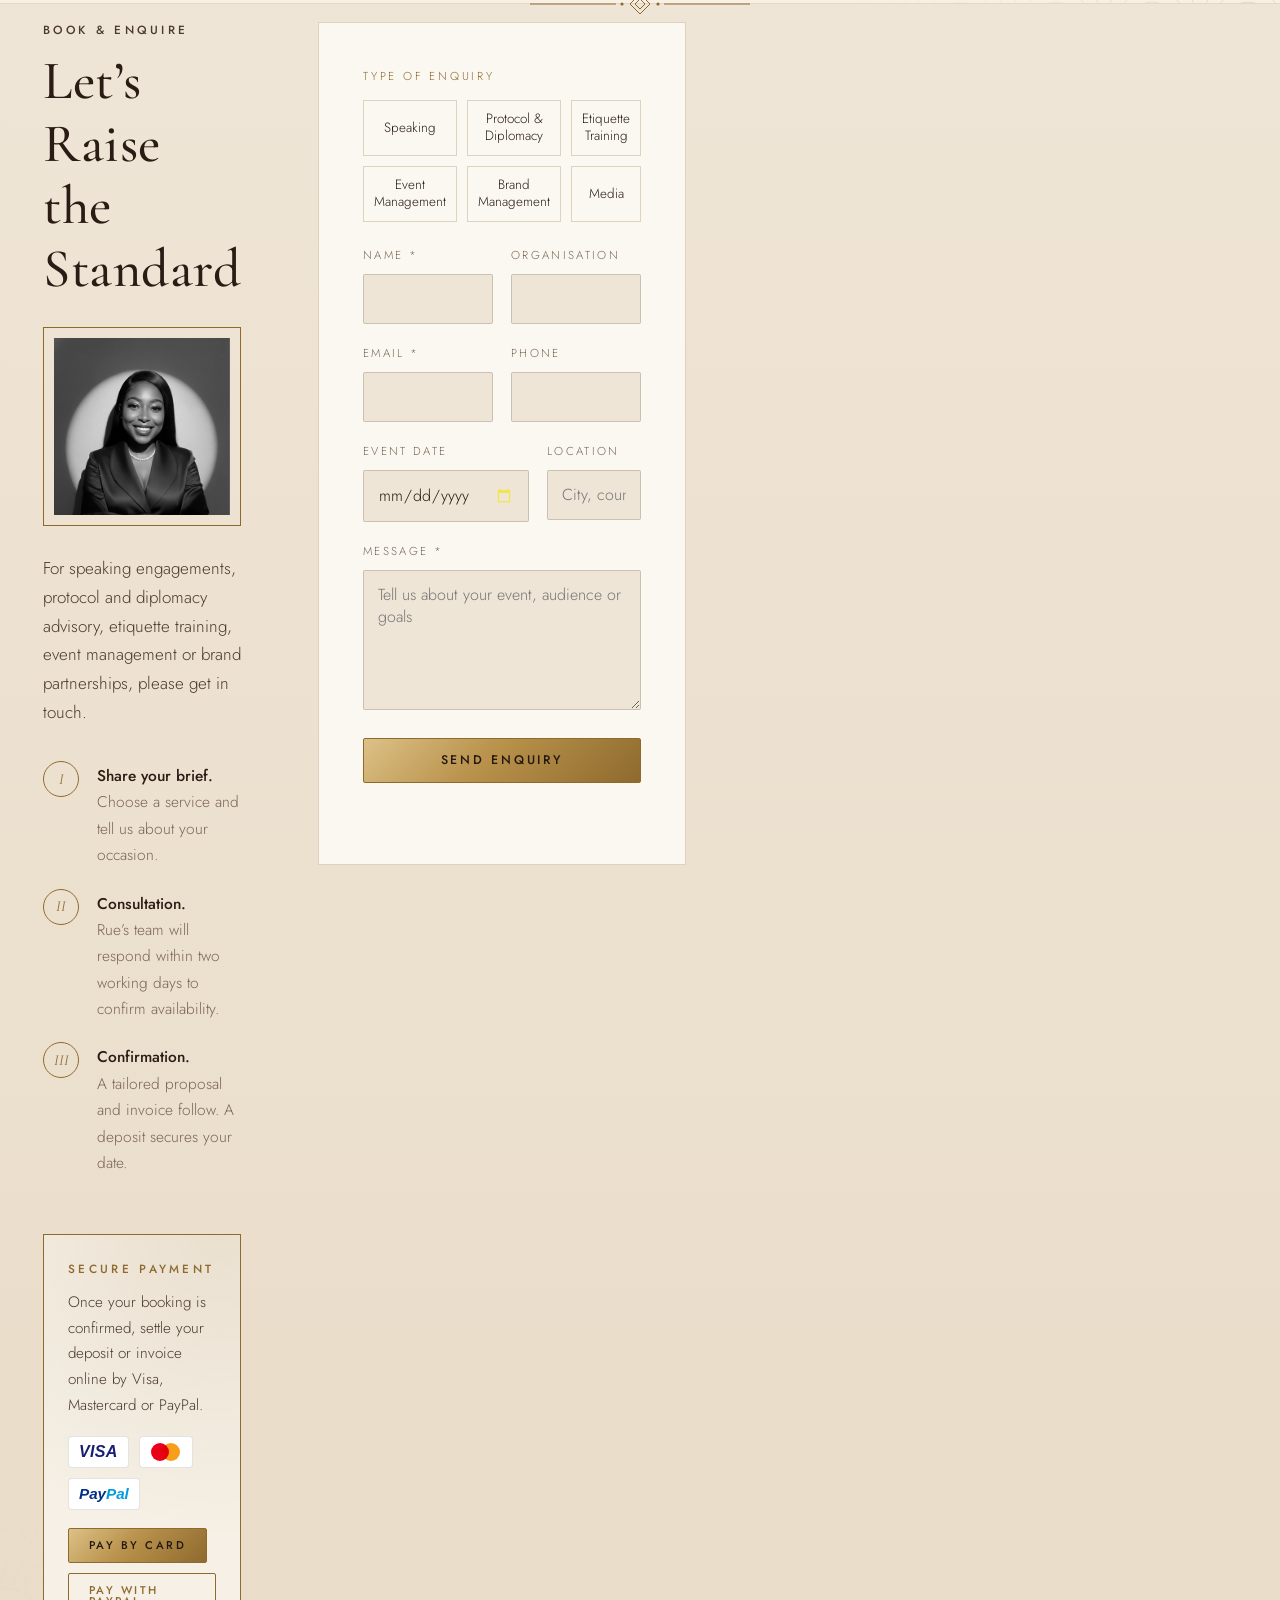
==== commit 4c814fb1: "Add Episode 06: Business Dining Etiquette Co-Authored-By: Claude Opus 5.5 <noreply@anthropic.com> Cl" ====
--- a/index.html
+++ b/index.html
@@ -325,6 +325,10 @@
             <img src="assets/episode-05.jpg" alt="" width="900" height="900" loading="lazy">
             <span class="episode__meta"><span>Episode 05</span><strong>Networking Etiquette</strong></span>
           </button>
+          <button type="button" class="episode reveal" data-poster="assets/episode-06.jpg" aria-label="View Episode 06: Business Dining Etiquette">
+            <img src="assets/episode-06.jpg" alt="" width="900" height="900" loading="lazy">
+            <span class="episode__meta"><span>Episode 06</span><strong>Business Dining Etiquette</strong></span>
+          </button>
         </div>
         <div class="center reveal">
           <p>Follow the full series on LinkedIn and join the conversation with <strong class="gold">#BusinessEtiquetteWithRue</strong>.</p>
--- a/styles.css
+++ b/styles.css
@@ -228,7 +228,7 @@
 .benie__loc { font-size: .76rem; letter-spacing: .24em; text-transform: uppercase; color: var(--muted); margin: 0; }
 
 /* Episodes */
-.episodes { display: grid; grid-template-columns: repeat(5, 1fr); gap: 16px; margin-bottom: 56px; }
+.episodes { display: grid; grid-template-columns: repeat(3, 1fr); gap: 20px; margin-bottom: 56px; }
 .episode { all: unset; box-sizing: border-box; cursor: zoom-in; display: flex; flex-direction: column; border: 1px solid var(--line); background: var(--surface); transition: border-color .3s, transform .3s; }
 .episode:hover, .episode:focus-visible { border-color: var(--gold); transform: translateY(-4px); }
 .episode:focus-visible { outline: 2px solid var(--gold-hi); outline-offset: 3px; }
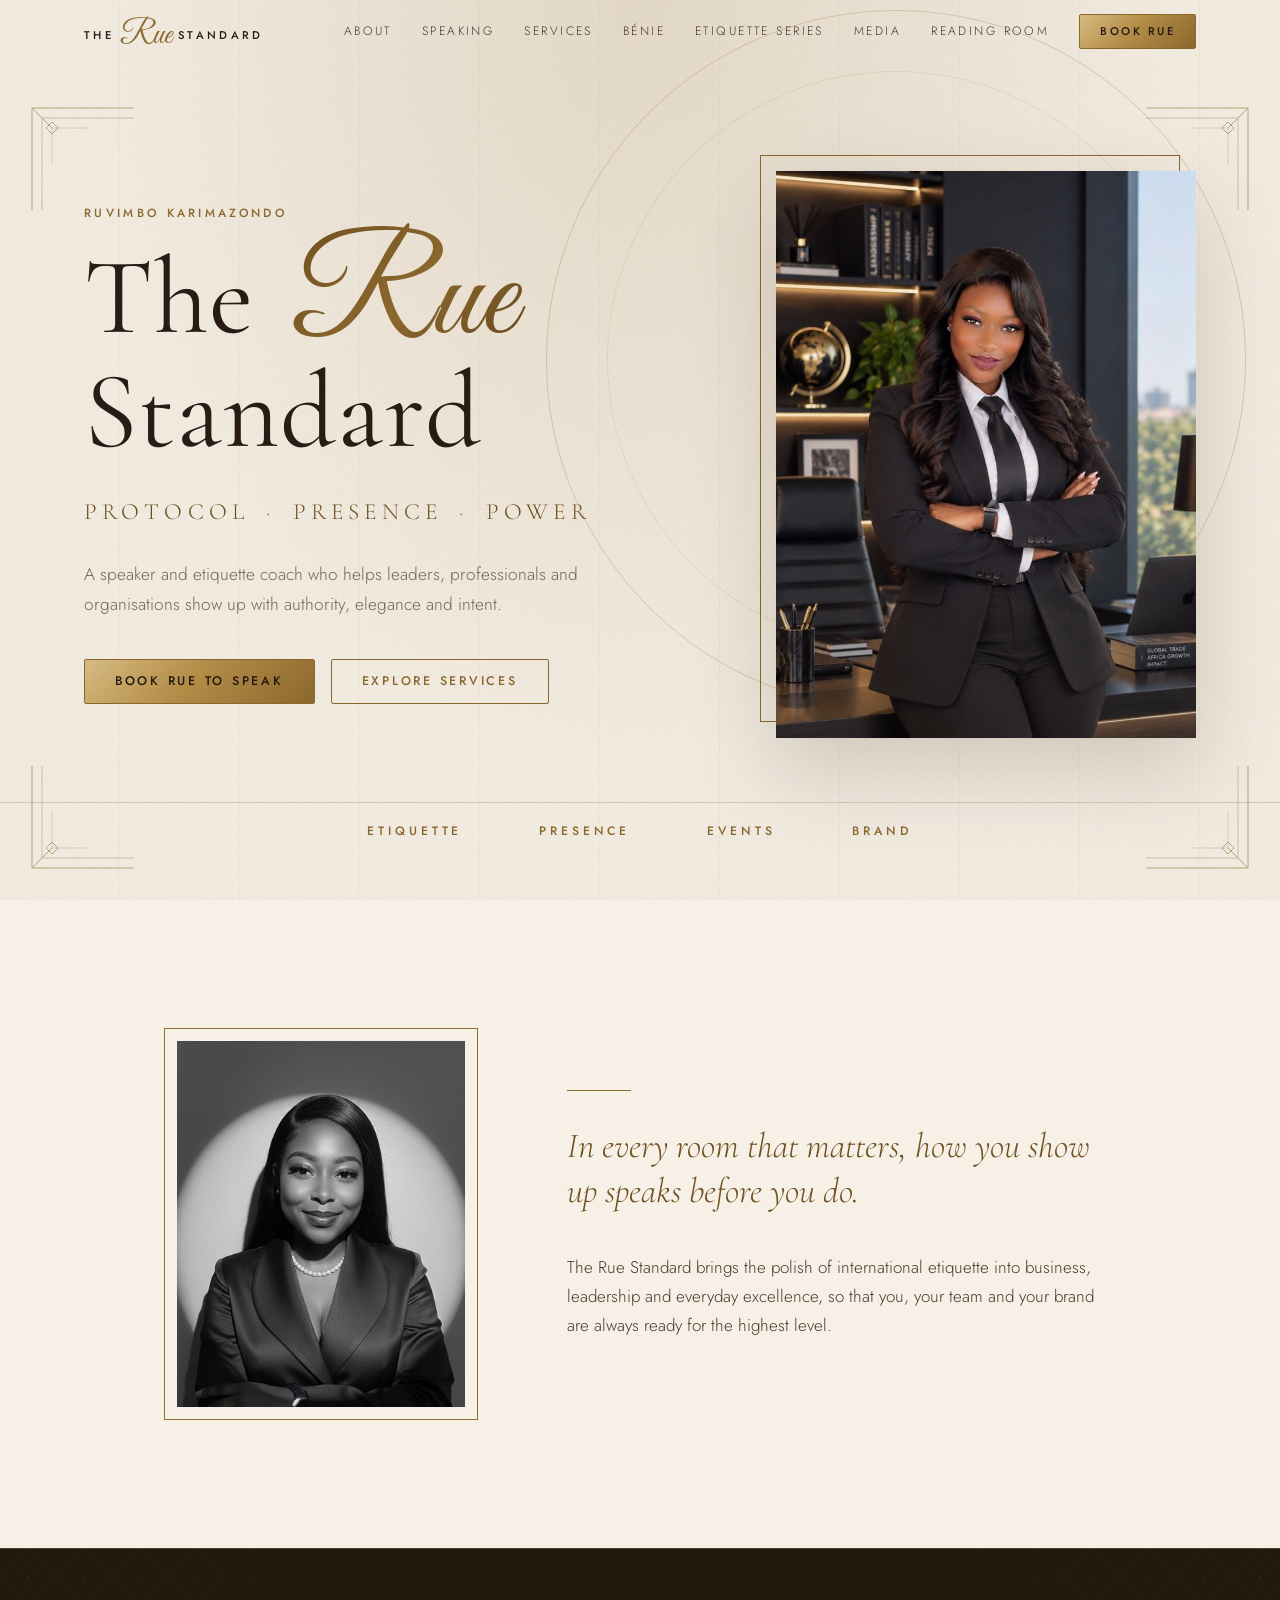
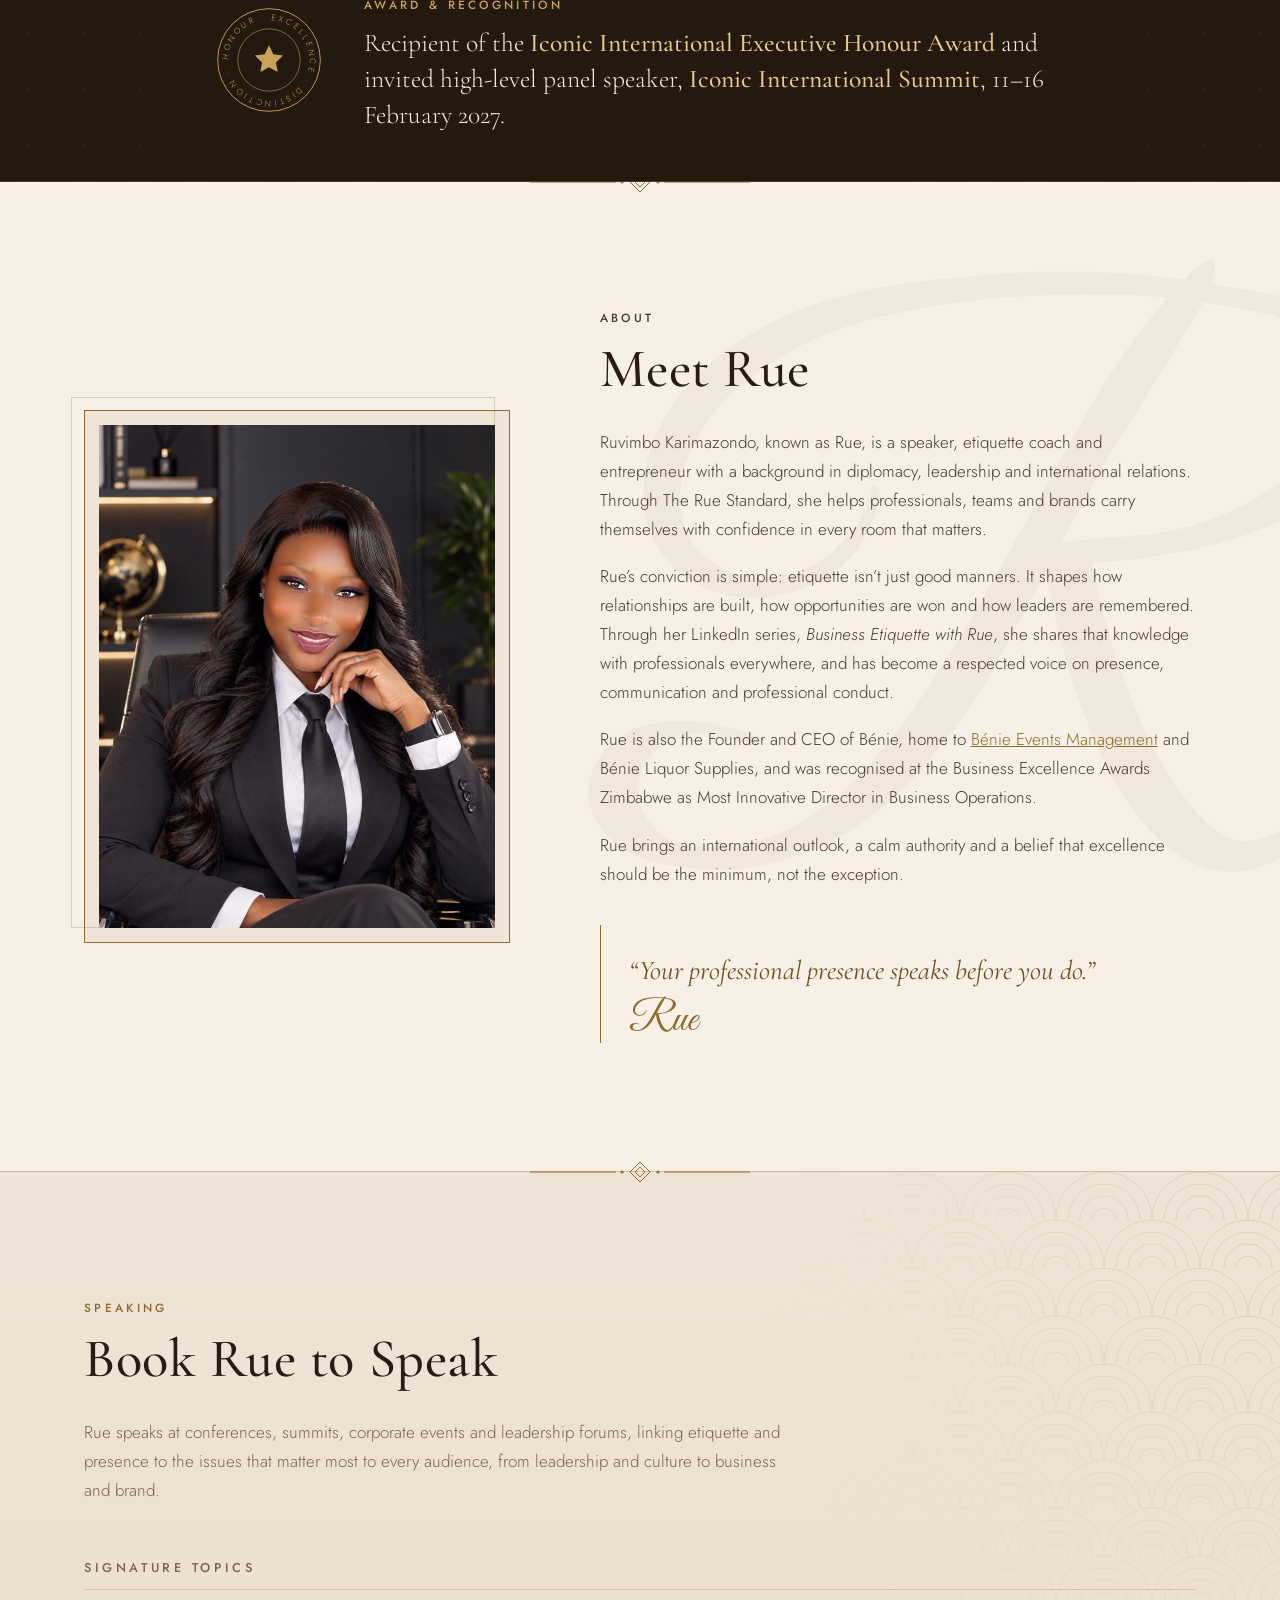
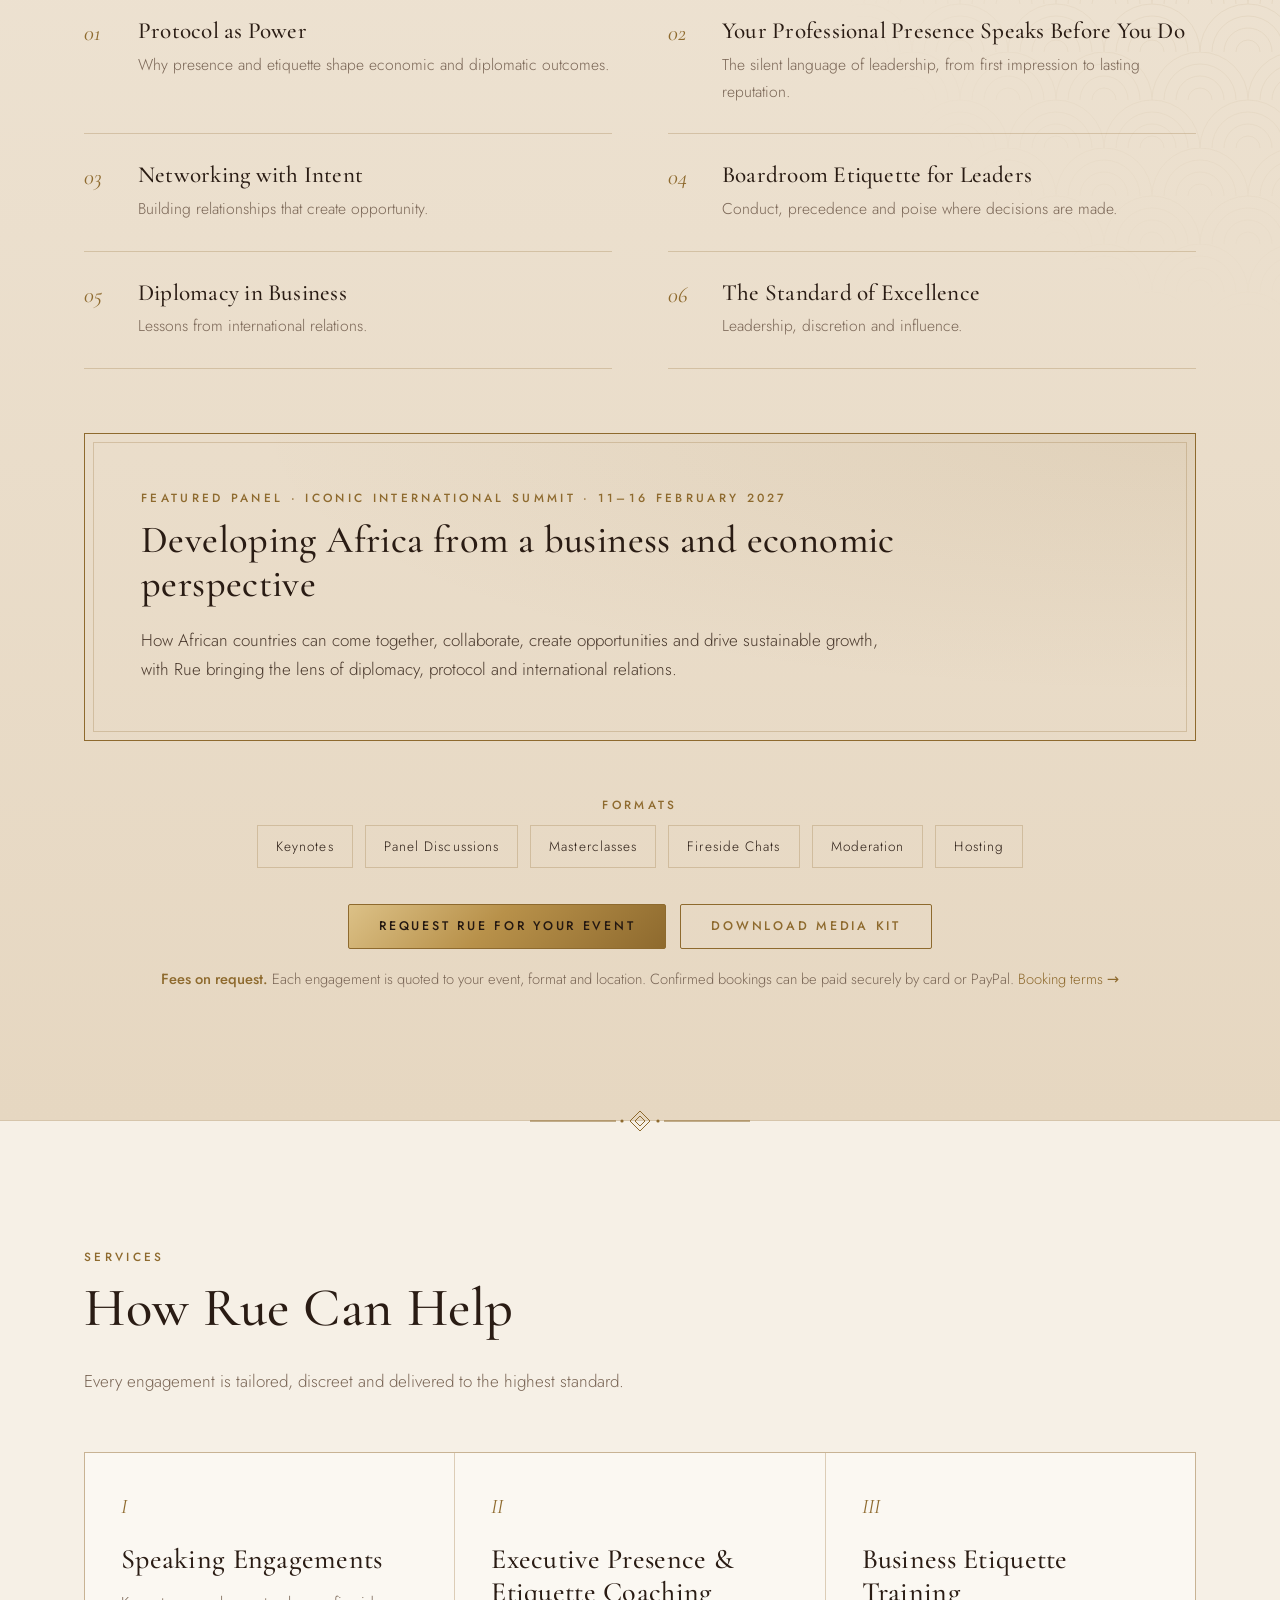
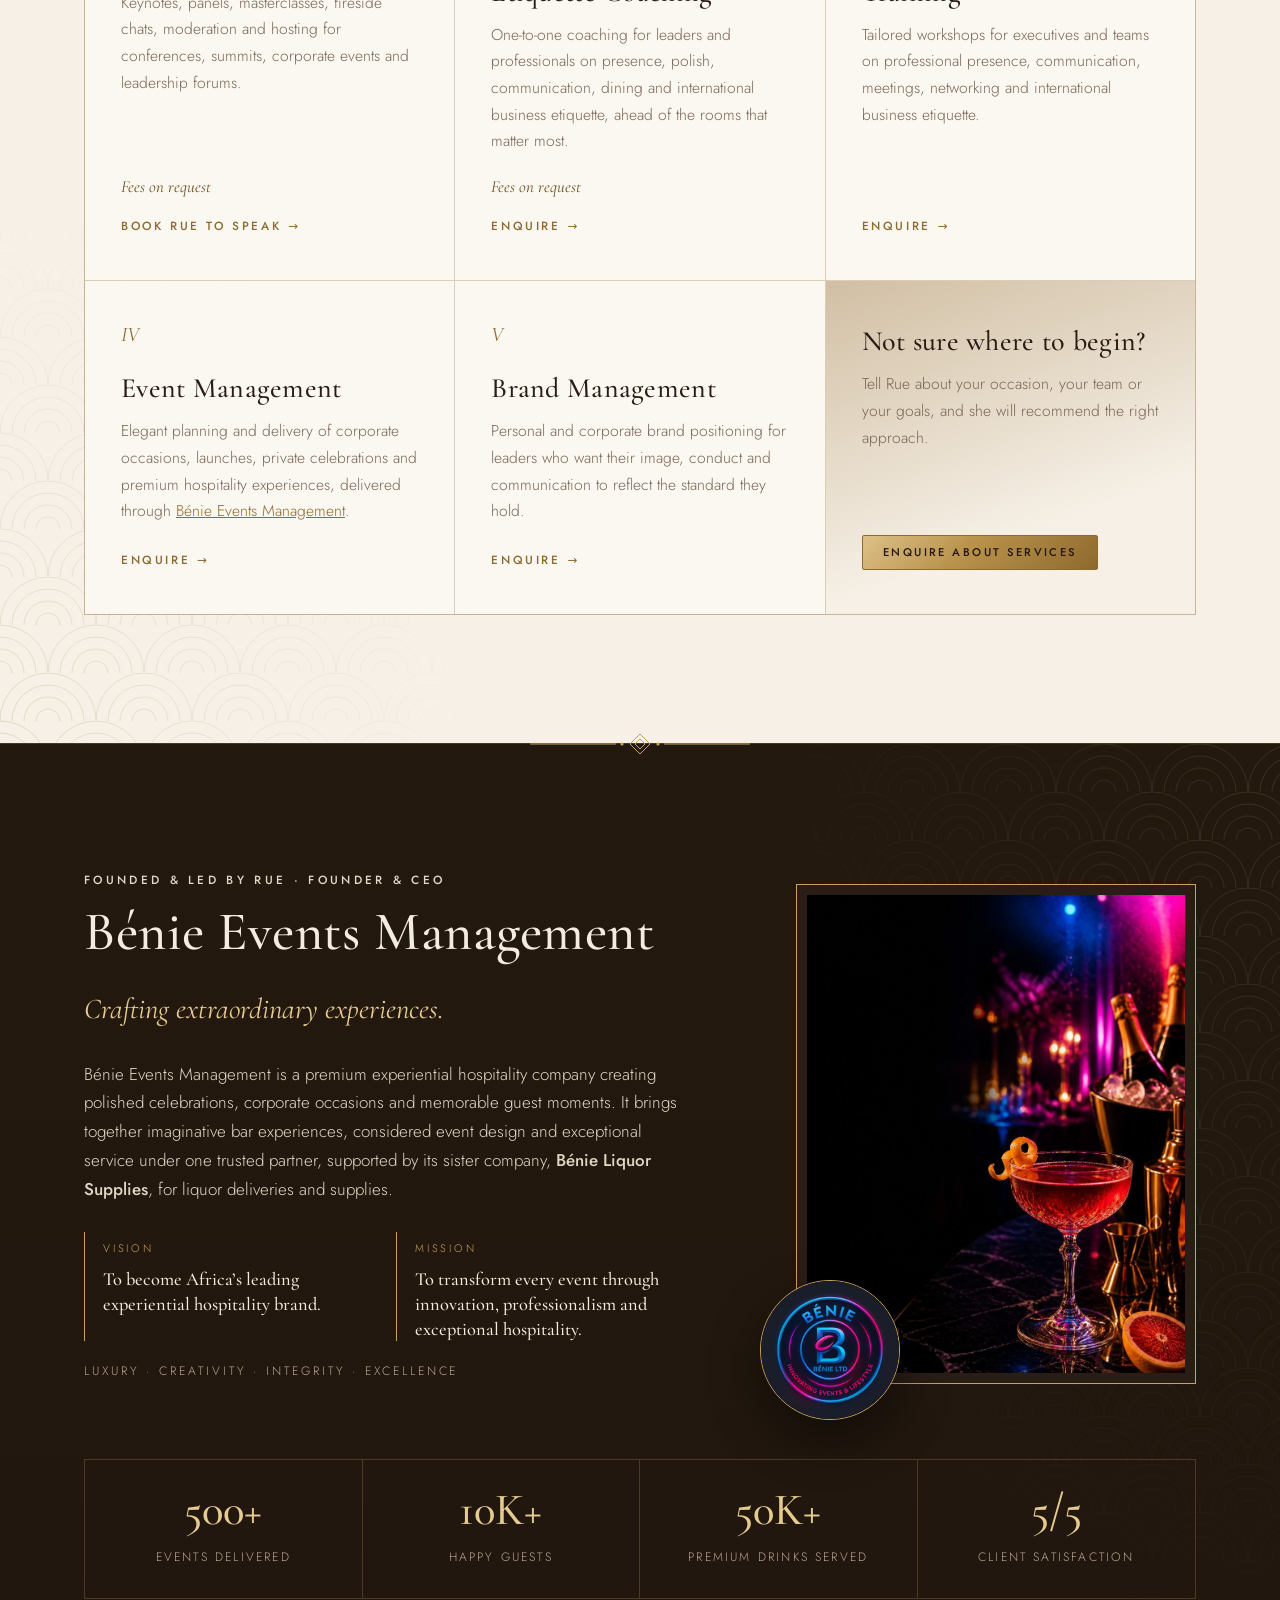
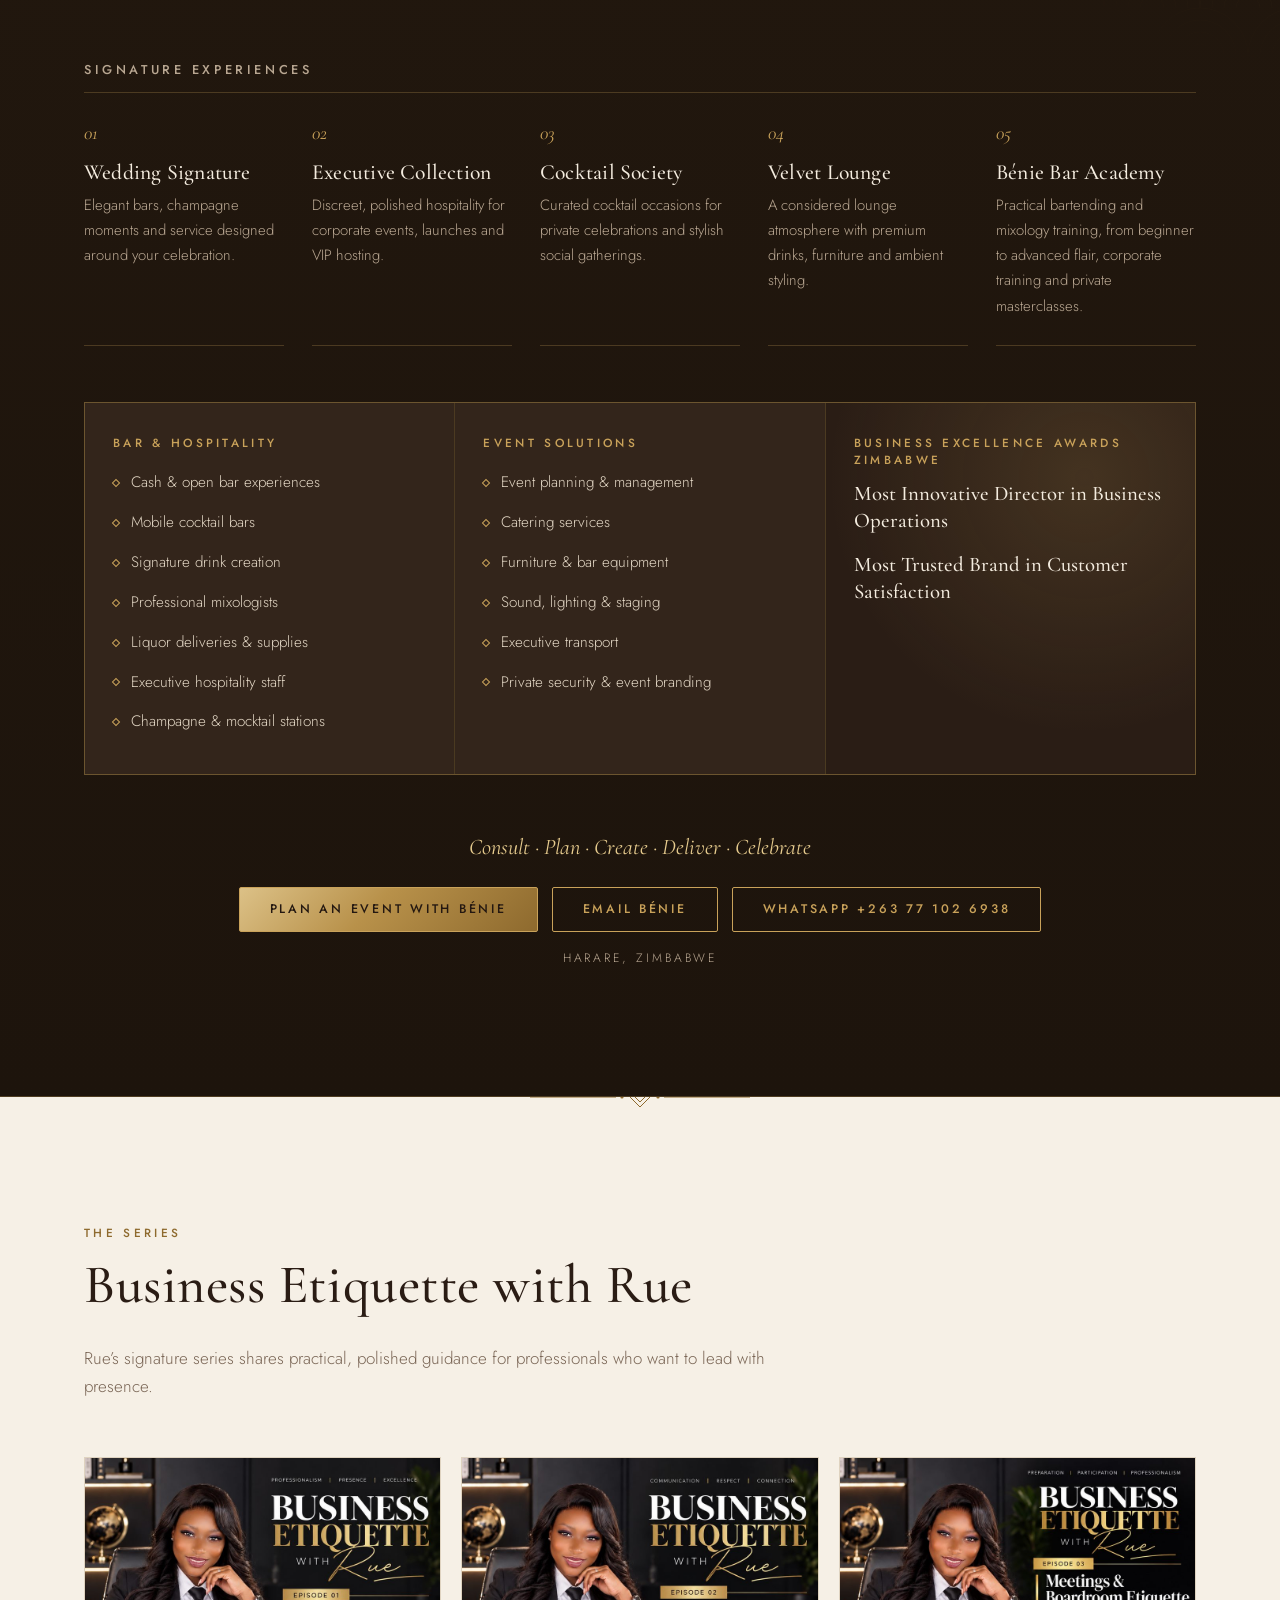
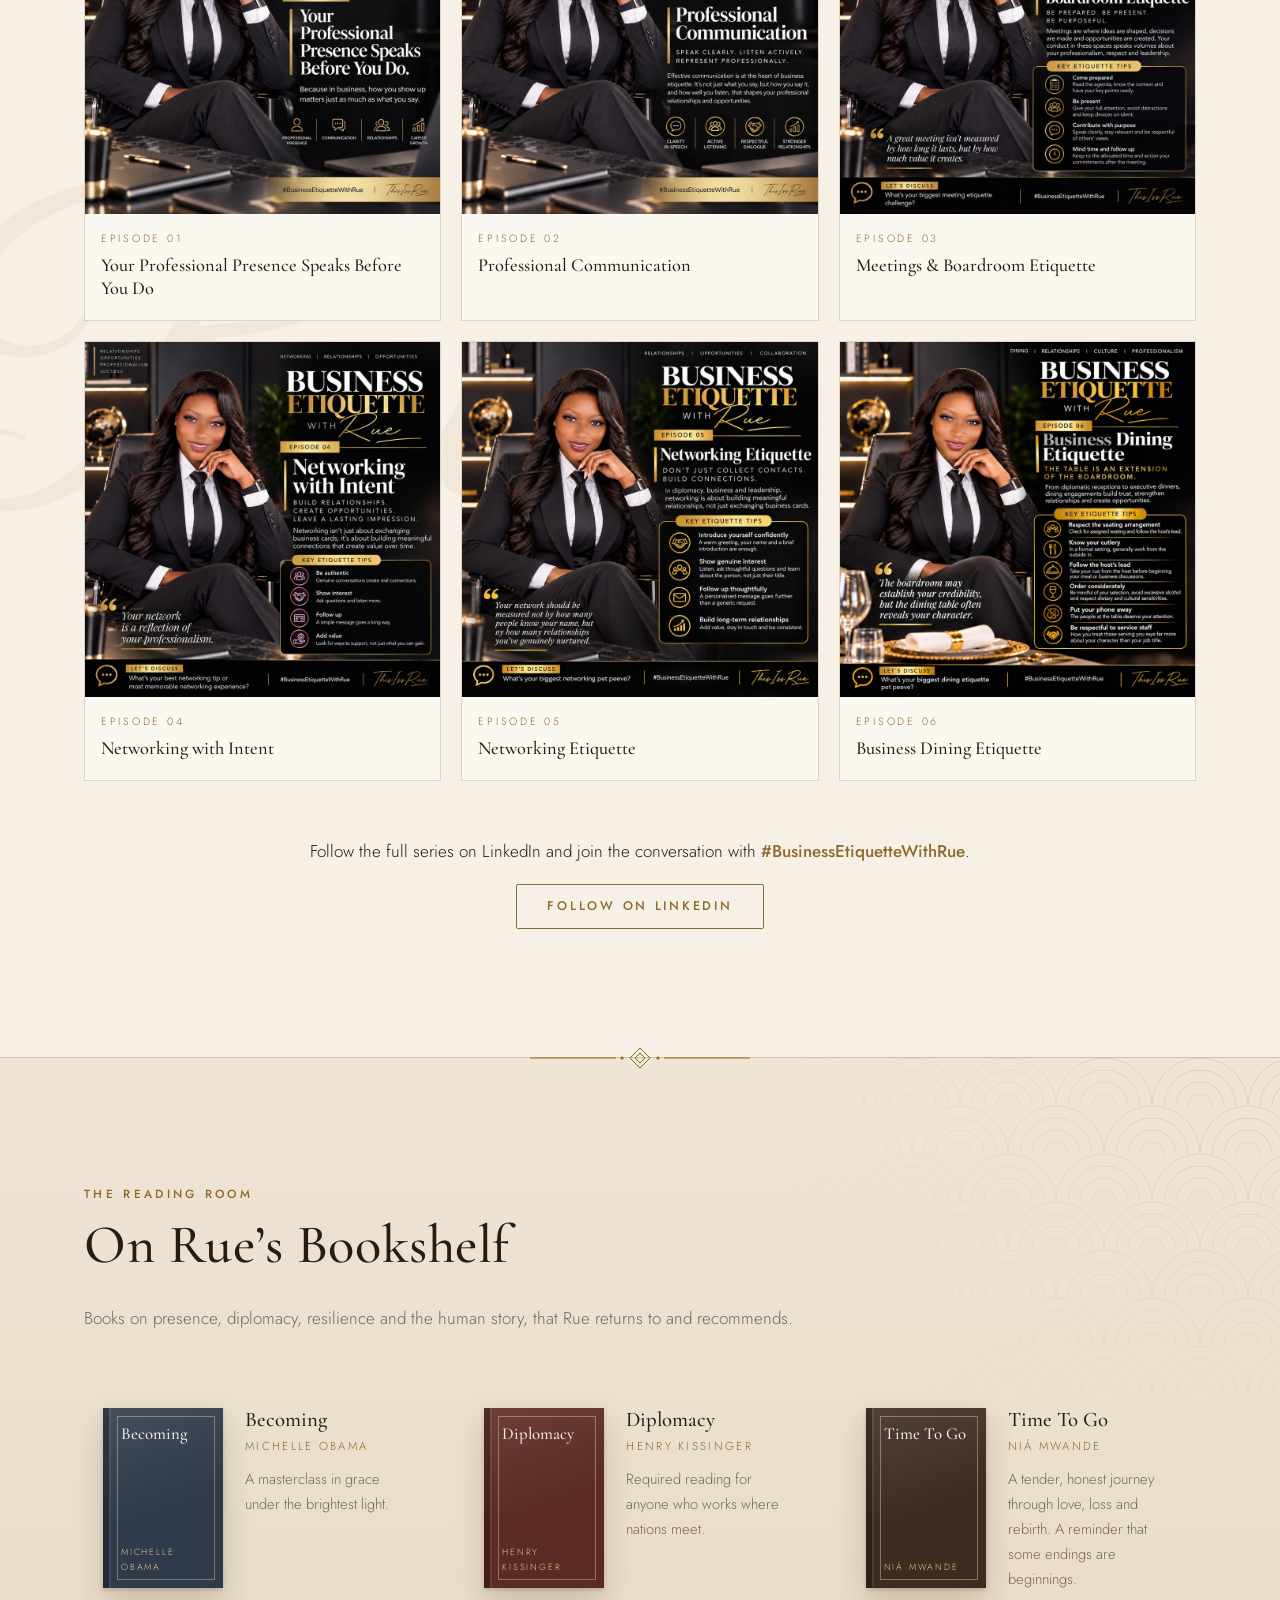
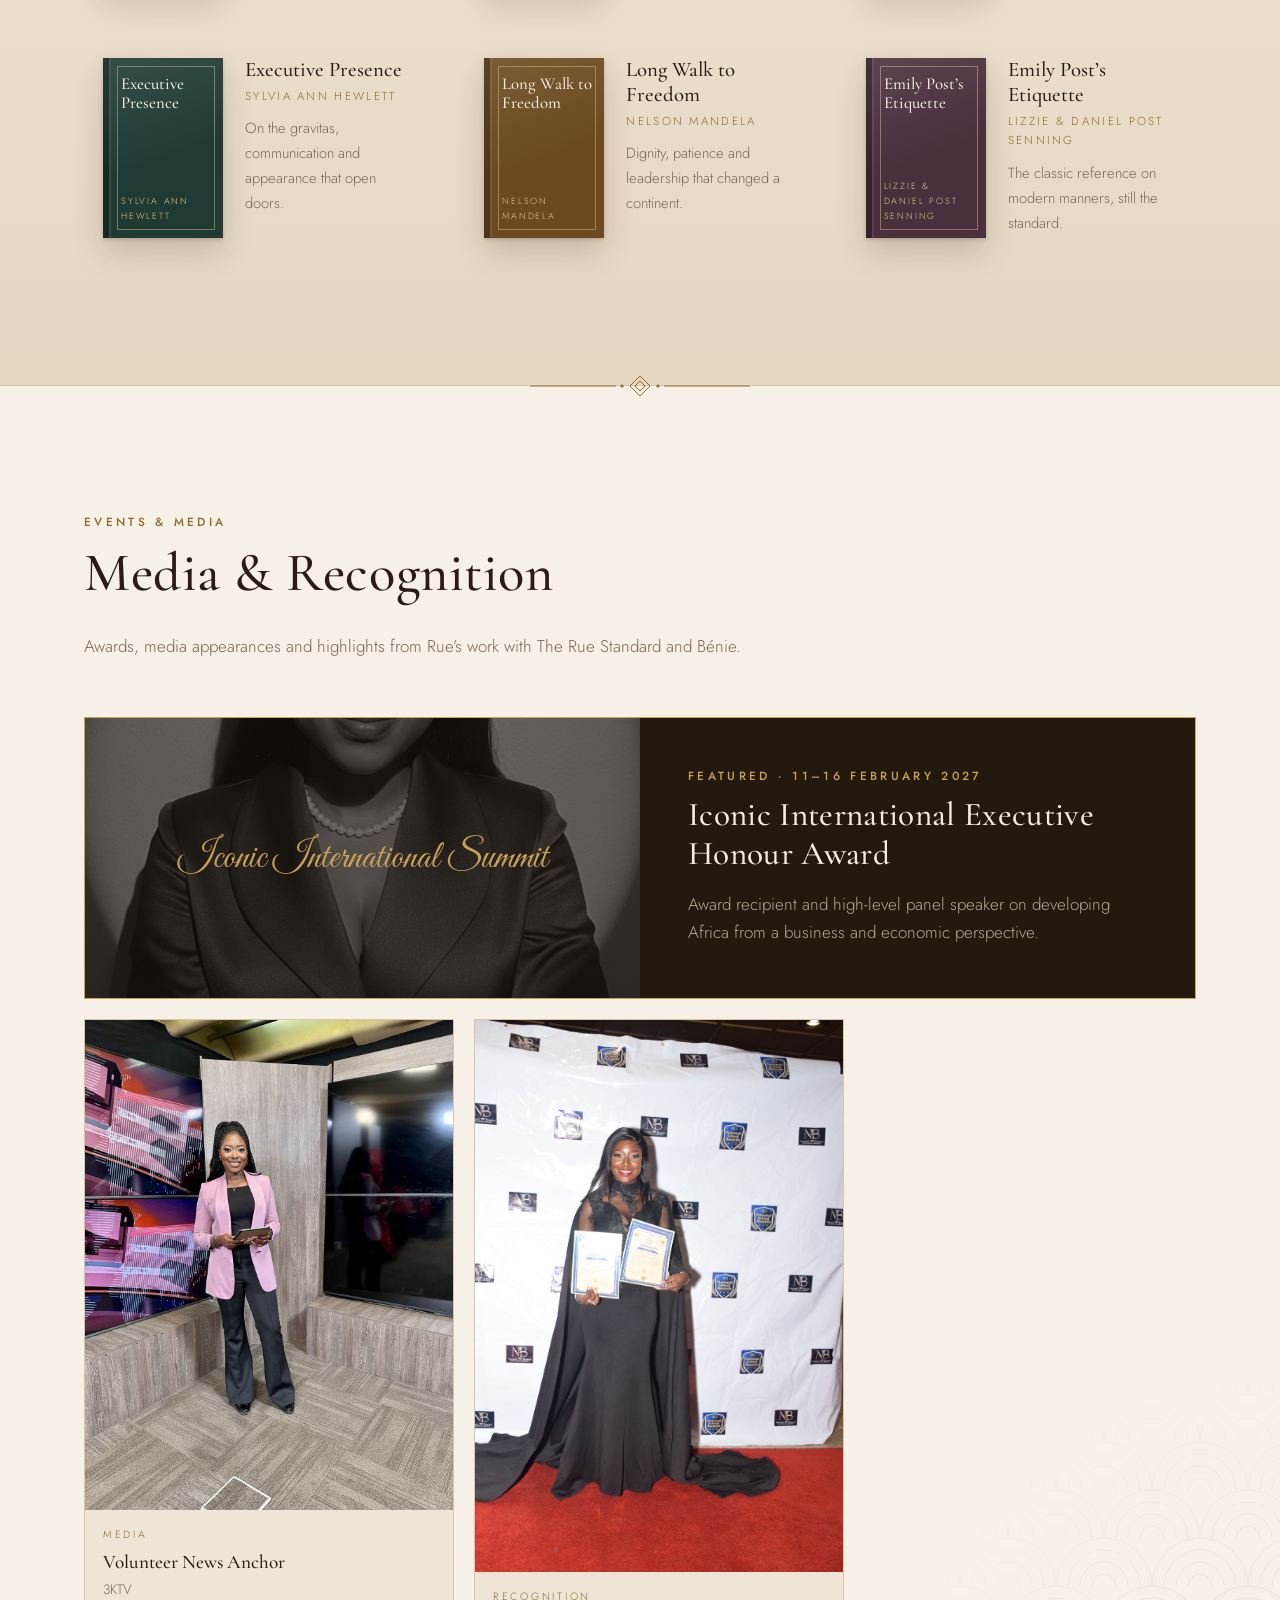
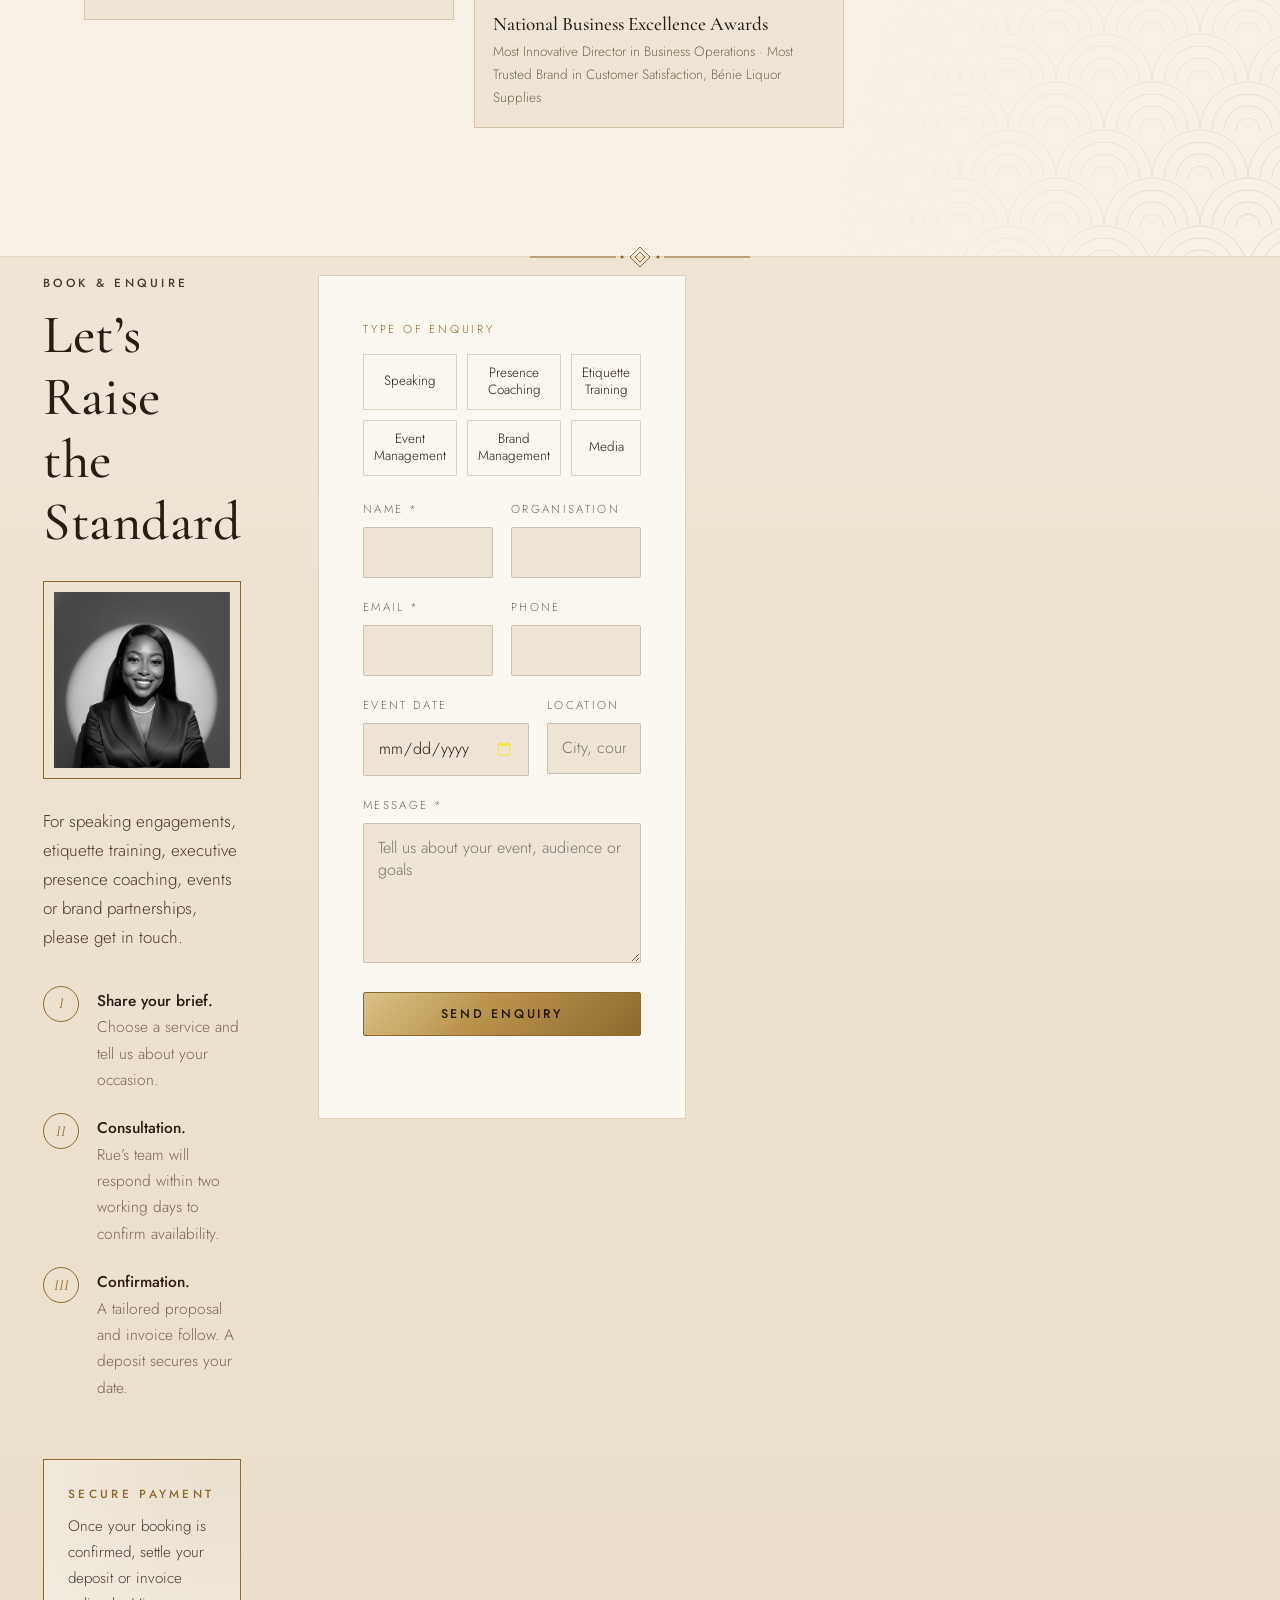
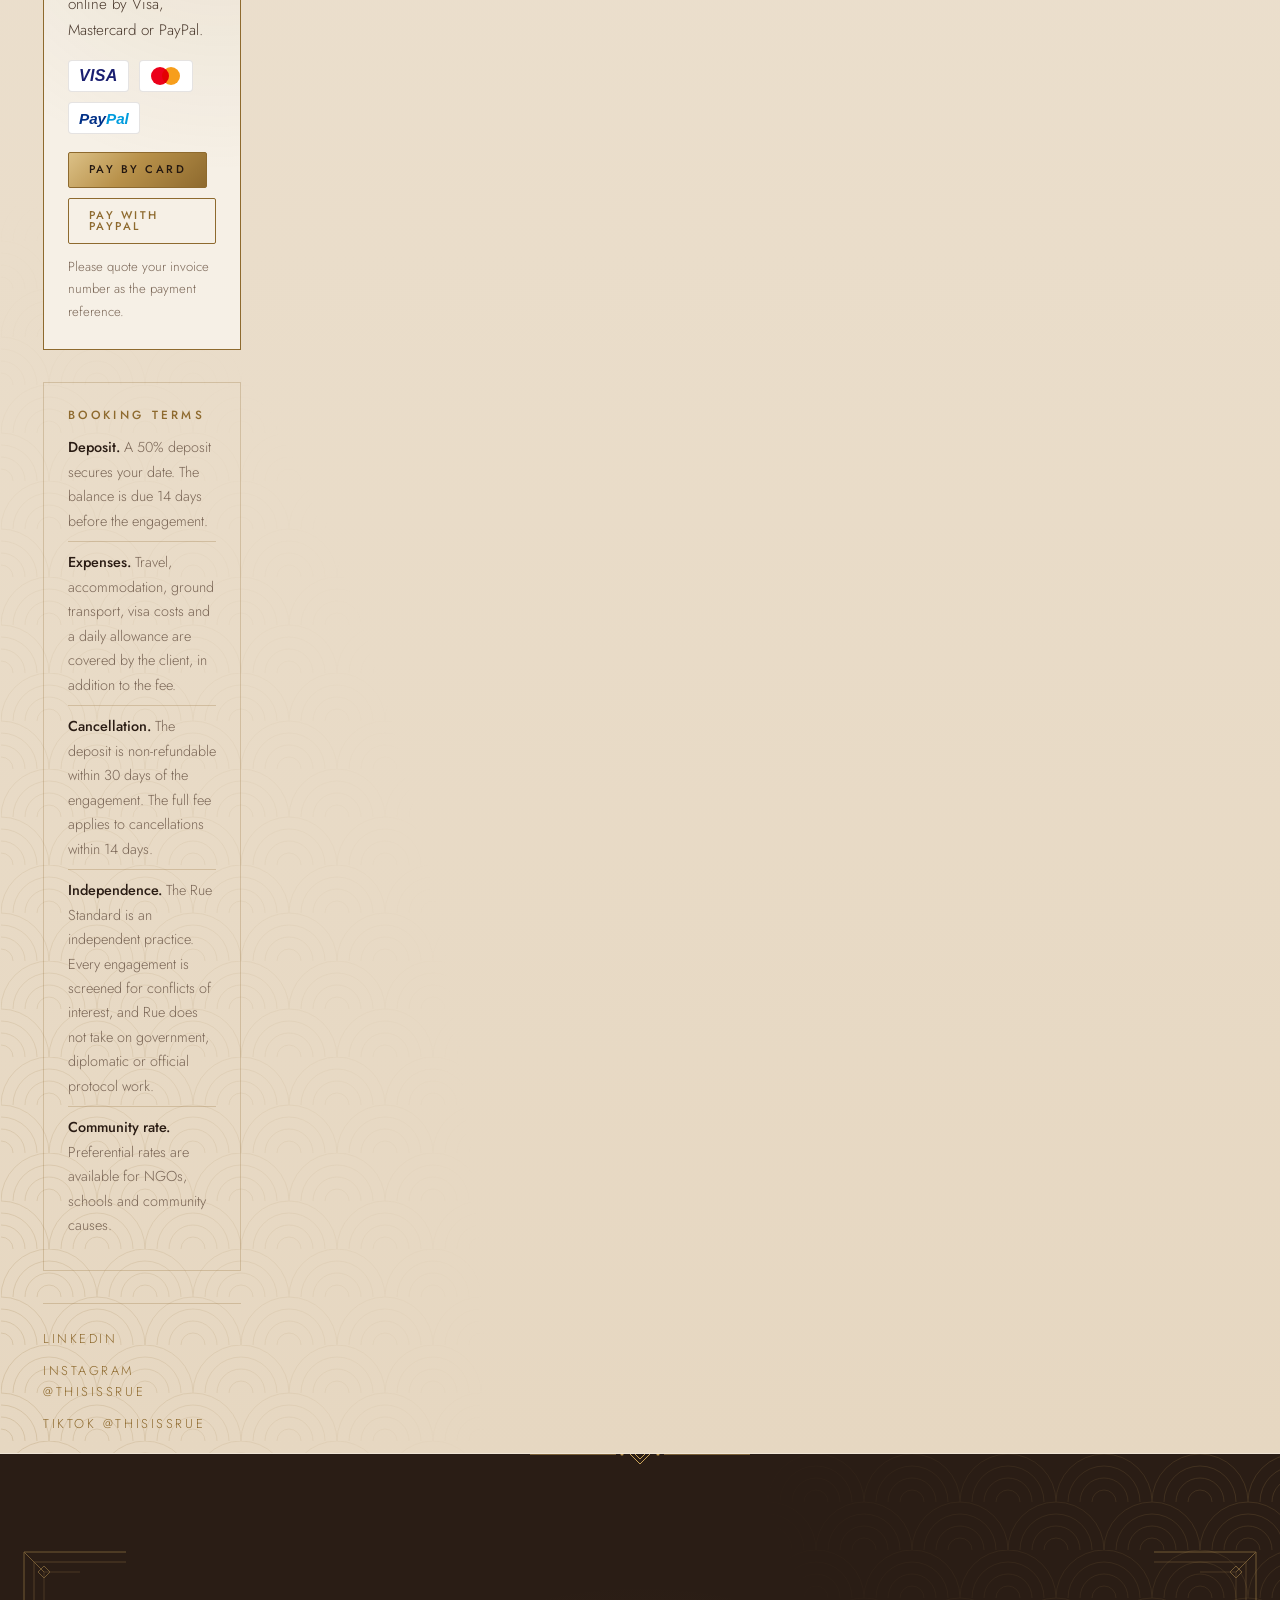
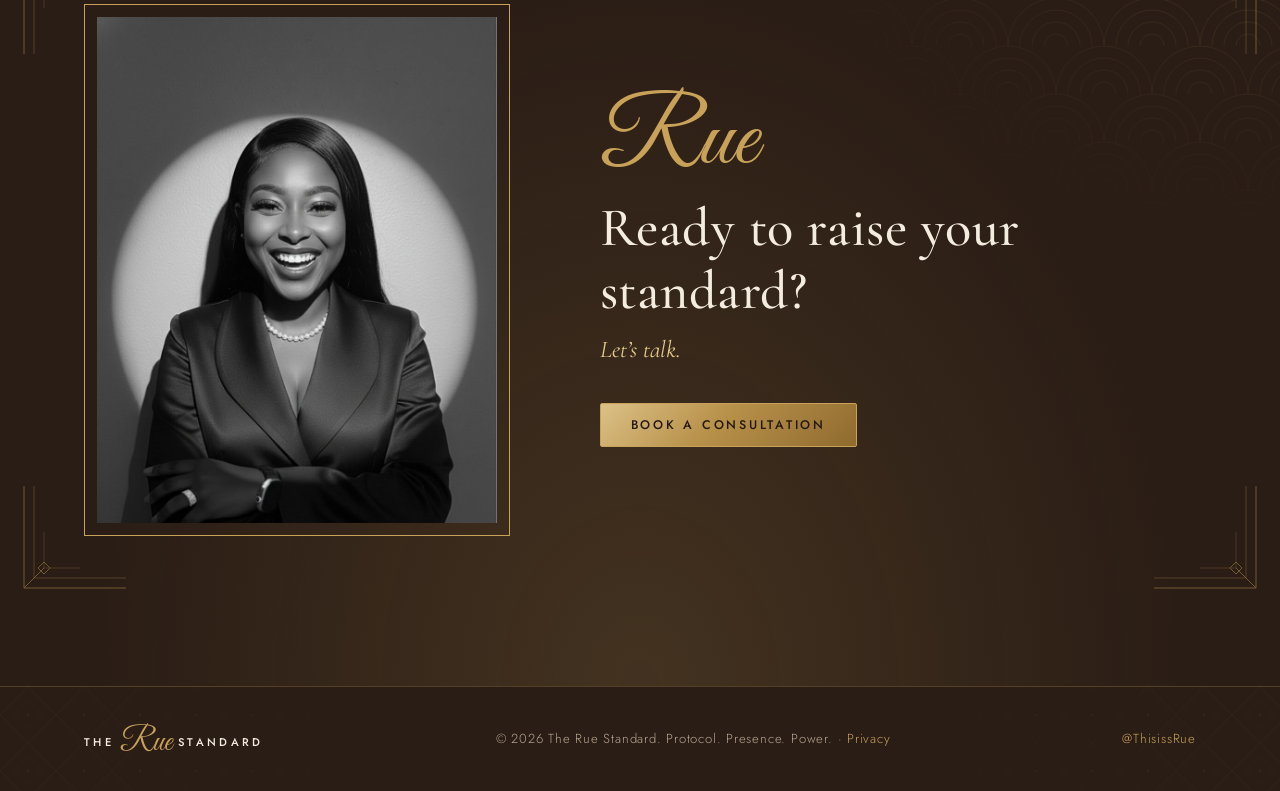
==== commit a70c30d9: "Separate The Rue Standard from employment Remove job title, employer references and work-event photo" ====
--- a/index.html
+++ b/index.html
@@ -3,8 +3,8 @@
 <head>
   <meta charset="utf-8">
   <meta name="viewport" content="width=device-width, initial-scale=1">
-  <title>The Rue Standard | Ruvimbo Karimazondo · Protocol, Diplomacy &amp; Etiquette Speaker</title>
-  <meta name="description" content="Ruvimbo Karimazondo (Rue) — protocol specialist, speaker and advisor. Book Rue for speaking engagements, protocol and diplomacy advisory, business etiquette training, event management and brand management.">
+  <title>The Rue Standard | Ruvimbo Karimazondo · Etiquette &amp; Executive Presence Speaker</title>
+  <meta name="description" content="Ruvimbo Karimazondo (Rue), speaker and coach on business etiquette, executive presence and personal brand. Book Rue for speaking engagements, etiquette training, executive presence coaching and brand management.">
   <link rel="canonical" href="https://thisissrue.github.io/The-Rue-Standard/">
   <meta name="author" content="Ruvimbo Karimazondo">
   <meta name="theme-color" content="#f6f0e6">
@@ -13,7 +13,7 @@
   <meta property="og:site_name" content="The Rue Standard">
   <meta property="og:url" content="https://thisissrue.github.io/The-Rue-Standard/">
   <meta property="og:title" content="The Rue Standard | Ruvimbo Karimazondo">
-  <meta property="og:description" content="Protocol. Presence. Power. Speaker and advisor on protocol, diplomacy, etiquette and professional presence. Book Rue for your next engagement.">
+  <meta property="og:description" content="Protocol. Presence. Power. Speaker and coach on business etiquette, executive presence and personal brand. Book Rue for your next engagement.">
   <meta property="og:image" content="https://thisissrue.github.io/The-Rue-Standard/assets/share-card.jpg">
   <meta property="og:image:width" content="1200">
   <meta property="og:image:height" content="630">
@@ -21,10 +21,10 @@
   <meta property="og:locale" content="en_GB">
   <meta name="twitter:card" content="summary_large_image">
   <meta name="twitter:title" content="The Rue Standard | Ruvimbo Karimazondo">
-  <meta name="twitter:description" content="Protocol. Presence. Power. Speaker and advisor on protocol, diplomacy, etiquette and professional presence.">
+  <meta name="twitter:description" content="Protocol. Presence. Power. Speaker and coach on business etiquette, executive presence and personal brand.">
   <meta name="twitter:image" content="https://thisissrue.github.io/The-Rue-Standard/assets/share-card.jpg">
   <link rel="apple-touch-icon" href="assets/apple-touch-icon.png">
-  <script type="application/ld+json">{"@context": "https://schema.org", "@graph": [{"@type": "Person", "@id": "https://thisissrue.github.io/The-Rue-Standard/#rue", "name": "Ruvimbo Karimazondo", "alternateName": "Rue", "jobTitle": "Head of Protocol, Speaker and Advisor", "description": "Protocol specialist, speaker and advisor on diplomacy, etiquette and professional presence.", "image": "https://thisissrue.github.io/The-Rue-Standard/assets/rue-standing.jpg", "url": "https://thisissrue.github.io/The-Rue-Standard/", "email": "mailto:bookings@theruestandard.com", "sameAs": ["https://www.linkedin.com/in/ruvimbo-karimazondo", "https://www.instagram.com/thisissrue", "https://www.tiktok.com/@thisissrue"], "award": ["Iconic International Executive Honour Award", "Most Innovative Director in Business Operations, Business Excellence Awards Zimbabwe"], "knowsAbout": ["Protocol", "Diplomacy", "Business etiquette", "Event management", "Brand management", "Public speaking"]}, {"@type": "ProfessionalService", "name": "The Rue Standard", "url": "https://thisissrue.github.io/The-Rue-Standard/", "image": "https://thisissrue.github.io/The-Rue-Standard/assets/share-card.jpg", "founder": {"@id": "https://thisissrue.github.io/The-Rue-Standard/#rue"}, "slogan": "Protocol. Presence. Power.", "areaServed": "Worldwide", "email": "bookings@theruestandard.com", "hasOfferCatalog": {"@type": "OfferCatalog", "name": "Services", "itemListElement": [{"@type": "Offer", "itemOffered": {"@type": "Service", "name": "Speaking Engagements"}}, {"@type": "Offer", "itemOffered": {"@type": "Service", "name": "Protocol & Diplomacy Advisory"}}, {"@type": "Offer", "itemOffered": {"@type": "Service", "name": "Business Etiquette Training"}}, {"@type": "Offer", "itemOffered": {"@type": "Service", "name": "Event Management"}}, {"@type": "Offer", "itemOffered": {"@type": "Service", "name": "Brand Management"}}]}}]}</script>
+  <script type="application/ld+json">{"@context": "https://schema.org", "@graph": [{"@type": "Person", "@id": "https://thisissrue.github.io/The-Rue-Standard/#rue", "name": "Ruvimbo Karimazondo", "alternateName": "Rue", "jobTitle": "Speaker and Etiquette Coach", "description": "Speaker and coach on business etiquette, executive presence and personal brand.", "image": "https://thisissrue.github.io/The-Rue-Standard/assets/rue-standing.jpg", "url": "https://thisissrue.github.io/The-Rue-Standard/", "email": "mailto:bookings@theruestandard.com", "sameAs": ["https://www.linkedin.com/in/ruvimbo-karimazondo", "https://www.instagram.com/thisissrue", "https://www.tiktok.com/@thisissrue"], "award": ["Iconic International Executive Honour Award", "Most Innovative Director in Business Operations, Business Excellence Awards Zimbabwe"], "knowsAbout": ["Business etiquette", "Executive presence", "Professional communication", "Personal branding", "Public speaking"]}, {"@type": "ProfessionalService", "name": "The Rue Standard", "url": "https://thisissrue.github.io/The-Rue-Standard/", "image": "https://thisissrue.github.io/The-Rue-Standard/assets/share-card.jpg", "founder": {"@id": "https://thisissrue.github.io/The-Rue-Standard/#rue"}, "slogan": "Protocol. Presence. Power.", "areaServed": "Worldwide", "email": "bookings@theruestandard.com", "hasOfferCatalog": {"@type": "OfferCatalog", "name": "Services", "itemListElement": [{"@type": "Offer", "itemOffered": {"@type": "Service", "name": "Speaking Engagements"}}, {"@type": "Offer", "itemOffered": {"@type": "Service", "name": "Executive Presence & Etiquette Coaching"}}, {"@type": "Offer", "itemOffered": {"@type": "Service", "name": "Business Etiquette Training"}}, {"@type": "Offer", "itemOffered": {"@type": "Service", "name": "Event Management"}}, {"@type": "Offer", "itemOffered": {"@type": "Service", "name": "Brand Management"}}]}}]}</script>
   <link rel="icon" href="assets/favicon.svg" type="image/svg+xml">
   <link rel="preconnect" href="https://fonts.googleapis.com">
   <link rel="preconnect" href="https://fonts.gstatic.com" crossorigin>
@@ -51,7 +51,7 @@
         <a href="#services">Services</a>
         <a href="#benie">Bénie</a>
         <a href="#etiquette">Etiquette Series</a>
-        <a href="#media">In the Room</a>
+        <a href="#media">Media</a>
         <a href="#reading">Reading Room</a>
         <a href="#book" class="btn btn--gold btn--sm">Book Rue</a>
       </nav>
@@ -68,7 +68,7 @@
         <p class="eyebrow">Ruvimbo Karimazondo</p>
         <h1 class="hero__title">The <em>Rue</em> Standard</h1>
         <p class="hero__tag">Protocol <i>·</i> Presence <i>·</i> Power</p>
-        <p class="hero__intro">A protocol specialist, speaker and advisor who helps leaders, organisations and governments show up with authority, elegance and intent.</p>
+        <p class="hero__intro">A speaker and etiquette coach who helps leaders, professionals and organisations show up with authority, elegance and intent.</p>
         <div class="hero__cta">
           <a href="#book" class="btn btn--gold" data-service="speaking">Book Rue to Speak</a>
           <a href="#services" class="btn btn--ghost">Explore Services</a>
@@ -79,7 +79,7 @@
         </figure>
       </div>
       <ul class="pillars" aria-label="Pillars">
-        <li>Protocol</li><li>Etiquette</li><li>Events</li><li>Brand</li>
+        <li>Etiquette</li><li>Presence</li><li>Events</li><li>Brand</li>
       </ul>
     </section>
 
@@ -90,7 +90,7 @@
         <div>
           <span class="rule rule--left" aria-hidden="true"></span>
           <p class="lead">In every room that matters, how you show up speaks before you do.</p>
-          <p>The Rue Standard brings the discipline of international protocol into business, leadership and everyday excellence, so that you, your team and your brand are always ready for the highest level.</p>
+          <p>The Rue Standard brings the polish of international etiquette into business, leadership and everyday excellence, so that you, your team and your brand are always ready for the highest level.</p>
         </div>
       </div>
     </section>
@@ -125,9 +125,9 @@
         <div class="about__copy reveal">
           <p class="eyebrow">About</p>
           <h2>Meet Rue</h2>
-          <p>Ruvimbo Karimazondo, known as Rue, is a Head of Protocol whose work sits at the meeting point of diplomacy, leadership and international relations. She manages high-level engagements, guides dignitaries and executives, and keeps the confidence that her role demands.</p>
-          <p>Rue’s conviction is simple: protocol isn’t just ceremony. It shapes how trade deals are struck, how economies are represented and how leaders are remembered. Through her LinkedIn series, <em>Business Etiquette with Rue</em>, she shares that knowledge with professionals everywhere, and has become a respected voice on presence, communication and professional conduct.</p>
-          <p>Beyond protocol, Rue is the Founder and CEO of Bénie, home to <a href="#benie" class="gold">Bénie Events Management</a> and Bénie Liquor Supplies, and was recognised at the Business Excellence Awards Zimbabwe as Most Innovative Director in Business Operations.</p>
+          <p>Ruvimbo Karimazondo, known as Rue, is a speaker, etiquette coach and entrepreneur with a background in diplomacy, leadership and international relations. Through The Rue Standard, she helps professionals, teams and brands carry themselves with confidence in every room that matters.</p>
+          <p>Rue’s conviction is simple: etiquette isn’t just good manners. It shapes how relationships are built, how opportunities are won and how leaders are remembered. Through her LinkedIn series, <em>Business Etiquette with Rue</em>, she shares that knowledge with professionals everywhere, and has become a respected voice on presence, communication and professional conduct.</p>
+          <p>Rue is also the Founder and CEO of Bénie, home to <a href="#benie" class="gold">Bénie Events Management</a> and Bénie Liquor Supplies, and was recognised at the Business Excellence Awards Zimbabwe as Most Innovative Director in Business Operations.</p>
           <p>Rue brings an international outlook, a calm authority and a belief that excellence should be the minimum, not the exception.</p>
           <blockquote class="quote">“Your professional presence speaks before you do.”<span class="signature">Rue</span></blockquote>
         </div>
@@ -140,7 +140,7 @@
         <header class="section__head reveal">
           <p class="eyebrow">Speaking</p>
           <h2>Book Rue to Speak</h2>
-          <p>Rue speaks at conferences, summits, corporate events and leadership forums, linking protocol to the issues that matter most to every audience, from economics and trade to leadership and brand.</p>
+          <p>Rue speaks at conferences, summits, corporate events and leadership forums, linking etiquette and presence to the issues that matter most to every audience, from leadership and culture to business and brand.</p>
         </header>
 
         <h3 class="sub reveal">Signature Topics</h3>
@@ -192,10 +192,10 @@
           </article>
           <article class="card reveal">
             <span class="card__num">II</span>
-            <h3>Protocol &amp; Diplomacy Advisory</h3>
-            <p>Expert guidance on official visits, diplomatic engagements, precedence, seating, flags, forms of address and VIP handling, for governments, embassies and organisations.</p>
+            <h3>Executive Presence &amp; Etiquette Coaching</h3>
+            <p>One-to-one coaching for leaders and professionals on presence, polish, communication, dining and international business etiquette, ahead of the rooms that matter most.</p>
             <p class="card__fee">Fees on request</p>
-            <a href="#book" class="card__link" data-service="protocol">Enquire <span aria-hidden="true">→</span></a>
+            <a href="#book" class="card__link" data-service="coaching">Enquire <span aria-hidden="true">→</span></a>
           </article>
           <article class="card reveal">
             <span class="card__num">III</span>
@@ -206,7 +206,7 @@
           <article class="card reveal">
             <span class="card__num">IV</span>
             <h3>Event Management</h3>
-            <p>Protocol-led planning and delivery of high-level events, summits, state and official functions, and corporate occasions, including VIP and dignitary guest management from arrival to departure. Hospitality and bar experiences are delivered through <a href="#benie" class="gold">Bénie Events Management</a>.</p>
+            <p>Elegant planning and delivery of corporate occasions, launches, private celebrations and premium hospitality experiences, delivered through <a href="#benie" class="gold">Bénie Events Management</a>.</p>
             <a href="#book" class="card__link" data-service="events">Enquire <span aria-hidden="true">→</span></a>
           </article>
           <article class="card reveal">
@@ -379,12 +379,12 @@
       <div class="container">
         <header class="section__head reveal">
           <p class="eyebrow">Events &amp; Media</p>
-          <h2>In the Room</h2>
-          <p>From trade and investment forums to official visits and state occasions: a selection of the rooms where Rue brings protocol, presence and diplomacy to life.</p>
+          <h2>Media &amp; Recognition</h2>
+          <p>Awards, media appearances and highlights from Rue’s work with The Rue Standard and Bénie.</p>
         </header>
         <div class="gallery">
           <article class="moment moment--feature theme-dark reveal">
-            <div class="moment__img"><img src="assets/gallery/victoria-falls-delegates.jpg" alt="" width="933" height="1400" loading="lazy"><span>Iconic International Summit</span></div>
+            <div class="moment__img"><img src="assets/rue-portrait-bw.jpg" alt="" width="800" height="1400" loading="lazy"><span>Iconic International Summit</span></div>
             <div class="moment__body">
               <p class="eyebrow">Featured · 11–16 February 2027</p>
               <h3>Iconic International Executive Honour Award</h3>
@@ -392,55 +392,7 @@
             </div>
           </article>
         </div>
-        <div class="shots">
-          <figure class="shot reveal">
-            <button type="button" class="shot__btn" data-full="assets/gallery/foreign-affairs.jpg" aria-label="View photo: With the Minister of Foreign Affairs, Prof. Amon Murwira">
-              <img src="assets/gallery/foreign-affairs.jpg" alt="Rue: With the Minister of Foreign Affairs, Prof. Amon Murwira, Ministry of Foreign Affairs and International Trade, Zimbabwe" width="1400" height="934" loading="lazy">
-            </button>
-            <figcaption><span>Official Engagement</span><strong>With the Minister of Foreign Affairs, Prof. Amon Murwira</strong><em>Ministry of Foreign Affairs and International Trade, Zimbabwe</em></figcaption>
-          </figure>
-          <figure class="shot reveal">
-            <button type="button" class="shot__btn" data-full="assets/gallery/investiture-dangote.jpg" aria-label="View photo: With Aliko Dangote, Afreximbank Investiture 2025">
-              <img src="assets/gallery/investiture-dangote.jpg" alt="Rue walking with Aliko Dangote at the Afreximbank Investiture 2025" width="1242" height="826" loading="lazy">
-            </button>
-            <figcaption><span>Protocol in Action</span><strong>With Aliko Dangote</strong><em>Afreximbank Investiture 2025</em></figcaption>
-          </figure>
-          <figure class="shot reveal">
-            <button type="button" class="shot__btn" data-full="assets/gallery/gaborone-forum.jpg" aria-label="View photo: Afreximbank Trade Finance Seminar and Compliance Forum">
-              <img src="assets/gallery/gaborone-forum.jpg" alt="Rue: Afreximbank Trade Finance Seminar and Compliance Forum, Gaborone, Botswana · 2026" width="933" height="1400" loading="lazy">
-            </button>
-            <figcaption><span>Trade Finance</span><strong>Afreximbank Trade Finance Seminar &amp; Compliance Forum</strong><em>Gaborone, Botswana · 2026</em></figcaption>
-          </figure>
-          <figure class="shot reveal">
-            <button type="button" class="shot__btn" data-full="assets/gallery/courtesy-call.jpg" aria-label="View photo: With the President of Malawi">
-              <img src="assets/gallery/courtesy-call.jpg" alt="Rue: With the President of Malawi, Courtesy call" width="787" height="1400" loading="lazy">
-            </button>
-            <figcaption><span>Diplomacy</span><strong>With the President of Malawi</strong><em>Courtesy call</em></figcaption>
-          </figure>
-          <figure class="shot reveal">
-            <button type="button" class="shot__btn" data-full="assets/gallery/delegate-briefing.jpg" aria-label="View photo: Briefing His Excellency, President and Chairman of the Board of Afreximbank">
-              <img src="assets/gallery/delegate-briefing.jpg" alt="Rue: Briefing His Excellency, President and Chairman of the Board of Afreximbank, Afreximbank Q1 Town Hall" width="1200" height="800" loading="lazy">
-            </button>
-            <figcaption><span>Protocol in Action</span><strong>Briefing His Excellency, President &amp; Chairman of the Board of Afreximbank</strong><em>Afreximbank Q1 Town Hall</em></figcaption>
-          </figure>
-          <figure class="shot reveal">
-            <button type="button" class="shot__btn" data-full="assets/gallery/victoria-falls-flag.jpg" aria-label="View photo: Afreximbank Forum for Portfolio Managers">
-              <img src="assets/gallery/victoria-falls-flag.jpg" alt="Rue: Afreximbank Forum for Portfolio Managers, Victoria Falls, Zimbabwe · 2026" width="1050" height="1400" loading="lazy">
-            </button>
-            <figcaption><span>Representing Zimbabwe</span><strong>Afreximbank Forum for Portfolio Managers</strong><em>Victoria Falls, Zimbabwe · 2026</em></figcaption>
-          </figure>
-          <figure class="shot reveal">
-            <button type="button" class="shot__btn" data-full="assets/gallery/state-ceremony.jpg" aria-label="View photo: Presidential Inauguration Ceremony">
-              <img src="assets/gallery/state-ceremony.jpg" alt="Rue: Presidential Inauguration Ceremony, Official delegation" width="1400" height="933" loading="lazy">
-            </button>
-            <figcaption><span>Protocol</span><strong>Presidential Inauguration Ceremony</strong><em>Official delegation</em></figcaption>
-          </figure>
-          <figure class="shot reveal">
-            <button type="button" class="shot__btn" data-full="assets/gallery/afreximbank-christmas.jpg" aria-label="View photo: Afreximbank Christmas Party">
-              <img src="assets/gallery/afreximbank-christmas.jpg" alt="Rue: Afreximbank Christmas Party, Keynote address and toast from Deputy Minister Hon. Sheila Chikomo" width="1400" height="933" loading="lazy">
-            </button>
-            <figcaption><span>Hosting</span><strong>Afreximbank Christmas Party</strong><em>Keynote address and toast from Deputy Minister Hon. Sheila Chikomo</em></figcaption>
-          </figure>
+        <div class="shots shots--two">
           <figure class="shot reveal">
             <button type="button" class="shot__btn" data-full="assets/gallery/tv-studio.jpg" aria-label="View photo: Volunteer news anchor, 3KTV">
               <img src="assets/gallery/tv-studio.jpg" alt="Rue in the 3KTV studio as volunteer news anchor" width="1050" height="1400" loading="lazy">
@@ -448,58 +400,10 @@
             <figcaption><span>Media</span><strong>Volunteer News Anchor</strong><em>3KTV</em></figcaption>
           </figure>
           <figure class="shot reveal">
-            <button type="button" class="shot__btn" data-full="assets/gallery/iatf-2025.jpg" aria-label="View photo: Intra-African Trade Fair: Investment Forum">
-              <img src="assets/gallery/iatf-2025.jpg" alt="Rue: Intra-African Trade Fair: Investment Forum, IATF 2025 · Algeria" width="1400" height="933" loading="lazy">
-            </button>
-            <figcaption><span>Trade &amp; Investment</span><strong>Intra-African Trade Fair: Investment Forum</strong><em>IATF 2025 · Algeria</em></figcaption>
-          </figure>
-          <figure class="shot reveal">
             <button type="button" class="shot__btn" data-full="assets/gallery/business-excellence-awards.jpg" aria-label="View photo: National Business Excellence Awards">
               <img src="assets/gallery/business-excellence-awards.jpg" alt="Rue holding her Most Innovative Director in Business Operations and Most Trusted Brand in Customer Satisfaction certificates at the National Business Excellence Awards" width="933" height="1400" loading="lazy">
             </button>
             <figcaption><span>Recognition</span><strong>National Business Excellence Awards</strong><em>Most Innovative Director in Business Operations · Most Trusted Brand in Customer Satisfaction, Bénie Liquor Supplies</em></figcaption>
-          </figure>
-          <figure class="shot reveal">
-            <button type="button" class="shot__btn" data-full="assets/gallery/victoria-falls-delegates.jpg" aria-label="View photo: Forum for Portfolio Managers, 2nd Edition">
-              <img src="assets/gallery/victoria-falls-delegates.jpg" alt="Rue: Forum for Portfolio Managers, 2nd Edition, Victoria Falls, Zimbabwe · 2026" width="933" height="1400" loading="lazy">
-            </button>
-            <figcaption><span>Delegation</span><strong>Forum for Portfolio Managers, 2nd Edition</strong><em>Victoria Falls, Zimbabwe · 2026</em></figcaption>
-          </figure>
-          <figure class="shot reveal">
-            <button type="button" class="shot__btn" data-full="assets/gallery/leading-session.jpg" aria-label="View photo: Protocol awareness session, Afreximbank">
-              <img src="assets/gallery/leading-session.jpg" alt="Rue leading a protocol awareness session at Afreximbank" width="800" height="1200" loading="lazy">
-            </button>
-            <figcaption><span>Training</span><strong>Protocol Awareness Session</strong><em>Afreximbank</em></figcaption>
-          </figure>
-          <figure class="shot reveal">
-            <button type="button" class="shot__btn" data-full="assets/gallery/flags-zimbabwe.jpg" aria-label="View photo: National pride">
-              <img src="assets/gallery/flags-zimbabwe.jpg" alt="Rue standing beside the flag of Zimbabwe" width="1048" height="1400" loading="lazy">
-            </button>
-            <figcaption><span>Representing Zimbabwe</span><strong>National Pride</strong><em>Zimbabwe</em></figcaption>
-          </figure>
-          <figure class="shot reveal">
-            <button type="button" class="shot__btn" data-full="assets/gallery/in-session.jpg" aria-label="View photo: High-level plenary">
-              <img src="assets/gallery/in-session.jpg" alt="Rue: High-level plenary, Delegate proceedings" width="1040" height="642" loading="lazy">
-            </button>
-            <figcaption><span>In Session</span><strong>High-level plenary</strong><em>Delegate proceedings</em></figcaption>
-          </figure>
-          <figure class="shot reveal">
-            <button type="button" class="shot__btn" data-full="assets/gallery/iatf-guest.jpg" aria-label="View photo: Intra-African Trade Fair">
-              <img src="assets/gallery/iatf-guest.jpg" alt="Rue: Intra-African Trade Fair, IATF 2025" width="787" height="1400" loading="lazy">
-            </button>
-            <figcaption><span>Networking</span><strong>Intra-African Trade Fair</strong><em>IATF 2025</em></figcaption>
-          </figure>
-          <figure class="shot reveal">
-            <button type="button" class="shot__btn" data-full="assets/gallery/networking-hall.jpg" aria-label="View photo: With Boris Kodjoe">
-              <img src="assets/gallery/networking-hall.jpg" alt="Rue with Boris Kodjoe at the Afreximbank Investiture 2025" width="787" height="1400" loading="lazy">
-            </button>
-            <figcaption><span>Networking</span><strong>With Boris Kodjoe</strong><em>Afreximbank Investiture 2025</em></figcaption>
-          </figure>
-          <figure class="shot reveal">
-            <button type="button" class="shot__btn" data-full="assets/gallery/iatf-evening.jpg" aria-label="View photo: IATF 2025 evening reception">
-              <img src="assets/gallery/iatf-evening.jpg" alt="Rue: IATF 2025 evening reception, Intra-African Trade Fair" width="787" height="1400" loading="lazy">
-            </button>
-            <figcaption><span>Networking</span><strong>IATF 2025 evening reception</strong><em>Intra-African Trade Fair</em></figcaption>
           </figure>
         </div>
       </div>
@@ -512,7 +416,7 @@
           <p class="eyebrow">Book &amp; Enquire</p>
           <h2>Let’s Raise the Standard</h2>
           <img class="book__photo" src="assets/rue-smile.jpg" alt="Black and white portrait of Rue smiling" width="864" height="1184" loading="lazy">
-          <p>For speaking engagements, protocol and diplomacy advisory, etiquette training, event management or brand partnerships, please get in touch.</p>
+          <p>For speaking engagements, etiquette training, executive presence coaching, events or brand partnerships, please get in touch.</p>
           <ol class="steps">
             <li><strong>Share your brief.</strong> Choose a service and tell us about your occasion.</li>
             <li><strong>Consultation.</strong> Rue’s team will respond within two working days to confirm availability.</li>
@@ -538,6 +442,7 @@
               <li><strong>Deposit.</strong> A 50% deposit secures your date. The balance is due 14 days before the engagement.</li>
               <li><strong>Expenses.</strong> Travel, accommodation, ground transport, visa costs and a daily allowance are covered by the client, in addition to the fee.</li>
               <li><strong>Cancellation.</strong> The deposit is non-refundable within 30 days of the engagement. The full fee applies to cancellations within 14 days.</li>
+              <li><strong>Independence.</strong> The Rue Standard is an independent practice. Every engagement is screened for conflicts of interest, and Rue does not take on government, diplomatic or official protocol work.</li>
               <li><strong>Community rate.</strong> Preferential rates are available for NGOs, schools and community causes.</li>
             </ul>
           </div>
@@ -552,7 +457,7 @@
           <fieldset class="services-pick">
             <legend>Type of enquiry</legend>
             <label><input type="radio" name="service" value="Speaking Engagement" data-key="speaking" required><span>Speaking</span></label>
-            <label><input type="radio" name="service" value="Protocol & Diplomacy Advisory" data-key="protocol"><span>Protocol &amp; Diplomacy</span></label>
+            <label><input type="radio" name="service" value="Executive Presence Coaching" data-key="coaching"><span>Presence Coaching</span></label>
             <label><input type="radio" name="service" value="Etiquette Training" data-key="etiquette"><span>Etiquette Training</span></label>
             <label><input type="radio" name="service" value="Event Management" data-key="events"><span>Event Management</span></label>
             <label><input type="radio" name="service" value="Brand Management" data-key="brand"><span>Brand Management</span></label>
--- a/styles.css
+++ b/styles.css
@@ -251,6 +251,7 @@
 .moment__body h3 { font-size: clamp(1.6rem, 2.6vw, 2.1rem); }
 .moment__body p:last-child { color: var(--muted); margin: 0; }
 .shots { columns: 3 300px; column-gap: 20px; }
+.shots--two { columns: 2 300px; max-width: 760px; }
 .shot { break-inside: avoid; margin: 0 0 20px; border: 1px solid var(--line); background: var(--bg-2); transition: border-color .3s; }
 .shot:hover { border-color: var(--gold); }
 .shot__btn { all: unset; display: block; cursor: zoom-in; overflow: hidden; }
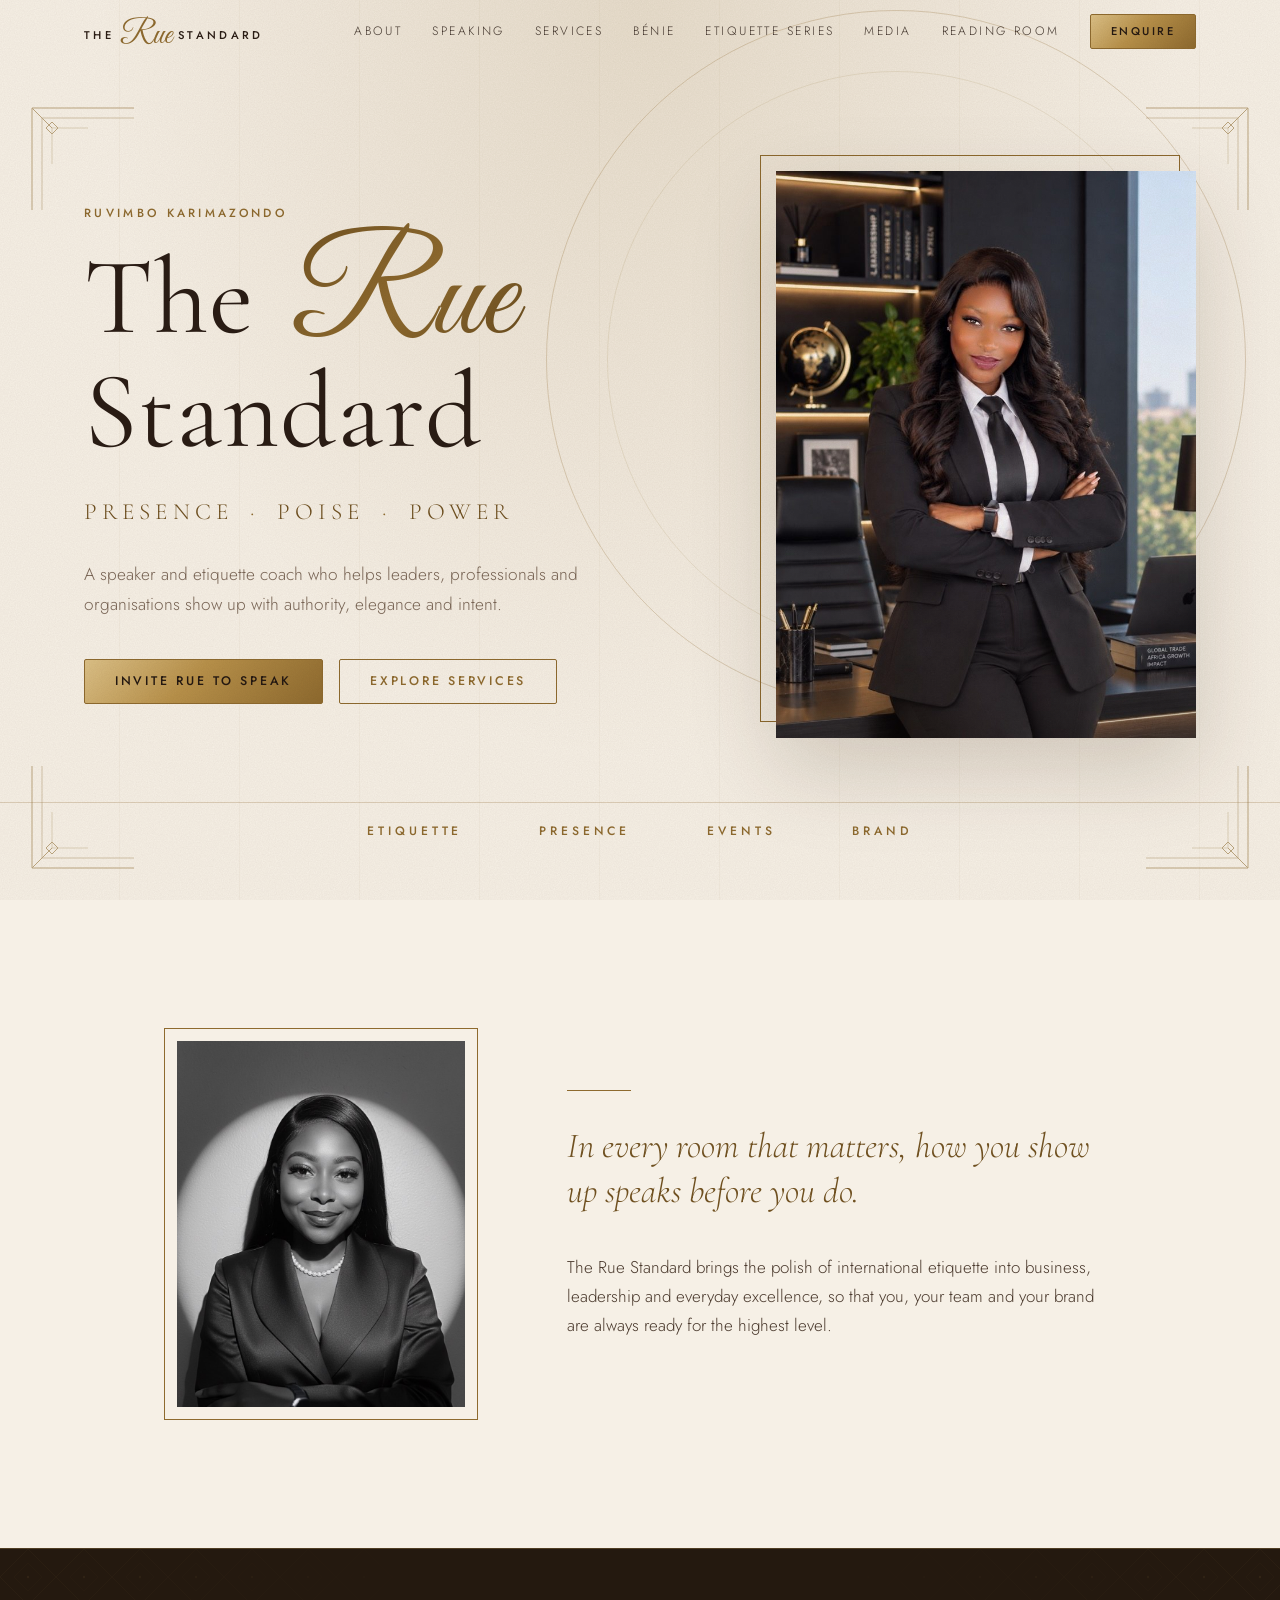
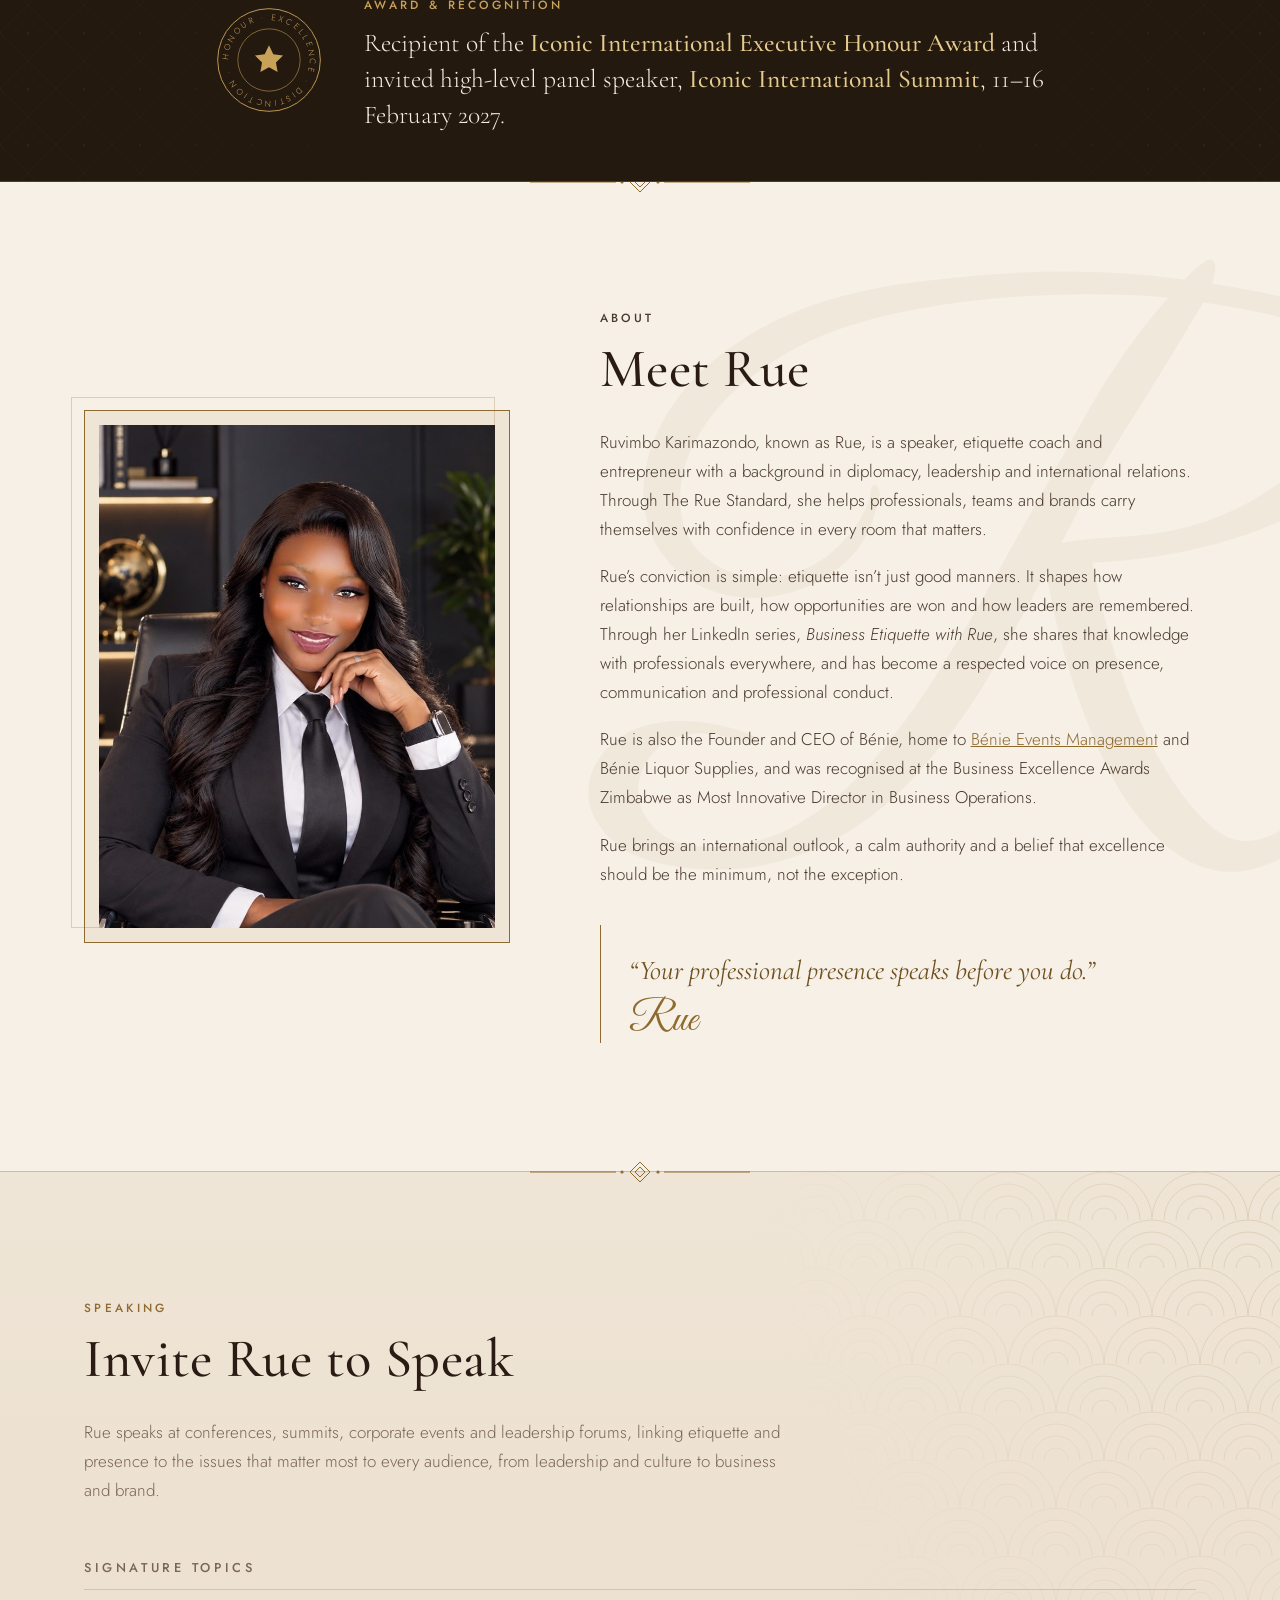
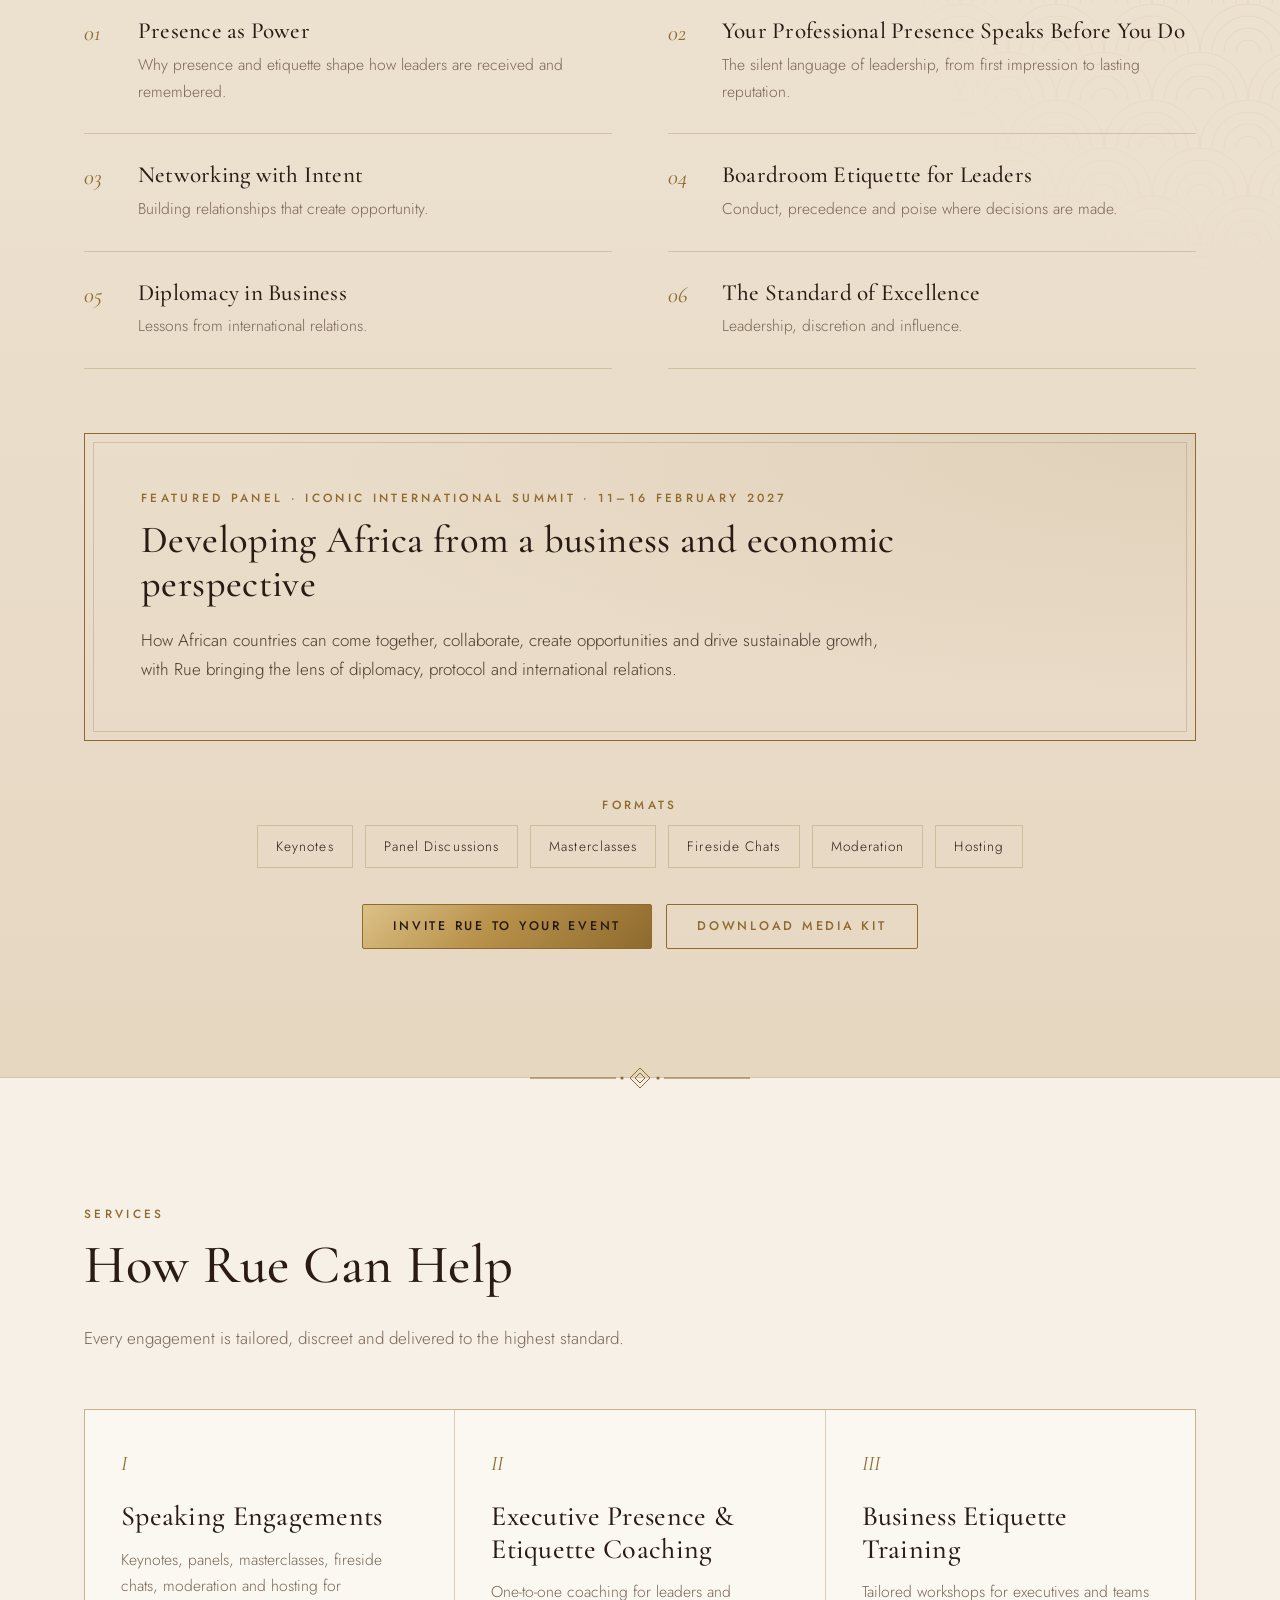
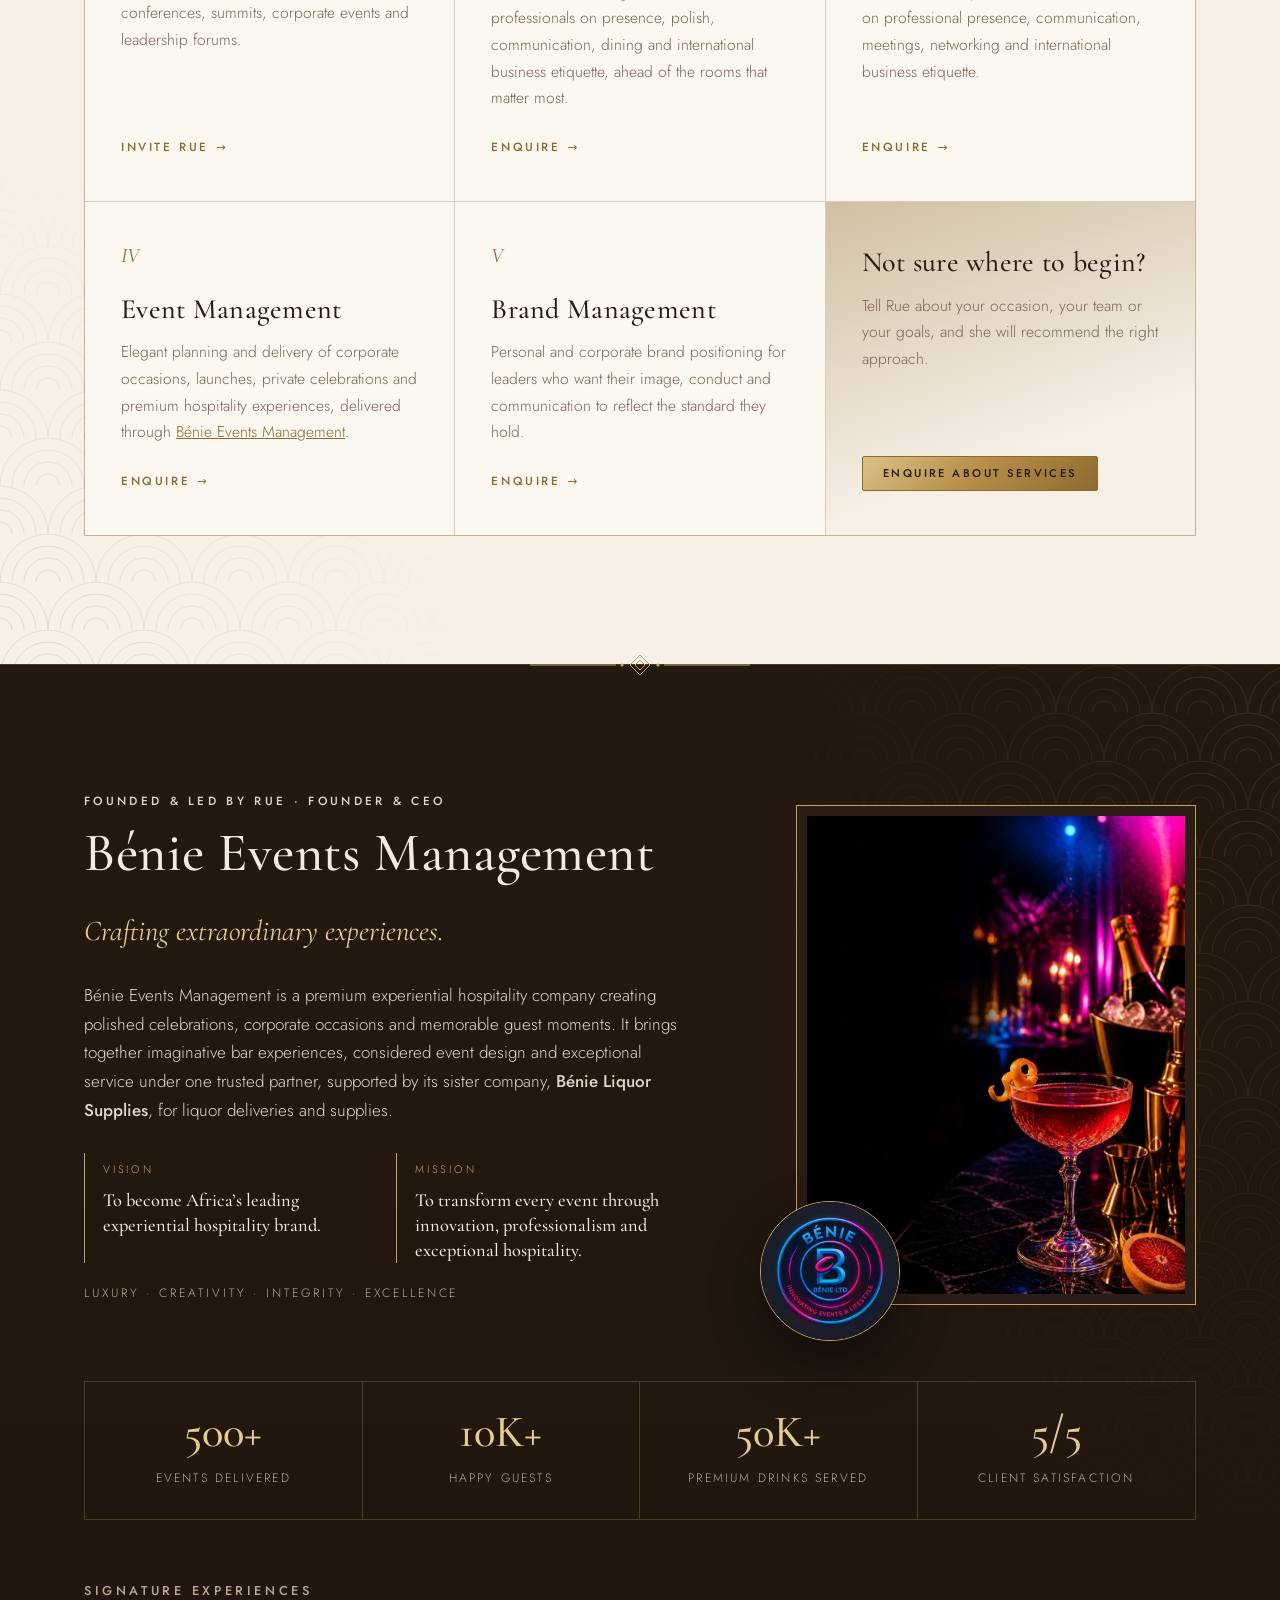
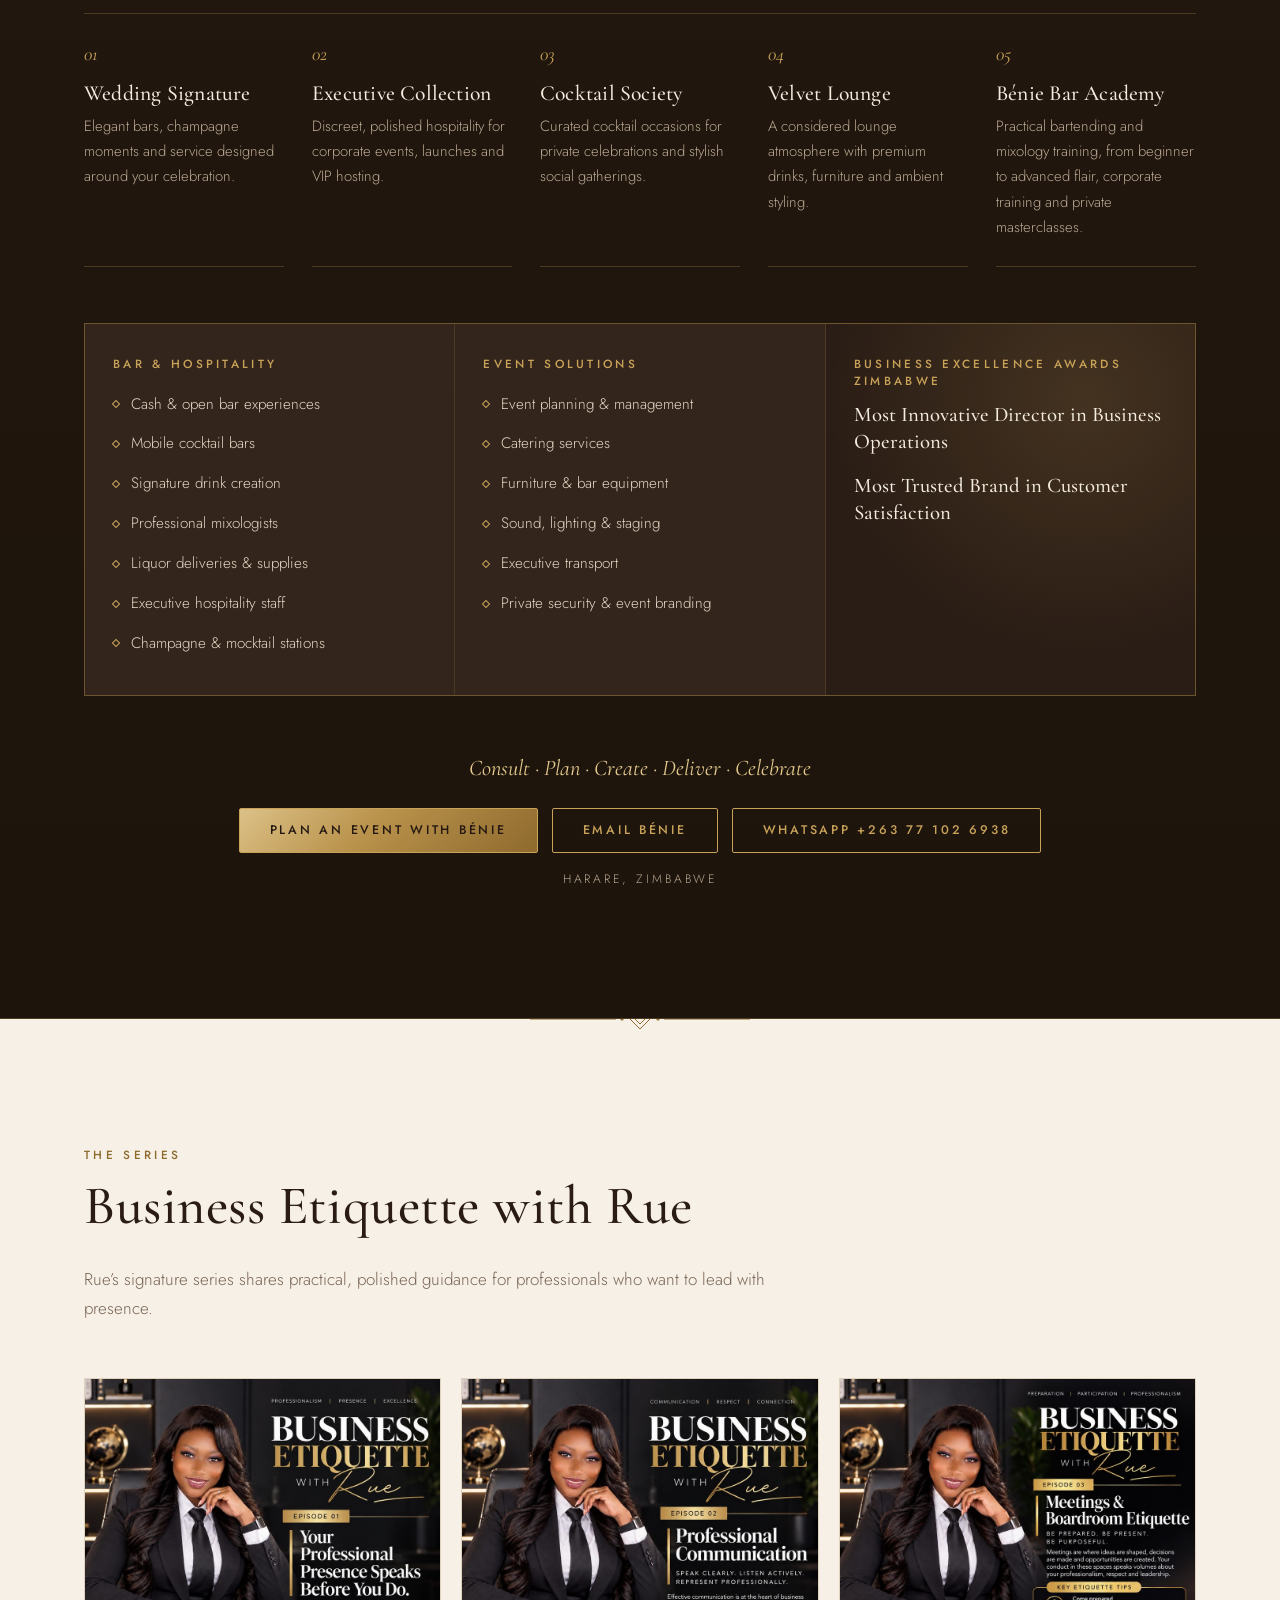
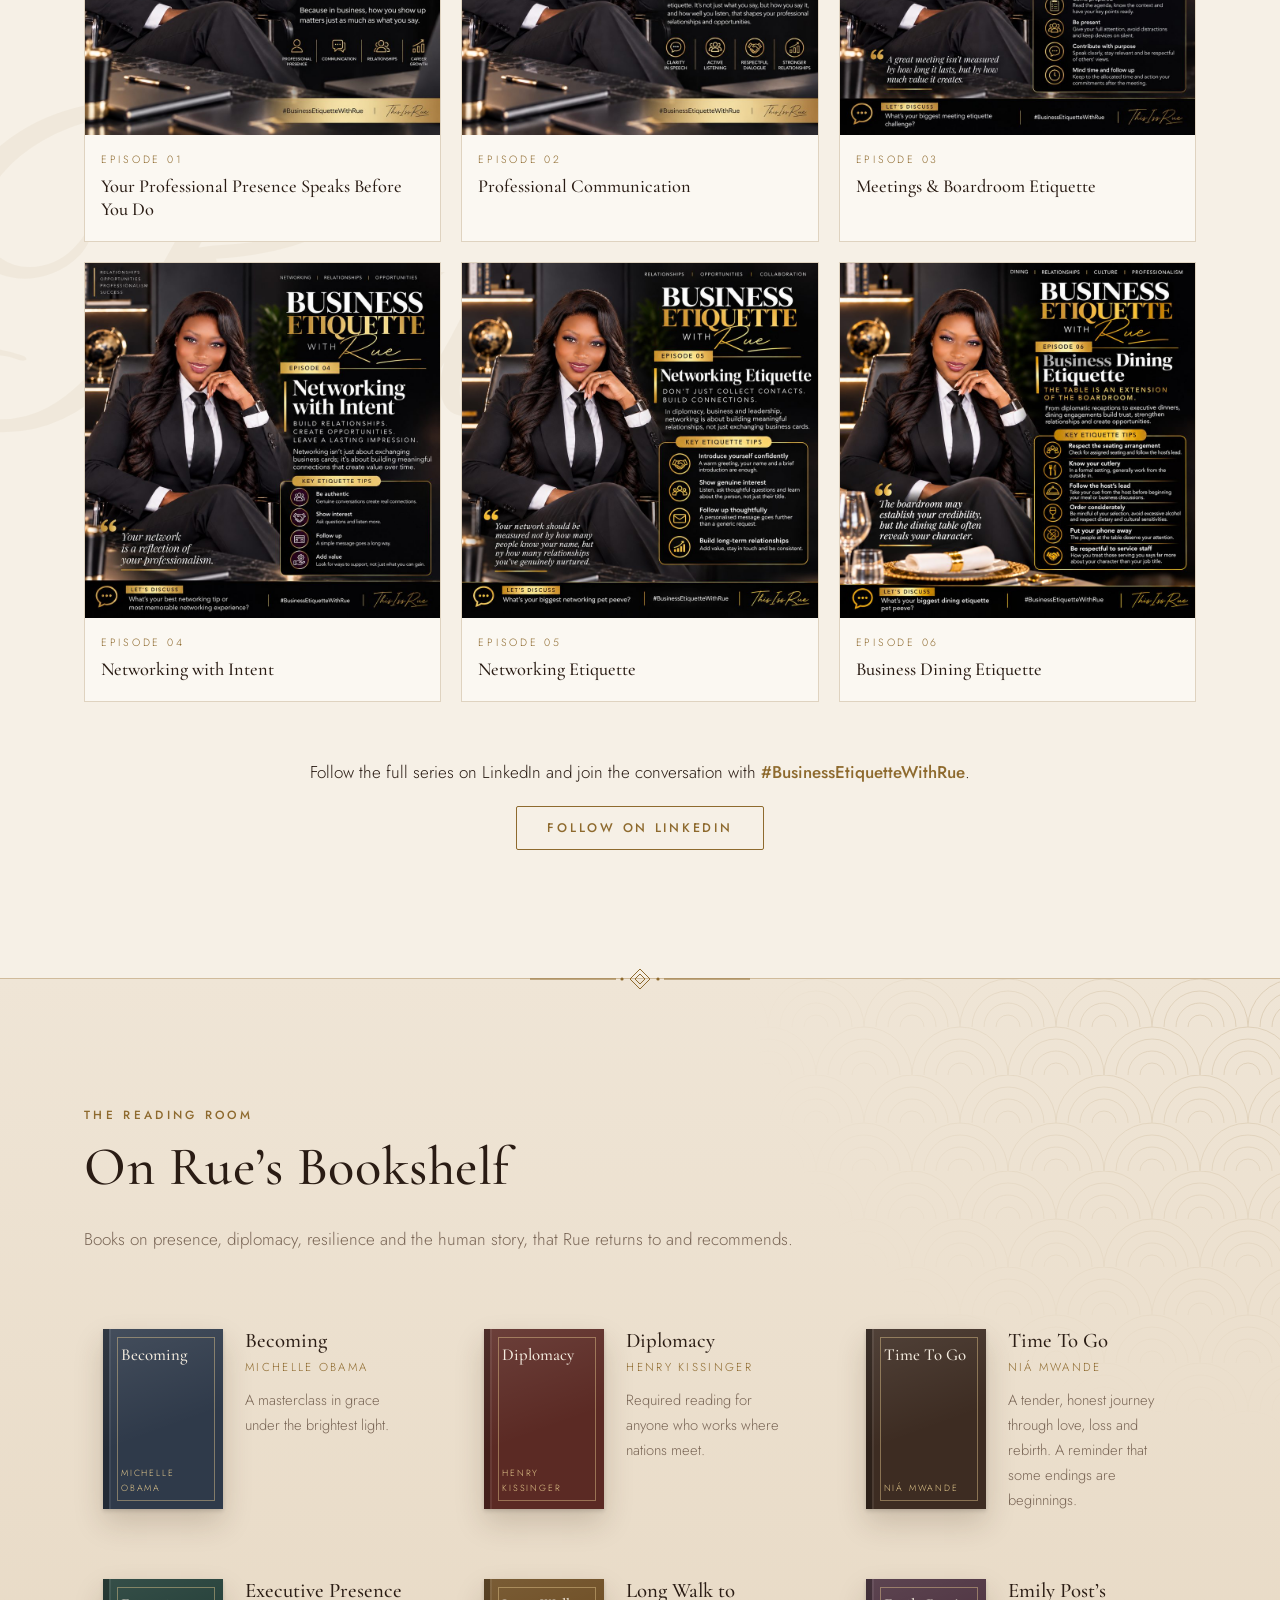
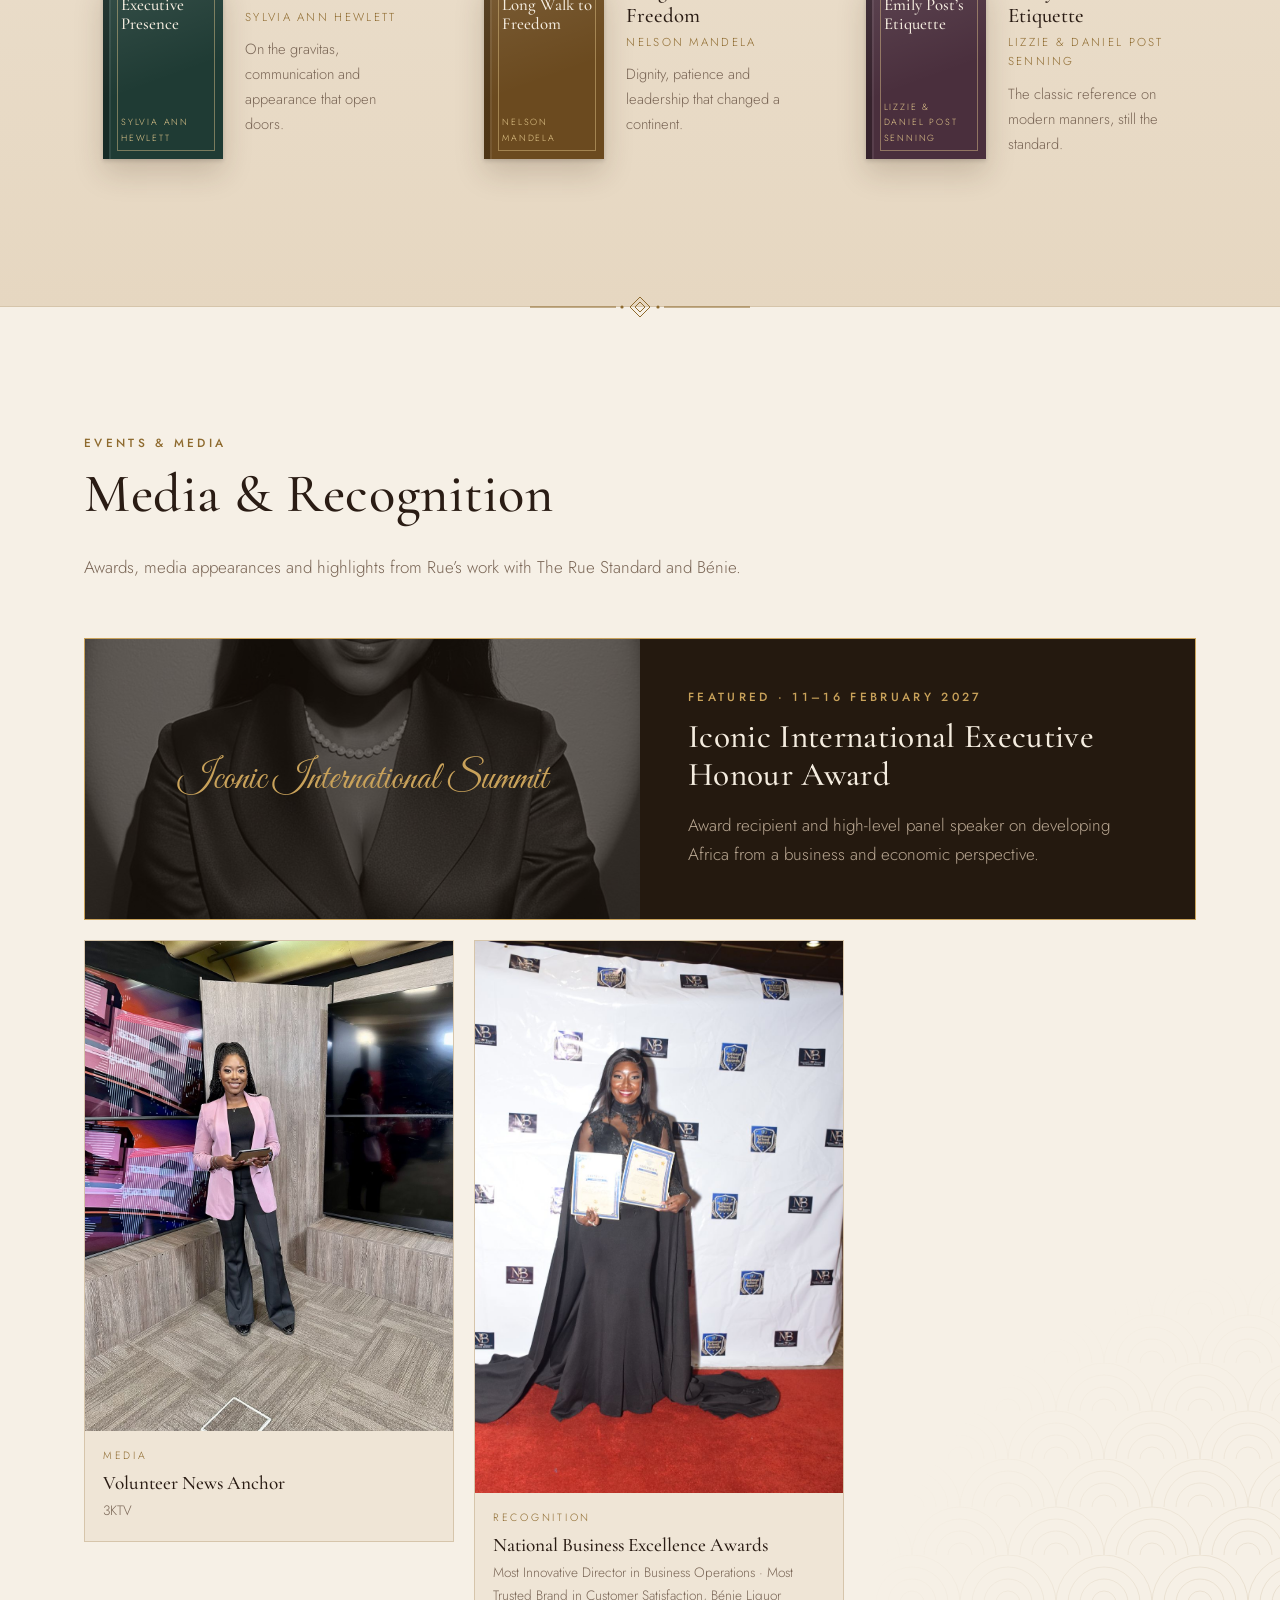
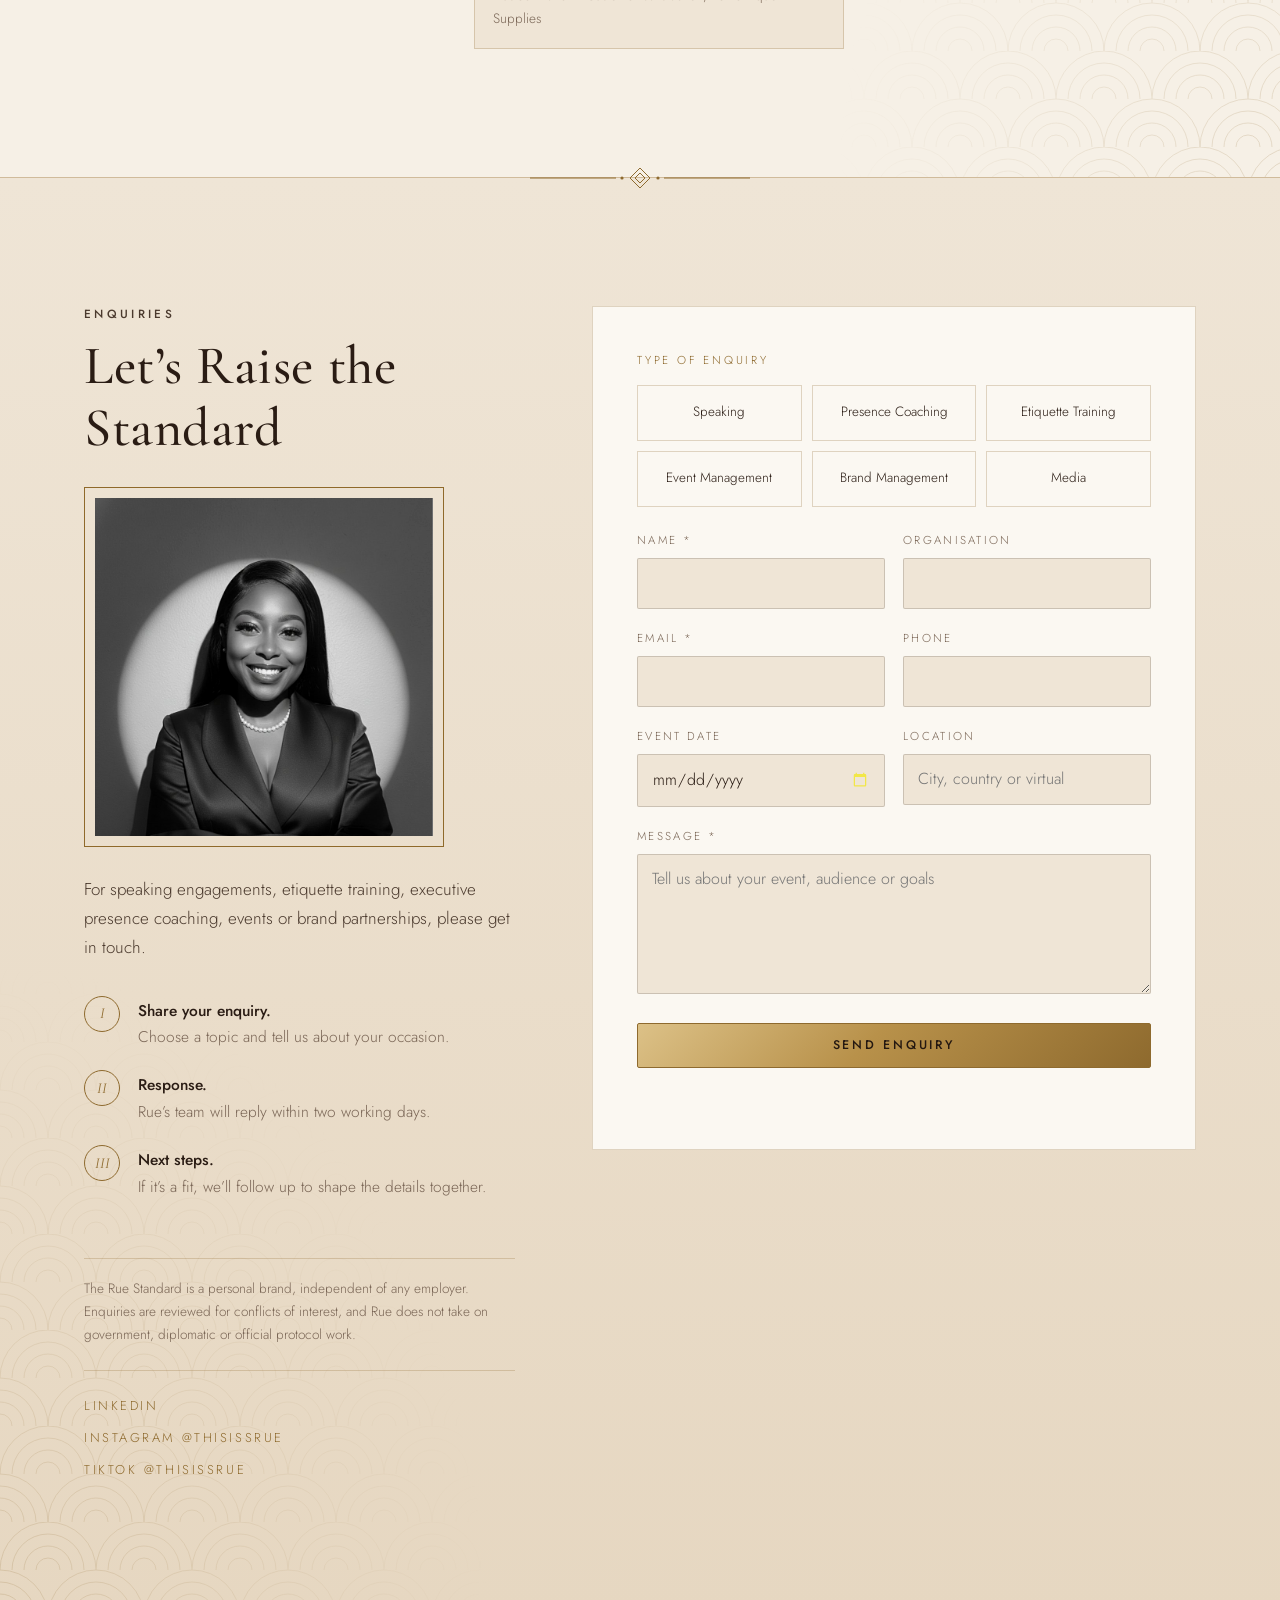
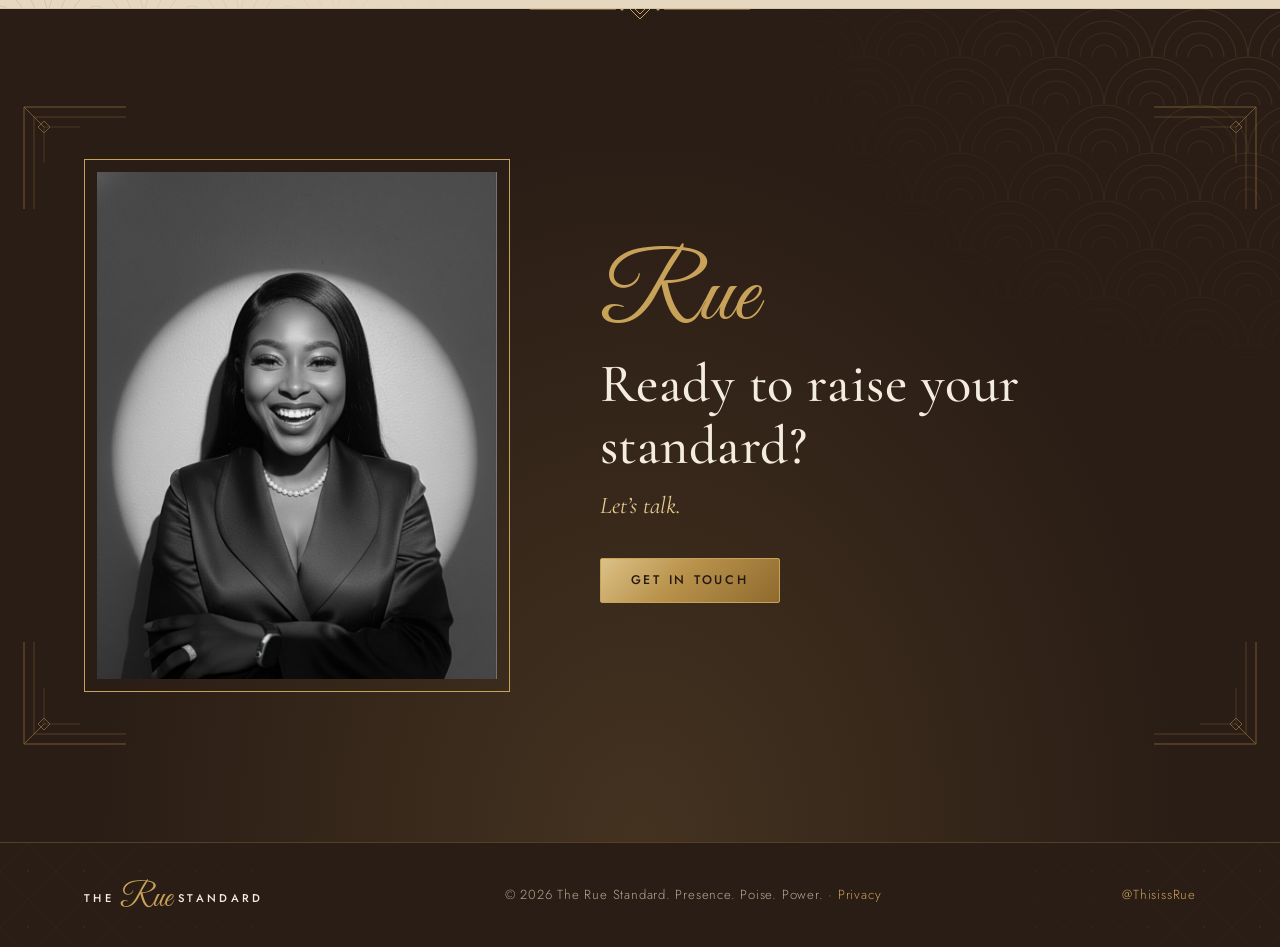
==== commit 46cf8d56: "Switch to enquiry-only personal brand page with new tagline - New tagline: Presence. Poise. Power. (" ====
--- a/index.html
+++ b/index.html
@@ -4,7 +4,7 @@
   <meta charset="utf-8">
   <meta name="viewport" content="width=device-width, initial-scale=1">
   <title>The Rue Standard | Ruvimbo Karimazondo · Etiquette &amp; Executive Presence Speaker</title>
-  <meta name="description" content="Ruvimbo Karimazondo (Rue), speaker and coach on business etiquette, executive presence and personal brand. Book Rue for speaking engagements, etiquette training, executive presence coaching and brand management.">
+  <meta name="description" content="Ruvimbo Karimazondo (Rue), speaker and coach on business etiquette, executive presence and personal brand. Get in touch about speaking invitations, etiquette, executive presence and brand.">
   <link rel="canonical" href="https://thisissrue.github.io/The-Rue-Standard/">
   <meta name="author" content="Ruvimbo Karimazondo">
   <meta name="theme-color" content="#f6f0e6">
@@ -13,18 +13,18 @@
   <meta property="og:site_name" content="The Rue Standard">
   <meta property="og:url" content="https://thisissrue.github.io/The-Rue-Standard/">
   <meta property="og:title" content="The Rue Standard | Ruvimbo Karimazondo">
-  <meta property="og:description" content="Protocol. Presence. Power. Speaker and coach on business etiquette, executive presence and personal brand. Book Rue for your next engagement.">
+  <meta property="og:description" content="Presence. Poise. Power. Speaker and coach on business etiquette, executive presence and personal brand.">
   <meta property="og:image" content="https://thisissrue.github.io/The-Rue-Standard/assets/share-card.jpg">
   <meta property="og:image:width" content="1200">
   <meta property="og:image:height" content="630">
-  <meta property="og:image:alt" content="The Rue Standard: Protocol, Presence, Power. Portrait of Ruvimbo Karimazondo.">
+  <meta property="og:image:alt" content="The Rue Standard: Presence, Poise, Power. Portrait of Ruvimbo Karimazondo.">
   <meta property="og:locale" content="en_GB">
   <meta name="twitter:card" content="summary_large_image">
   <meta name="twitter:title" content="The Rue Standard | Ruvimbo Karimazondo">
-  <meta name="twitter:description" content="Protocol. Presence. Power. Speaker and coach on business etiquette, executive presence and personal brand.">
+  <meta name="twitter:description" content="Presence. Poise. Power. Speaker and coach on business etiquette, executive presence and personal brand.">
   <meta name="twitter:image" content="https://thisissrue.github.io/The-Rue-Standard/assets/share-card.jpg">
   <link rel="apple-touch-icon" href="assets/apple-touch-icon.png">
-  <script type="application/ld+json">{"@context": "https://schema.org", "@graph": [{"@type": "Person", "@id": "https://thisissrue.github.io/The-Rue-Standard/#rue", "name": "Ruvimbo Karimazondo", "alternateName": "Rue", "jobTitle": "Speaker and Etiquette Coach", "description": "Speaker and coach on business etiquette, executive presence and personal brand.", "image": "https://thisissrue.github.io/The-Rue-Standard/assets/rue-standing.jpg", "url": "https://thisissrue.github.io/The-Rue-Standard/", "email": "mailto:bookings@theruestandard.com", "sameAs": ["https://www.linkedin.com/in/ruvimbo-karimazondo", "https://www.instagram.com/thisissrue", "https://www.tiktok.com/@thisissrue"], "award": ["Iconic International Executive Honour Award", "Most Innovative Director in Business Operations, Business Excellence Awards Zimbabwe"], "knowsAbout": ["Business etiquette", "Executive presence", "Professional communication", "Personal branding", "Public speaking"]}, {"@type": "ProfessionalService", "name": "The Rue Standard", "url": "https://thisissrue.github.io/The-Rue-Standard/", "image": "https://thisissrue.github.io/The-Rue-Standard/assets/share-card.jpg", "founder": {"@id": "https://thisissrue.github.io/The-Rue-Standard/#rue"}, "slogan": "Protocol. Presence. Power.", "areaServed": "Worldwide", "email": "bookings@theruestandard.com", "hasOfferCatalog": {"@type": "OfferCatalog", "name": "Services", "itemListElement": [{"@type": "Offer", "itemOffered": {"@type": "Service", "name": "Speaking Engagements"}}, {"@type": "Offer", "itemOffered": {"@type": "Service", "name": "Executive Presence & Etiquette Coaching"}}, {"@type": "Offer", "itemOffered": {"@type": "Service", "name": "Business Etiquette Training"}}, {"@type": "Offer", "itemOffered": {"@type": "Service", "name": "Event Management"}}, {"@type": "Offer", "itemOffered": {"@type": "Service", "name": "Brand Management"}}]}}]}</script>
+  <script type="application/ld+json">{"@context": "https://schema.org", "@graph": [{"@type": "Person", "@id": "https://thisissrue.github.io/The-Rue-Standard/#rue", "name": "Ruvimbo Karimazondo", "alternateName": "Rue", "jobTitle": "Speaker and Etiquette Coach", "description": "Speaker and coach on business etiquette, executive presence and personal brand.", "image": "https://thisissrue.github.io/The-Rue-Standard/assets/rue-standing.jpg", "url": "https://thisissrue.github.io/The-Rue-Standard/", "email": "mailto:bookings@theruestandard.com", "sameAs": ["https://www.linkedin.com/in/ruvimbo-karimazondo", "https://www.instagram.com/thisissrue", "https://www.tiktok.com/@thisissrue"], "award": ["Iconic International Executive Honour Award", "Most Innovative Director in Business Operations, Business Excellence Awards Zimbabwe"], "knowsAbout": ["Business etiquette", "Executive presence", "Professional communication", "Personal branding", "Public speaking"]}, {"@type": "Organization", "name": "The Rue Standard", "url": "https://thisissrue.github.io/The-Rue-Standard/", "image": "https://thisissrue.github.io/The-Rue-Standard/assets/share-card.jpg", "founder": {"@id": "https://thisissrue.github.io/The-Rue-Standard/#rue"}, "slogan": "Presence. Poise. Power.", "email": "bookings@theruestandard.com"}]}</script>
   <link rel="icon" href="assets/favicon.svg" type="image/svg+xml">
   <link rel="preconnect" href="https://fonts.googleapis.com">
   <link rel="preconnect" href="https://fonts.gstatic.com" crossorigin>
@@ -53,7 +53,7 @@
         <a href="#etiquette">Etiquette Series</a>
         <a href="#media">Media</a>
         <a href="#reading">Reading Room</a>
-        <a href="#book" class="btn btn--gold btn--sm">Book Rue</a>
+        <a href="#book" class="btn btn--gold btn--sm">Enquire</a>
       </nav>
     </div>
   </header>
@@ -67,10 +67,10 @@
         <div class="hero__text">
         <p class="eyebrow">Ruvimbo Karimazondo</p>
         <h1 class="hero__title">The <em>Rue</em> Standard</h1>
-        <p class="hero__tag">Protocol <i>·</i> Presence <i>·</i> Power</p>
+        <p class="hero__tag">Presence <i>·</i> Poise <i>·</i> Power</p>
         <p class="hero__intro">A speaker and etiquette coach who helps leaders, professionals and organisations show up with authority, elegance and intent.</p>
         <div class="hero__cta">
-          <a href="#book" class="btn btn--gold" data-service="speaking">Book Rue to Speak</a>
+          <a href="#book" class="btn btn--gold" data-service="speaking">Invite Rue to Speak</a>
           <a href="#services" class="btn btn--ghost">Explore Services</a>
         </div>
         </div>
@@ -139,13 +139,13 @@
       <div class="container">
         <header class="section__head reveal">
           <p class="eyebrow">Speaking</p>
-          <h2>Book Rue to Speak</h2>
+          <h2>Invite Rue to Speak</h2>
           <p>Rue speaks at conferences, summits, corporate events and leadership forums, linking etiquette and presence to the issues that matter most to every audience, from leadership and culture to business and brand.</p>
         </header>
 
         <h3 class="sub reveal">Signature Topics</h3>
         <ol class="topics">
-          <li class="reveal"><span>01</span><div><h4>Protocol as Power</h4><p>Why presence and etiquette shape economic and diplomatic outcomes.</p></div></li>
+          <li class="reveal"><span>01</span><div><h4>Presence as Power</h4><p>Why presence and etiquette shape how leaders are received and remembered.</p></div></li>
           <li class="reveal"><span>02</span><div><h4>Your Professional Presence Speaks Before You Do</h4><p>The silent language of leadership, from first impression to lasting reputation.</p></div></li>
           <li class="reveal"><span>03</span><div><h4>Networking with Intent</h4><p>Building relationships that create opportunity.</p></div></li>
           <li class="reveal"><span>04</span><div><h4>Boardroom Etiquette for Leaders</h4><p>Conduct, precedence and poise where decisions are made.</p></div></li>
@@ -165,10 +165,9 @@
             <li>Keynotes</li><li>Panel Discussions</li><li>Masterclasses</li><li>Fireside Chats</li><li>Moderation</li><li>Hosting</li>
           </ul>
           <div class="formats__btns">
-            <a href="#book" class="btn btn--gold" data-service="speaking">Request Rue for Your Event</a>
+            <a href="#book" class="btn btn--gold" data-service="speaking">Invite Rue to Your Event</a>
             <a href="assets/the-rue-standard-media-kit.pdf" class="btn btn--ghost" download>Download Media Kit</a>
           </div>
-          <p class="formats__pay"><strong class="gold">Fees on request.</strong> Each engagement is quoted to your event, format and location. Confirmed bookings can be paid securely by card or PayPal. <a href="#terms" class="gold">Booking terms →</a></p>
         </div>
       </div>
     </section>
@@ -187,14 +186,12 @@
             <span class="card__num">I</span>
             <h3>Speaking Engagements</h3>
             <p>Keynotes, panels, masterclasses, fireside chats, moderation and hosting for conferences, summits, corporate events and leadership forums.</p>
-            <p class="card__fee">Fees on request</p>
-            <a href="#book" class="card__link" data-service="speaking">Book Rue to speak <span aria-hidden="true">→</span></a>
+            <a href="#book" class="card__link" data-service="speaking">Invite Rue <span aria-hidden="true">→</span></a>
           </article>
           <article class="card reveal">
             <span class="card__num">II</span>
             <h3>Executive Presence &amp; Etiquette Coaching</h3>
             <p>One-to-one coaching for leaders and professionals on presence, polish, communication, dining and international business etiquette, ahead of the rooms that matter most.</p>
-            <p class="card__fee">Fees on request</p>
             <a href="#book" class="card__link" data-service="coaching">Enquire <span aria-hidden="true">→</span></a>
           </article>
           <article class="card reveal">
@@ -346,29 +343,29 @@
           <p>Books on presence, diplomacy, resilience and the human story, that Rue returns to and recommends.</p>
         </header>
         <div class="books">
-          <a class="book reveal" href="https://www.amazon.com/s?k=becoming+michelle+obama" target="_blank" rel="noopener">
-            <span class="book__cover" style="--c:#2f3a4a"><span class="book__t">Becoming</span><span class="book__a">Michelle Obama</span></span>
-            <span class="book__meta"><strong>Becoming</strong><em>Michelle Obama</em><span>A masterclass in grace under the brightest light.</span></span>
+          <a class="rbook reveal" href="https://www.amazon.com/s?k=becoming+michelle+obama" target="_blank" rel="noopener">
+            <span class="rbook__cover" style="--c:#2f3a4a"><span class="rbook__t">Becoming</span><span class="rbook__a">Michelle Obama</span></span>
+            <span class="rbook__meta"><strong>Becoming</strong><em>Michelle Obama</em><span>A masterclass in grace under the brightest light.</span></span>
           </a>
-          <a class="book reveal" href="https://www.amazon.com/s?k=diplomacy+henry+kissinger" target="_blank" rel="noopener">
-            <span class="book__cover" style="--c:#5b2a24"><span class="book__t">Diplomacy</span><span class="book__a">Henry Kissinger</span></span>
-            <span class="book__meta"><strong>Diplomacy</strong><em>Henry Kissinger</em><span>Required reading for anyone who works where nations meet.</span></span>
+          <a class="rbook reveal" href="https://www.amazon.com/s?k=diplomacy+henry+kissinger" target="_blank" rel="noopener">
+            <span class="rbook__cover" style="--c:#5b2a24"><span class="rbook__t">Diplomacy</span><span class="rbook__a">Henry Kissinger</span></span>
+            <span class="rbook__meta"><strong>Diplomacy</strong><em>Henry Kissinger</em><span>Required reading for anyone who works where nations meet.</span></span>
           </a>
-          <a class="book reveal" href="https://a.co/d/0ehvc2ob" target="_blank" rel="noopener">
-            <span class="book__cover" style="--c:#3d2c22"><span class="book__t">Time To Go</span><span class="book__a">Niá Mwande</span></span>
-            <span class="book__meta"><strong>Time To Go</strong><em>Niá Mwande</em><span>A tender, honest journey through love, loss and rebirth. A reminder that some endings are beginnings.</span></span>
+          <a class="rbook reveal" href="https://a.co/d/0ehvc2ob" target="_blank" rel="noopener">
+            <span class="rbook__cover" style="--c:#3d2c22"><span class="rbook__t">Time To Go</span><span class="rbook__a">Niá Mwande</span></span>
+            <span class="rbook__meta"><strong>Time To Go</strong><em>Niá Mwande</em><span>A tender, honest journey through love, loss and rebirth. A reminder that some endings are beginnings.</span></span>
           </a>
-          <a class="book reveal" href="https://www.amazon.com/s?k=executive+presence+sylvia+ann+hewlett" target="_blank" rel="noopener">
-            <span class="book__cover" style="--c:#1f3b34"><span class="book__t">Executive Presence</span><span class="book__a">Sylvia Ann Hewlett</span></span>
-            <span class="book__meta"><strong>Executive Presence</strong><em>Sylvia Ann Hewlett</em><span>On the gravitas, communication and appearance that open doors.</span></span>
+          <a class="rbook reveal" href="https://www.amazon.com/s?k=executive+presence+sylvia+ann+hewlett" target="_blank" rel="noopener">
+            <span class="rbook__cover" style="--c:#1f3b34"><span class="rbook__t">Executive Presence</span><span class="rbook__a">Sylvia Ann Hewlett</span></span>
+            <span class="rbook__meta"><strong>Executive Presence</strong><em>Sylvia Ann Hewlett</em><span>On the gravitas, communication and appearance that open doors.</span></span>
           </a>
-          <a class="book reveal" href="https://www.amazon.com/s?k=long+walk+to+freedom+nelson+mandela" target="_blank" rel="noopener">
-            <span class="book__cover" style="--c:#6b4a1f"><span class="book__t">Long Walk to Freedom</span><span class="book__a">Nelson Mandela</span></span>
-            <span class="book__meta"><strong>Long Walk to Freedom</strong><em>Nelson Mandela</em><span>Dignity, patience and leadership that changed a continent.</span></span>
+          <a class="rbook reveal" href="https://www.amazon.com/s?k=long+walk+to+freedom+nelson+mandela" target="_blank" rel="noopener">
+            <span class="rbook__cover" style="--c:#6b4a1f"><span class="rbook__t">Long Walk to Freedom</span><span class="rbook__a">Nelson Mandela</span></span>
+            <span class="rbook__meta"><strong>Long Walk to Freedom</strong><em>Nelson Mandela</em><span>Dignity, patience and leadership that changed a continent.</span></span>
           </a>
-          <a class="book reveal" href="https://www.amazon.com/s?k=emily+post+etiquette+19th+edition" target="_blank" rel="noopener">
-            <span class="book__cover" style="--c:#4a2f3d"><span class="book__t">Emily Post’s Etiquette</span><span class="book__a">Lizzie &amp; Daniel Post Senning</span></span>
-            <span class="book__meta"><strong>Emily Post’s Etiquette</strong><em>Lizzie &amp; Daniel Post Senning</em><span>The classic reference on modern manners, still the standard.</span></span>
+          <a class="rbook reveal" href="https://www.amazon.com/s?k=emily+post+etiquette+19th+edition" target="_blank" rel="noopener">
+            <span class="rbook__cover" style="--c:#4a2f3d"><span class="rbook__t">Emily Post’s Etiquette</span><span class="rbook__a">Lizzie &amp; Daniel Post Senning</span></span>
+            <span class="rbook__meta"><strong>Emily Post’s Etiquette</strong><em>Lizzie &amp; Daniel Post Senning</em><span>The classic reference on modern manners, still the standard.</span></span>
           </a>
         </div>
       </div>
@@ -413,39 +410,16 @@
     <section class="section section--panel book" id="book">
       <div class="container book__grid">
         <div class="book__intro reveal">
-          <p class="eyebrow">Book &amp; Enquire</p>
+          <p class="eyebrow">Enquiries</p>
           <h2>Let’s Raise the Standard</h2>
           <img class="book__photo" src="assets/rue-smile.jpg" alt="Black and white portrait of Rue smiling" width="864" height="1184" loading="lazy">
           <p>For speaking engagements, etiquette training, executive presence coaching, events or brand partnerships, please get in touch.</p>
           <ol class="steps">
-            <li><strong>Share your brief.</strong> Choose a service and tell us about your occasion.</li>
-            <li><strong>Consultation.</strong> Rue’s team will respond within two working days to confirm availability.</li>
-            <li><strong>Confirmation.</strong> A tailored proposal and invoice follow. A deposit secures your date.</li>
+            <li><strong>Share your enquiry.</strong> Choose a topic and tell us about your occasion.</li>
+            <li><strong>Response.</strong> Rue’s team will reply within two working days.</li>
+            <li><strong>Next steps.</strong> If it’s a fit, we’ll follow up to shape the details together.</li>
           </ol>
-          <div class="payments" id="payments">
-            <p class="eyebrow">Secure Payment</p>
-            <p>Once your booking is confirmed, settle your deposit or invoice online by Visa, Mastercard or PayPal.</p>
-            <span class="paymarks" aria-label="Visa, Mastercard and PayPal accepted">
-              <span class="pm pm--visa">VISA</span>
-              <span class="pm pm--mc" title="Mastercard"><i></i><i></i></span>
-              <span class="pm pm--pp">Pay<b>Pal</b></span>
-            </span>
-            <div class="payments__btns">
-              <a href="#book" class="btn btn--gold btn--sm" data-pay="card">Pay by Card</a>
-              <a href="#book" class="btn btn--ghost btn--sm" data-pay="paypal">Pay with PayPal</a>
-            </div>
-            <p class="payments__note">Please quote your invoice number as the payment reference.</p>
-          </div>
-          <div class="terms" id="terms">
-            <p class="eyebrow">Booking Terms</p>
-            <ul>
-              <li><strong>Deposit.</strong> A 50% deposit secures your date. The balance is due 14 days before the engagement.</li>
-              <li><strong>Expenses.</strong> Travel, accommodation, ground transport, visa costs and a daily allowance are covered by the client, in addition to the fee.</li>
-              <li><strong>Cancellation.</strong> The deposit is non-refundable within 30 days of the engagement. The full fee applies to cancellations within 14 days.</li>
-              <li><strong>Independence.</strong> The Rue Standard is an independent practice. Every engagement is screened for conflicts of interest, and Rue does not take on government, diplomatic or official protocol work.</li>
-              <li><strong>Community rate.</strong> Preferential rates are available for NGOs, schools and community causes.</li>
-            </ul>
-          </div>
+          <p class="book__note">The Rue Standard is a personal brand, independent of any employer. Enquiries are reviewed for conflicts of interest, and Rue does not take on government, diplomatic or official protocol work.</p>
           <div class="socials">
             <a href="https://www.linkedin.com/in/ruvimbo-karimazondo" target="_blank" rel="noopener" data-link="linkedin">LinkedIn</a>
             <a href="https://www.instagram.com/thisissrue" target="_blank" rel="noopener">Instagram @ThisissRue</a>
@@ -453,7 +427,7 @@
           </div>
         </div>
 
-        <form class="form reveal" id="booking-form" novalidate>
+        <form class="form reveal" id="booking-form" novalidate aria-label="Enquiry form">
           <fieldset class="services-pick">
             <legend>Type of enquiry</legend>
             <label><input type="radio" name="service" value="Speaking Engagement" data-key="speaking" required><span>Speaking</span></label>
@@ -510,7 +484,7 @@
           <p class="signature signature--lg">Rue</p>
           <h2>Ready to raise your standard?</h2>
           <p>Let’s talk.</p>
-          <a href="#book" class="btn btn--gold">Book a Consultation</a>
+          <a href="#book" class="btn btn--gold">Get in Touch</a>
         </div>
       </div>
     </section>
@@ -524,7 +498,7 @@
   <footer class="footer theme-dark">
     <div class="container footer__inner">
       <a class="brand" href="#top"><span class="brand__the">The</span><span class="brand__rue">Rue</span><span class="brand__std">Standard</span></a>
-      <p>© <span id="year">2026</span> The Rue Standard. Protocol. Presence. Power. · <a href="privacy.html">Privacy</a></p>
+      <p>© <span id="year">2026</span> The Rue Standard. Presence. Poise. Power. · <a href="privacy.html">Privacy</a></p>
       <p class="footer__social">@ThisissRue</p>
     </div>
   </footer>
--- a/styles.css
+++ b/styles.css
@@ -308,18 +308,18 @@
 
 /* Reading room */
 .books { display: grid; grid-template-columns: repeat(3, 1fr); gap: 28px 32px; }
-.book { display: grid; grid-template-columns: 120px 1fr; gap: 22px; align-items: start; text-decoration: none; color: inherit; padding: 18px; border: 1px solid transparent; transition: border-color .3s, background .3s; }
-.book:hover { border-color: var(--line); background: rgba(var(--bg-rgb), .5); }
-.book__cover { position: relative; aspect-ratio: 2/3; display: flex; flex-direction: column; justify-content: space-between; padding: 16px 12px 14px 18px; color: #f4ecdf; text-align: left;
+.rbook { display: grid; grid-template-columns: 120px 1fr; gap: 22px; align-items: start; text-decoration: none; color: inherit; padding: 18px; border: 1px solid transparent; transition: border-color .3s, background .3s; }
+.rbook:hover { border-color: var(--line); background: rgba(var(--bg-rgb), .5); }
+.rbook__cover { position: relative; aspect-ratio: 2/3; display: flex; flex-direction: column; justify-content: space-between; padding: 16px 12px 14px 18px; color: #f4ecdf; text-align: left;
   background: linear-gradient(90deg, rgba(0,0,0,.28) 0 6px, rgba(255,255,255,.08) 6px 8px, transparent 8px), linear-gradient(160deg, rgba(255,255,255,.1), transparent 55%), var(--c);
   box-shadow: 0 14px 28px var(--shadow), 0 2px 4px rgba(0,0,0,.15); transition: transform .4s; }
-.book__cover::after { content: ""; position: absolute; inset: 8px 8px 8px 14px; border: 1px solid rgba(230,203,142,.45); pointer-events: none; }
-.book:hover .book__cover { transform: translateY(-4px) rotate(-1deg); }
-.book__t { font: 500 1.05rem/1.15 var(--serif); position: relative; }
-.book__a { font-size: .56rem; letter-spacing: .2em; text-transform: uppercase; color: #e6cb8e; position: relative; }
-.book__meta strong { display: block; font: 500 1.3rem/1.2 var(--serif); color: var(--text); }
-.book__meta em { display: block; font-style: normal; font-size: .72rem; letter-spacing: .2em; text-transform: uppercase; color: var(--gold); margin: 4px 0 10px; }
-.book__meta span { display: block; font-size: .92rem; color: var(--muted); }
+.rbook__cover::after { content: ""; position: absolute; inset: 8px 8px 8px 14px; border: 1px solid rgba(230,203,142,.45); pointer-events: none; }
+.rbook:hover .rbook__cover { transform: translateY(-4px) rotate(-1deg); }
+.rbook__t { font: 500 1.05rem/1.15 var(--serif); position: relative; }
+.rbook__a { font-size: .56rem; letter-spacing: .2em; text-transform: uppercase; color: #e6cb8e; position: relative; }
+.rbook__meta strong { display: block; font: 500 1.3rem/1.2 var(--serif); color: var(--text); }
+.rbook__meta em { display: block; font-style: normal; font-size: .72rem; letter-spacing: .2em; text-transform: uppercase; color: var(--gold); margin: 4px 0 10px; }
+.rbook__meta span { display: block; font-size: .92rem; color: var(--muted); }
 
 /* Concierge */
 .concierge[hidden] { display: none !important; }
@@ -328,27 +328,8 @@
 .concierge svg { width: 20px; height: 20px; }
 .footer a { color: var(--gold); text-decoration: none; }
 
-/* Payments */
-.formats__pay { margin: 18px 0 0; font-size: .92rem; color: var(--muted); }
-.formats__pay a { text-decoration: none; }
-.payments { border: 1px solid var(--gold); padding: 26px 24px; margin: 0 0 32px; background: radial-gradient(circle at 90% 0%, rgba(var(--gold-rgb), .12), transparent 60%), var(--bg); }
-.payments > p:not(.eyebrow) { color: var(--body); font-size: .95rem; }
-.payments__btns { display: flex; flex-wrap: wrap; gap: 10px; margin: 18px 0 12px; }
-.payments__note { font-size: .82rem !important; color: var(--muted) !important; margin: 0; }
-.paymarks { display: flex; gap: 10px; align-items: center; flex-wrap: wrap; }
-.pm { height: 32px; min-width: 54px; padding: 0 10px; border-radius: 4px; background: #fff; border: 1px solid rgba(var(--text-rgb), .12); display: inline-flex; align-items: center; justify-content: center; }
-.pm--visa { font: italic 800 1rem/1 Arial, sans-serif; color: #1a1f71; letter-spacing: .02em; }
-.pm--mc i { width: 18px; height: 18px; border-radius: 50%; display: block; background: #eb001b; }
-.pm--mc i + i { background: #f79e1b; margin-left: -7px; mix-blend-mode: multiply; }
-.pm--pp { font: italic 800 .95rem/1 Arial, sans-serif; color: #003087; }
-.pm--pp b { color: #009cde; }
-
-.card__fee { flex: 0 !important; font: italic 1.05rem/1.3 var(--serif) !important; color: var(--gold-hi) !important; margin: 4px 0 10px; }
-.terms { border: 1px solid var(--line); padding: 24px; margin: 0 0 32px; }
-.terms ul { list-style: none; padding: 0; margin: 0; }
-.terms li { font-size: .9rem; color: var(--muted); padding: 8px 0; border-top: 1px solid var(--line); }
-.terms li:first-child { border-top: 0; padding-top: 0; }
-.terms strong { color: var(--text); }
+/* Enquiry note */
+.book__note { font-size: .85rem !important; color: var(--muted) !important; border-top: 1px solid var(--line); padding-top: 18px; margin: 0 0 24px; }
 
 /* Closing */
 .closing { overflow: hidden; padding: clamp(80px, 12vw, 150px) 0; background: radial-gradient(ellipse at 50% 100%, rgba(var(--gold-rgb), .16), transparent 60%), var(--bg); }
@@ -486,7 +467,7 @@
   .benie__actions .btn { width: 100%; }
   .episodes { grid-template-columns: 1fr 1fr; }
   .books { grid-template-columns: 1fr; gap: 8px; }
-  .book { grid-template-columns: 96px 1fr; padding: 12px 0; }
+  .rbook { grid-template-columns: 96px 1fr; padding: 12px 0; }
   .concierge span { display: none; }
   .concierge { padding: 12px; }
   .episode__meta strong { font-size: 1rem; }
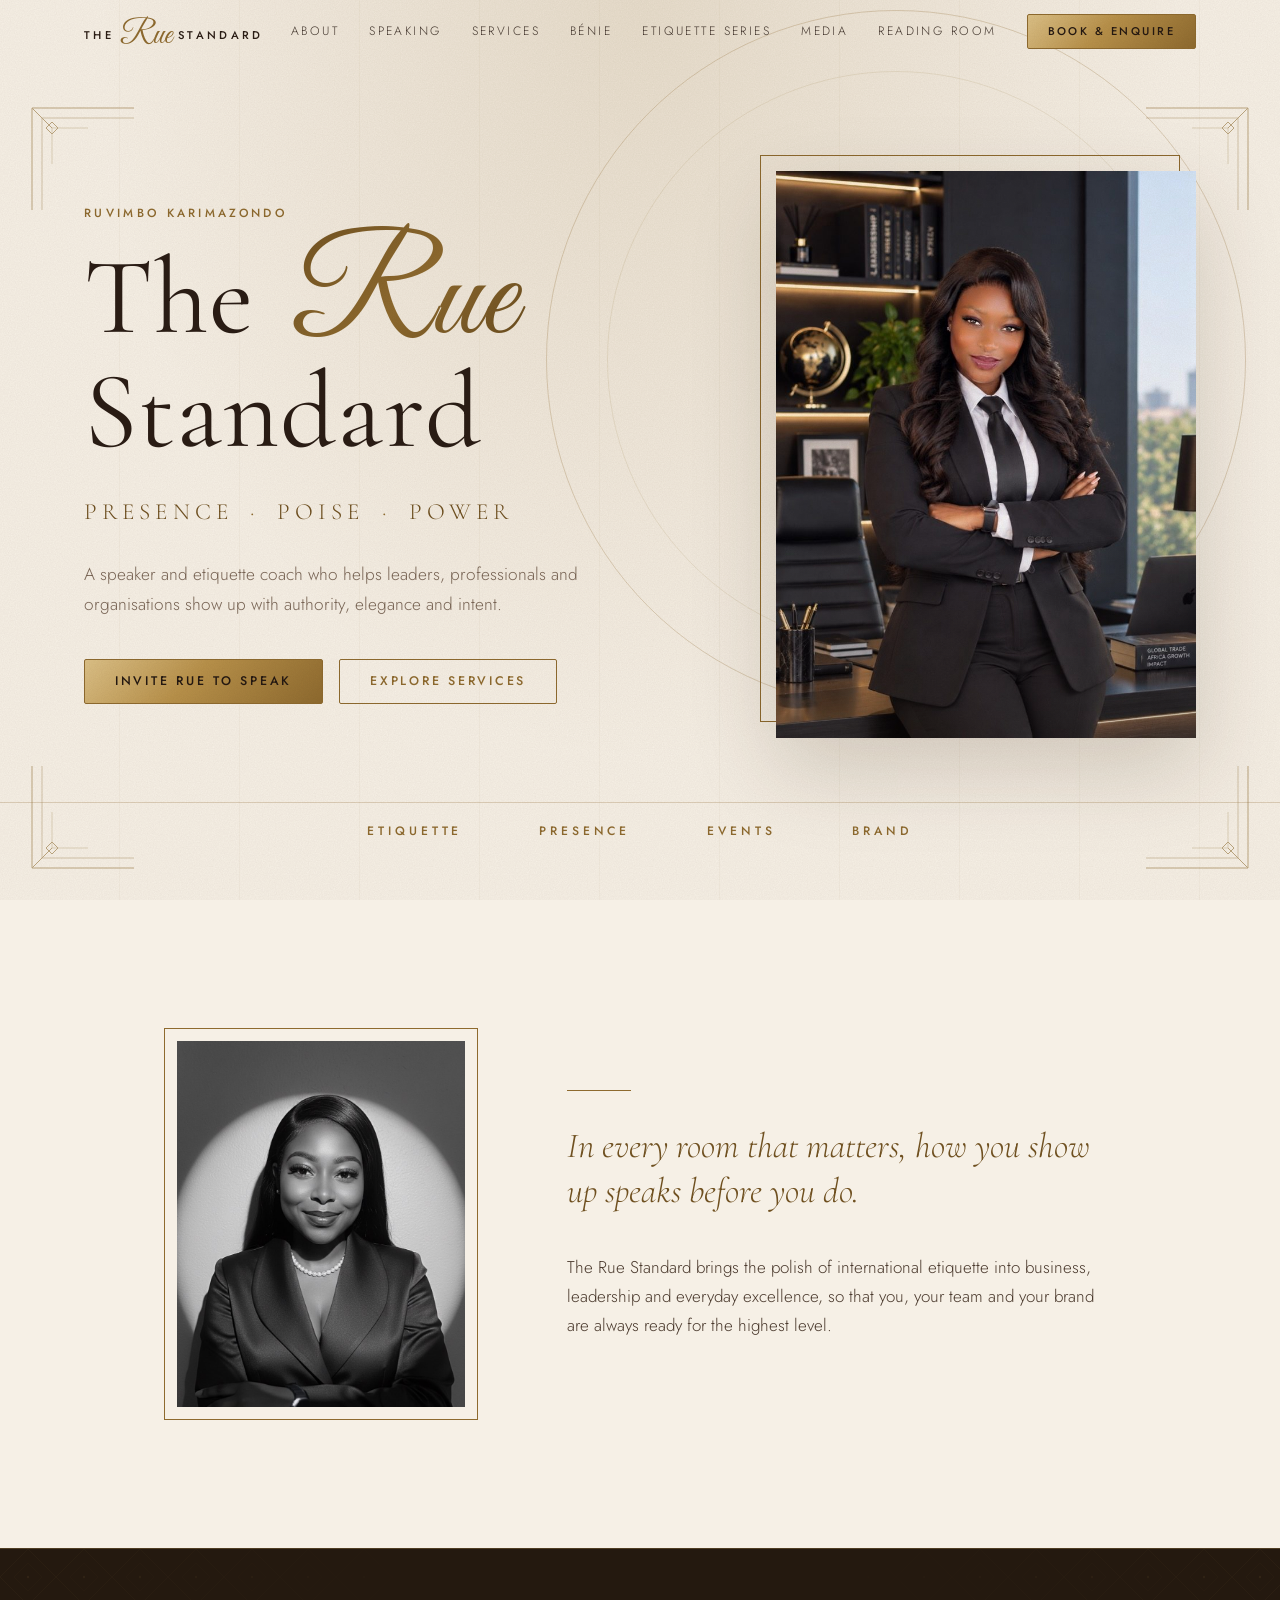
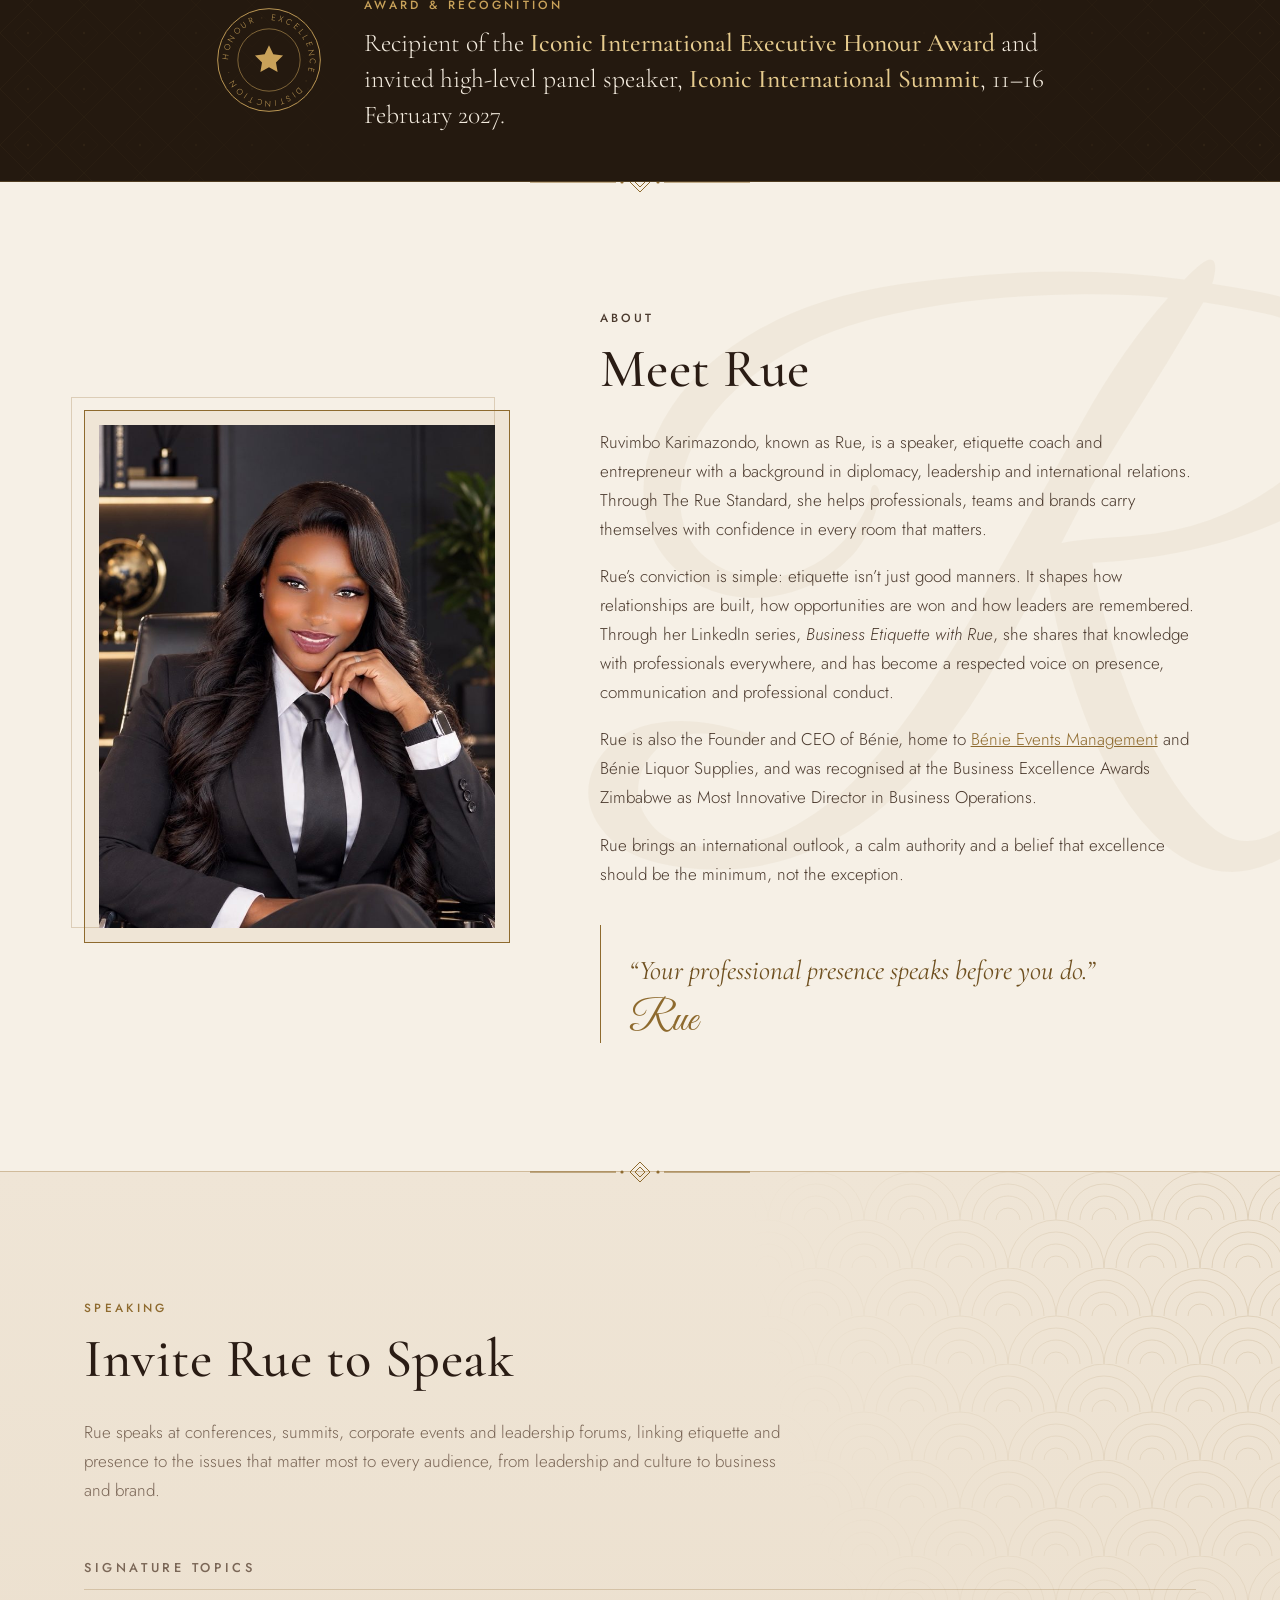
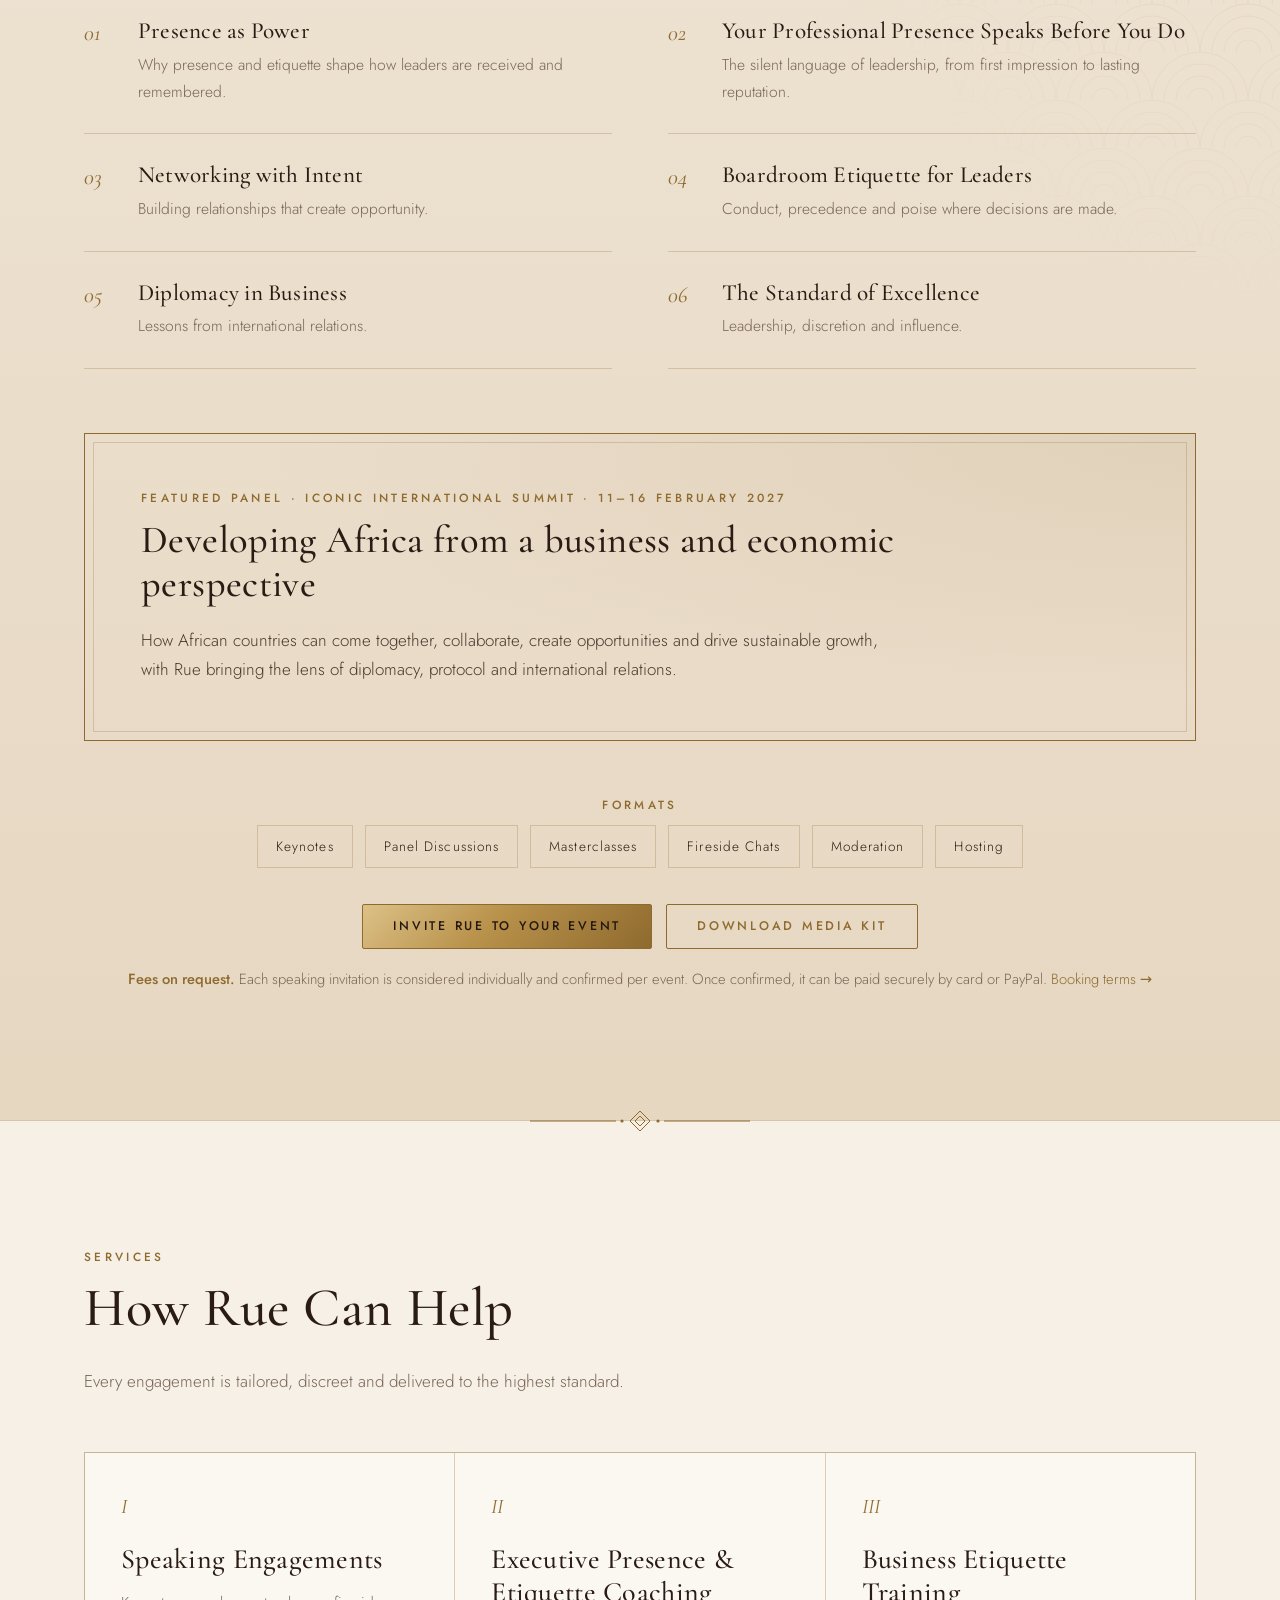
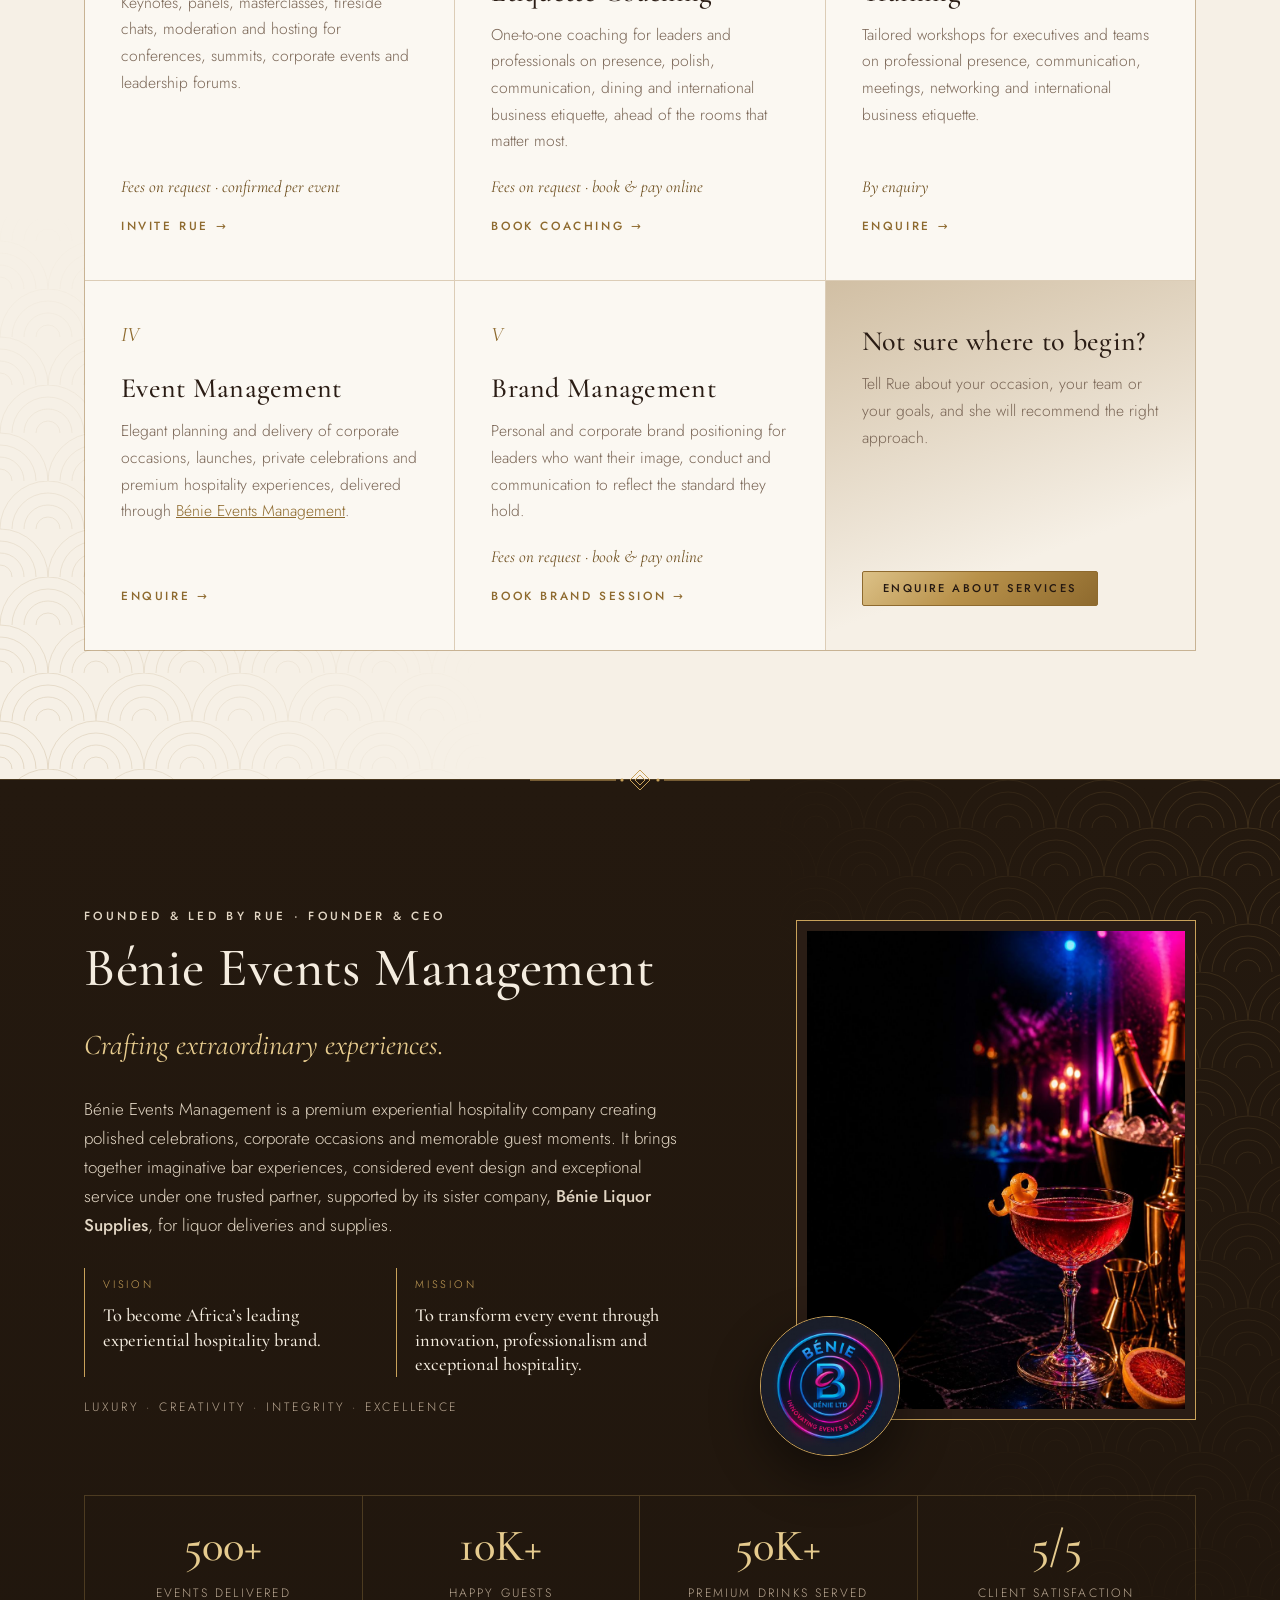
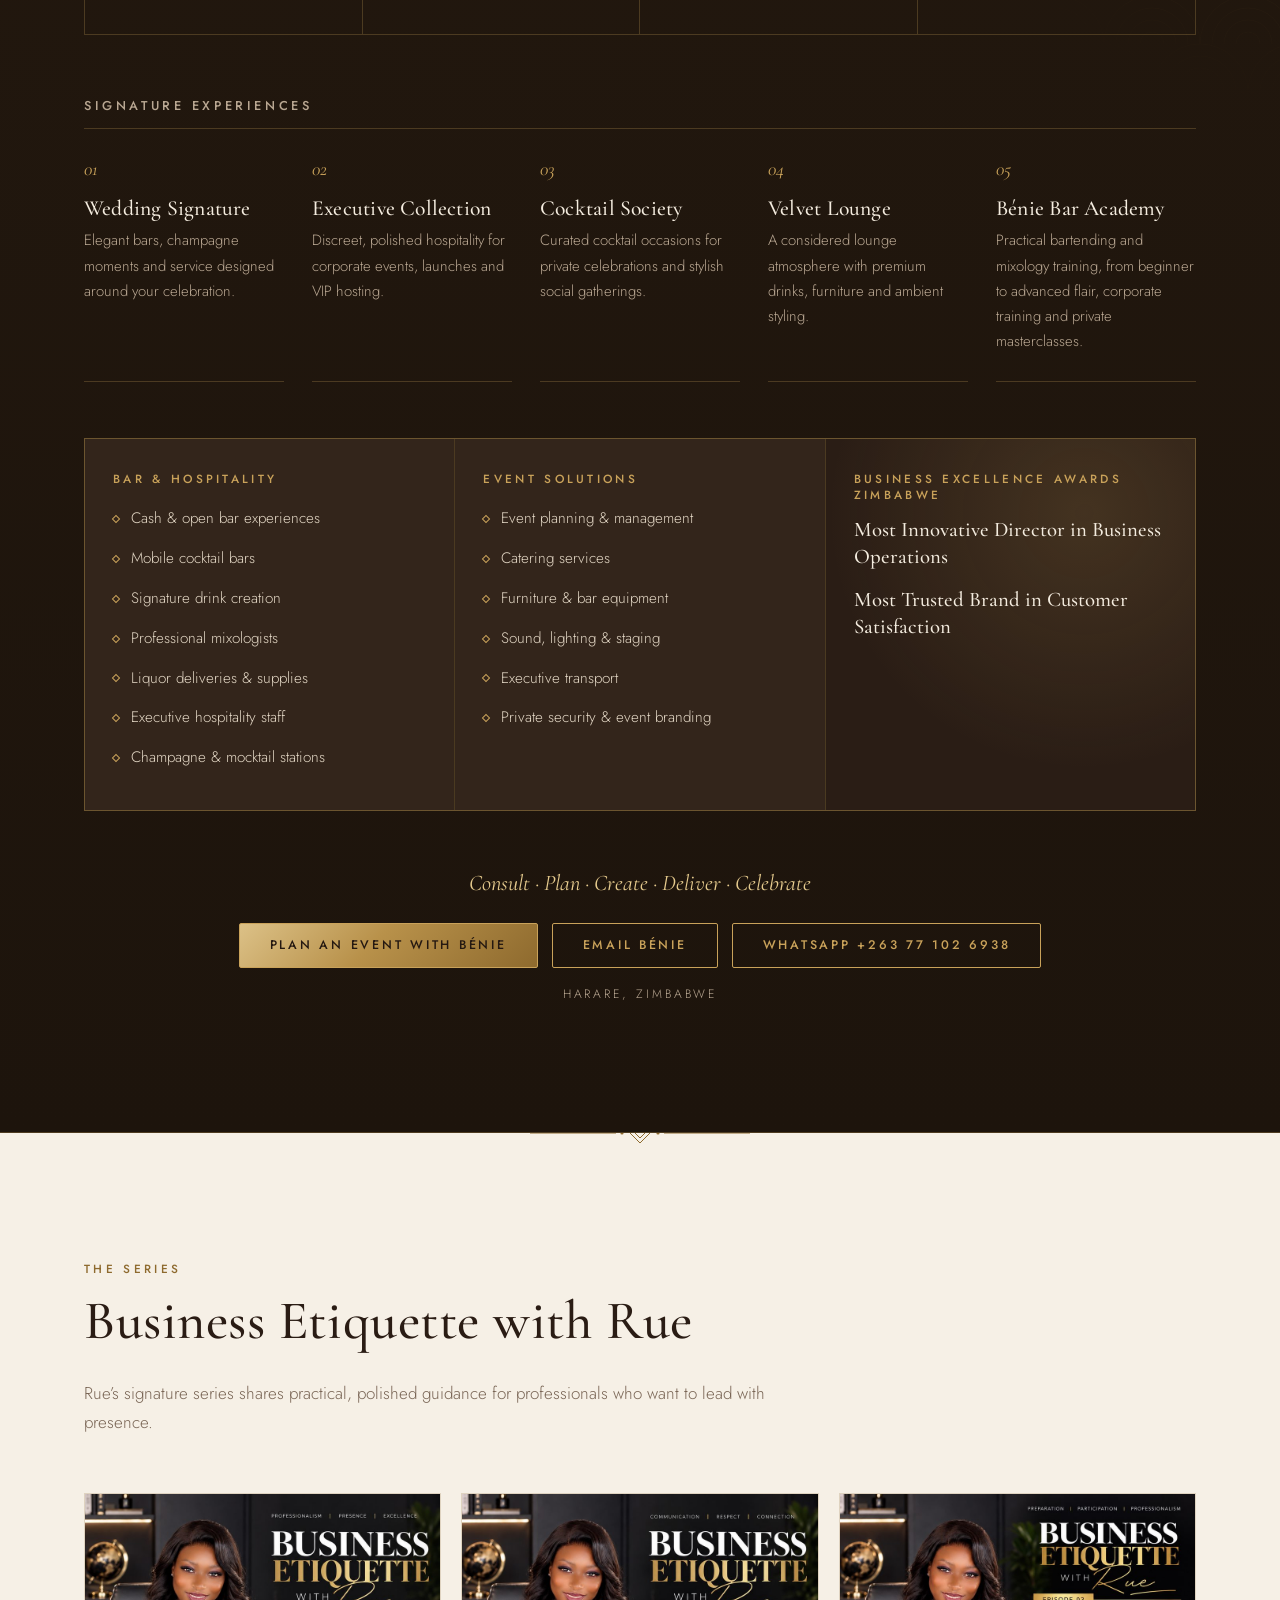
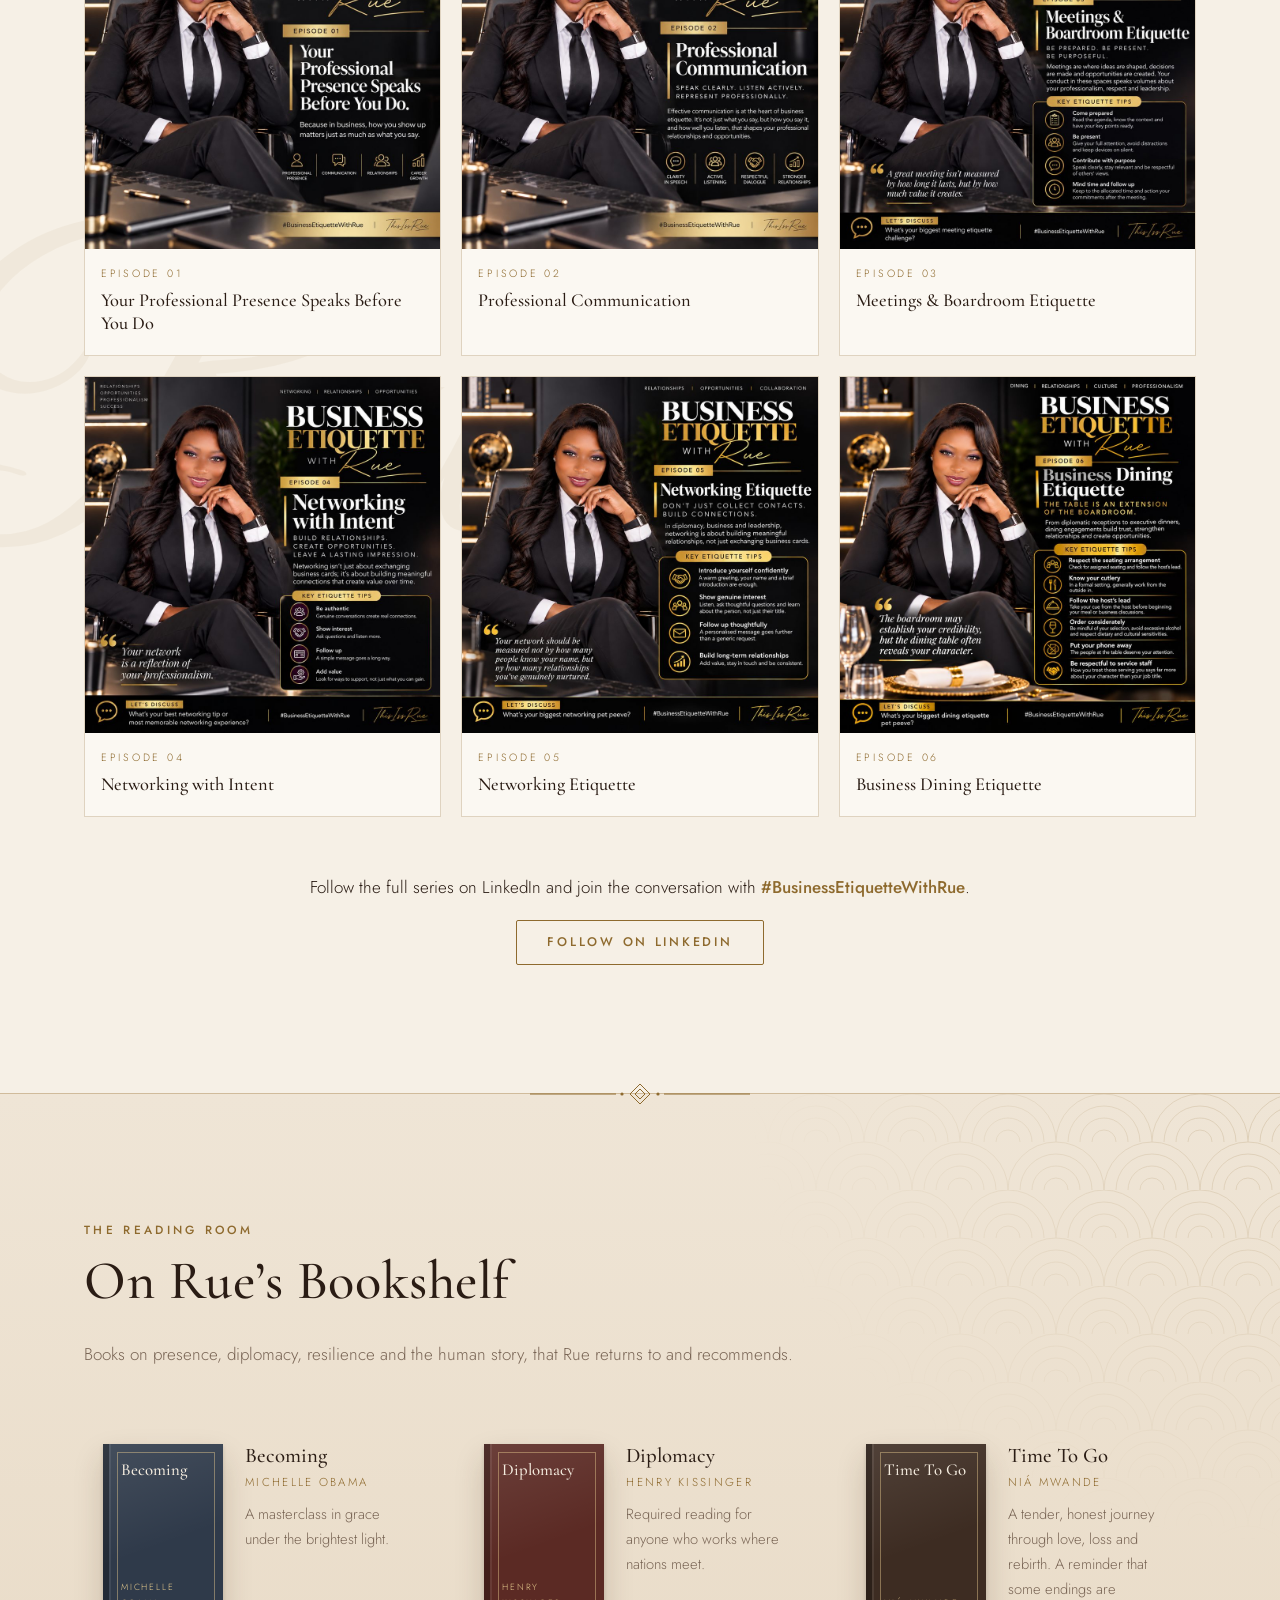
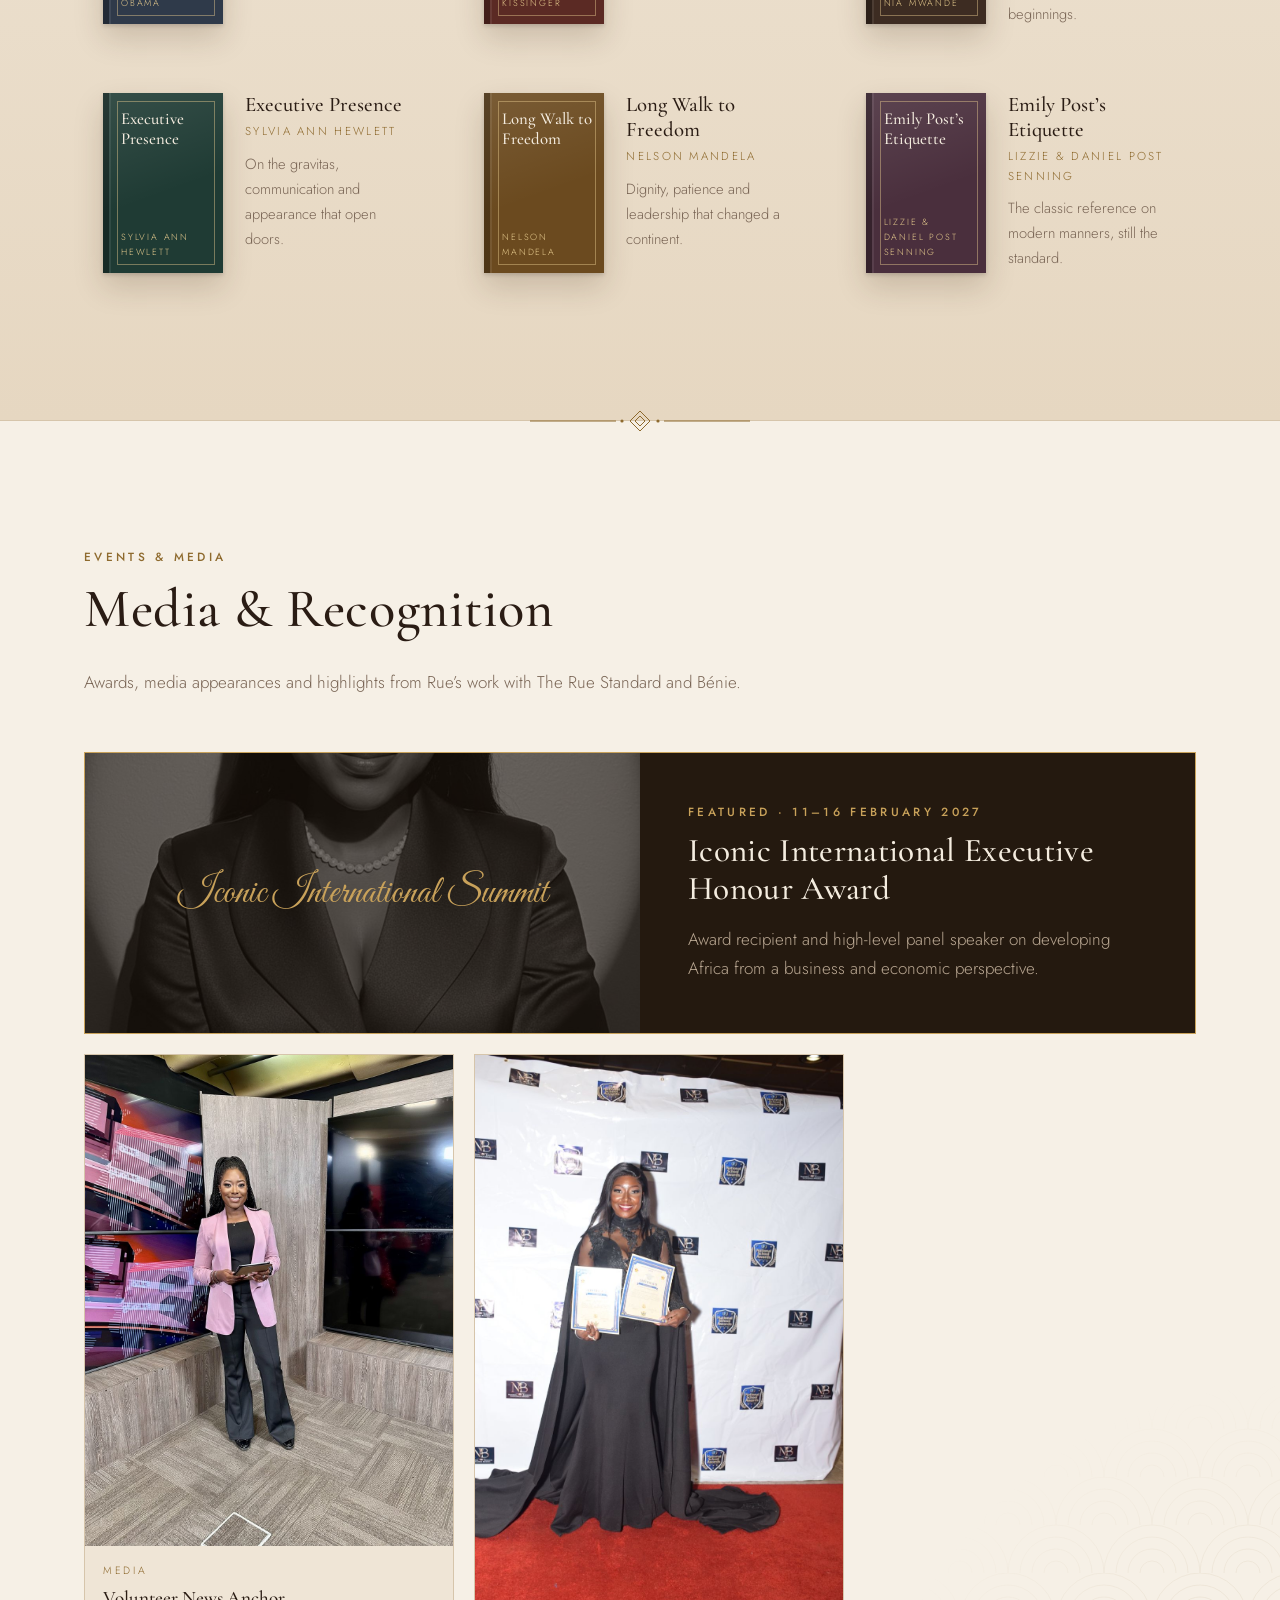
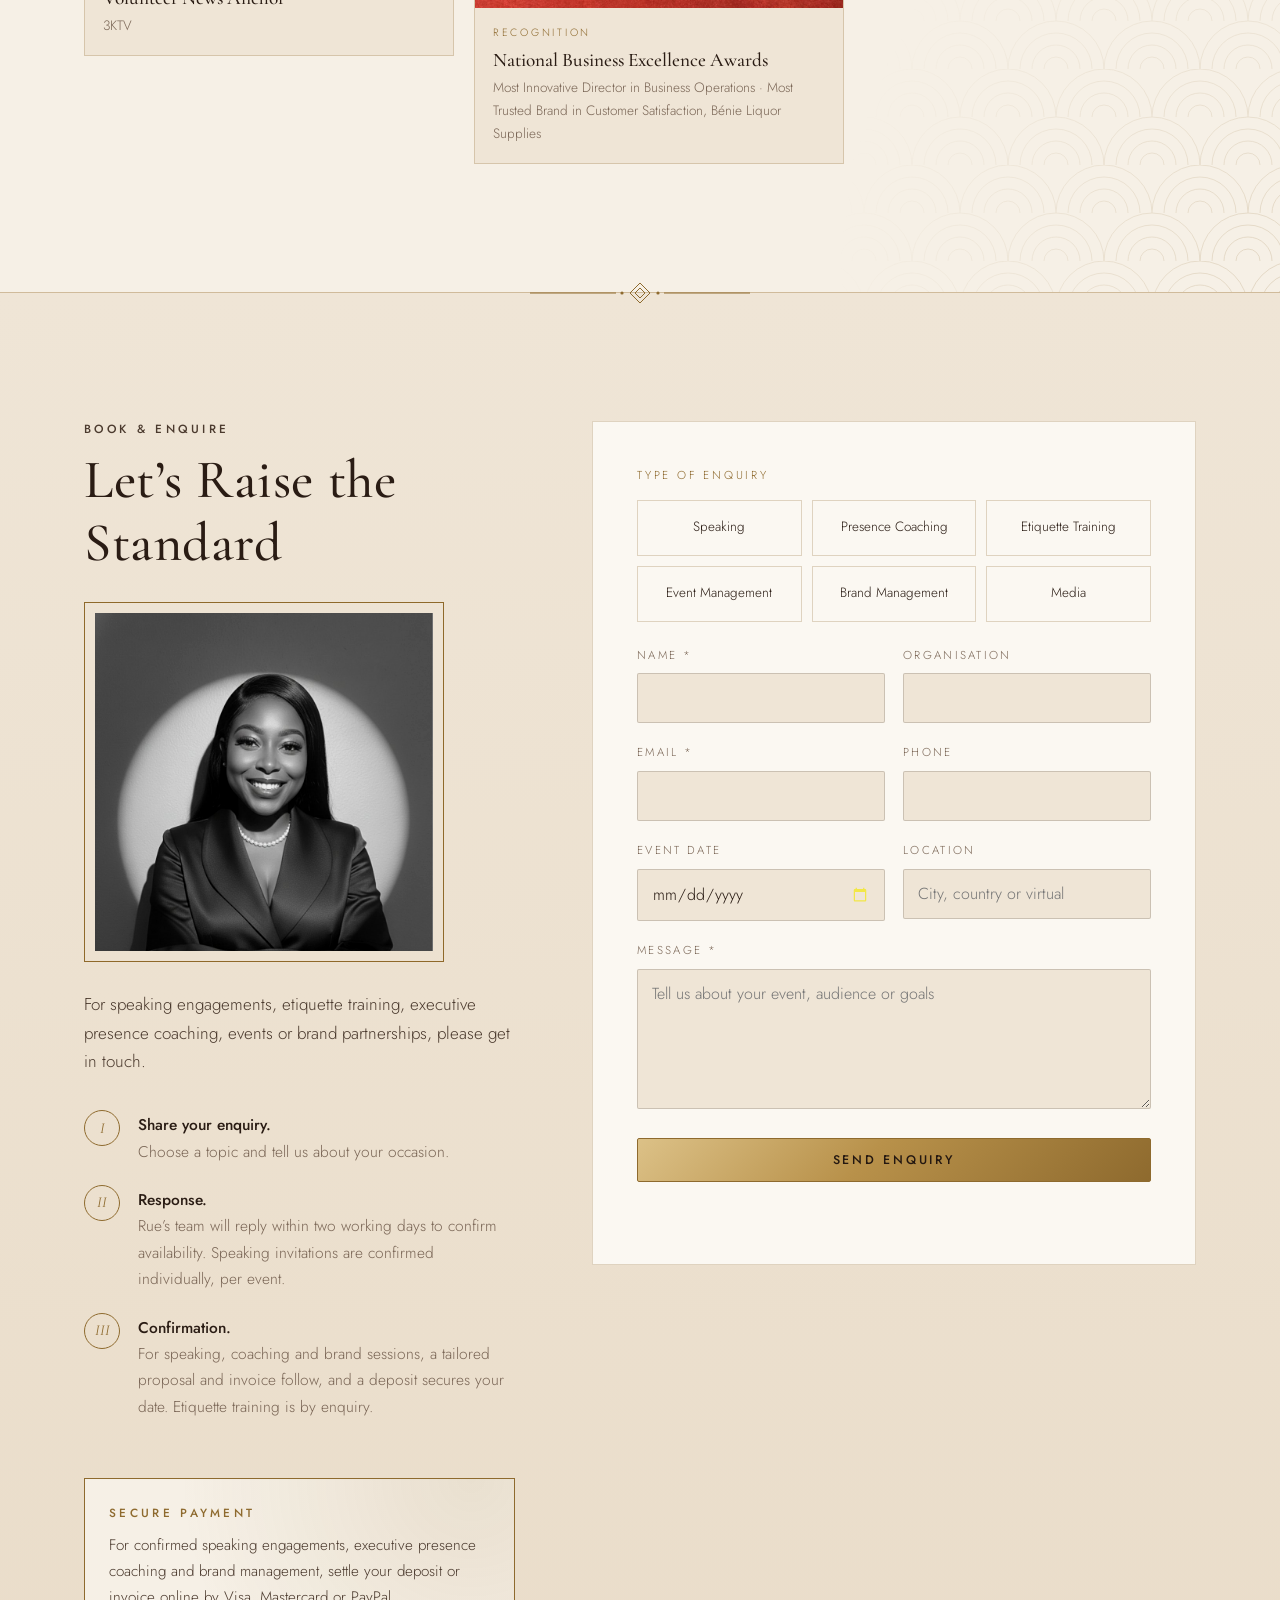
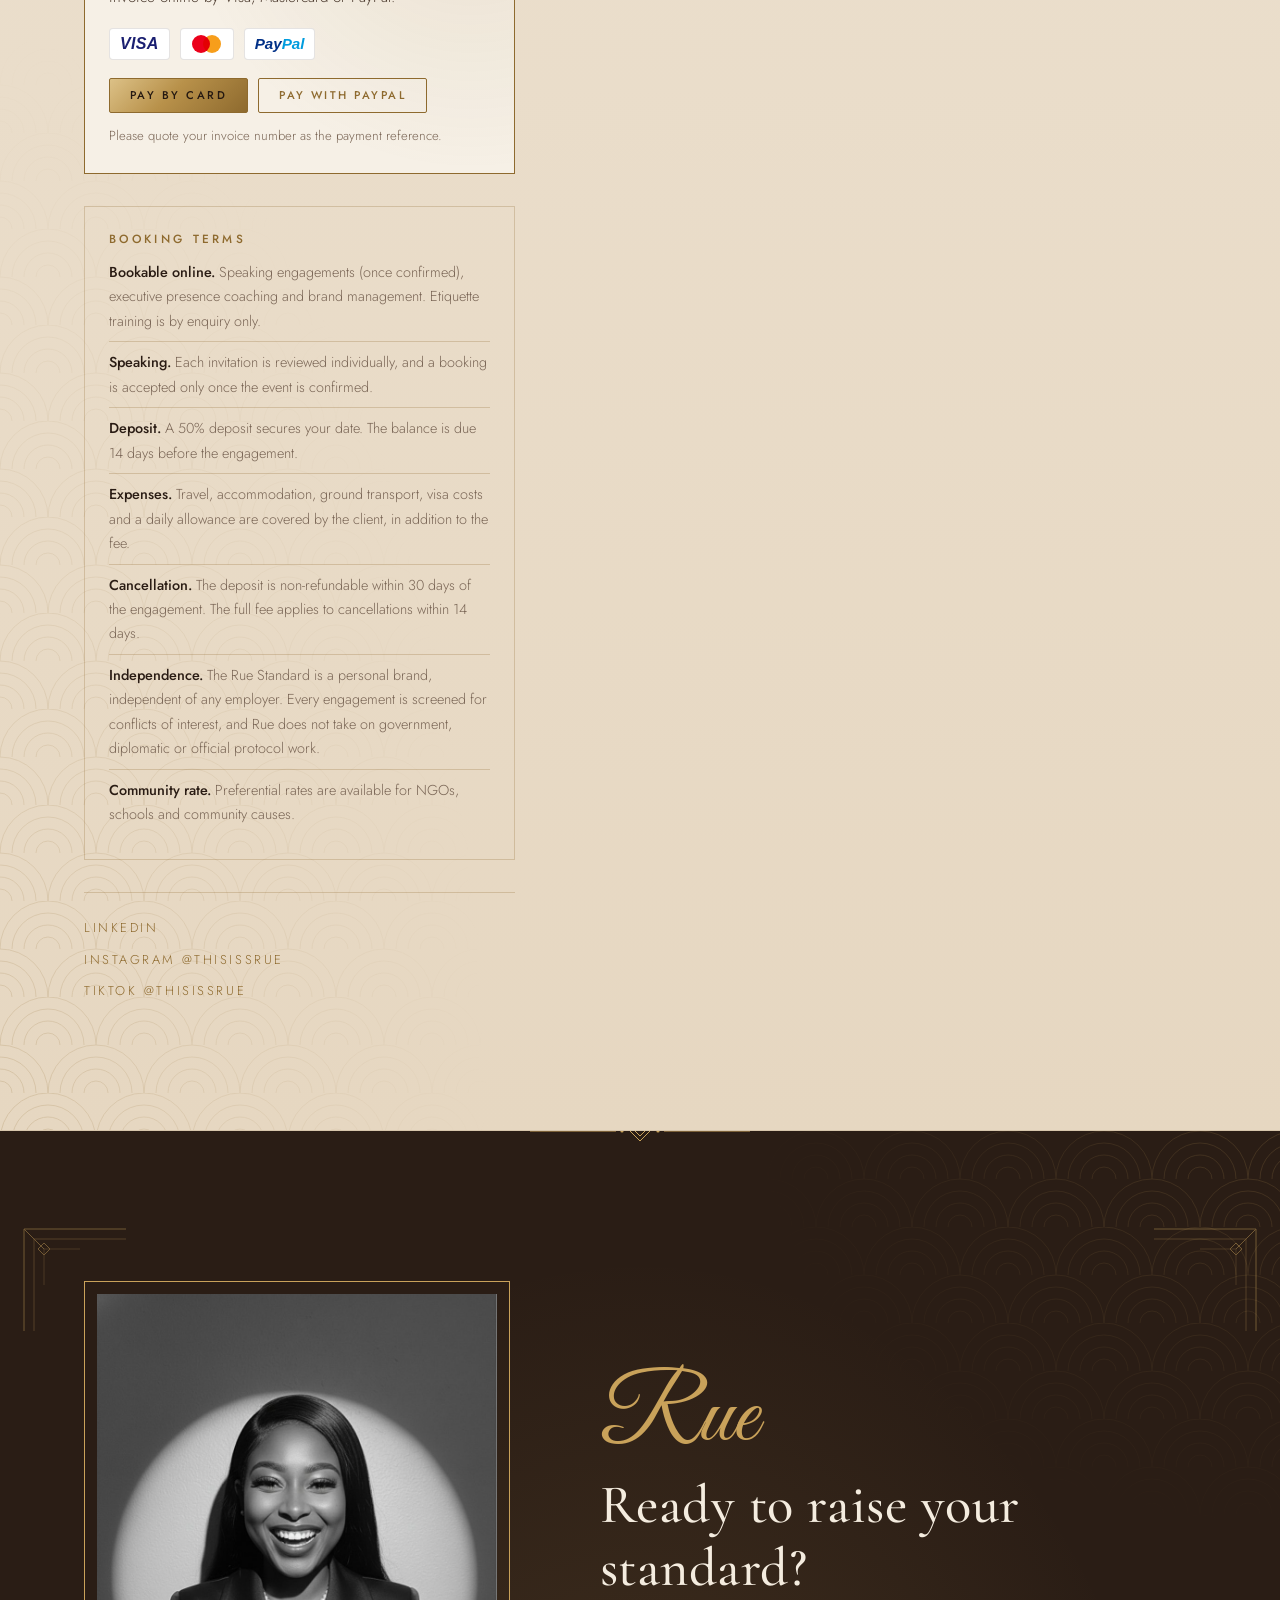
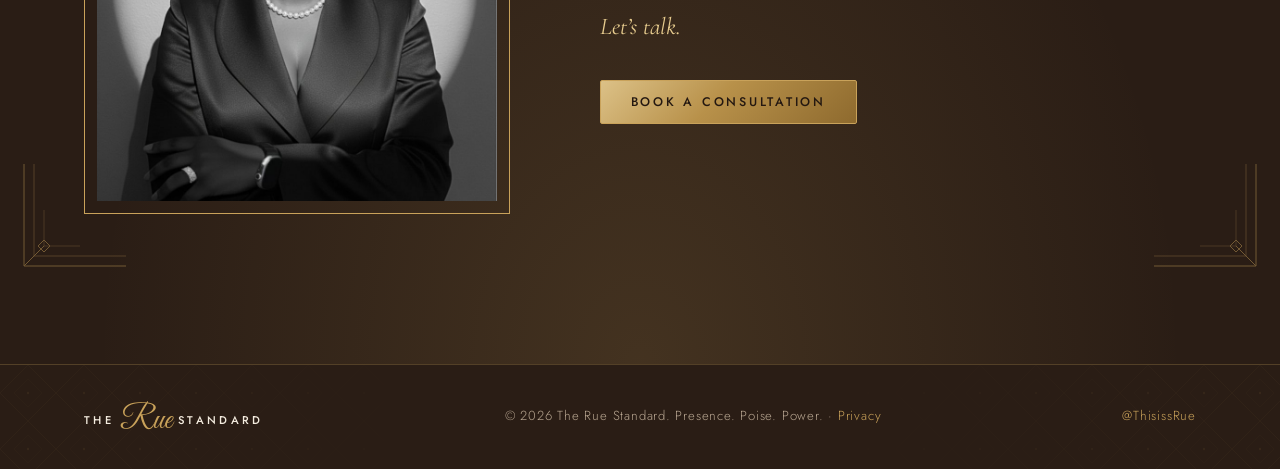
==== commit 8c64cdfb: "Restore booking and payment for approved services Speaking (confirmed per event), executive presence" ====
--- a/index.html
+++ b/index.html
@@ -4,7 +4,7 @@
   <meta charset="utf-8">
   <meta name="viewport" content="width=device-width, initial-scale=1">
   <title>The Rue Standard | Ruvimbo Karimazondo · Etiquette &amp; Executive Presence Speaker</title>
-  <meta name="description" content="Ruvimbo Karimazondo (Rue), speaker and coach on business etiquette, executive presence and personal brand. Get in touch about speaking invitations, etiquette, executive presence and brand.">
+  <meta name="description" content="Ruvimbo Karimazondo (Rue), speaker and coach on business etiquette, executive presence and personal brand. Invite Rue to speak, or book executive presence coaching and brand management.">
   <link rel="canonical" href="https://thisissrue.github.io/The-Rue-Standard/">
   <meta name="author" content="Ruvimbo Karimazondo">
   <meta name="theme-color" content="#f6f0e6">
@@ -24,7 +24,7 @@
   <meta name="twitter:description" content="Presence. Poise. Power. Speaker and coach on business etiquette, executive presence and personal brand.">
   <meta name="twitter:image" content="https://thisissrue.github.io/The-Rue-Standard/assets/share-card.jpg">
   <link rel="apple-touch-icon" href="assets/apple-touch-icon.png">
-  <script type="application/ld+json">{"@context": "https://schema.org", "@graph": [{"@type": "Person", "@id": "https://thisissrue.github.io/The-Rue-Standard/#rue", "name": "Ruvimbo Karimazondo", "alternateName": "Rue", "jobTitle": "Speaker and Etiquette Coach", "description": "Speaker and coach on business etiquette, executive presence and personal brand.", "image": "https://thisissrue.github.io/The-Rue-Standard/assets/rue-standing.jpg", "url": "https://thisissrue.github.io/The-Rue-Standard/", "email": "mailto:bookings@theruestandard.com", "sameAs": ["https://www.linkedin.com/in/ruvimbo-karimazondo", "https://www.instagram.com/thisissrue", "https://www.tiktok.com/@thisissrue"], "award": ["Iconic International Executive Honour Award", "Most Innovative Director in Business Operations, Business Excellence Awards Zimbabwe"], "knowsAbout": ["Business etiquette", "Executive presence", "Professional communication", "Personal branding", "Public speaking"]}, {"@type": "Organization", "name": "The Rue Standard", "url": "https://thisissrue.github.io/The-Rue-Standard/", "image": "https://thisissrue.github.io/The-Rue-Standard/assets/share-card.jpg", "founder": {"@id": "https://thisissrue.github.io/The-Rue-Standard/#rue"}, "slogan": "Presence. Poise. Power.", "email": "bookings@theruestandard.com"}]}</script>
+  <script type="application/ld+json">{"@context": "https://schema.org", "@graph": [{"@type": "Person", "@id": "https://thisissrue.github.io/The-Rue-Standard/#rue", "name": "Ruvimbo Karimazondo", "alternateName": "Rue", "jobTitle": "Speaker and Etiquette Coach", "description": "Speaker and coach on business etiquette, executive presence and personal brand.", "image": "https://thisissrue.github.io/The-Rue-Standard/assets/rue-standing.jpg", "url": "https://thisissrue.github.io/The-Rue-Standard/", "email": "mailto:bookings@theruestandard.com", "sameAs": ["https://www.linkedin.com/in/ruvimbo-karimazondo", "https://www.instagram.com/thisissrue", "https://www.tiktok.com/@thisissrue"], "award": ["Iconic International Executive Honour Award", "Most Innovative Director in Business Operations, Business Excellence Awards Zimbabwe"], "knowsAbout": ["Business etiquette", "Executive presence", "Professional communication", "Personal branding", "Public speaking"]}, {"@type": "ProfessionalService", "name": "The Rue Standard", "url": "https://thisissrue.github.io/The-Rue-Standard/", "image": "https://thisissrue.github.io/The-Rue-Standard/assets/share-card.jpg", "founder": {"@id": "https://thisissrue.github.io/The-Rue-Standard/#rue"}, "slogan": "Presence. Poise. Power.", "email": "bookings@theruestandard.com", "areaServed": "Worldwide", "hasOfferCatalog": {"@type": "OfferCatalog", "name": "Services", "itemListElement": [{"@type": "Offer", "itemOffered": {"@type": "Service", "name": "Speaking Engagements"}}, {"@type": "Offer", "itemOffered": {"@type": "Service", "name": "Executive Presence & Etiquette Coaching"}}, {"@type": "Offer", "itemOffered": {"@type": "Service", "name": "Brand Management"}}]}}]}</script>
   <link rel="icon" href="assets/favicon.svg" type="image/svg+xml">
   <link rel="preconnect" href="https://fonts.googleapis.com">
   <link rel="preconnect" href="https://fonts.gstatic.com" crossorigin>
@@ -53,7 +53,7 @@
         <a href="#etiquette">Etiquette Series</a>
         <a href="#media">Media</a>
         <a href="#reading">Reading Room</a>
-        <a href="#book" class="btn btn--gold btn--sm">Enquire</a>
+        <a href="#book" class="btn btn--gold btn--sm">Book &amp; Enquire</a>
       </nav>
     </div>
   </header>
@@ -168,6 +168,7 @@
             <a href="#book" class="btn btn--gold" data-service="speaking">Invite Rue to Your Event</a>
             <a href="assets/the-rue-standard-media-kit.pdf" class="btn btn--ghost" download>Download Media Kit</a>
           </div>
+          <p class="formats__pay"><strong class="gold">Fees on request.</strong> Each speaking invitation is considered individually and confirmed per event. Once confirmed, it can be paid securely by card or PayPal. <a href="#terms" class="gold">Booking terms →</a></p>
         </div>
       </div>
     </section>
@@ -186,18 +187,21 @@
             <span class="card__num">I</span>
             <h3>Speaking Engagements</h3>
             <p>Keynotes, panels, masterclasses, fireside chats, moderation and hosting for conferences, summits, corporate events and leadership forums.</p>
+            <p class="card__fee">Fees on request · confirmed per event</p>
             <a href="#book" class="card__link" data-service="speaking">Invite Rue <span aria-hidden="true">→</span></a>
           </article>
           <article class="card reveal">
             <span class="card__num">II</span>
             <h3>Executive Presence &amp; Etiquette Coaching</h3>
             <p>One-to-one coaching for leaders and professionals on presence, polish, communication, dining and international business etiquette, ahead of the rooms that matter most.</p>
-            <a href="#book" class="card__link" data-service="coaching">Enquire <span aria-hidden="true">→</span></a>
+            <p class="card__fee">Fees on request · book &amp; pay online</p>
+            <a href="#book" class="card__link" data-service="coaching">Book coaching <span aria-hidden="true">→</span></a>
           </article>
           <article class="card reveal">
             <span class="card__num">III</span>
             <h3>Business Etiquette Training</h3>
             <p>Tailored workshops for executives and teams on professional presence, communication, meetings, networking and international business etiquette.</p>
+            <p class="card__fee">By enquiry</p>
             <a href="#book" class="card__link" data-service="etiquette">Enquire <span aria-hidden="true">→</span></a>
           </article>
           <article class="card reveal">
@@ -210,7 +214,8 @@
             <span class="card__num">V</span>
             <h3>Brand Management</h3>
             <p>Personal and corporate brand positioning for leaders who want their image, conduct and communication to reflect the standard they hold.</p>
-            <a href="#book" class="card__link" data-service="brand">Enquire <span aria-hidden="true">→</span></a>
+            <p class="card__fee">Fees on request · book &amp; pay online</p>
+            <a href="#book" class="card__link" data-service="brand">Book brand session <span aria-hidden="true">→</span></a>
           </article>
           <article class="card card--cta reveal">
             <h3>Not sure where to begin?</h3>
@@ -410,16 +415,41 @@
     <section class="section section--panel book" id="book">
       <div class="container book__grid">
         <div class="book__intro reveal">
-          <p class="eyebrow">Enquiries</p>
+          <p class="eyebrow">Book &amp; Enquire</p>
           <h2>Let’s Raise the Standard</h2>
           <img class="book__photo" src="assets/rue-smile.jpg" alt="Black and white portrait of Rue smiling" width="864" height="1184" loading="lazy">
           <p>For speaking engagements, etiquette training, executive presence coaching, events or brand partnerships, please get in touch.</p>
           <ol class="steps">
             <li><strong>Share your enquiry.</strong> Choose a topic and tell us about your occasion.</li>
-            <li><strong>Response.</strong> Rue’s team will reply within two working days.</li>
-            <li><strong>Next steps.</strong> If it’s a fit, we’ll follow up to shape the details together.</li>
+            <li><strong>Response.</strong> Rue’s team will reply within two working days to confirm availability. Speaking invitations are confirmed individually, per event.</li>
+            <li><strong>Confirmation.</strong> For speaking, coaching and brand sessions, a tailored proposal and invoice follow, and a deposit secures your date. Etiquette training is by enquiry.</li>
           </ol>
-          <p class="book__note">The Rue Standard is a personal brand, independent of any employer. Enquiries are reviewed for conflicts of interest, and Rue does not take on government, diplomatic or official protocol work.</p>
+          <div class="payments" id="payments">
+            <p class="eyebrow">Secure Payment</p>
+            <p>For confirmed speaking engagements, executive presence coaching and brand management, settle your deposit or invoice online by Visa, Mastercard or PayPal.</p>
+            <span class="paymarks" aria-label="Visa, Mastercard and PayPal accepted">
+              <span class="pm pm--visa">VISA</span>
+              <span class="pm pm--mc" title="Mastercard"><i></i><i></i></span>
+              <span class="pm pm--pp">Pay<b>Pal</b></span>
+            </span>
+            <div class="payments__btns">
+              <a href="#book" class="btn btn--gold btn--sm" data-pay="card">Pay by Card</a>
+              <a href="#book" class="btn btn--ghost btn--sm" data-pay="paypal">Pay with PayPal</a>
+            </div>
+            <p class="payments__note">Please quote your invoice number as the payment reference.</p>
+          </div>
+          <div class="terms" id="terms">
+            <p class="eyebrow">Booking Terms</p>
+            <ul>
+              <li><strong>Bookable online.</strong> Speaking engagements (once confirmed), executive presence coaching and brand management. Etiquette training is by enquiry only.</li>
+              <li><strong>Speaking.</strong> Each invitation is reviewed individually, and a booking is accepted only once the event is confirmed.</li>
+              <li><strong>Deposit.</strong> A 50% deposit secures your date. The balance is due 14 days before the engagement.</li>
+              <li><strong>Expenses.</strong> Travel, accommodation, ground transport, visa costs and a daily allowance are covered by the client, in addition to the fee.</li>
+              <li><strong>Cancellation.</strong> The deposit is non-refundable within 30 days of the engagement. The full fee applies to cancellations within 14 days.</li>
+              <li><strong>Independence.</strong> The Rue Standard is a personal brand, independent of any employer. Every engagement is screened for conflicts of interest, and Rue does not take on government, diplomatic or official protocol work.</li>
+              <li><strong>Community rate.</strong> Preferential rates are available for NGOs, schools and community causes.</li>
+            </ul>
+          </div>
           <div class="socials">
             <a href="https://www.linkedin.com/in/ruvimbo-karimazondo" target="_blank" rel="noopener" data-link="linkedin">LinkedIn</a>
             <a href="https://www.instagram.com/thisissrue" target="_blank" rel="noopener">Instagram @ThisissRue</a>
@@ -484,7 +514,7 @@
           <p class="signature signature--lg">Rue</p>
           <h2>Ready to raise your standard?</h2>
           <p>Let’s talk.</p>
-          <a href="#book" class="btn btn--gold">Get in Touch</a>
+          <a href="#book" class="btn btn--gold">Book a Consultation</a>
         </div>
       </div>
     </section>
--- a/styles.css
+++ b/styles.css
@@ -328,8 +328,33 @@
 .concierge svg { width: 20px; height: 20px; }
 .footer a { color: var(--gold); text-decoration: none; }
 
-/* Enquiry note */
-.book__note { font-size: .85rem !important; color: var(--muted) !important; border-top: 1px solid var(--line); padding-top: 18px; margin: 0 0 24px; }
+/* Payments */
+.formats__pay { margin: 18px 0 0; font-size: .92rem; color: var(--muted); }
+.formats__pay a { text-decoration: none; }
+.payments { border: 1px solid var(--gold); padding: 26px 24px; margin: 0 0 32px; background: radial-gradient(circle at 90% 0%, rgba(var(--gold-rgb), .12), transparent 60%), var(--bg); }
+.payments > p:not(.eyebrow) { color: var(--body); font-size: .95rem; }
+.payments__btns { display: flex; flex-wrap: wrap; gap: 10px; margin: 18px 0 12px; }
+.payments__note { font-size: .82rem !important; color: var(--muted) !important; margin: 0; }
+.paymarks { display: flex; gap: 10px; align-items: center; flex-wrap: wrap; }
+.pm { height: 32px; min-width: 54px; padding: 0 10px; border-radius: 4px; background: #fff; border: 1px solid rgba(var(--text-rgb), .12); display: inline-flex; align-items: center; justify-content: center; }
+.pm--visa { font: italic 800 1rem/1 Arial, sans-serif; color: #1a1f71; letter-spacing: .02em; }
+.pm--mc i { width: 18px; height: 18px; border-radius: 50%; display: block; background: #eb001b; }
+.pm--mc i + i { background: #f79e1b; margin-left: -7px; mix-blend-mode: multiply; }
+.pm--pp { font: italic 800 .95rem/1 Arial, sans-serif; color: #003087; }
+.pm--pp b { color: #009cde; }
+
+.card__fee { flex: 0 !important; font: italic 1.05rem/1.3 var(--serif) !important; color: var(--gold-hi) !important; margin: 4px 0 10px; }
+.terms { border: 1px solid var(--line); padding: 24px; margin: 0 0 32px; }
+.terms ul { list-style: none; padding: 0; margin: 0; }
+.terms li { font-size: .9rem; color: var(--muted); padding: 8px 0; border-top: 1px solid var(--line); }
+.terms li:first-child { border-top: 0; padding-top: 0; }
+.terms strong { color: var(--text); }
+.card__fee { flex: 0 !important; font: italic 1.05rem/1.3 var(--serif) !important; color: var(--gold-hi) !important; margin: 4px 0 10px; }
+.terms { border: 1px solid var(--line); padding: 24px; margin: 0 0 32px; }
+.terms ul { list-style: none; padding: 0; margin: 0; }
+.terms li { font-size: .9rem; color: var(--muted); padding: 8px 0; border-top: 1px solid var(--line); }
+.terms li:first-child { border-top: 0; padding-top: 0; }
+.terms strong { color: var(--text); }
 
 /* Closing */
 .closing { overflow: hidden; padding: clamp(80px, 12vw, 150px) 0; background: radial-gradient(ellipse at 50% 100%, rgba(var(--gold-rgb), .16), transparent 60%), var(--bg); }
